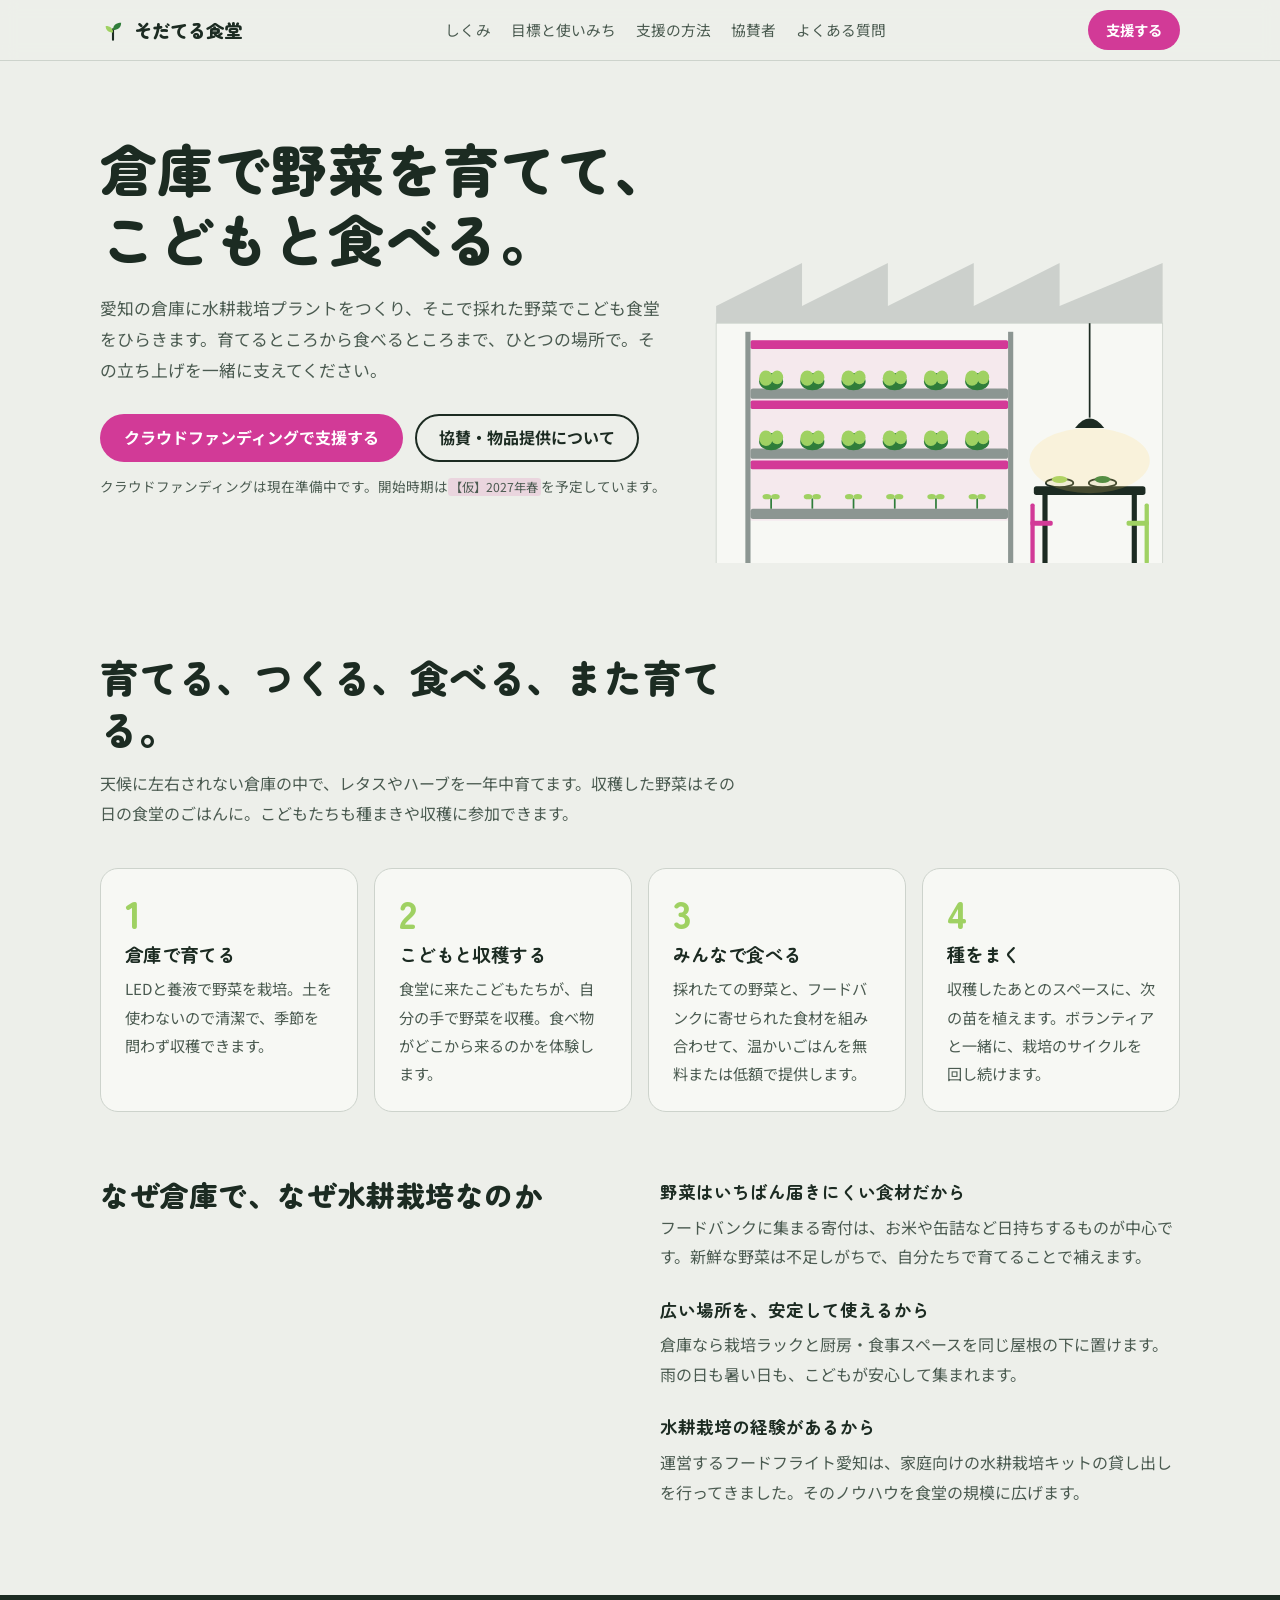
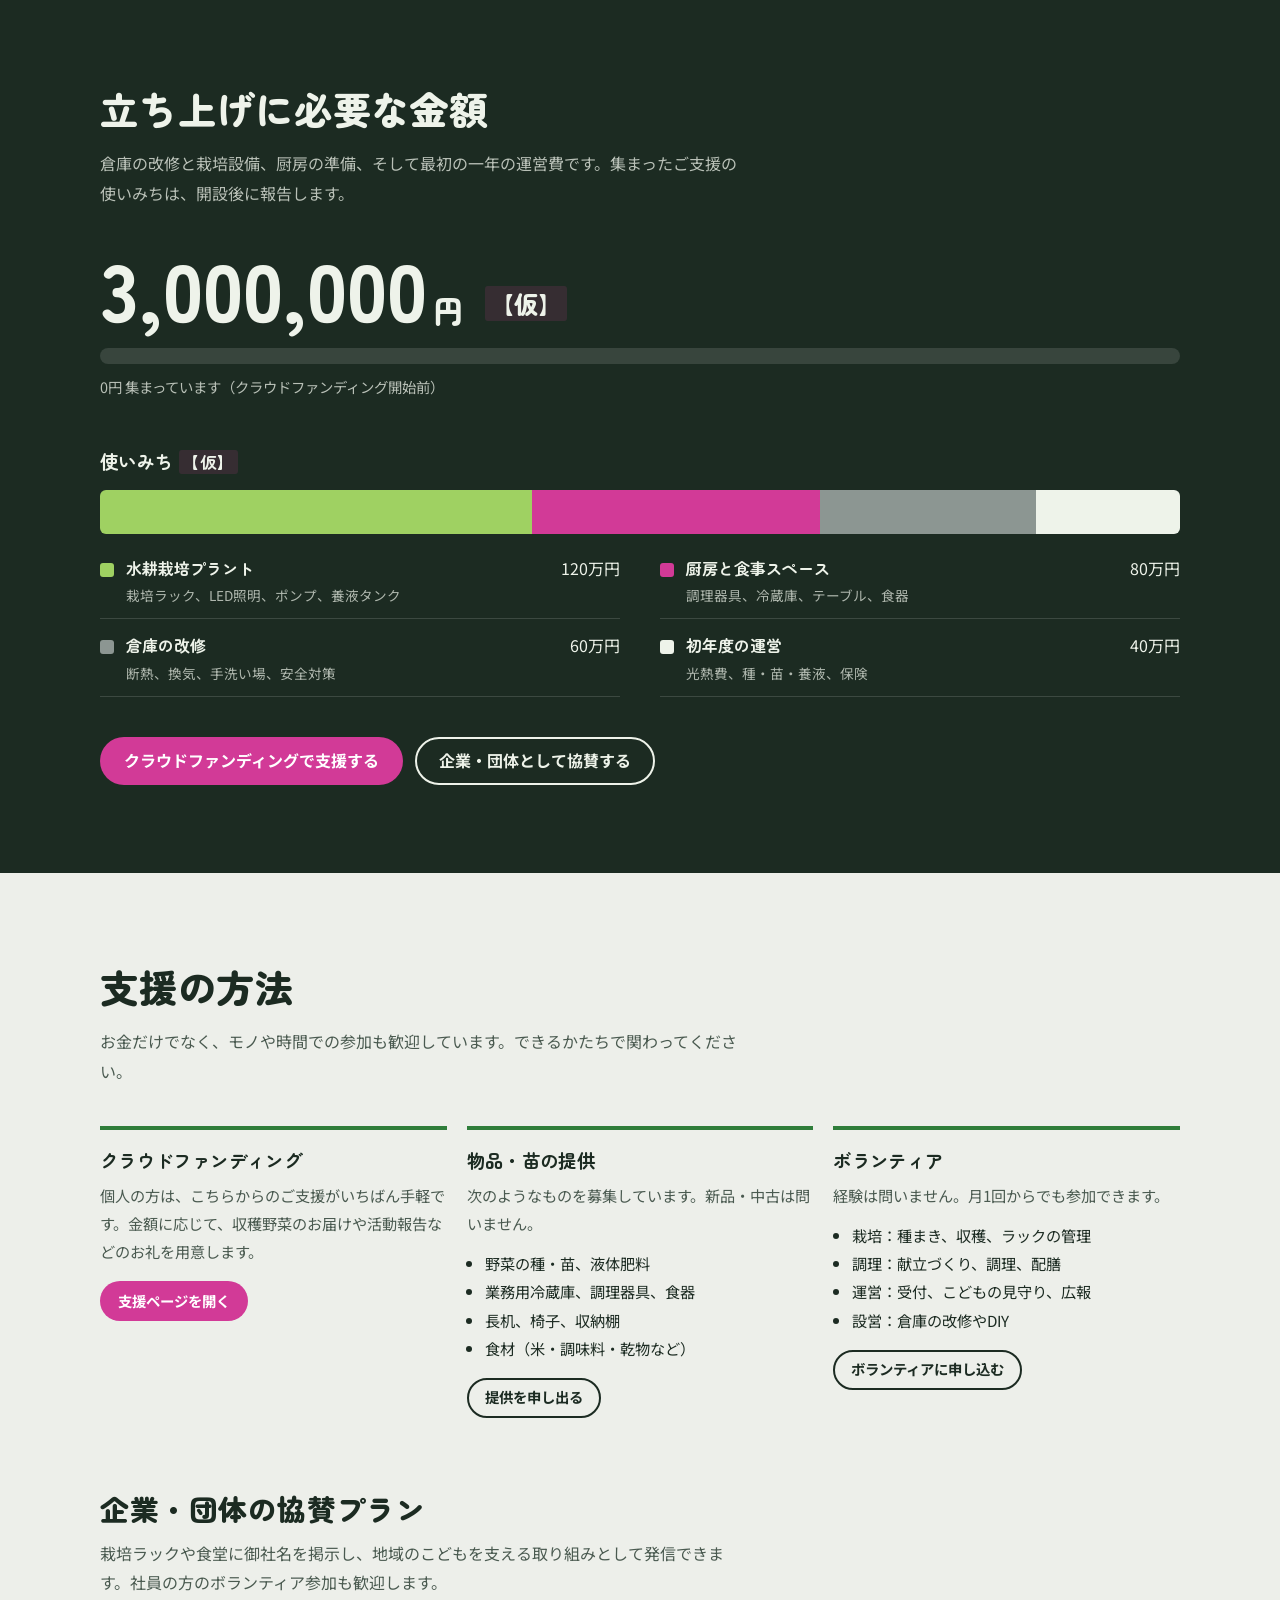
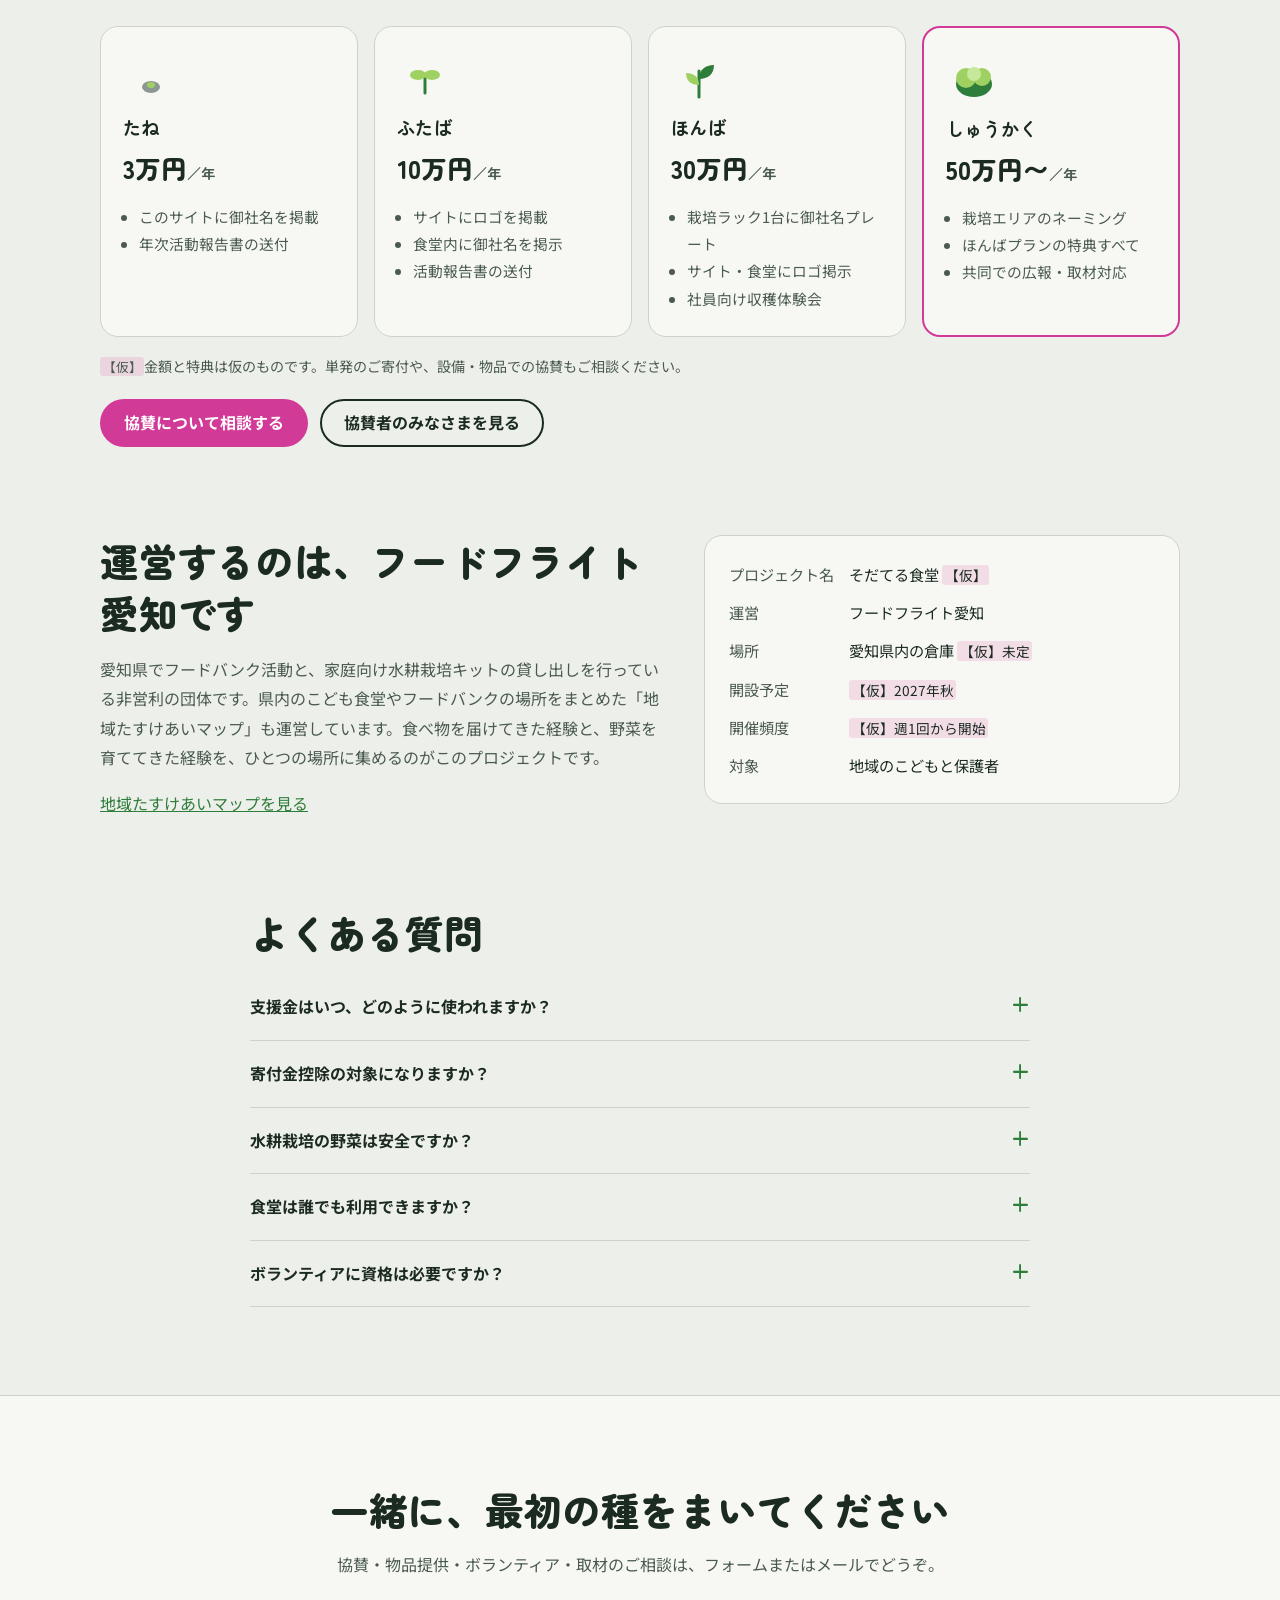
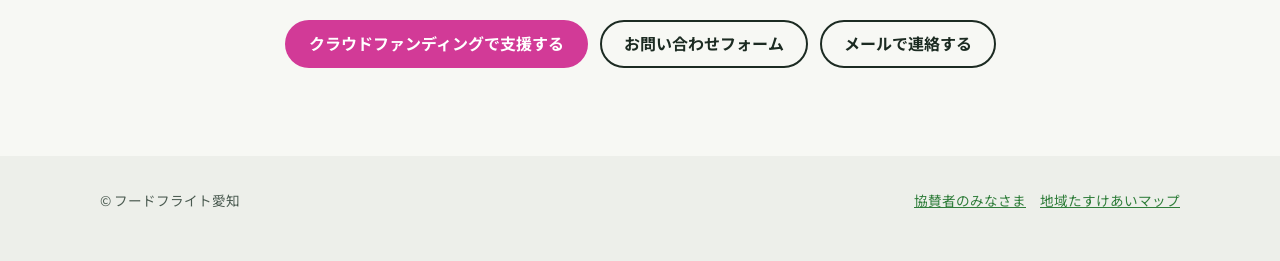
==== index.html @ d27cf1c7 "Add files via upload" ====
<!doctype html>
<html lang="ja">
<head>
<meta charset="utf-8">
<meta name="viewport" content="width=device-width, initial-scale=1">
<!--
  ============================================================
  編集ガイド（公開前に差し替える場所）
  ・【仮】と書かれた文言・数字はすべて仮置きです。ページ内検索で「仮」を探してください。
  ・CROWDFUNDING_URL … クラウドファンディングのページURL（決まったら差し替え）
  ・CONTACT_FORM_URL … 協賛・物品提供・ボランティアの申込フォーム（Googleフォーム等）
  ・CONTACT_EMAIL     … 問い合わせ用メールアドレス
  ・上記3つは下の <script> 冒頭の設定欄だけ書き換えれば全ボタンに反映されます。
  ・SITE_URL（OGP用）は <head> 内の og:url を書き換えてください。
  ============================================================
-->
<title>そだてる食堂</title>
<meta name="description" content="愛知の倉庫に水耕栽培プラントをつくり、育てた野菜でこどもたちにごはんを届ける子ども食堂プロジェクト。クラウドファンディングと協賛を募集しています。">
<meta property="og:type" content="website">
<meta property="og:title" content="そだてる食堂｜倉庫で野菜を育てて、こどもと食べる">
<meta property="og:description" content="水耕栽培プラントを備えた子ども食堂をつくります。クラウドファンディング・協賛・物品提供・ボランティアを募集中。">
<meta property="og:url" content="https://foodflight-aichi.github.io/sodateru/">
<meta property="og:locale" content="ja_JP">
<meta name="twitter:card" content="summary">
<meta name="theme-color" content="#1C2B22">
<link rel="preconnect" href="https://fonts.googleapis.com">
<link rel="preconnect" href="https://fonts.gstatic.com" crossorigin>
<link href="https://fonts.googleapis.com/css2?family=Zen+Maru+Gothic:wght@500;700;900&family=Noto+Sans+JP:wght@400;500;700&display=swap" rel="stylesheet">
<script type="application/ld+json">
{
  "@context": "https://schema.org",
  "@type": "Project",
  "name": "そだてる食堂",
  "description": "倉庫内の水耕栽培プラントで育てた野菜を使う子ども食堂プロジェクト",
  "parentOrganization": {
    "@type": "NGO",
    "name": "フードフライト愛知",
    "areaServed": "愛知県"
  }
}
</script>
<style>
:root{
  --bg:#EDEFEA;
  --surface:#F7F8F4;
  --ink:#1C2B22;
  --ink-soft:#4A5A50;
  --leaf:#2F7D3A;
  --sprout:#9FD162;
  --glow:#D23A97;
  --steel:#8C9692;
  --line:#CDD3CC;
  --on-dark:#EEF3EA;
  --dark:#1C2B22;
  --radius-s:6px;
  --radius-l:18px;
}
@media (prefers-color-scheme: dark){
  :root:not([data-theme="light"]){
    --bg:#121A15;
    --surface:#1A241E;
    --ink:#E6EDE4;
    --ink-soft:#A9B6AC;
    --leaf:#6CC07A;
    --sprout:#A8DB6C;
    --glow:#EE5CB4;
    --steel:#6E7A74;
    --line:#2C3A31;
    --on-dark:#EEF3EA;
    --dark:#0C120E;
  }
}
:root[data-theme="dark"]{
  --bg:#121A15;--surface:#1A241E;--ink:#E6EDE4;--ink-soft:#A9B6AC;--leaf:#6CC07A;
  --sprout:#A8DB6C;--glow:#EE5CB4;--steel:#6E7A74;--line:#2C3A31;--on-dark:#EEF3EA;--dark:#0C120E;
}

*{box-sizing:border-box}
html{scroll-behavior:smooth}
body{
  margin:0;background:var(--bg);color:var(--ink);
  font-family:"Noto Sans JP",system-ui,sans-serif;font-size:16px;line-height:1.85;
  -webkit-font-smoothing:antialiased;
}
img,svg{display:block;max-width:100%}
a{color:var(--leaf)}
:focus-visible{outline:3px solid var(--glow);outline-offset:3px;border-radius:4px}
.wrap{width:min(1080px,100% - 32px);margin-inline:auto}
h1,h2,h3{font-family:"Zen Maru Gothic",sans-serif;line-height:1.35;margin:0;letter-spacing:.02em}
h2{font-size:clamp(1.6rem,4.2vw,2.4rem);font-weight:900}
h3{font-size:1.15rem;font-weight:700}
p{margin:0}
.tmp{background:color-mix(in srgb,var(--glow) 14%,transparent);color:inherit;border-radius:3px;padding:0 .2em;font-size:.9em}

/* header */
.site-head{position:sticky;top:0;z-index:10;background:color-mix(in srgb,var(--bg) 88%,transparent);backdrop-filter:blur(8px);border-bottom:1px solid var(--line)}
.site-head .wrap{display:flex;align-items:center;justify-content:space-between;height:60px;gap:12px}
.logo{display:flex;align-items:center;gap:8px;font-family:"Zen Maru Gothic";font-weight:900;font-size:1.15rem;color:var(--ink);text-decoration:none}
.logo svg{width:26px;height:26px}
.head-nav{display:flex;gap:20px;font-size:.92rem}
.head-nav a{color:var(--ink-soft);text-decoration:none}
.head-nav a:hover{color:var(--ink)}
@media (max-width:760px){.head-nav{display:none}}

.btn{display:inline-flex;align-items:center;justify-content:center;gap:8px;min-height:48px;padding:0 22px;border-radius:999px;font-weight:700;text-decoration:none;font-size:1rem;border:2px solid transparent;cursor:pointer}
.btn-main{background:var(--glow);color:#fff}
.btn-main:hover{filter:brightness(1.08)}
.btn-sub{border-color:var(--ink);color:var(--ink);background:transparent}
.btn-sub:hover{background:var(--ink);color:var(--bg)}
.btn-s{min-height:40px;padding:0 16px;font-size:.9rem}

/* hero */
.hero{padding:48px 0 0;overflow:hidden}
.hero-grid{display:grid;grid-template-columns:1fr;gap:28px}
.hero h1{font-size:clamp(1.9rem,7.4vw,3.5rem);font-weight:900;line-height:1.25}
.hero h1 span{display:block;white-space:nowrap}
@media (min-width:900px) and (max-width:1100px){.hero h1{font-size:3rem}}
.hero-lead{margin-top:20px;font-size:1.05rem;color:var(--ink-soft);max-width:34em}
.hero-cta{display:flex;flex-wrap:wrap;gap:12px;margin-top:28px}
.hero-note{margin-top:12px;font-size:.85rem;color:var(--ink-soft)}
.hero-art{margin-top:8px}
@media (min-width:900px){
  .hero{padding-top:72px}
  .hero-grid{grid-template-columns:1fr 1.05fr;align-items:end}
  .hero-text{padding-bottom:64px}
}
.glow-bar{animation:pulse 4.5s ease-in-out infinite}
.glow-bar:nth-of-type(2){animation-delay:.6s}
.glow-bar:nth-of-type(3){animation-delay:1.2s}
@keyframes pulse{0%,100%{opacity:.95}50%{opacity:.6}}
@media (prefers-reduced-motion:reduce){.glow-bar{animation:none}html{scroll-behavior:auto}}

/* sections */
section{padding:88px 0}
.sec-head{max-width:40em;margin-bottom:40px}
.sec-head p{margin-top:14px;color:var(--ink-soft)}

/* cycle */
.cycle{display:grid;gap:16px;grid-template-columns:1fr;counter-reset:c}
.cycle li{list-style:none;background:var(--surface);border:1px solid var(--line);border-radius:var(--radius-l);padding:24px;position:relative}
.cycle li::before{counter-increment:c;content:counter(c);font-family:"Zen Maru Gothic";font-weight:900;font-size:2.4rem;color:var(--sprout);line-height:1;display:block;margin-bottom:10px}
.cycle li p{margin-top:8px;color:var(--ink-soft);font-size:.95rem}
.cycle{padding:0;margin:0}
@media (min-width:760px){.cycle{grid-template-columns:repeat(4,1fr)}}

.why{display:grid;gap:40px;margin-top:64px}
@media (min-width:860px){.why{grid-template-columns:1fr 1fr}}
.why dl{margin:0;display:grid;gap:22px}
.why dt{font-family:"Zen Maru Gothic";font-weight:700;font-size:1.1rem}
.why dd{margin:4px 0 0;color:var(--ink-soft)}

/* goal (dark band) */
.band{background:var(--dark);color:var(--on-dark)}
.band .sec-head p{color:color-mix(in srgb,var(--on-dark) 75%,transparent)}
.goal-num{font-family:"Zen Maru Gothic";font-weight:900;font-size:clamp(2.6rem,9vw,5rem);line-height:1}
.goal-num small{font-size:.38em;margin-left:.2em}
.meter{margin-top:20px;height:16px;border-radius:999px;background:rgba(255,255,255,.12);overflow:hidden}
.meter span{display:block;height:100%;width:var(--p,0%);background:linear-gradient(90deg,var(--sprout),var(--glow));border-radius:999px}
.goal-meta{margin-top:10px;font-size:.9rem;color:color-mix(in srgb,var(--on-dark) 75%,transparent)}
.uses{margin-top:48px}
.stack{display:flex;height:44px;border-radius:var(--radius-s);overflow:hidden}
.stack div{height:100%}
.uses-list{list-style:none;padding:0;margin:20px 0 0;display:grid;gap:12px}
@media (min-width:760px){.uses-list{grid-template-columns:repeat(2,1fr);column-gap:40px}}
.uses-list li{display:grid;grid-template-columns:14px 1fr auto;gap:12px;align-items:baseline;border-bottom:1px solid rgba(255,255,255,.14);padding-bottom:10px}
.uses-list i{width:14px;height:14px;border-radius:3px;display:block;transform:translateY(2px)}
.uses-list b{font-family:"Zen Maru Gothic";font-weight:700}
.uses-list small{display:block;font-size:.85rem;color:color-mix(in srgb,var(--on-dark) 70%,transparent)}
.band .btn-sub{border-color:var(--on-dark);color:var(--on-dark)}
.band .btn-sub:hover{background:var(--on-dark);color:var(--dark)}

/* ways */
.ways{display:grid;gap:20px}
@media (min-width:860px){.ways{grid-template-columns:repeat(3,1fr)}}
.way{border-top:4px solid var(--leaf);padding-top:18px}
.way p{margin-top:8px;color:var(--ink-soft);font-size:.95rem}
.way ul{margin:12px 0 16px;padding-left:1.2em;font-size:.95rem}
.way > p + .btn{margin-top:16px}

/* tiers */
.tiers-wrap{margin-top:72px}
.tiers{display:grid;gap:16px;grid-template-columns:1fr;margin-top:28px}
@media (min-width:640px){.tiers{grid-template-columns:repeat(2,1fr)}}
@media (min-width:1000px){.tiers{grid-template-columns:repeat(4,1fr)}}
.tier{background:var(--surface);border:1px solid var(--line);border-radius:var(--radius-l);padding:22px 22px 24px;display:flex;flex-direction:column}
.tier svg{width:56px;height:56px;margin-bottom:10px}
.tier .price{font-family:"Zen Maru Gothic";font-weight:900;font-size:1.6rem;margin-top:4px}
.tier .price small{font-size:.55em;font-weight:700;color:var(--ink-soft)}
.tier ul{margin:12px 0 0;padding-left:1.1em;font-size:.92rem;color:var(--ink-soft)}
.tier.top{border:2px solid var(--glow)}
.tiers-note{margin-top:16px;font-size:.88rem;color:var(--ink-soft)}

/* org */
.org{display:grid;gap:32px}
@media (min-width:860px){.org{grid-template-columns:1.2fr 1fr;align-items:start}}
.org-facts{background:var(--surface);border:1px solid var(--line);border-radius:var(--radius-l);padding:24px}
.org-facts dl{margin:0;display:grid;grid-template-columns:7em 1fr;gap:10px 14px;font-size:.95rem}
.org-facts dt{color:var(--ink-soft)}
.org-facts dd{margin:0}

/* faq */
.faq details{border-bottom:1px solid var(--line);padding:18px 0}
.faq summary{cursor:pointer;font-weight:700;list-style:none;display:flex;justify-content:space-between;gap:16px}
.faq summary::-webkit-details-marker{display:none}
.faq summary::after{content:"+";font-family:"Zen Maru Gothic";font-size:1.4rem;line-height:1;color:var(--leaf)}
.faq details[open] summary::after{content:"−"}
.faq details p{margin-top:10px;color:var(--ink-soft)}

/* contact */
.contact{background:var(--surface);border-top:1px solid var(--line);text-align:center}
.contact .sec-head{margin-inline:auto}
.contact .hero-cta{justify-content:center}

footer{padding:32px 0 48px;font-size:.85rem;color:var(--ink-soft)}
footer .wrap{display:flex;flex-wrap:wrap;gap:12px 24px;justify-content:space-between}
</style>
</head>
<body>

<header class="site-head">
  <div class="wrap">
    <a class="logo" href="#top" aria-label="そだてる食堂 トップへ">
      <svg viewBox="0 0 32 32" aria-hidden="true"><path d="M16 28V15" stroke="currentColor" stroke-width="2.6" stroke-linecap="round"/><path d="M16 16c0-6 4-9 10-9 0 6-4 9-10 9z" fill="#2F7D3A"/><path d="M16 19c0-5-3-8-9-8 0 5 3 8 9 8z" fill="#9FD162"/></svg>
      そだてる食堂
    </a>
    <nav class="head-nav" aria-label="ページ内">
      <a href="#about">しくみ</a>
      <a href="#goal">目標と使いみち</a>
      <a href="#support">支援の方法</a>
      <a href="sponsors.html">協賛者</a>
      <a href="#faq">よくある質問</a>
    </nav>
    <a class="btn btn-main btn-s js-cf" href="#">支援する</a>
  </div>
</header>

<main id="top">

<!-- HERO -->
<section class="hero" aria-labelledby="hero-title">
  <div class="wrap hero-grid">
    <div class="hero-text">
      <h1 id="hero-title"><span>倉庫で野菜を育てて、</span><span>こどもと食べる。</span></h1>
      <p class="hero-lead">愛知の倉庫に水耕栽培プラントをつくり、そこで採れた野菜でこども食堂をひらきます。育てるところから食べるところまで、ひとつの場所で。その立ち上げを一緒に支えてください。</p>
      <div class="hero-cta">
        <a class="btn btn-main js-cf" href="#">クラウドファンディングで支援する</a>
        <a class="btn btn-sub" href="#support">協賛・物品提供について</a>
      </div>
      <p class="hero-note js-cf-note">クラウドファンディングは現在準備中です。開始時期は<span class="tmp">【仮】2027年春</span>を予定しています。</p>
    </div>

    <div class="hero-art" aria-hidden="true">
      <svg viewBox="0 0 560 420">
        <!-- warehouse sawtooth roof -->
        <path d="M20 140 L20 120 L120 70 L120 120 L220 70 L220 120 L320 70 L320 120 L420 70 L420 120 L540 70 L540 140 Z" fill="var(--steel)" opacity=".35"/>
        <rect x="20" y="140" width="520" height="280" fill="var(--surface)" stroke="var(--line)"/>
        <!-- racks -->
        <g>
          <rect x="60" y="160" width="300" height="10" rx="2" class="glow-bar" fill="var(--glow)"/>
          <rect x="60" y="230" width="300" height="10" rx="2" class="glow-bar" fill="var(--glow)"/>
          <rect x="60" y="300" width="300" height="10" rx="2" class="glow-bar" fill="var(--glow)"/>
          <rect x="60" y="160" width="300" height="70" fill="var(--glow)" opacity=".08"/>
          <rect x="60" y="230" width="300" height="70" fill="var(--glow)" opacity=".08"/>
          <rect x="60" y="300" width="300" height="70" fill="var(--glow)" opacity=".08"/>
          <rect x="54" y="150" width="6" height="270" fill="var(--steel)"/>
          <rect x="360" y="150" width="6" height="270" fill="var(--steel)"/>
          <rect x="60" y="216" width="300" height="12" rx="3" fill="var(--steel)"/>
          <rect x="60" y="286" width="300" height="12" rx="3" fill="var(--steel)"/>
          <rect x="60" y="356" width="300" height="12" rx="3" fill="var(--steel)"/>
        </g>
        <!-- lettuces -->
        <g id="row">
          <g transform="translate(84 216)"><ellipse cx="0" cy="-8" rx="14" ry="10" fill="var(--leaf)"/><ellipse cx="-6" cy="-12" rx="8" ry="9" fill="var(--sprout)"/><ellipse cx="7" cy="-13" rx="7" ry="8" fill="var(--sprout)"/></g>
          <g transform="translate(132 216)"><ellipse cx="0" cy="-8" rx="14" ry="10" fill="var(--leaf)"/><ellipse cx="-6" cy="-12" rx="8" ry="9" fill="var(--sprout)"/><ellipse cx="7" cy="-13" rx="7" ry="8" fill="var(--sprout)"/></g>
          <g transform="translate(180 216)"><ellipse cx="0" cy="-8" rx="14" ry="10" fill="var(--leaf)"/><ellipse cx="-6" cy="-12" rx="8" ry="9" fill="var(--sprout)"/><ellipse cx="7" cy="-13" rx="7" ry="8" fill="var(--sprout)"/></g>
          <g transform="translate(228 216)"><ellipse cx="0" cy="-8" rx="14" ry="10" fill="var(--leaf)"/><ellipse cx="-6" cy="-12" rx="8" ry="9" fill="var(--sprout)"/><ellipse cx="7" cy="-13" rx="7" ry="8" fill="var(--sprout)"/></g>
          <g transform="translate(276 216)"><ellipse cx="0" cy="-8" rx="14" ry="10" fill="var(--leaf)"/><ellipse cx="-6" cy="-12" rx="8" ry="9" fill="var(--sprout)"/><ellipse cx="7" cy="-13" rx="7" ry="8" fill="var(--sprout)"/></g>
          <g transform="translate(324 216)"><ellipse cx="0" cy="-8" rx="14" ry="10" fill="var(--leaf)"/><ellipse cx="-6" cy="-12" rx="8" ry="9" fill="var(--sprout)"/><ellipse cx="7" cy="-13" rx="7" ry="8" fill="var(--sprout)"/></g>
        </g>
        <use href="#row" transform="translate(0 70)"/>
        <!-- young sprouts bottom row -->
        <g fill="var(--sprout)">
          <g transform="translate(84 356)"><path d="M0 0v-12" stroke="var(--leaf)" stroke-width="2"/><ellipse cx="-5" cy="-14" rx="5" ry="3"/><ellipse cx="5" cy="-14" rx="5" ry="3"/></g>
          <g transform="translate(132 356)"><path d="M0 0v-12" stroke="var(--leaf)" stroke-width="2"/><ellipse cx="-5" cy="-14" rx="5" ry="3"/><ellipse cx="5" cy="-14" rx="5" ry="3"/></g>
          <g transform="translate(180 356)"><path d="M0 0v-12" stroke="var(--leaf)" stroke-width="2"/><ellipse cx="-5" cy="-14" rx="5" ry="3"/><ellipse cx="5" cy="-14" rx="5" ry="3"/></g>
          <g transform="translate(228 356)"><path d="M0 0v-12" stroke="var(--leaf)" stroke-width="2"/><ellipse cx="-5" cy="-14" rx="5" ry="3"/><ellipse cx="5" cy="-14" rx="5" ry="3"/></g>
          <g transform="translate(276 356)"><path d="M0 0v-12" stroke="var(--leaf)" stroke-width="2"/><ellipse cx="-5" cy="-14" rx="5" ry="3"/><ellipse cx="5" cy="-14" rx="5" ry="3"/></g>
          <g transform="translate(324 356)"><path d="M0 0v-12" stroke="var(--leaf)" stroke-width="2"/><ellipse cx="-5" cy="-14" rx="5" ry="3"/><ellipse cx="5" cy="-14" rx="5" ry="3"/></g>
        </g>
        <!-- dining table -->
        <rect x="390" y="330" width="130" height="10" rx="3" fill="var(--ink)"/>
        <rect x="400" y="340" width="6" height="80" fill="var(--ink)"/>
        <rect x="504" y="340" width="6" height="80" fill="var(--ink)"/>
        <g>
          <ellipse cx="420" cy="326" rx="16" ry="5" fill="var(--bg)" stroke="var(--ink)" stroke-width="2"/>
          <ellipse cx="420" cy="322" rx="9" ry="4" fill="var(--sprout)"/>
          <ellipse cx="470" cy="326" rx="16" ry="5" fill="var(--bg)" stroke="var(--ink)" stroke-width="2"/>
          <ellipse cx="470" cy="322" rx="9" ry="4" fill="var(--leaf)"/>
        </g>
        <!-- small chairs -->
        <rect x="386" y="370" width="26" height="6" rx="2" fill="var(--glow)"/>
        <rect x="386" y="350" width="5" height="70" rx="2" fill="var(--glow)"/>
        <rect x="498" y="370" width="26" height="6" rx="2" fill="var(--sprout)"/>
        <rect x="519" y="350" width="5" height="70" rx="2" fill="var(--sprout)"/>
        <!-- pendant light -->
        <path d="M455 140 V250" stroke="var(--ink)" stroke-width="2"/>
        <path d="M438 262 Q455 240 472 262 Z" fill="var(--ink)"/>
        <ellipse cx="455" cy="300" rx="70" ry="38" fill="#FFD66B" opacity=".18"/>
      </svg>
    </div>
  </div>
</section>

<!-- ABOUT -->
<section id="about" aria-labelledby="about-title">
  <div class="wrap">
    <div class="sec-head">
      <h2 id="about-title">育てる、つくる、食べる、また育てる。</h2>
      <p>天候に左右されない倉庫の中で、レタスやハーブを一年中育てます。収穫した野菜はその日の食堂のごはんに。こどもたちも種まきや収穫に参加できます。</p>
    </div>
    <ol class="cycle">
      <li><h3>倉庫で育てる</h3><p>LEDと養液で野菜を栽培。土を使わないので清潔で、季節を問わず収穫できます。</p></li>
      <li><h3>こどもと収穫する</h3><p>食堂に来たこどもたちが、自分の手で野菜を収穫。食べ物がどこから来るのかを体験します。</p></li>
      <li><h3>みんなで食べる</h3><p>採れたての野菜と、フードバンクに寄せられた食材を組み合わせて、温かいごはんを無料または低額で提供します。</p></li>
      <li><h3>種をまく</h3><p>収穫したあとのスペースに、次の苗を植えます。ボランティアと一緒に、栽培のサイクルを回し続けます。</p></li>
    </ol>

    <div class="why">
      <div>
        <h2 style="font-size:clamp(1.35rem,3.4vw,1.8rem)">なぜ倉庫で、なぜ水耕栽培なのか</h2>
      </div>
      <dl>
        <div><dt>野菜はいちばん届きにくい食材だから</dt><dd>フードバンクに集まる寄付は、お米や缶詰など日持ちするものが中心です。新鮮な野菜は不足しがちで、自分たちで育てることで補えます。</dd></div>
        <div><dt>広い場所を、安定して使えるから</dt><dd>倉庫なら栽培ラックと厨房・食事スペースを同じ屋根の下に置けます。雨の日も暑い日も、こどもが安心して集まれます。</dd></div>
        <div><dt>水耕栽培の経験があるから</dt><dd>運営するフードフライト愛知は、家庭向けの水耕栽培キットの貸し出しを行ってきました。そのノウハウを食堂の規模に広げます。</dd></div>
      </dl>
    </div>
  </div>
</section>

<!-- GOAL -->
<section id="goal" class="band" aria-labelledby="goal-title">
  <div class="wrap">
    <div class="sec-head">
      <h2 id="goal-title">立ち上げに必要な金額</h2>
      <p>倉庫の改修と栽培設備、厨房の準備、そして最初の一年の運営費です。集まったご支援の使いみちは、開設後に報告します。</p>
    </div>

    <p class="goal-num"><span class="js-goal">3,000,000</span><small>円</small> <span class="tmp" style="font-size:.3em;vertical-align:middle">【仮】</span></p>
    <div class="meter" role="progressbar" aria-label="達成状況" aria-valuemin="0" aria-valuemax="100" aria-valuenow="0"><span class="js-meter" style="--p:0%"></span></div>
    <p class="goal-meta"><span class="js-raised">0</span>円 集まっています（クラウドファンディング開始前）</p>

    <div class="uses">
      <h3 style="color:var(--on-dark)">使いみち <span class="tmp">【仮】</span></h3>
      <div class="stack" style="margin-top:16px" aria-hidden="true">
        <div style="flex:120;background:#9FD162"></div>
        <div style="flex:80;background:#D23A97"></div>
        <div style="flex:60;background:#8C9692"></div>
        <div style="flex:40;background:#EEF3EA"></div>
      </div>
      <ul class="uses-list">
        <li><i style="background:#9FD162"></i><span><b>水耕栽培プラント</b><small>栽培ラック、LED照明、ポンプ、養液タンク</small></span><span>120万円</span></li>
        <li><i style="background:#D23A97"></i><span><b>厨房と食事スペース</b><small>調理器具、冷蔵庫、テーブル、食器</small></span><span>80万円</span></li>
        <li><i style="background:#8C9692"></i><span><b>倉庫の改修</b><small>断熱、換気、手洗い場、安全対策</small></span><span>60万円</span></li>
        <li><i style="background:#EEF3EA"></i><span><b>初年度の運営</b><small>光熱費、種・苗・養液、保険</small></span><span>40万円</span></li>
      </ul>
    </div>

    <div class="hero-cta" style="margin-top:40px">
      <a class="btn btn-main js-cf" href="#">クラウドファンディングで支援する</a>
      <a class="btn btn-sub" href="#tiers">企業・団体として協賛する</a>
    </div>
  </div>
</section>

<!-- SUPPORT -->
<section id="support" aria-labelledby="support-title">
  <div class="wrap">
    <div class="sec-head">
      <h2 id="support-title">支援の方法</h2>
      <p>お金だけでなく、モノや時間での参加も歓迎しています。できるかたちで関わってください。</p>
    </div>

    <div class="ways">
      <div class="way">
        <h3>クラウドファンディング</h3>
        <p>個人の方は、こちらからのご支援がいちばん手軽です。金額に応じて、収穫野菜のお届けや活動報告などのお礼を用意します。</p>
        <a class="btn btn-main btn-s js-cf" href="#">支援ページを開く</a>
      </div>
      <div class="way">
        <h3>物品・苗の提供</h3>
        <p>次のようなものを募集しています。新品・中古は問いません。</p>
        <ul>
          <li>野菜の種・苗、液体肥料</li>
          <li>業務用冷蔵庫、調理器具、食器</li>
          <li>長机、椅子、収納棚</li>
          <li>食材（米・調味料・乾物など）</li>
        </ul>
        <a class="btn btn-sub btn-s js-form" href="#">提供を申し出る</a>
      </div>
      <div class="way">
        <h3>ボランティア</h3>
        <p>経験は問いません。月1回からでも参加できます。</p>
        <ul>
          <li>栽培：種まき、収穫、ラックの管理</li>
          <li>調理：献立づくり、調理、配膳</li>
          <li>運営：受付、こどもの見守り、広報</li>
          <li>設営：倉庫の改修やDIY</li>
        </ul>
        <a class="btn btn-sub btn-s js-form" href="#">ボランティアに申し込む</a>
      </div>
    </div>

    <div class="tiers-wrap" id="tiers">
      <h2 style="font-size:clamp(1.35rem,3.4vw,1.8rem)">企業・団体の協賛プラン</h2>
      <p style="margin-top:10px;color:var(--ink-soft);max-width:40em">栽培ラックや食堂に御社名を掲示し、地域のこどもを支える取り組みとして発信できます。社員の方のボランティア参加も歓迎します。</p>
      <div class="tiers">
        <div class="tier">
          <svg viewBox="0 0 56 56" aria-hidden="true"><ellipse cx="28" cy="38" rx="9" ry="6" fill="#8C9692"/><ellipse cx="28" cy="36" rx="4" ry="3" fill="#9FD162"/></svg>
          <h3>たね</h3>
          <p class="price">3万円<small>／年</small></p>
          <ul><li>このサイトに御社名を掲載</li><li>年次活動報告書の送付</li></ul>
        </div>
        <div class="tier">
          <svg viewBox="0 0 56 56" aria-hidden="true"><path d="M28 44V28" stroke="#2F7D3A" stroke-width="3" stroke-linecap="round"/><ellipse cx="21" cy="26" rx="8" ry="5" fill="#9FD162"/><ellipse cx="35" cy="26" rx="8" ry="5" fill="#9FD162"/></svg>
          <h3>ふたば</h3>
          <p class="price">10万円<small>／年</small></p>
          <ul><li>サイトにロゴを掲載</li><li>食堂内に御社名を掲示</li><li>活動報告書の送付</li></ul>
        </div>
        <div class="tier">
          <svg viewBox="0 0 56 56" aria-hidden="true"><path d="M28 48V22" stroke="#2F7D3A" stroke-width="3" stroke-linecap="round"/><path d="M28 30c0-9 6-14 15-14 0 9-6 14-15 14z" fill="#2F7D3A"/><path d="M28 36c0-8-5-12-13-12 0 8 5 12 13 12z" fill="#9FD162"/></svg>
          <h3>ほんば</h3>
          <p class="price">30万円<small>／年</small></p>
          <ul><li>栽培ラック1台に御社名プレート</li><li>サイト・食堂にロゴ掲示</li><li>社員向け収穫体験会</li></ul>
        </div>
        <div class="tier top">
          <svg viewBox="0 0 56 56" aria-hidden="true"><ellipse cx="28" cy="34" rx="18" ry="13" fill="#2F7D3A"/><ellipse cx="20" cy="28" rx="10" ry="10" fill="#9FD162"/><ellipse cx="36" cy="27" rx="9" ry="9" fill="#9FD162"/><ellipse cx="28" cy="24" rx="7" ry="7" fill="#C5E89A"/></svg>
          <h3>しゅうかく</h3>
          <p class="price">50万円〜<small>／年</small></p>
          <ul><li>栽培エリアのネーミング</li><li>ほんばプランの特典すべて</li><li>共同での広報・取材対応</li></ul>
        </div>
      </div>
      <p class="tiers-note"><span class="tmp">【仮】</span>金額と特典は仮のものです。単発のご寄付や、設備・物品での協賛もご相談ください。</p>
      <div class="hero-cta" style="margin-top:20px">
        <a class="btn btn-main js-form" href="#">協賛について相談する</a>
        <a class="btn btn-sub" href="sponsors.html">協賛者のみなさまを見る</a>
      </div>
    </div>
  </div>
</section>

<!-- ORG -->
<section id="org" aria-labelledby="org-title" style="padding-top:0">
  <div class="wrap org">
    <div>
      <h2 id="org-title">運営するのは、フードフライト愛知です</h2>
      <p style="margin-top:16px;color:var(--ink-soft)">愛知県でフードバンク活動と、家庭向け水耕栽培キットの貸し出しを行っている非営利の団体です。県内のこども食堂やフードバンクの場所をまとめた「地域たすけあいマップ」も運営しています。食べ物を届けてきた経験と、野菜を育ててきた経験を、ひとつの場所に集めるのがこのプロジェクトです。</p>
      <p style="margin-top:16px"><a href="https://foodflight-aichi.github.io/map/">地域たすけあいマップを見る</a></p>
    </div>
    <div class="org-facts">
      <dl>
        <dt>プロジェクト名</dt><dd>そだてる食堂 <span class="tmp">【仮】</span></dd>
        <dt>運営</dt><dd>フードフライト愛知</dd>
        <dt>場所</dt><dd>愛知県内の倉庫 <span class="tmp">【仮】未定</span></dd>
        <dt>開設予定</dt><dd><span class="tmp">【仮】2027年秋</span></dd>
        <dt>開催頻度</dt><dd><span class="tmp">【仮】週1回から開始</span></dd>
        <dt>対象</dt><dd>地域のこどもと保護者</dd>
      </dl>
    </div>
  </div>
</section>

<!-- FAQ -->
<section id="faq" class="faq" aria-labelledby="faq-title" style="padding-top:0">
  <div class="wrap" style="max-width:780px">
    <h2 id="faq-title" style="margin-bottom:16px">よくある質問</h2>
    <details><summary>支援金はいつ、どのように使われますか？</summary><p>倉庫の改修と設備購入にまず使い、残りを初年度の運営費にあてます。開設後に、このサイトで収支を報告します。</p></details>
    <details><summary>寄付金控除の対象になりますか？</summary><p><span class="tmp">【仮】</span>団体の法人格や認定状況によって異なります。詳しくはお問い合わせください。</p></details>
    <details><summary>水耕栽培の野菜は安全ですか？</summary><p>土を使わず、管理された室内で育てるため、農薬を使わずに栽培できます。食品衛生のルールに沿って調理・提供します。</p></details>
    <details><summary>食堂は誰でも利用できますか？</summary><p>地域のこどもと保護者が対象です。利用に条件や審査はありません。料金や予約方法は開設が近づいたらお知らせします。</p></details>
    <details><summary>ボランティアに資格は必要ですか？</summary><p>必要ありません。調理を担当する場合は、衛生に関する簡単な説明を受けてから参加していただきます。</p></details>
  </div>
</section>

<!-- CONTACT -->
<section class="contact" aria-labelledby="contact-title">
  <div class="wrap">
    <div class="sec-head">
      <h2 id="contact-title">一緒に、最初の種をまいてください</h2>
      <p>協賛・物品提供・ボランティア・取材のご相談は、フォームまたはメールでどうぞ。</p>
    </div>
    <div class="hero-cta">
      <a class="btn btn-main js-cf" href="#">クラウドファンディングで支援する</a>
      <a class="btn btn-sub js-form" href="#">お問い合わせフォーム</a>
      <a class="btn btn-sub js-mail" href="#">メールで連絡する</a>
    </div>
  </div>
</section>

</main>

<footer>
  <div class="wrap">
    <span>© フードフライト愛知</span>
    <span><a href="sponsors.html">協賛者のみなさま</a>　<a href="https://foodflight-aichi.github.io/map/">地域たすけあいマップ</a></span>
  </div>
</footer>

<script>
/* ===== 設定欄：ここだけ書き換えればOK ===== */
const CROWDFUNDING_URL = "";   // 例: "https://camp-fire.jp/projects/xxxxx" （空欄なら「準備中」表示）
const CONTACT_FORM_URL = "";   // 例: "https://forms.gle/xxxxx"
const CONTACT_EMAIL    = "info@example.com"; // 【仮】
const GOAL_AMOUNT      = 3000000; // 目標金額（円）【仮】
const RAISED_AMOUNT    = 0;       // 集まった金額（円）。手動で更新
/* ======================================== */

(function(){
  const yen = n => n.toLocaleString("ja-JP");
  document.querySelectorAll(".js-goal").forEach(el => el.textContent = yen(GOAL_AMOUNT));
  document.querySelectorAll(".js-raised").forEach(el => el.textContent = yen(RAISED_AMOUNT));
  const pct = Math.min(100, Math.round(RAISED_AMOUNT / GOAL_AMOUNT * 100));
  document.querySelectorAll(".js-meter").forEach(el => el.style.setProperty("--p", pct + "%"));
  document.querySelectorAll('[role="progressbar"]').forEach(el => el.setAttribute("aria-valuenow", pct));

  const formFallback = CONTACT_EMAIL ? "mailto:" + CONTACT_EMAIL : "#";
  document.querySelectorAll(".js-cf").forEach(a => {
    if (CROWDFUNDING_URL) { a.href = CROWDFUNDING_URL; a.target = "_blank"; a.rel = "noopener"; }
    else {
      a.href = "#goal";
      a.title = "クラウドファンディングは準備中です";
    }
  });
  if (CROWDFUNDING_URL) document.querySelectorAll(".js-cf-note").forEach(el => el.hidden = true);
  document.querySelectorAll(".js-form").forEach(a => {
    a.href = CONTACT_FORM_URL || formFallback;
    if (CONTACT_FORM_URL) { a.target = "_blank"; a.rel = "noopener"; }
  });
  document.querySelectorAll(".js-mail").forEach(a => a.href = formFallback);
})();
</script>
</body>
</html>
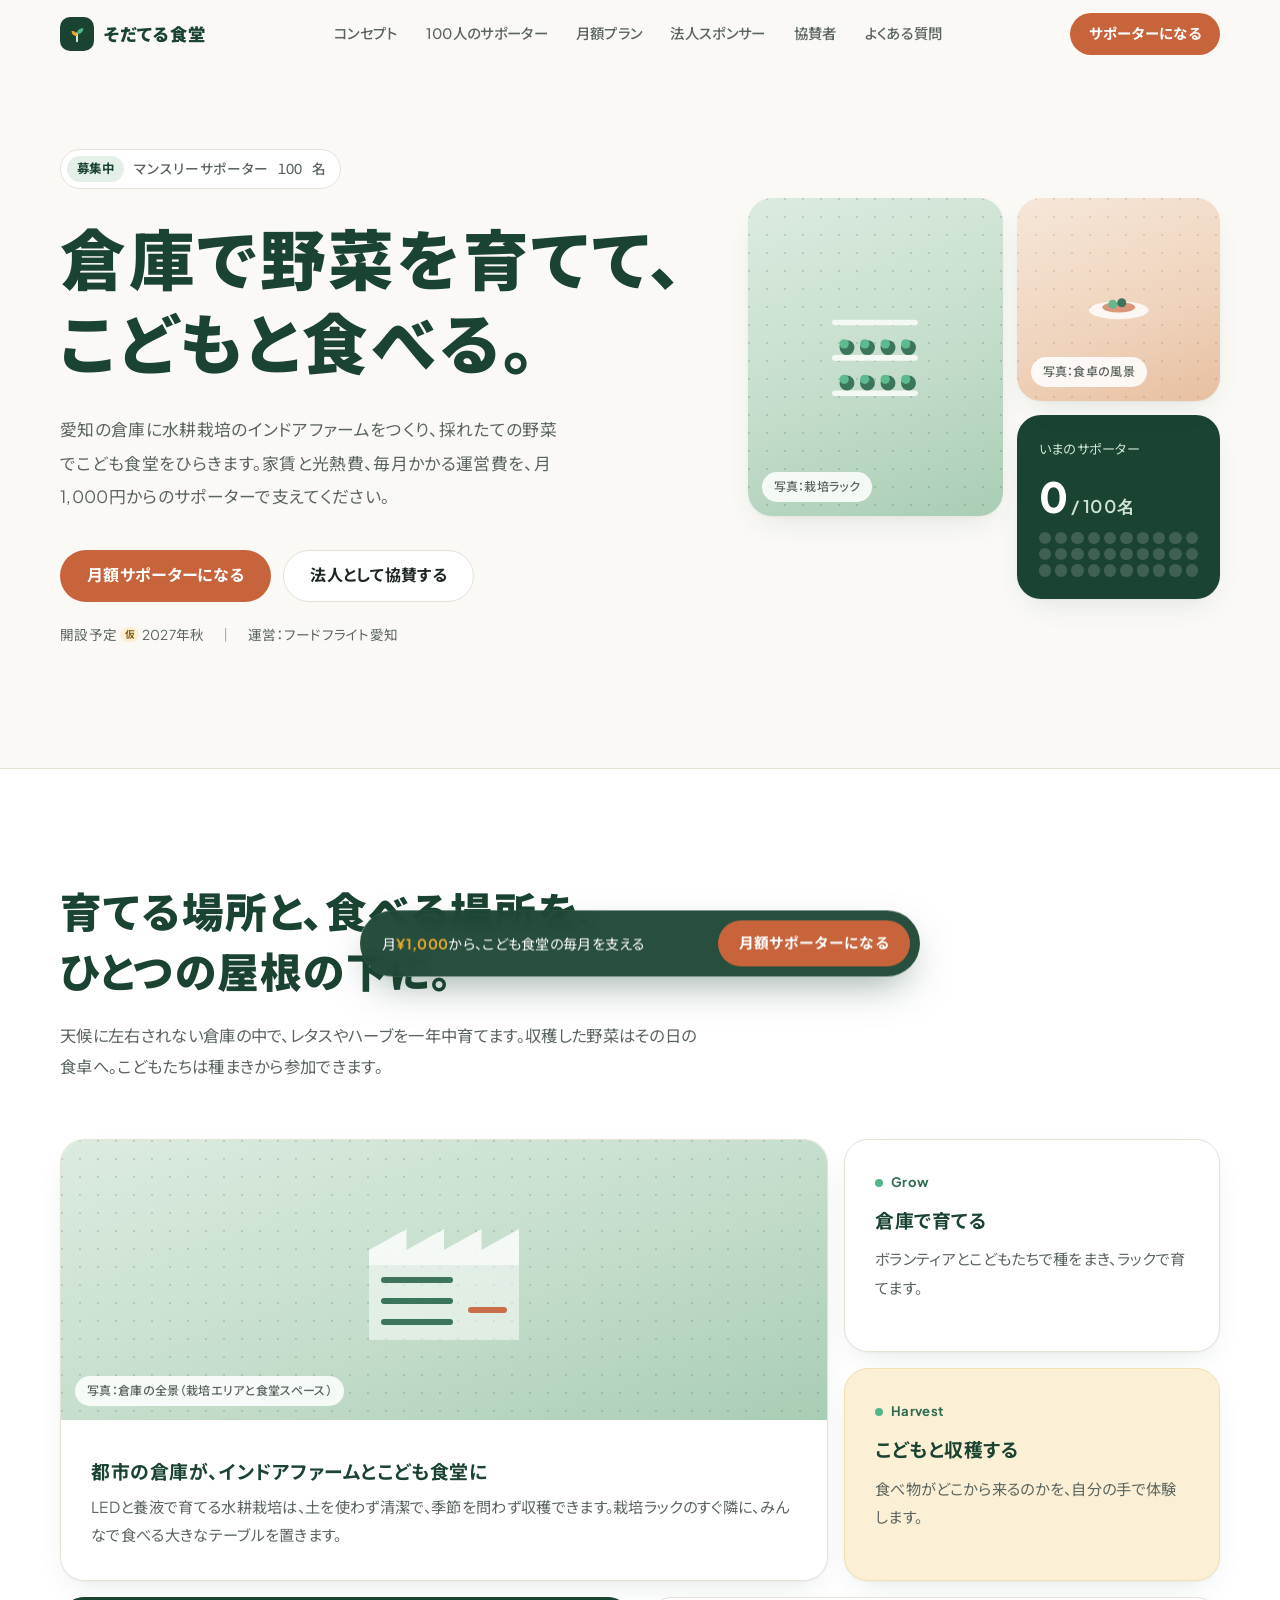
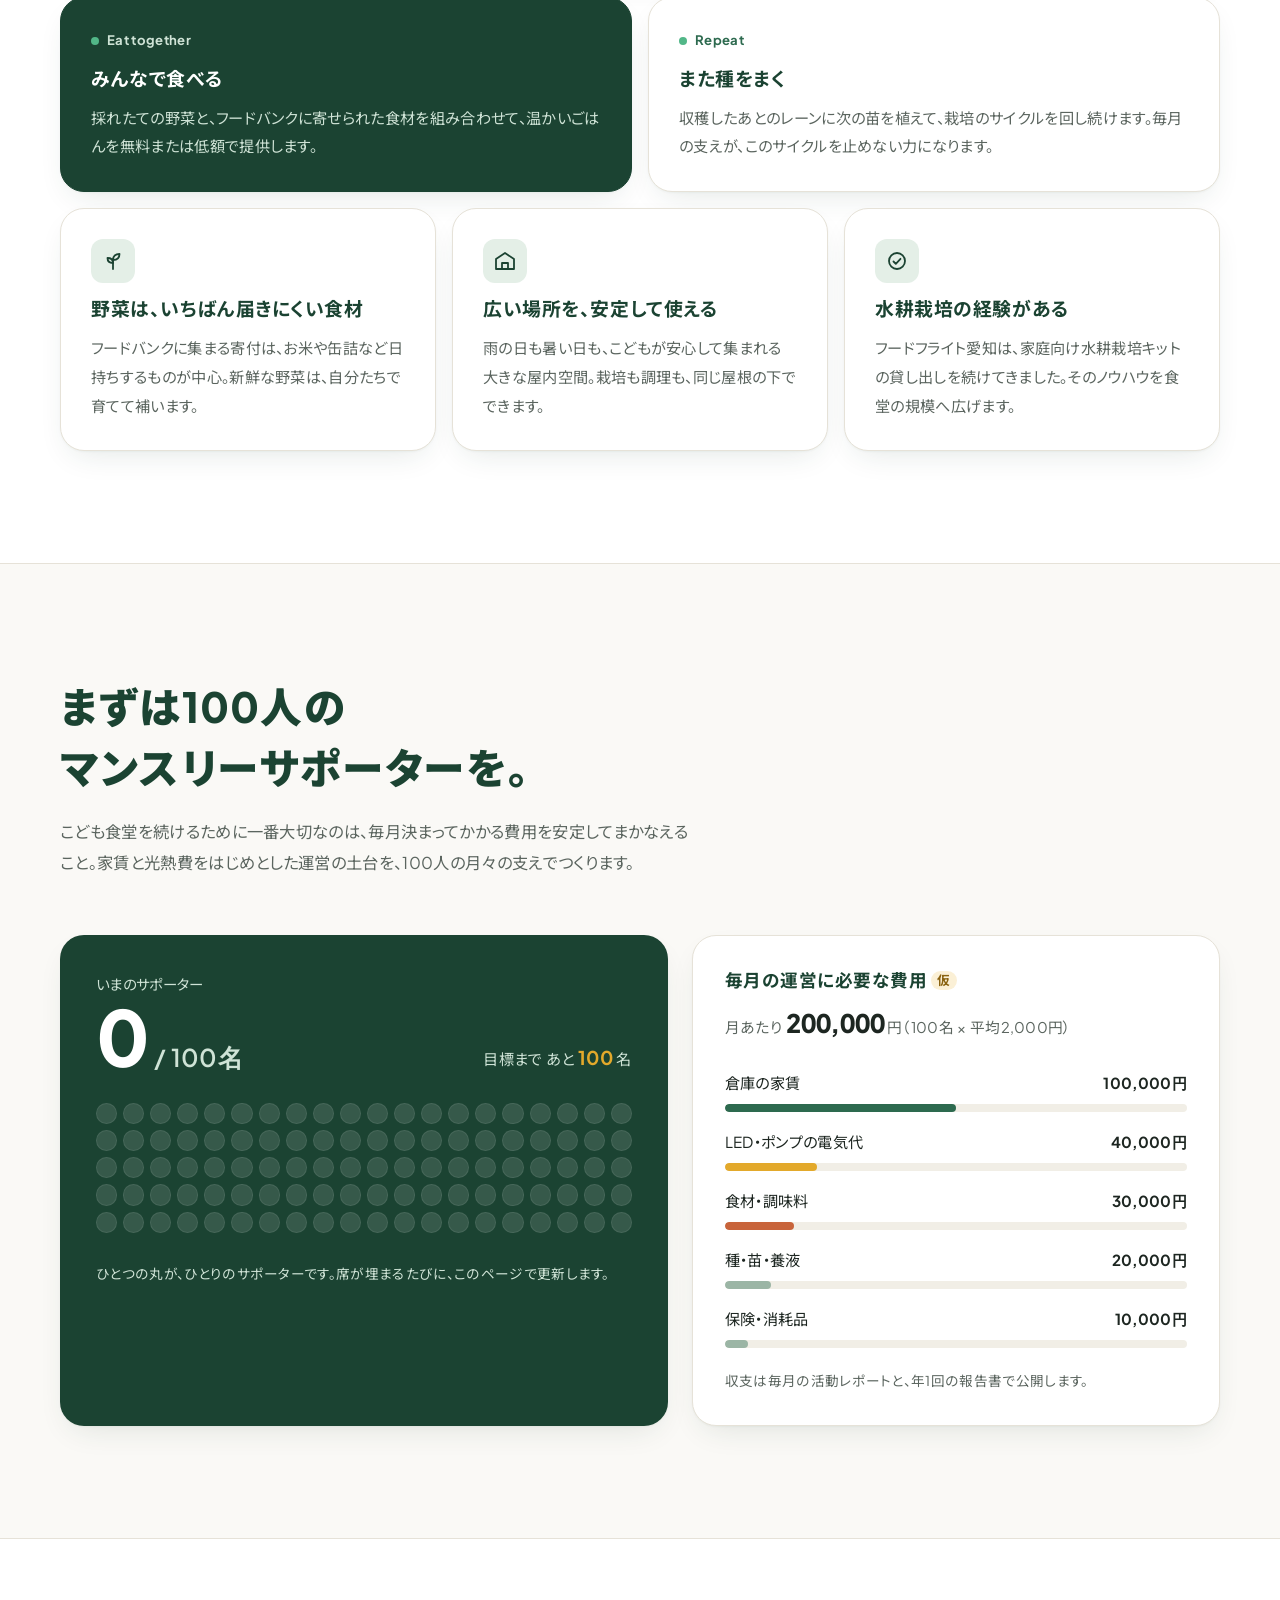
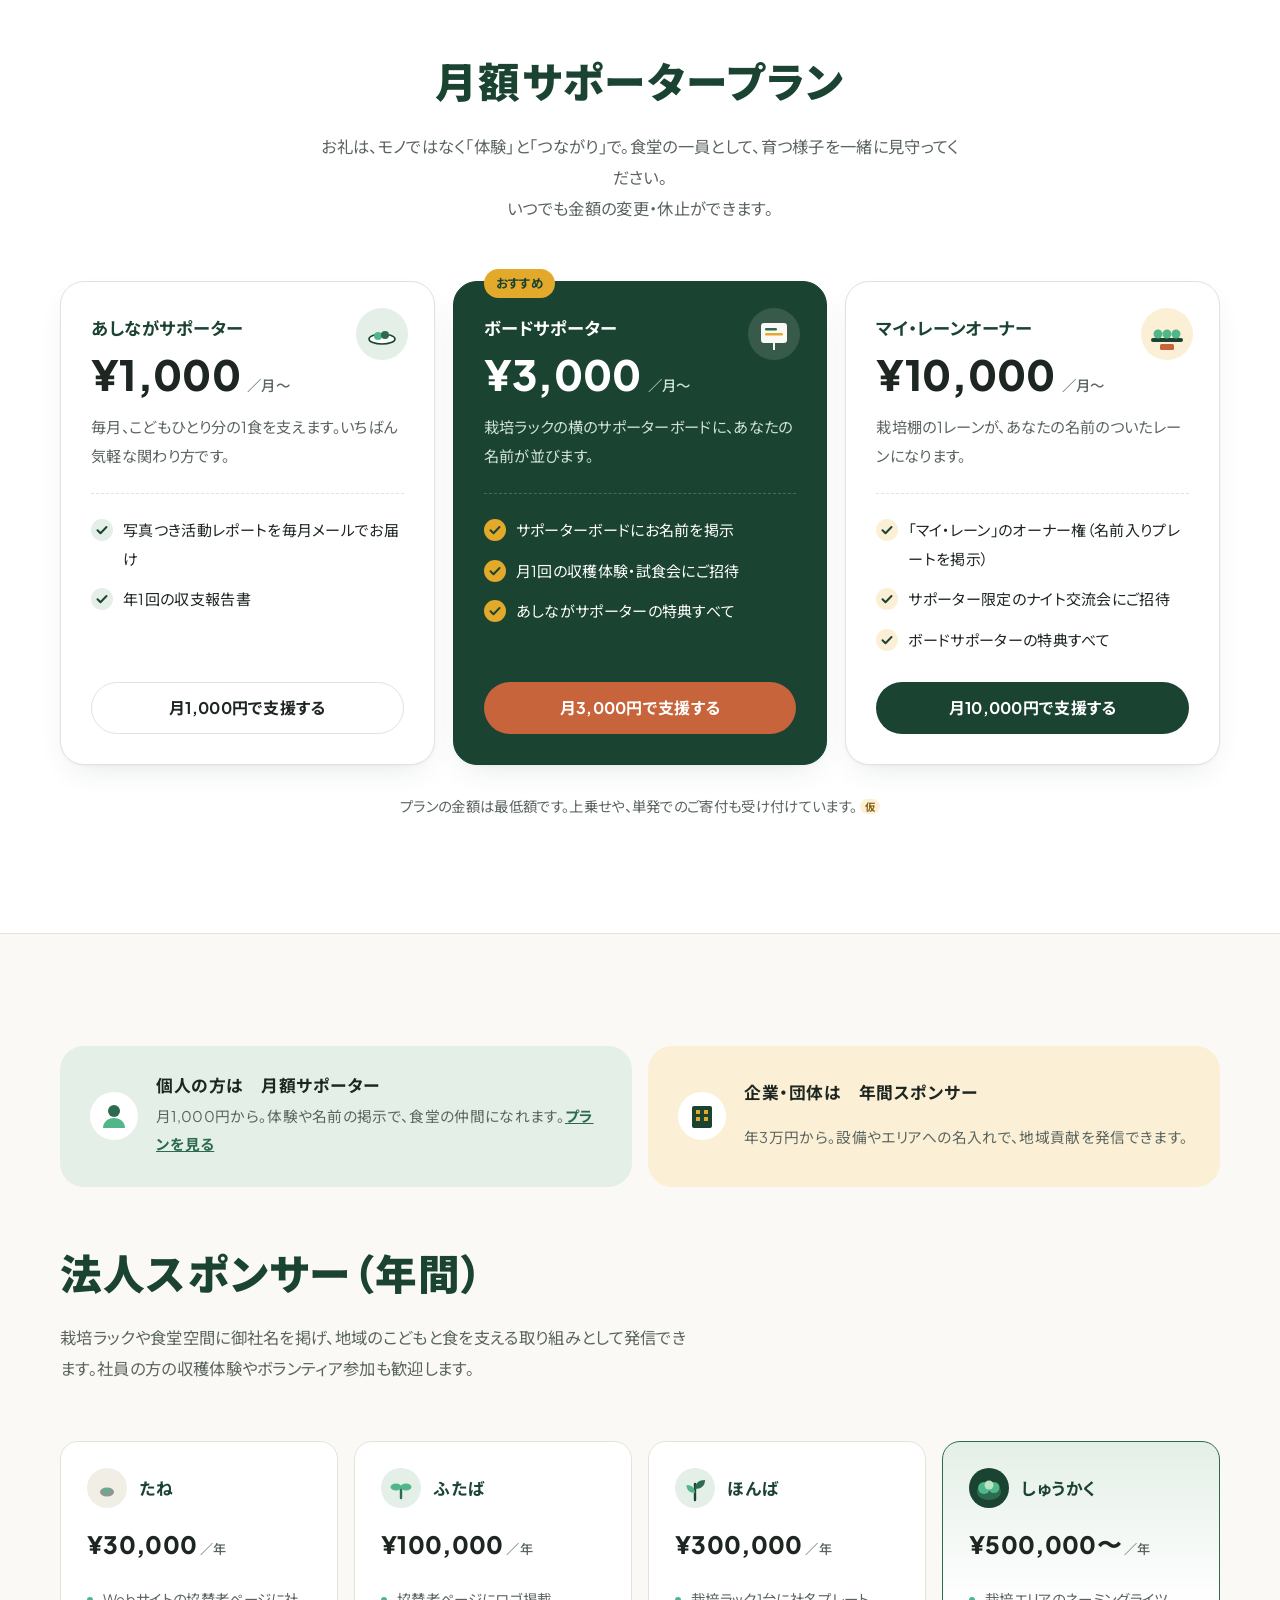
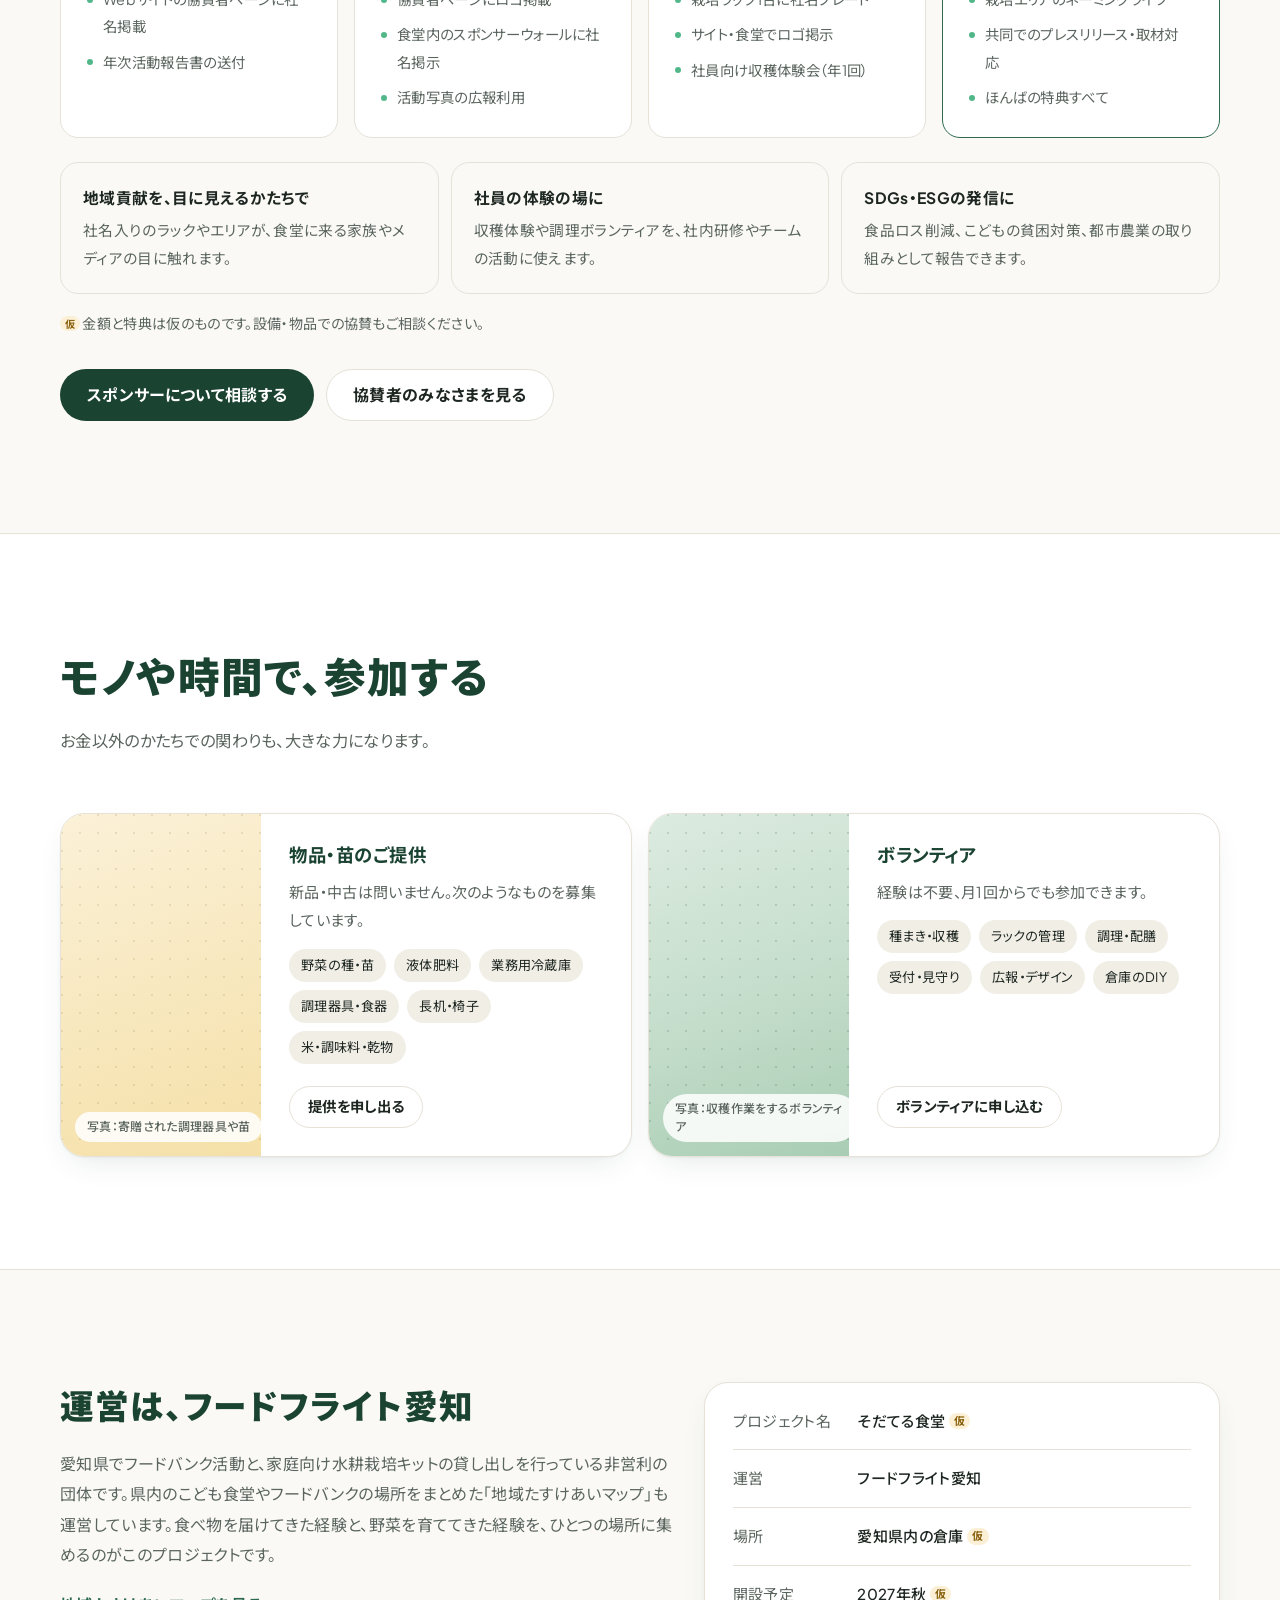
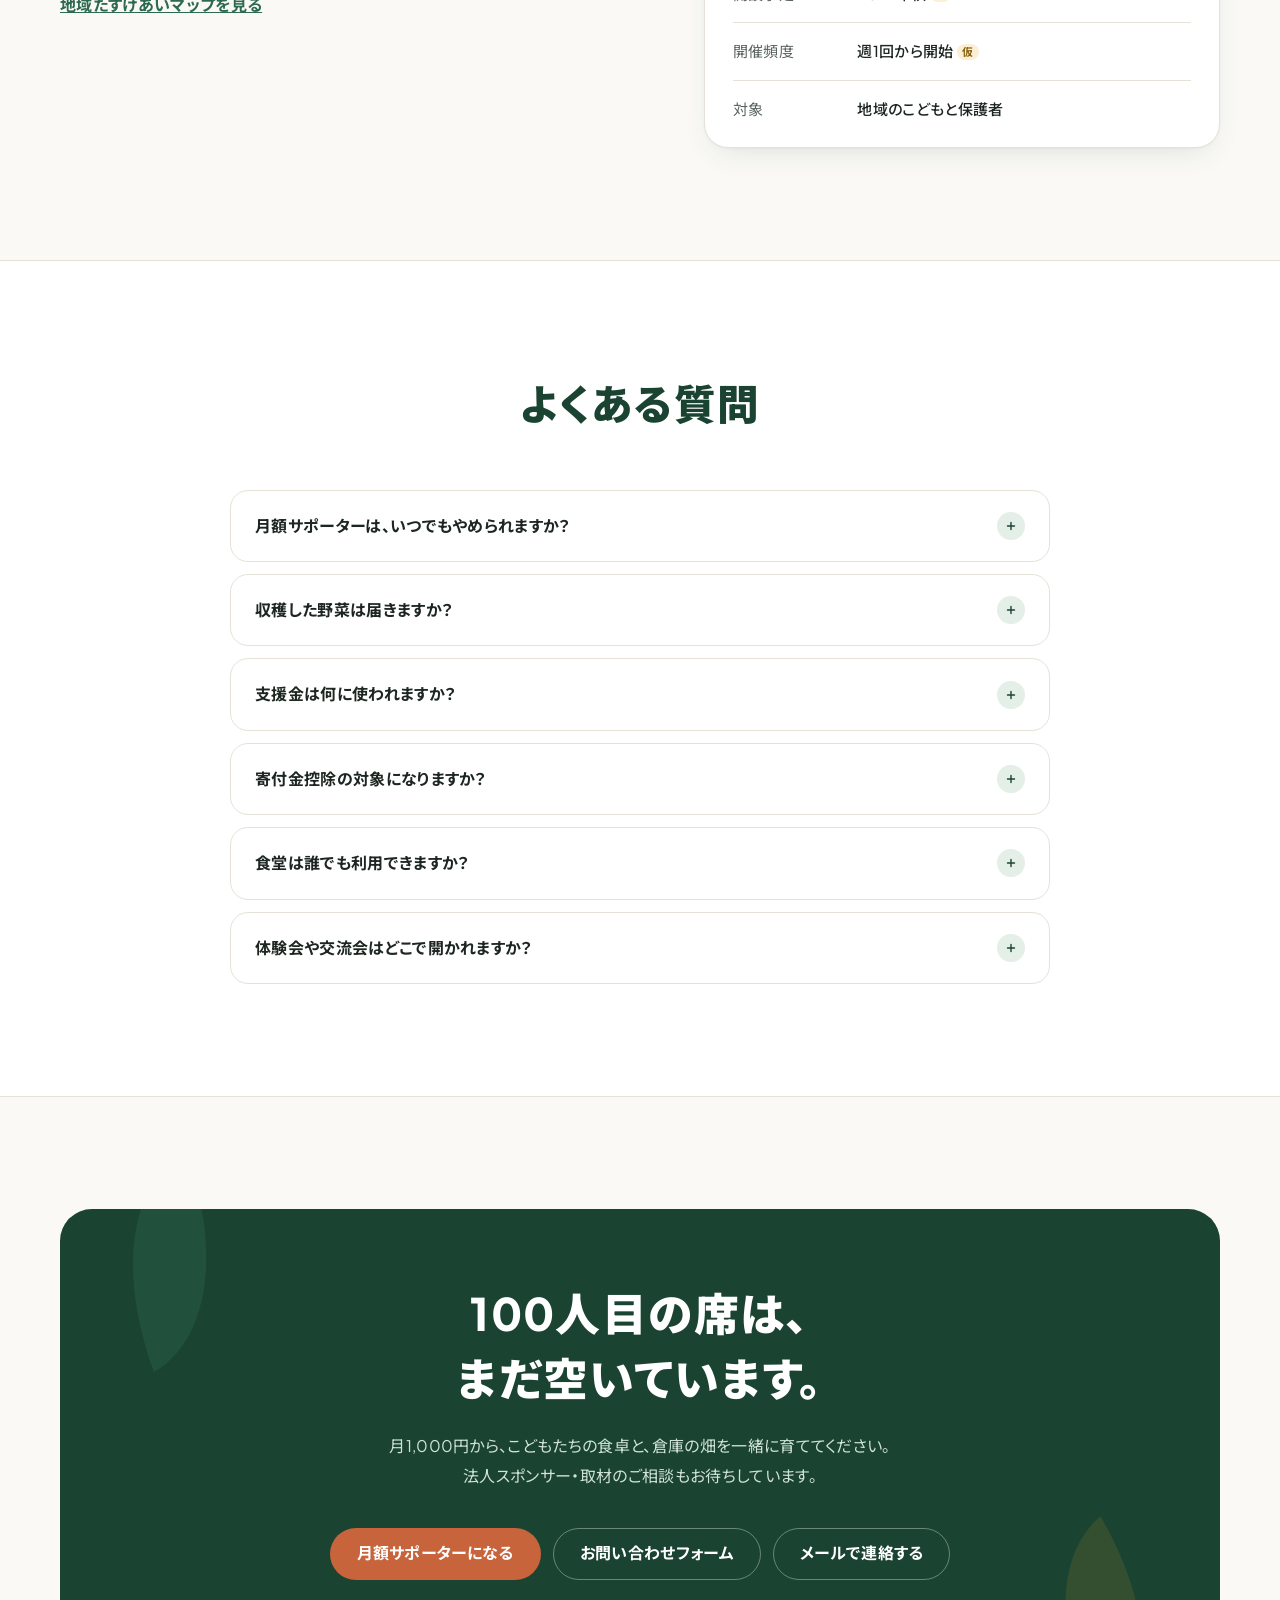
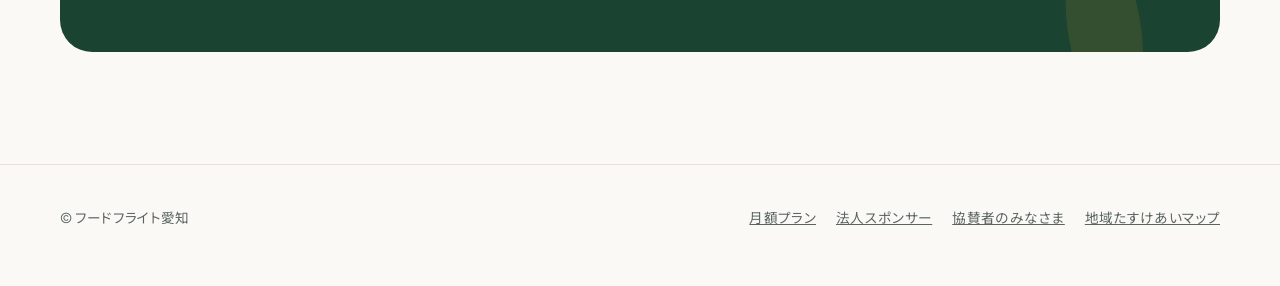
==== commit e44d45c8: "Add files via upload" ====
--- a/index.html
+++ b/index.html
@@ -2,497 +2,671 @@
 <html lang="ja">
 <head>
 <meta charset="utf-8">
-<meta name="viewport" content="width=device-width, initial-scale=1">
+<meta name="viewport" content="width=device-width, initial-scale=1, viewport-fit=cover">
 <!--
   ============================================================
   編集ガイド（公開前に差し替える場所）
-  ・【仮】と書かれた文言・数字はすべて仮置きです。ページ内検索で「仮」を探してください。
-  ・CROWDFUNDING_URL … クラウドファンディングのページURL（決まったら差し替え）
-  ・CONTACT_FORM_URL … 協賛・物品提供・ボランティアの申込フォーム（Googleフォーム等）
-  ・CONTACT_EMAIL     … 問い合わせ用メールアドレス
-  ・上記3つは下の <script> 冒頭の設定欄だけ書き換えれば全ボタンに反映されます。
-  ・SITE_URL（OGP用）は <head> 内の og:url を書き換えてください。
+  ・【仮】と書かれた文言・数字は仮置きです。ページ内検索で「仮」を探してください。
+  ・リンク先や人数は、ファイル末尾の <script> にある「設定欄」だけ書き換えれば全体に反映されます。
+      MONTHLY_URL       … 月額寄付の申込ページ（CAMPFIRE・Congrant など）
+      CONTACT_FORM_URL  … 協賛・物品提供・ボランティアの申込フォーム（Googleフォーム等）
+      CONTACT_EMAIL     … 問い合わせ用メールアドレス
+      SUPPORTER_GOAL    … 募集人数（例：100）
+      SUPPORTER_COUNT   … 現在のサポーター人数（手動で更新）
+  ・写真の差し替え：class="ph" の枠の中に <img src="写真.jpg" alt="説明"> を入れると、
+    枠いっぱいに写真が表示されます（data-label の文字は自動で消えます）。
   ============================================================
 -->
-<title>そだてる食堂</title>
-<meta name="description" content="愛知の倉庫に水耕栽培プラントをつくり、育てた野菜でこどもたちにごはんを届ける子ども食堂プロジェクト。クラウドファンディングと協賛を募集しています。">
+<title>そだてる食堂｜倉庫で野菜を育てて、こどもと食べる</title>
+<meta name="description" content="愛知の倉庫に水耕栽培プラントをつくり、育てた野菜でこども食堂をひらきます。毎月の運営を支えるマンスリーサポーター100名を募集しています。">
 <meta property="og:type" content="website">
-<meta property="og:title" content="そだてる食堂｜倉庫で野菜を育てて、こどもと食べる">
-<meta property="og:description" content="水耕栽培プラントを備えた子ども食堂をつくります。クラウドファンディング・協賛・物品提供・ボランティアを募集中。">
+<meta property="og:title" content="そだてる食堂｜マンスリーサポーター募集">
+<meta property="og:description" content="水耕栽培プラントを備えた子ども食堂。月1,000円から、毎月の運営を一緒に支えてください。">
 <meta property="og:url" content="https://foodflight-aichi.github.io/sodateru/">
 <meta property="og:locale" content="ja_JP">
-<meta name="twitter:card" content="summary">
-<meta name="theme-color" content="#1C2B22">
+<meta name="twitter:card" content="summary_large_image">
+<meta name="theme-color" content="#FAF9F6">
 <link rel="preconnect" href="https://fonts.googleapis.com">
 <link rel="preconnect" href="https://fonts.gstatic.com" crossorigin>
-<link href="https://fonts.googleapis.com/css2?family=Zen+Maru+Gothic:wght@500;700;900&family=Noto+Sans+JP:wght@400;500;700&display=swap" rel="stylesheet">
+<link href="https://fonts.googleapis.com/css2?family=Plus+Jakarta+Sans:wght@400;500;600;700;800&family=Noto+Sans+JP:wght@400;500;700;900&display=swap" rel="stylesheet">
 <script type="application/ld+json">
 {
   "@context": "https://schema.org",
   "@type": "Project",
   "name": "そだてる食堂",
   "description": "倉庫内の水耕栽培プラントで育てた野菜を使う子ども食堂プロジェクト",
-  "parentOrganization": {
-    "@type": "NGO",
-    "name": "フードフライト愛知",
-    "areaServed": "愛知県"
-  }
+  "parentOrganization": { "@type": "NGO", "name": "フードフライト愛知", "areaServed": "愛知県" }
 }
 </script>
 <style>
 :root{
-  --bg:#EDEFEA;
-  --surface:#F7F8F4;
-  --ink:#1C2B22;
-  --ink-soft:#4A5A50;
-  --leaf:#2F7D3A;
-  --sprout:#9FD162;
-  --glow:#D23A97;
-  --steel:#8C9692;
-  --line:#CDD3CC;
-  --on-dark:#EEF3EA;
-  --dark:#1C2B22;
-  --radius-s:6px;
-  --radius-l:18px;
+  --bg:#FAF9F6;
+  --paper:#FFFFFF;
+  --sand:#F1EEE6;
+  --green-900:#1B4332;
+  --green-700:#2D6A4F;
+  --green-500:#52B788;
+  --green-100:#E4EFE7;
+  --terracotta:#C8643B;
+  --terracotta-d:#AE5230;
+  --mustard:#E3A92B;
+  --mustard-100:#FBF0D6;
+  --ink:#1D2621;
+  --ink-soft:#5B655F;
+  --line:#E6E2D8;
+  --shadow:0 1px 2px rgba(27,67,50,.04),0 12px 32px -12px rgba(27,67,50,.14);
+  --r-s:12px;--r-m:18px;--r-l:24px;
+  --en:"Plus Jakarta Sans",sans-serif;
+  --ja:"Noto Sans JP",sans-serif;
 }
-@media (prefers-color-scheme: dark){
-  :root:not([data-theme="light"]){
-    --bg:#121A15;
-    --surface:#1A241E;
-    --ink:#E6EDE4;
-    --ink-soft:#A9B6AC;
-    --leaf:#6CC07A;
-    --sprout:#A8DB6C;
-    --glow:#EE5CB4;
-    --steel:#6E7A74;
-    --line:#2C3A31;
-    --on-dark:#EEF3EA;
-    --dark:#0C120E;
-  }
+*{box-sizing:border-box}
+html{scroll-behavior:smooth;-webkit-text-size-adjust:100%}
+body{margin:0;background:var(--bg);color:var(--ink);font-family:var(--en),var(--ja);font-size:16px;line-height:1.9;letter-spacing:.02em;-webkit-font-smoothing:antialiased;font-feature-settings:"palt" 1}
+img{display:block;max-width:100%}
+svg{display:block}
+a{color:var(--green-700)}
+p{margin:0}
+h1,h2,h3{margin:0;line-height:1.4;font-weight:700;letter-spacing:.03em}
+:focus-visible{outline:3px solid var(--mustard);outline-offset:3px;border-radius:6px}
+.wrap{width:min(1160px,100% - 40px);margin-inline:auto}
+.ib{display:inline-block}
+.num{font-family:var(--en);font-feature-settings:"tnum" 1;letter-spacing:-.01em}
+.tmp{display:inline-block;font-size:.72em;font-weight:700;line-height:1.5;padding:0 .5em;border-radius:999px;background:var(--mustard-100);color:#8A6210;vertical-align:.15em;letter-spacing:0}
+
+/* ---------- buttons ---------- */
+.btn{display:inline-flex;align-items:center;justify-content:center;gap:.5em;min-height:52px;padding:0 26px;border-radius:999px;font-family:var(--en),var(--ja);font-weight:700;font-size:1rem;text-decoration:none;border:1.5px solid transparent;transition:background-color .2s,color .2s,border-color .2s,transform .2s;white-space:nowrap}
+.btn-primary{background:var(--terracotta);color:#fff}
+.btn-primary:hover{background:var(--terracotta-d)}
+.btn-dark{background:var(--green-900);color:#fff}
+.btn-dark:hover{background:var(--green-700)}
+.btn-ghost{border-color:var(--line);background:var(--paper);color:var(--ink)}
+.btn-ghost:hover{border-color:var(--green-700);color:var(--green-700)}
+.btn-sm{min-height:42px;padding:0 18px;font-size:.9rem}
+.btn-block{width:100%}
+
+/* ---------- header ---------- */
+.site-head{position:sticky;top:0;z-index:30;background:color-mix(in srgb,var(--bg) 82%,transparent);backdrop-filter:saturate(1.4) blur(14px);-webkit-backdrop-filter:saturate(1.4) blur(14px);border-bottom:1px solid transparent;transition:border-color .2s}
+.site-head.is-scrolled{border-bottom-color:var(--line)}
+.site-head .wrap{display:flex;align-items:center;justify-content:space-between;gap:16px;height:68px}
+.brand{display:flex;align-items:center;gap:10px;text-decoration:none;color:var(--green-900);font-weight:900;font-size:1.08rem;letter-spacing:.06em}
+.brand-mark{width:34px;height:34px;border-radius:10px;background:var(--green-900);display:grid;place-items:center}
+.brand-mark svg{width:20px;height:20px}
+.nav{display:flex;gap:28px;font-size:.9rem;font-weight:500}
+.nav a{color:var(--ink-soft);text-decoration:none}
+.nav a:hover{color:var(--green-900)}
+@media (max-width:900px){.nav{display:none}}
+@media (max-width:480px){.site-head .btn-sm{padding:0 14px;font-size:.82rem}}
+
+/* ---------- hero ---------- */
+.hero{padding:56px 0 96px}
+.hero-grid{display:grid;gap:48px;grid-template-columns:1fr}
+.hero-badge{display:inline-flex;align-items:center;gap:10px;padding:6px 14px 6px 6px;border-radius:999px;background:var(--paper);border:1px solid var(--line);font-size:.85rem;font-weight:500;color:var(--ink-soft)}
+.hero-badge b{display:inline-grid;place-items:center;height:26px;padding:0 10px;border-radius:999px;background:var(--green-100);color:var(--green-900);font-weight:700;font-size:.78rem}
+.hero h1{margin-top:28px;font-size:clamp(2.2rem,6.6vw,4.1rem);font-weight:900;line-height:1.28;letter-spacing:.04em;color:var(--green-900)}
+.hero h1 .line{display:block;white-space:nowrap}
+.hero-lead{margin-top:28px;font-size:1.05rem;color:var(--ink-soft);max-width:30em;line-height:2}
+.hero-actions{display:flex;flex-wrap:wrap;gap:12px;margin-top:36px}
+.hero-meta{margin-top:20px;font-size:.85rem;color:var(--ink-soft)}
+
+.collage{display:grid;gap:14px;grid-template-columns:1.25fr 1fr;grid-template-rows:auto auto}
+.collage .ph-main{grid-row:1 / span 2;aspect-ratio:4/5}
+.collage .ph-sub{aspect-ratio:1/1}
+.count-card{background:var(--green-900);color:#fff;border-radius:var(--r-l);padding:22px;display:flex;flex-direction:column;justify-content:space-between;gap:14px;box-shadow:var(--shadow)}
+.count-card .lbl{font-size:.82rem;color:#CFE3D6}
+.count-card .big{font-family:var(--en);font-weight:800;font-size:2.6rem;line-height:1}
+.count-card .big small{font-size:.42em;font-weight:600;color:#CFE3D6;margin-left:.2em}
+.mini-dots{display:grid;grid-template-columns:repeat(10,1fr);gap:4px}
+.mini-dots i{aspect-ratio:1;border-radius:50%;background:rgba(255,255,255,.16)}
+.mini-dots i.on{background:var(--mustard)}
+
+@media (min-width:960px){
+  .hero{padding:80px 0 120px}
+  .hero-grid{grid-template-columns:1.05fr 1fr;align-items:center;gap:64px}
 }
-:root[data-theme="dark"]{
-  --bg:#121A15;--surface:#1A241E;--ink:#E6EDE4;--ink-soft:#A9B6AC;--leaf:#6CC07A;
-  --sprout:#A8DB6C;--glow:#EE5CB4;--steel:#6E7A74;--line:#2C3A31;--on-dark:#EEF3EA;--dark:#0C120E;
+@media (max-width:600px){.collage .ph-main{grid-row:auto;grid-column:1 / -1;aspect-ratio:16/11}.count-card{padding:16px}.count-card .big{font-size:2rem}.ph::after{font-size:.7rem;padding:4px 10px;left:10px;bottom:10px}}
+
+/* photo placeholder */
+.ph{position:relative;overflow:hidden;border-radius:var(--r-l);background:
+  radial-gradient(circle at 1px 1px,rgba(27,67,50,.16) 1px,transparent 1.5px) 0 0/18px 18px,
+  linear-gradient(160deg,#DCEBE0 0%,#C4DDCB 55%,#A9CDB4 100%);
+  box-shadow:var(--shadow)}
+.ph.warm{background:
+  radial-gradient(circle at 1px 1px,rgba(120,60,30,.14) 1px,transparent 1.5px) 0 0/18px 18px,
+  linear-gradient(160deg,#F6E7D9 0%,#EFD3BC 60%,#E7BFA0 100%)}
+.ph.sun{background:
+  radial-gradient(circle at 1px 1px,rgba(120,90,20,.14) 1px,transparent 1.5px) 0 0/18px 18px,
+  linear-gradient(160deg,#FBF1D8 0%,#F5E0A8 100%)}
+.ph::after{content:attr(data-label);position:absolute;left:14px;bottom:14px;right:14px;width:max-content;max-width:calc(100% - 28px);padding:6px 12px;border-radius:999px;background:rgba(255,255,255,.86);backdrop-filter:blur(6px);font-size:.75rem;font-weight:500;color:var(--ink-soft);line-height:1.5}
+.ph svg.ph-icon{position:absolute;inset:0;margin:auto;width:44%;max-width:180px;opacity:.9}
+.ph img{position:absolute;inset:0;width:100%;height:100%;object-fit:cover}
+.ph:has(img)::after,.ph:has(img) .ph-icon{display:none}
+
+/* ---------- section scaffold ---------- */
+.sec{padding:112px 0}
+.sec-alt{background:var(--paper);border-block:1px solid var(--line)}
+.sec-head{max-width:640px;margin-bottom:56px}
+.sec-head.center{margin-inline:auto;text-align:center}
+.sec-head h2{font-size:clamp(1.7rem,4.2vw,2.6rem);font-weight:900;color:var(--green-900);line-height:1.45}
+.sec-head p{margin-top:20px;color:var(--ink-soft);font-size:1.02rem}
+@media (max-width:640px){.sec{padding:80px 0}.sec-head{margin-bottom:40px}}
+
+/* ---------- concept bento ---------- */
+.bento{display:grid;gap:16px;grid-template-columns:repeat(6,1fr)}
+.tile{background:var(--paper);border:1px solid var(--line);border-radius:var(--r-l);padding:30px;box-shadow:var(--shadow);display:flex;flex-direction:column;gap:12px;min-width:0}
+.tile h3{font-size:1.18rem;color:var(--green-900)}
+.tile p{color:var(--ink-soft);font-size:.95rem}
+.tile .step{font-family:var(--en);font-weight:700;font-size:.82rem;color:var(--green-700);display:flex;align-items:center;gap:8px}
+.tile .step::before{content:"";width:8px;height:8px;border-radius:50%;background:var(--green-500)}
+.tile.t-hero{grid-column:span 4;grid-row:span 2;padding:0;overflow:hidden}
+.t-hero .ph{border-radius:0;box-shadow:none;flex:1;min-height:280px}
+.t-hero .cap{padding:26px 30px 30px}
+.t-step{grid-column:span 2}
+.t-dark{background:var(--green-900);border-color:var(--green-900);color:#fff}
+.t-dark h3{color:#fff}
+.t-dark p{color:#CFE3D6}
+.t-sun{background:var(--mustard-100);border-color:#F1DFAF}
+.t-wide{grid-column:span 3}
+.t-why{grid-column:span 2}
+.t-why .ico{width:44px;height:44px;border-radius:12px;background:var(--green-100);display:grid;place-items:center}
+.t-why .ico svg{width:24px;height:24px}
+@media (max-width:960px){
+  .bento{grid-template-columns:repeat(2,1fr)}
+  .tile.t-hero{grid-column:span 2;grid-row:auto}
+  .t-step,.t-wide{grid-column:span 1}
+  .t-why{grid-column:span 2}
 }
-
-*{box-sizing:border-box}
-html{scroll-behavior:smooth}
-body{
-  margin:0;background:var(--bg);color:var(--ink);
-  font-family:"Noto Sans JP",system-ui,sans-serif;font-size:16px;line-height:1.85;
-  -webkit-font-smoothing:antialiased;
+@media (max-width:600px){
+  .bento{grid-template-columns:1fr}
+  .tile.t-hero,.t-step,.t-wide,.t-why{grid-column:auto}
+  .tile{padding:24px}
 }
-img,svg{display:block;max-width:100%}
-a{color:var(--leaf)}
-:focus-visible{outline:3px solid var(--glow);outline-offset:3px;border-radius:4px}
-.wrap{width:min(1080px,100% - 32px);margin-inline:auto}
-h1,h2,h3{font-family:"Zen Maru Gothic",sans-serif;line-height:1.35;margin:0;letter-spacing:.02em}
-h2{font-size:clamp(1.6rem,4.2vw,2.4rem);font-weight:900}
-h3{font-size:1.15rem;font-weight:700}
-p{margin:0}
-.tmp{background:color-mix(in srgb,var(--glow) 14%,transparent);color:inherit;border-radius:3px;padding:0 .2em;font-size:.9em}
-
-/* header */
-.site-head{position:sticky;top:0;z-index:10;background:color-mix(in srgb,var(--bg) 88%,transparent);backdrop-filter:blur(8px);border-bottom:1px solid var(--line)}
-.site-head .wrap{display:flex;align-items:center;justify-content:space-between;height:60px;gap:12px}
-.logo{display:flex;align-items:center;gap:8px;font-family:"Zen Maru Gothic";font-weight:900;font-size:1.15rem;color:var(--ink);text-decoration:none}
-.logo svg{width:26px;height:26px}
-.head-nav{display:flex;gap:20px;font-size:.92rem}
-.head-nav a{color:var(--ink-soft);text-decoration:none}
-.head-nav a:hover{color:var(--ink)}
-@media (max-width:760px){.head-nav{display:none}}
-
-.btn{display:inline-flex;align-items:center;justify-content:center;gap:8px;min-height:48px;padding:0 22px;border-radius:999px;font-weight:700;text-decoration:none;font-size:1rem;border:2px solid transparent;cursor:pointer}
-.btn-main{background:var(--glow);color:#fff}
-.btn-main:hover{filter:brightness(1.08)}
-.btn-sub{border-color:var(--ink);color:var(--ink);background:transparent}
-.btn-sub:hover{background:var(--ink);color:var(--bg)}
-.btn-s{min-height:40px;padding:0 16px;font-size:.9rem}
-
-/* hero */
-.hero{padding:48px 0 0;overflow:hidden}
-.hero-grid{display:grid;grid-template-columns:1fr;gap:28px}
-.hero h1{font-size:clamp(1.9rem,7.4vw,3.5rem);font-weight:900;line-height:1.25}
-.hero h1 span{display:block;white-space:nowrap}
-@media (min-width:900px) and (max-width:1100px){.hero h1{font-size:3rem}}
-.hero-lead{margin-top:20px;font-size:1.05rem;color:var(--ink-soft);max-width:34em}
-.hero-cta{display:flex;flex-wrap:wrap;gap:12px;margin-top:28px}
-.hero-note{margin-top:12px;font-size:.85rem;color:var(--ink-soft)}
-.hero-art{margin-top:8px}
-@media (min-width:900px){
-  .hero{padding-top:72px}
-  .hero-grid{grid-template-columns:1fr 1.05fr;align-items:end}
-  .hero-text{padding-bottom:64px}
+
+/* ---------- 100 supporters ---------- */
+.goal{display:grid;gap:24px;grid-template-columns:1fr}
+@media (min-width:960px){.goal{grid-template-columns:1.15fr 1fr}}
+.goal-card{background:var(--green-900);color:#fff;border-radius:var(--r-l);padding:36px;box-shadow:var(--shadow);display:flex;flex-direction:column;gap:28px}
+.goal-top{display:flex;flex-wrap:wrap;align-items:flex-end;justify-content:space-between;gap:12px 24px}
+.goal-top .lbl{font-size:.9rem;color:#CFE3D6}
+.goal-count{font-family:var(--en);font-weight:800;font-size:clamp(3rem,10vw,4.8rem);line-height:1}
+.goal-count small{font-size:.32em;font-weight:600;color:#CFE3D6;margin-left:.15em}
+.goal-rest{font-size:.95rem;color:#CFE3D6}
+.goal-rest b{color:var(--mustard);font-family:var(--en);font-size:1.25em}
+.seats{display:grid;grid-template-columns:repeat(20,1fr);gap:6px}
+.seats i{aspect-ratio:1;border-radius:50%;background:rgba(255,255,255,.12);border:1px solid rgba(255,255,255,.08)}
+.seats i.on{background:var(--mustard);border-color:var(--mustard)}
+@media (max-width:600px){.seats{grid-template-columns:repeat(10,1fr)}.goal-card{padding:26px}}
+.goal-note{font-size:.85rem;color:#CFE3D6}
+
+.budget{background:var(--paper);border:1px solid var(--line);border-radius:var(--r-l);padding:32px;box-shadow:var(--shadow)}
+.budget h3{font-size:1.1rem;color:var(--green-900)}
+.budget .total{margin-top:6px;font-size:.92rem;color:var(--ink-soft)}
+.budget .total b{font-family:var(--en);font-size:1.6rem;color:var(--ink);font-weight:800;margin-right:.1em}
+.budget ul{list-style:none;padding:0;margin:22px 0 0;display:grid;gap:16px}
+.budget li{display:grid;grid-template-columns:1fr auto;gap:6px 12px;align-items:baseline;font-size:.95rem}
+.budget li .amt{font-family:var(--en);font-weight:700}
+.budget li .bar{grid-column:1 / -1;height:8px;border-radius:999px;background:var(--sand);overflow:hidden}
+.budget li .bar span{display:block;height:100%;border-radius:999px;background:var(--green-700)}
+.budget li:nth-child(2) .bar span{background:var(--mustard)}
+.budget li:nth-child(3) .bar span{background:var(--terracotta)}
+.budget li:nth-child(n+4) .bar span{background:#9BB5A5}
+.budget .foot{margin-top:20px;font-size:.85rem;color:var(--ink-soft)}
+
+/* ---------- monthly plans ---------- */
+.plans{display:grid;gap:18px;grid-template-columns:1fr}
+@media (min-width:900px){.plans{grid-template-columns:repeat(3,1fr);align-items:stretch}}
+.plan{position:relative;background:var(--paper);border:1px solid var(--line);border-radius:var(--r-l);padding:34px 30px 30px;box-shadow:var(--shadow);display:flex;flex-direction:column}
+.plan-name{font-size:1.08rem;font-weight:700;color:var(--green-900)}
+.plan-price{margin-top:14px;display:flex;align-items:baseline;gap:6px;flex-wrap:wrap}
+.plan-price .yen{font-family:var(--en);font-weight:800;font-size:2.6rem;line-height:1;color:var(--ink)}
+.plan-price .per{font-size:.9rem;color:var(--ink-soft);font-weight:500}
+.plan-lead{margin-top:14px;font-size:.95rem;color:var(--ink-soft);min-height:3.6em}
+.plan ul{list-style:none;padding:22px 0 0;margin:22px 0 28px;border-top:1px dashed var(--line);display:grid;gap:12px;font-size:.94rem}
+.plan li{display:grid;grid-template-columns:22px 1fr;gap:10px;align-items:start}
+.plan li svg{width:22px;height:22px;margin-top:3px}
+.plan .btn{margin-top:auto}
+.plan-art{position:absolute;top:26px;right:26px;width:52px;height:52px}
+.plan.featured{background:var(--green-900);border-color:var(--green-900);color:#fff}
+.plan.featured .plan-name{color:#fff}
+.plan.featured .plan-price .yen{color:#fff}
+.plan.featured .plan-price .per,.plan.featured .plan-lead{color:#CFE3D6}
+.plan.featured ul{border-top-color:rgba(255,255,255,.2)}
+.plan-flag{position:absolute;top:-13px;left:30px;background:var(--mustard);color:var(--green-900);font-size:.78rem;font-weight:700;padding:3px 12px;border-radius:999px}
+.plans-note{margin-top:28px;text-align:center;font-size:.9rem;color:var(--ink-soft)}
+
+/* ---------- roles split ---------- */
+.roles{display:grid;gap:16px;grid-template-columns:1fr;margin-bottom:56px}
+@media (min-width:760px){.roles{grid-template-columns:1fr 1fr}}
+.role{border-radius:var(--r-l);padding:28px 30px;display:grid;grid-template-columns:auto 1fr;gap:6px 18px;align-items:center}
+.role svg{grid-row:span 2;width:48px;height:48px}
+.role h3{font-size:1.05rem}
+.role p{font-size:.92rem;color:var(--ink-soft)}
+.role.me{background:var(--green-100)}
+.role.co{background:var(--mustard-100)}
+.role a{font-weight:700}
+
+/* ---------- corporate tiers ---------- */
+.corp{display:grid;gap:16px;grid-template-columns:1fr}
+@media (min-width:640px){.corp{grid-template-columns:repeat(2,1fr)}}
+@media (min-width:1080px){.corp{grid-template-columns:repeat(4,1fr)}}
+.tier{background:var(--paper);border:1px solid var(--line);border-radius:var(--r-m);padding:26px;display:flex;flex-direction:column;gap:4px}
+.tier-head{display:flex;align-items:center;gap:12px;margin-bottom:10px}
+.tier-head svg{width:40px;height:40px;flex:none}
+.tier h3{font-size:1.05rem;color:var(--green-900)}
+.tier .price{font-family:var(--en);font-weight:800;font-size:1.5rem}
+.tier .price small{font-family:var(--ja);font-size:.55em;font-weight:500;color:var(--ink-soft);margin-left:.2em}
+.tier ul{margin:14px 0 0;padding:0;list-style:none;display:grid;gap:8px;font-size:.9rem;color:var(--ink-soft)}
+.tier li{padding-left:16px;position:relative}
+.tier li::before{content:"";position:absolute;left:0;top:.75em;width:6px;height:6px;border-radius:50%;background:var(--green-500)}
+.tier.top{border:1.5px solid var(--green-700);background:linear-gradient(180deg,var(--green-100),var(--paper) 55%)}
+.corp-why{margin-top:24px;display:grid;gap:12px;grid-template-columns:1fr}
+@media (min-width:760px){.corp-why{grid-template-columns:repeat(3,1fr)}}
+.corp-why div{padding:20px 22px;border-radius:var(--r-m);border:1px solid var(--line);background:var(--bg);font-size:.92rem;color:var(--ink-soft)}
+.corp-why b{display:block;color:var(--ink);font-size:.98rem;margin-bottom:4px}
+.corp-actions{display:flex;flex-wrap:wrap;gap:12px;margin-top:32px}
+
+/* ---------- other ways ---------- */
+.ways{display:grid;gap:16px;grid-template-columns:1fr}
+@media (min-width:860px){.ways{grid-template-columns:1fr 1fr}}
+.way{background:var(--paper);border:1px solid var(--line);border-radius:var(--r-l);overflow:hidden;display:grid;grid-template-columns:1fr;box-shadow:var(--shadow)}
+@media (min-width:560px){.way{grid-template-columns:200px 1fr}}
+.way .ph{border-radius:0;box-shadow:none;min-height:180px}
+.way-body{padding:28px;display:flex;flex-direction:column;gap:10px}
+.way-body h3{font-size:1.15rem;color:var(--green-900)}
+.way-body p{font-size:.94rem;color:var(--ink-soft)}
+.chips{display:flex;flex-wrap:wrap;gap:8px;margin:4px 0 12px;padding:0;list-style:none}
+.chips li{font-size:.82rem;padding:4px 12px;border-radius:999px;background:var(--sand);color:var(--ink)}
+.way-body .btn{align-self:flex-start;margin-top:auto}
+
+/* ---------- org ---------- */
+.org{display:grid;gap:24px;grid-template-columns:1fr}
+@media (min-width:900px){.org{grid-template-columns:1.2fr 1fr;align-items:start}}
+.org-text h2{font-size:clamp(1.5rem,3.6vw,2.1rem);font-weight:900;color:var(--green-900)}
+.org-text p{margin-top:20px;color:var(--ink-soft)}
+.org-text .link{display:inline-block;margin-top:20px;font-weight:700}
+.facts{background:var(--paper);border:1px solid var(--line);border-radius:var(--r-l);padding:10px 28px;box-shadow:var(--shadow)}
+.facts dl{margin:0}
+.facts div{display:grid;grid-template-columns:7.5em 1fr;gap:12px;padding:14px 0;border-bottom:1px solid var(--line);font-size:.94rem}
+.facts div:last-child{border-bottom:0}
+.facts dt{color:var(--ink-soft)}
+.facts dd{margin:0;font-weight:500}
+
+/* ---------- faq ---------- */
+.faq{max-width:820px;margin-inline:auto;display:grid;gap:12px}
+.faq details{background:var(--paper);border:1px solid var(--line);border-radius:var(--r-m);padding:0 24px}
+.faq summary{cursor:pointer;list-style:none;display:flex;justify-content:space-between;align-items:center;gap:16px;padding:20px 0;font-weight:700}
+.faq summary::-webkit-details-marker{display:none}
+.faq summary::after{content:"";flex:none;width:28px;height:28px;border-radius:50%;background:var(--green-100) url("data:image/svg+xml,%3Csvg xmlns='http://www.w3.org/2000/svg' viewBox='0 0 24 24' fill='none' stroke='%231B4332' stroke-width='2.4' stroke-linecap='round'%3E%3Cpath d='M12 6v12M6 12h12'/%3E%3C/svg%3E") center/14px no-repeat;transition:transform .25s}
+.faq details[open] summary::after{transform:rotate(45deg)}
+.faq details p{padding:0 0 22px;color:var(--ink-soft);font-size:.95rem}
+
+/* ---------- final cta ---------- */
+.final{padding:0 0 112px}
+.final-card{position:relative;overflow:hidden;background:var(--green-900);color:#fff;border-radius:32px;padding:72px 32px;text-align:center}
+.final-card h2{font-size:clamp(1.7rem,4.6vw,2.8rem);font-weight:900;line-height:1.45}
+.final-card p{margin:20px auto 0;max-width:32em;color:#CFE3D6}
+.final-card .row{display:flex;flex-wrap:wrap;gap:12px;justify-content:center;margin-top:36px}
+.final-card .btn-ghost{background:transparent;color:#fff;border-color:rgba(255,255,255,.35)}
+.final-card .btn-ghost:hover{border-color:#fff;color:#fff}
+.final-card .leaf{position:absolute;opacity:.12;width:220px;height:220px}
+.final-card .leaf.l1{left:-50px;top:-40px;transform:rotate(-20deg)}
+.final-card .leaf.l2{right:-40px;bottom:-60px;transform:rotate(150deg)}
+
+footer{padding:40px 0 56px;border-top:1px solid var(--line);font-size:.85rem;color:var(--ink-soft)}
+footer .wrap{display:flex;flex-wrap:wrap;gap:16px 28px;justify-content:space-between;align-items:center}
+footer nav{display:flex;flex-wrap:wrap;gap:8px 20px}
+footer a{color:var(--ink-soft)}
+
+/* ---------- floating bar ---------- */
+.float{position:fixed;z-index:40;left:50%;bottom:calc(16px + env(safe-area-inset-bottom));transform:translate(-50%,140%);width:min(560px,calc(100% - 24px));display:flex;align-items:center;gap:14px;padding:10px 10px 10px 22px;border-radius:999px;background:rgba(27,67,50,.94);backdrop-filter:blur(12px);-webkit-backdrop-filter:blur(12px);color:#fff;box-shadow:0 16px 40px -12px rgba(27,67,50,.5);transition:transform .35s cubic-bezier(.2,.8,.2,1)}
+.float.show{transform:translate(-50%,0)}
+.float p{flex:1;min-width:0;font-size:.88rem;line-height:1.45}
+.float p b{font-family:var(--en);color:var(--mustard)}
+.float .btn{min-height:46px;padding:0 20px;font-size:.92rem}
+@media (max-width:600px){body{padding-bottom:88px}}
+@media (max-width:420px){.float{padding-left:16px;gap:10px}.float p{font-size:.78rem}.float .btn{padding:0 14px;font-size:.85rem}}
+
+@media (prefers-reduced-motion:reduce){
+  html{scroll-behavior:auto}
+  *{transition:none!important}
 }
-.glow-bar{animation:pulse 4.5s ease-in-out infinite}
-.glow-bar:nth-of-type(2){animation-delay:.6s}
-.glow-bar:nth-of-type(3){animation-delay:1.2s}
-@keyframes pulse{0%,100%{opacity:.95}50%{opacity:.6}}
-@media (prefers-reduced-motion:reduce){.glow-bar{animation:none}html{scroll-behavior:auto}}
-
-/* sections */
-section{padding:88px 0}
-.sec-head{max-width:40em;margin-bottom:40px}
-.sec-head p{margin-top:14px;color:var(--ink-soft)}
-
-/* cycle */
-.cycle{display:grid;gap:16px;grid-template-columns:1fr;counter-reset:c}
-.cycle li{list-style:none;background:var(--surface);border:1px solid var(--line);border-radius:var(--radius-l);padding:24px;position:relative}
-.cycle li::before{counter-increment:c;content:counter(c);font-family:"Zen Maru Gothic";font-weight:900;font-size:2.4rem;color:var(--sprout);line-height:1;display:block;margin-bottom:10px}
-.cycle li p{margin-top:8px;color:var(--ink-soft);font-size:.95rem}
-.cycle{padding:0;margin:0}
-@media (min-width:760px){.cycle{grid-template-columns:repeat(4,1fr)}}
-
-.why{display:grid;gap:40px;margin-top:64px}
-@media (min-width:860px){.why{grid-template-columns:1fr 1fr}}
-.why dl{margin:0;display:grid;gap:22px}
-.why dt{font-family:"Zen Maru Gothic";font-weight:700;font-size:1.1rem}
-.why dd{margin:4px 0 0;color:var(--ink-soft)}
-
-/* goal (dark band) */
-.band{background:var(--dark);color:var(--on-dark)}
-.band .sec-head p{color:color-mix(in srgb,var(--on-dark) 75%,transparent)}
-.goal-num{font-family:"Zen Maru Gothic";font-weight:900;font-size:clamp(2.6rem,9vw,5rem);line-height:1}
-.goal-num small{font-size:.38em;margin-left:.2em}
-.meter{margin-top:20px;height:16px;border-radius:999px;background:rgba(255,255,255,.12);overflow:hidden}
-.meter span{display:block;height:100%;width:var(--p,0%);background:linear-gradient(90deg,var(--sprout),var(--glow));border-radius:999px}
-.goal-meta{margin-top:10px;font-size:.9rem;color:color-mix(in srgb,var(--on-dark) 75%,transparent)}
-.uses{margin-top:48px}
-.stack{display:flex;height:44px;border-radius:var(--radius-s);overflow:hidden}
-.stack div{height:100%}
-.uses-list{list-style:none;padding:0;margin:20px 0 0;display:grid;gap:12px}
-@media (min-width:760px){.uses-list{grid-template-columns:repeat(2,1fr);column-gap:40px}}
-.uses-list li{display:grid;grid-template-columns:14px 1fr auto;gap:12px;align-items:baseline;border-bottom:1px solid rgba(255,255,255,.14);padding-bottom:10px}
-.uses-list i{width:14px;height:14px;border-radius:3px;display:block;transform:translateY(2px)}
-.uses-list b{font-family:"Zen Maru Gothic";font-weight:700}
-.uses-list small{display:block;font-size:.85rem;color:color-mix(in srgb,var(--on-dark) 70%,transparent)}
-.band .btn-sub{border-color:var(--on-dark);color:var(--on-dark)}
-.band .btn-sub:hover{background:var(--on-dark);color:var(--dark)}
-
-/* ways */
-.ways{display:grid;gap:20px}
-@media (min-width:860px){.ways{grid-template-columns:repeat(3,1fr)}}
-.way{border-top:4px solid var(--leaf);padding-top:18px}
-.way p{margin-top:8px;color:var(--ink-soft);font-size:.95rem}
-.way ul{margin:12px 0 16px;padding-left:1.2em;font-size:.95rem}
-.way > p + .btn{margin-top:16px}
-
-/* tiers */
-.tiers-wrap{margin-top:72px}
-.tiers{display:grid;gap:16px;grid-template-columns:1fr;margin-top:28px}
-@media (min-width:640px){.tiers{grid-template-columns:repeat(2,1fr)}}
-@media (min-width:1000px){.tiers{grid-template-columns:repeat(4,1fr)}}
-.tier{background:var(--surface);border:1px solid var(--line);border-radius:var(--radius-l);padding:22px 22px 24px;display:flex;flex-direction:column}
-.tier svg{width:56px;height:56px;margin-bottom:10px}
-.tier .price{font-family:"Zen Maru Gothic";font-weight:900;font-size:1.6rem;margin-top:4px}
-.tier .price small{font-size:.55em;font-weight:700;color:var(--ink-soft)}
-.tier ul{margin:12px 0 0;padding-left:1.1em;font-size:.92rem;color:var(--ink-soft)}
-.tier.top{border:2px solid var(--glow)}
-.tiers-note{margin-top:16px;font-size:.88rem;color:var(--ink-soft)}
-
-/* org */
-.org{display:grid;gap:32px}
-@media (min-width:860px){.org{grid-template-columns:1.2fr 1fr;align-items:start}}
-.org-facts{background:var(--surface);border:1px solid var(--line);border-radius:var(--radius-l);padding:24px}
-.org-facts dl{margin:0;display:grid;grid-template-columns:7em 1fr;gap:10px 14px;font-size:.95rem}
-.org-facts dt{color:var(--ink-soft)}
-.org-facts dd{margin:0}
-
-/* faq */
-.faq details{border-bottom:1px solid var(--line);padding:18px 0}
-.faq summary{cursor:pointer;font-weight:700;list-style:none;display:flex;justify-content:space-between;gap:16px}
-.faq summary::-webkit-details-marker{display:none}
-.faq summary::after{content:"+";font-family:"Zen Maru Gothic";font-size:1.4rem;line-height:1;color:var(--leaf)}
-.faq details[open] summary::after{content:"−"}
-.faq details p{margin-top:10px;color:var(--ink-soft)}
-
-/* contact */
-.contact{background:var(--surface);border-top:1px solid var(--line);text-align:center}
-.contact .sec-head{margin-inline:auto}
-.contact .hero-cta{justify-content:center}
-
-footer{padding:32px 0 48px;font-size:.85rem;color:var(--ink-soft)}
-footer .wrap{display:flex;flex-wrap:wrap;gap:12px 24px;justify-content:space-between}
 </style>
 </head>
 <body>
 
-<header class="site-head">
-  <div class="wrap">
-    <a class="logo" href="#top" aria-label="そだてる食堂 トップへ">
-      <svg viewBox="0 0 32 32" aria-hidden="true"><path d="M16 28V15" stroke="currentColor" stroke-width="2.6" stroke-linecap="round"/><path d="M16 16c0-6 4-9 10-9 0 6-4 9-10 9z" fill="#2F7D3A"/><path d="M16 19c0-5-3-8-9-8 0 5 3 8 9 8z" fill="#9FD162"/></svg>
+<header class="site-head" id="head">
+  <div class="wrap">
+    <a class="brand" href="#top" aria-label="そだてる食堂 トップへ">
+      <span class="brand-mark"><svg viewBox="0 0 24 24" aria-hidden="true"><path d="M12 21V11" stroke="#fff" stroke-width="2" stroke-linecap="round"/><path d="M12 12c0-4.5 3-7 7.5-7 0 4.5-3 7-7.5 7z" fill="#52B788"/><path d="M12 14.5c0-3.8-2.4-6-6.5-6 0 3.8 2.4 6 6.5 6z" fill="#E3A92B"/></svg></span>
       そだてる食堂
     </a>
-    <nav class="head-nav" aria-label="ページ内">
-      <a href="#about">しくみ</a>
-      <a href="#goal">目標と使いみち</a>
-      <a href="#support">支援の方法</a>
+    <nav class="nav" aria-label="ページ内">
+      <a href="#concept">コンセプト</a>
+      <a href="#goal">100人のサポーター</a>
+      <a href="#plans">月額プラン</a>
+      <a href="#corporate">法人スポンサー</a>
       <a href="sponsors.html">協賛者</a>
       <a href="#faq">よくある質問</a>
     </nav>
-    <a class="btn btn-main btn-s js-cf" href="#">支援する</a>
+    <a class="btn btn-primary btn-sm js-monthly" href="#plans">サポーターになる</a>
   </div>
 </header>
 
 <main id="top">
 
-<!-- HERO -->
+<!-- ================= HERO ================= -->
 <section class="hero" aria-labelledby="hero-title">
   <div class="wrap hero-grid">
-    <div class="hero-text">
-      <h1 id="hero-title"><span>倉庫で野菜を育てて、</span><span>こどもと食べる。</span></h1>
-      <p class="hero-lead">愛知の倉庫に水耕栽培プラントをつくり、そこで採れた野菜でこども食堂をひらきます。育てるところから食べるところまで、ひとつの場所で。その立ち上げを一緒に支えてください。</p>
-      <div class="hero-cta">
-        <a class="btn btn-main js-cf" href="#">クラウドファンディングで支援する</a>
-        <a class="btn btn-sub" href="#support">協賛・物品提供について</a>
-      </div>
-      <p class="hero-note js-cf-note">クラウドファンディングは現在準備中です。開始時期は<span class="tmp">【仮】2027年春</span>を予定しています。</p>
-    </div>
-
-    <div class="hero-art" aria-hidden="true">
-      <svg viewBox="0 0 560 420">
-        <!-- warehouse sawtooth roof -->
-        <path d="M20 140 L20 120 L120 70 L120 120 L220 70 L220 120 L320 70 L320 120 L420 70 L420 120 L540 70 L540 140 Z" fill="var(--steel)" opacity=".35"/>
-        <rect x="20" y="140" width="520" height="280" fill="var(--surface)" stroke="var(--line)"/>
-        <!-- racks -->
-        <g>
-          <rect x="60" y="160" width="300" height="10" rx="2" class="glow-bar" fill="var(--glow)"/>
-          <rect x="60" y="230" width="300" height="10" rx="2" class="glow-bar" fill="var(--glow)"/>
-          <rect x="60" y="300" width="300" height="10" rx="2" class="glow-bar" fill="var(--glow)"/>
-          <rect x="60" y="160" width="300" height="70" fill="var(--glow)" opacity=".08"/>
-          <rect x="60" y="230" width="300" height="70" fill="var(--glow)" opacity=".08"/>
-          <rect x="60" y="300" width="300" height="70" fill="var(--glow)" opacity=".08"/>
-          <rect x="54" y="150" width="6" height="270" fill="var(--steel)"/>
-          <rect x="360" y="150" width="6" height="270" fill="var(--steel)"/>
-          <rect x="60" y="216" width="300" height="12" rx="3" fill="var(--steel)"/>
-          <rect x="60" y="286" width="300" height="12" rx="3" fill="var(--steel)"/>
-          <rect x="60" y="356" width="300" height="12" rx="3" fill="var(--steel)"/>
-        </g>
-        <!-- lettuces -->
-        <g id="row">
-          <g transform="translate(84 216)"><ellipse cx="0" cy="-8" rx="14" ry="10" fill="var(--leaf)"/><ellipse cx="-6" cy="-12" rx="8" ry="9" fill="var(--sprout)"/><ellipse cx="7" cy="-13" rx="7" ry="8" fill="var(--sprout)"/></g>
-          <g transform="translate(132 216)"><ellipse cx="0" cy="-8" rx="14" ry="10" fill="var(--leaf)"/><ellipse cx="-6" cy="-12" rx="8" ry="9" fill="var(--sprout)"/><ellipse cx="7" cy="-13" rx="7" ry="8" fill="var(--sprout)"/></g>
-          <g transform="translate(180 216)"><ellipse cx="0" cy="-8" rx="14" ry="10" fill="var(--leaf)"/><ellipse cx="-6" cy="-12" rx="8" ry="9" fill="var(--sprout)"/><ellipse cx="7" cy="-13" rx="7" ry="8" fill="var(--sprout)"/></g>
-          <g transform="translate(228 216)"><ellipse cx="0" cy="-8" rx="14" ry="10" fill="var(--leaf)"/><ellipse cx="-6" cy="-12" rx="8" ry="9" fill="var(--sprout)"/><ellipse cx="7" cy="-13" rx="7" ry="8" fill="var(--sprout)"/></g>
-          <g transform="translate(276 216)"><ellipse cx="0" cy="-8" rx="14" ry="10" fill="var(--leaf)"/><ellipse cx="-6" cy="-12" rx="8" ry="9" fill="var(--sprout)"/><ellipse cx="7" cy="-13" rx="7" ry="8" fill="var(--sprout)"/></g>
-          <g transform="translate(324 216)"><ellipse cx="0" cy="-8" rx="14" ry="10" fill="var(--leaf)"/><ellipse cx="-6" cy="-12" rx="8" ry="9" fill="var(--sprout)"/><ellipse cx="7" cy="-13" rx="7" ry="8" fill="var(--sprout)"/></g>
-        </g>
-        <use href="#row" transform="translate(0 70)"/>
-        <!-- young sprouts bottom row -->
-        <g fill="var(--sprout)">
-          <g transform="translate(84 356)"><path d="M0 0v-12" stroke="var(--leaf)" stroke-width="2"/><ellipse cx="-5" cy="-14" rx="5" ry="3"/><ellipse cx="5" cy="-14" rx="5" ry="3"/></g>
-          <g transform="translate(132 356)"><path d="M0 0v-12" stroke="var(--leaf)" stroke-width="2"/><ellipse cx="-5" cy="-14" rx="5" ry="3"/><ellipse cx="5" cy="-14" rx="5" ry="3"/></g>
-          <g transform="translate(180 356)"><path d="M0 0v-12" stroke="var(--leaf)" stroke-width="2"/><ellipse cx="-5" cy="-14" rx="5" ry="3"/><ellipse cx="5" cy="-14" rx="5" ry="3"/></g>
-          <g transform="translate(228 356)"><path d="M0 0v-12" stroke="var(--leaf)" stroke-width="2"/><ellipse cx="-5" cy="-14" rx="5" ry="3"/><ellipse cx="5" cy="-14" rx="5" ry="3"/></g>
-          <g transform="translate(276 356)"><path d="M0 0v-12" stroke="var(--leaf)" stroke-width="2"/><ellipse cx="-5" cy="-14" rx="5" ry="3"/><ellipse cx="5" cy="-14" rx="5" ry="3"/></g>
-          <g transform="translate(324 356)"><path d="M0 0v-12" stroke="var(--leaf)" stroke-width="2"/><ellipse cx="-5" cy="-14" rx="5" ry="3"/><ellipse cx="5" cy="-14" rx="5" ry="3"/></g>
-        </g>
-        <!-- dining table -->
-        <rect x="390" y="330" width="130" height="10" rx="3" fill="var(--ink)"/>
-        <rect x="400" y="340" width="6" height="80" fill="var(--ink)"/>
-        <rect x="504" y="340" width="6" height="80" fill="var(--ink)"/>
-        <g>
-          <ellipse cx="420" cy="326" rx="16" ry="5" fill="var(--bg)" stroke="var(--ink)" stroke-width="2"/>
-          <ellipse cx="420" cy="322" rx="9" ry="4" fill="var(--sprout)"/>
-          <ellipse cx="470" cy="326" rx="16" ry="5" fill="var(--bg)" stroke="var(--ink)" stroke-width="2"/>
-          <ellipse cx="470" cy="322" rx="9" ry="4" fill="var(--leaf)"/>
-        </g>
-        <!-- small chairs -->
-        <rect x="386" y="370" width="26" height="6" rx="2" fill="var(--glow)"/>
-        <rect x="386" y="350" width="5" height="70" rx="2" fill="var(--glow)"/>
-        <rect x="498" y="370" width="26" height="6" rx="2" fill="var(--sprout)"/>
-        <rect x="519" y="350" width="5" height="70" rx="2" fill="var(--sprout)"/>
-        <!-- pendant light -->
-        <path d="M455 140 V250" stroke="var(--ink)" stroke-width="2"/>
-        <path d="M438 262 Q455 240 472 262 Z" fill="var(--ink)"/>
-        <ellipse cx="455" cy="300" rx="70" ry="38" fill="#FFD66B" opacity=".18"/>
-      </svg>
-    </div>
-  </div>
-</section>
-
-<!-- ABOUT -->
-<section id="about" aria-labelledby="about-title">
+    <div>
+      <span class="hero-badge"><b>募集中</b>マンスリーサポーター <span class="num js-goal-text">100</span>名</span>
+      <h1 id="hero-title"><span class="line">倉庫で野菜を育てて、</span><span class="line">こどもと食べる。</span></h1>
+      <p class="hero-lead">愛知の倉庫に水耕栽培のインドアファームをつくり、採れたての野菜でこども食堂をひらきます。家賃と光熱費、毎月かかる運営費を、月1,000円からのサポーターで支えてください。</p>
+      <div class="hero-actions">
+        <a class="btn btn-primary js-monthly" href="#plans">月額サポーターになる</a>
+        <a class="btn btn-ghost" href="#corporate">法人として協賛する</a>
+      </div>
+      <p class="hero-meta">開設予定 <span class="tmp">仮</span> 2027年秋　｜　運営：フードフライト愛知</p>
+    </div>
+
+    <div class="collage">
+      <div class="ph ph-main" data-label="写真：栽培ラック">
+        <svg class="ph-icon" viewBox="0 0 120 120" aria-hidden="true"><rect x="14" y="20" width="92" height="6" rx="3" fill="#fff" opacity=".9"/><rect x="14" y="58" width="92" height="6" rx="3" fill="#fff" opacity=".9"/><rect x="14" y="96" width="92" height="6" rx="3" fill="#fff" opacity=".9"/><g fill="#2D6A4F"><circle cx="30" cy="50" r="8"/><circle cx="52" cy="50" r="8"/><circle cx="74" cy="50" r="8"/><circle cx="96" cy="50" r="8"/><circle cx="30" cy="88" r="8"/><circle cx="52" cy="88" r="8"/><circle cx="74" cy="88" r="8"/><circle cx="96" cy="88" r="8"/></g><g fill="#52B788"><circle cx="27" cy="46" r="5"/><circle cx="49" cy="46" r="5"/><circle cx="71" cy="46" r="5"/><circle cx="93" cy="46" r="5"/><circle cx="27" cy="84" r="5"/><circle cx="49" cy="84" r="5"/><circle cx="71" cy="84" r="5"/><circle cx="93" cy="84" r="5"/></g></svg>
+      </div>
+      <div class="ph warm ph-sub" data-label="写真：食卓の風景">
+        <svg class="ph-icon" viewBox="0 0 120 120" aria-hidden="true"><ellipse cx="60" cy="74" rx="40" ry="12" fill="#fff" opacity=".9"/><ellipse cx="60" cy="70" rx="22" ry="7" fill="#C8643B" opacity=".7"/><circle cx="52" cy="66" r="6" fill="#52B788"/><circle cx="64" cy="64" r="6" fill="#2D6A4F"/></svg>
+      </div>
+      <div class="count-card" aria-label="サポーターの人数">
+        <span class="lbl">いまのサポーター</span>
+        <span class="big"><span class="js-count">0</span><small>/ <span class="js-goal-text">100</span>名</small></span>
+        <div class="mini-dots js-mini" aria-hidden="true"></div>
+      </div>
+    </div>
+  </div>
+</section>
+
+<!-- ================= CONCEPT (bento) ================= -->
+<section class="sec sec-alt" id="concept" aria-labelledby="concept-title">
   <div class="wrap">
     <div class="sec-head">
-      <h2 id="about-title">育てる、つくる、食べる、また育てる。</h2>
-      <p>天候に左右されない倉庫の中で、レタスやハーブを一年中育てます。収穫した野菜はその日の食堂のごはんに。こどもたちも種まきや収穫に参加できます。</p>
-    </div>
-    <ol class="cycle">
-      <li><h3>倉庫で育てる</h3><p>LEDと養液で野菜を栽培。土を使わないので清潔で、季節を問わず収穫できます。</p></li>
-      <li><h3>こどもと収穫する</h3><p>食堂に来たこどもたちが、自分の手で野菜を収穫。食べ物がどこから来るのかを体験します。</p></li>
-      <li><h3>みんなで食べる</h3><p>採れたての野菜と、フードバンクに寄せられた食材を組み合わせて、温かいごはんを無料または低額で提供します。</p></li>
-      <li><h3>種をまく</h3><p>収穫したあとのスペースに、次の苗を植えます。ボランティアと一緒に、栽培のサイクルを回し続けます。</p></li>
-    </ol>
-
-    <div class="why">
-      <div>
-        <h2 style="font-size:clamp(1.35rem,3.4vw,1.8rem)">なぜ倉庫で、なぜ水耕栽培なのか</h2>
-      </div>
-      <dl>
-        <div><dt>野菜はいちばん届きにくい食材だから</dt><dd>フードバンクに集まる寄付は、お米や缶詰など日持ちするものが中心です。新鮮な野菜は不足しがちで、自分たちで育てることで補えます。</dd></div>
-        <div><dt>広い場所を、安定して使えるから</dt><dd>倉庫なら栽培ラックと厨房・食事スペースを同じ屋根の下に置けます。雨の日も暑い日も、こどもが安心して集まれます。</dd></div>
-        <div><dt>水耕栽培の経験があるから</dt><dd>運営するフードフライト愛知は、家庭向けの水耕栽培キットの貸し出しを行ってきました。そのノウハウを食堂の規模に広げます。</dd></div>
-      </dl>
-    </div>
-  </div>
-</section>
-
-<!-- GOAL -->
-<section id="goal" class="band" aria-labelledby="goal-title">
+      <h2 id="concept-title"><span class="ib">育てる場所と、</span><span class="ib">食べる場所を、</span><br><span class="ib">ひとつの屋根の下に。</span></h2>
+      <p>天候に左右されない倉庫の中で、レタスやハーブを一年中育てます。収穫した野菜はその日の食卓へ。こどもたちは種まきから参加できます。</p>
+    </div>
+
+    <div class="bento">
+      <div class="tile t-hero">
+        <div class="ph" data-label="写真：倉庫の全景（栽培エリアと食堂スペース）">
+          <svg class="ph-icon" viewBox="0 0 120 120" aria-hidden="true"><path d="M10 50 L10 40 L35 26 L35 40 L60 26 L60 40 L85 26 L85 40 L110 26 L110 50Z" fill="#fff" opacity=".9"/><rect x="10" y="50" width="100" height="50" fill="#fff" opacity=".55"/><rect x="18" y="58" width="48" height="4" rx="2" fill="#2D6A4F"/><rect x="18" y="72" width="48" height="4" rx="2" fill="#2D6A4F"/><rect x="18" y="86" width="48" height="4" rx="2" fill="#2D6A4F"/><rect x="76" y="78" width="26" height="4" rx="2" fill="#C8643B"/></svg>
+        </div>
+        <div class="cap">
+          <h3>都市の倉庫が、インドアファームとこども食堂に</h3>
+          <p style="margin-top:8px">LEDと養液で育てる水耕栽培は、土を使わず清潔で、季節を問わず収穫できます。栽培ラックのすぐ隣に、みんなで食べる大きなテーブルを置きます。</p>
+        </div>
+      </div>
+      <div class="tile t-step">
+        <span class="step">Grow</span>
+        <h3>倉庫で育てる</h3>
+        <p>ボランティアとこどもたちで種をまき、ラックで育てます。</p>
+      </div>
+      <div class="tile t-step t-sun">
+        <span class="step">Harvest</span>
+        <h3>こどもと収穫する</h3>
+        <p>食べ物がどこから来るのかを、自分の手で体験します。</p>
+      </div>
+      <div class="tile t-wide t-dark">
+        <span class="step" style="color:#CFE3D6">Eat together</span>
+        <h3>みんなで食べる</h3>
+        <p>採れたての野菜と、フードバンクに寄せられた食材を組み合わせて、温かいごはんを無料または低額で提供します。</p>
+      </div>
+      <div class="tile t-wide">
+        <span class="step">Repeat</span>
+        <h3>また種をまく</h3>
+        <p>収穫したあとのレーンに次の苗を植えて、栽培のサイクルを回し続けます。毎月の支えが、このサイクルを止めない力になります。</p>
+      </div>
+
+      <div class="tile t-why">
+        <span class="ico"><svg viewBox="0 0 24 24" fill="none" stroke="#1B4332" stroke-width="1.8" stroke-linecap="round" stroke-linejoin="round"><path d="M12 20V10"/><path d="M12 11c0-4 2.5-6 6.5-6 0 4-2.5 6-6.5 6z"/><path d="M12 14c0-3.4-2-5-5.5-5 0 3.4 2 5 5.5 5z"/></svg></span>
+        <h3>野菜は、いちばん届きにくい食材</h3>
+        <p>フードバンクに集まる寄付は、お米や缶詰など日持ちするものが中心。新鮮な野菜は、自分たちで育てて補います。</p>
+      </div>
+      <div class="tile t-why">
+        <span class="ico"><svg viewBox="0 0 24 24" fill="none" stroke="#1B4332" stroke-width="1.8" stroke-linecap="round" stroke-linejoin="round"><path d="M3 10l9-6 9 6v10H3z"/><path d="M9 20v-6h6v6"/></svg></span>
+        <h3>広い場所を、安定して使える</h3>
+        <p>雨の日も暑い日も、こどもが安心して集まれる大きな屋内空間。栽培も調理も、同じ屋根の下でできます。</p>
+      </div>
+      <div class="tile t-why">
+        <span class="ico"><svg viewBox="0 0 24 24" fill="none" stroke="#1B4332" stroke-width="1.8" stroke-linecap="round" stroke-linejoin="round"><circle cx="12" cy="12" r="8"/><path d="M8.5 12.5l2.3 2.3 4.7-5"/></svg></span>
+        <h3>水耕栽培の経験がある</h3>
+        <p>フードフライト愛知は、家庭向け水耕栽培キットの貸し出しを続けてきました。そのノウハウを食堂の規模へ広げます。</p>
+      </div>
+    </div>
+  </div>
+</section>
+
+<!-- ================= 100 SUPPORTERS ================= -->
+<section class="sec" id="goal" aria-labelledby="goal-title">
   <div class="wrap">
     <div class="sec-head">
-      <h2 id="goal-title">立ち上げに必要な金額</h2>
-      <p>倉庫の改修と栽培設備、厨房の準備、そして最初の一年の運営費です。集まったご支援の使いみちは、開設後に報告します。</p>
-    </div>
-
-    <p class="goal-num"><span class="js-goal">3,000,000</span><small>円</small> <span class="tmp" style="font-size:.3em;vertical-align:middle">【仮】</span></p>
-    <div class="meter" role="progressbar" aria-label="達成状況" aria-valuemin="0" aria-valuemax="100" aria-valuenow="0"><span class="js-meter" style="--p:0%"></span></div>
-    <p class="goal-meta"><span class="js-raised">0</span>円 集まっています（クラウドファンディング開始前）</p>
-
-    <div class="uses">
-      <h3 style="color:var(--on-dark)">使いみち <span class="tmp">【仮】</span></h3>
-      <div class="stack" style="margin-top:16px" aria-hidden="true">
-        <div style="flex:120;background:#9FD162"></div>
-        <div style="flex:80;background:#D23A97"></div>
-        <div style="flex:60;background:#8C9692"></div>
-        <div style="flex:40;background:#EEF3EA"></div>
-      </div>
-      <ul class="uses-list">
-        <li><i style="background:#9FD162"></i><span><b>水耕栽培プラント</b><small>栽培ラック、LED照明、ポンプ、養液タンク</small></span><span>120万円</span></li>
-        <li><i style="background:#D23A97"></i><span><b>厨房と食事スペース</b><small>調理器具、冷蔵庫、テーブル、食器</small></span><span>80万円</span></li>
-        <li><i style="background:#8C9692"></i><span><b>倉庫の改修</b><small>断熱、換気、手洗い場、安全対策</small></span><span>60万円</span></li>
-        <li><i style="background:#EEF3EA"></i><span><b>初年度の運営</b><small>光熱費、種・苗・養液、保険</small></span><span>40万円</span></li>
-      </ul>
-    </div>
-
-    <div class="hero-cta" style="margin-top:40px">
-      <a class="btn btn-main js-cf" href="#">クラウドファンディングで支援する</a>
-      <a class="btn btn-sub" href="#tiers">企業・団体として協賛する</a>
-    </div>
-  </div>
-</section>
-
-<!-- SUPPORT -->
-<section id="support" aria-labelledby="support-title">
-  <div class="wrap">
+      <h2 id="goal-title">まずは100人の<br>マンスリーサポーターを。</h2>
+      <p>こども食堂を続けるために一番大切なのは、毎月決まってかかる費用を安定してまかなえること。家賃と光熱費をはじめとした運営の土台を、100人の月々の支えでつくります。</p>
+    </div>
+
+    <div class="goal">
+      <div class="goal-card">
+        <div class="goal-top">
+          <div>
+            <p class="lbl">いまのサポーター</p>
+            <p class="goal-count"><span class="js-count">0</span><small>/ <span class="js-goal-text">100</span>名</small></p>
+          </div>
+          <p class="goal-rest">目標まで あと <b class="js-rest">100</b> 名</p>
+        </div>
+        <div class="seats js-seats" role="img" aria-label="100席のうち埋まっている席の数"></div>
+        <p class="goal-note">ひとつの丸が、ひとりのサポーターです。席が埋まるたびに、このページで更新します。</p>
+      </div>
+
+      <div class="budget">
+        <h3>毎月の運営に必要な費用 <span class="tmp">仮</span></h3>
+        <p class="total">月あたり <b class="num">200,000</b>円（100名 × 平均2,000円）</p>
+        <ul>
+          <li><span>倉庫の家賃</span><span class="amt">100,000円</span><span class="bar"><span style="width:50%"></span></span></li>
+          <li><span>LED・ポンプの電気代</span><span class="amt">40,000円</span><span class="bar"><span style="width:20%"></span></span></li>
+          <li><span>食材・調味料</span><span class="amt">30,000円</span><span class="bar"><span style="width:15%"></span></span></li>
+          <li><span>種・苗・養液</span><span class="amt">20,000円</span><span class="bar"><span style="width:10%"></span></span></li>
+          <li><span>保険・消耗品</span><span class="amt">10,000円</span><span class="bar"><span style="width:5%"></span></span></li>
+        </ul>
+        <p class="foot">収支は毎月の活動レポートと、年1回の報告書で公開します。</p>
+      </div>
+    </div>
+  </div>
+</section>
+
+<!-- ================= MONTHLY PLANS ================= -->
+<section class="sec sec-alt" id="plans" aria-labelledby="plans-title">
+  <div class="wrap">
+    <div class="sec-head center">
+      <h2 id="plans-title">月額サポータープラン</h2>
+      <p>お礼は、モノではなく「体験」と「つながり」で。食堂の一員として、育つ様子を一緒に見守ってください。<br>いつでも金額の変更・休止ができます。</p>
+    </div>
+
+    <div class="plans">
+      <article class="plan">
+        <svg class="plan-art" viewBox="0 0 52 52" aria-hidden="true"><circle cx="26" cy="26" r="26" fill="#E4EFE7"/><ellipse cx="26" cy="31" rx="13" ry="5" fill="#fff" stroke="#1B4332" stroke-width="1.6"/><circle cx="22" cy="28" r="4" fill="#52B788"/><circle cx="29" cy="27" r="4" fill="#2D6A4F"/></svg>
+        <h3 class="plan-name">あしながサポーター</h3>
+        <p class="plan-price"><span class="yen">¥1,000</span><span class="per">／月〜</span></p>
+        <p class="plan-lead">毎月、こどもひとり分の1食を支えます。いちばん気軽な関わり方です。</p>
+        <ul>
+          <li><svg viewBox="0 0 22 22" aria-hidden="true"><circle cx="11" cy="11" r="11" fill="#E4EFE7"/><path d="M6.5 11.2l3 3 6-6.2" fill="none" stroke="#1B4332" stroke-width="2" stroke-linecap="round" stroke-linejoin="round"/></svg>写真つき活動レポートを毎月メールでお届け</li>
+          <li><svg viewBox="0 0 22 22" aria-hidden="true"><circle cx="11" cy="11" r="11" fill="#E4EFE7"/><path d="M6.5 11.2l3 3 6-6.2" fill="none" stroke="#1B4332" stroke-width="2" stroke-linecap="round" stroke-linejoin="round"/></svg>年1回の収支報告書</li>
+        </ul>
+        <a class="btn btn-ghost btn-block js-monthly" href="#plans">月1,000円で支援する</a>
+      </article>
+
+      <article class="plan featured">
+        <span class="plan-flag">おすすめ</span>
+        <svg class="plan-art" viewBox="0 0 52 52" aria-hidden="true"><circle cx="26" cy="26" r="26" fill="rgba(255,255,255,.12)"/><rect x="13" y="15" width="26" height="20" rx="3" fill="#FAF9F6"/><rect x="17" y="20" width="12" height="2.4" rx="1.2" fill="#2D6A4F"/><rect x="17" y="25" width="18" height="2.4" rx="1.2" fill="#E3A92B"/><path d="M26 35v7" stroke="#FAF9F6" stroke-width="2"/></svg>
+        <h3 class="plan-name">ボードサポーター</h3>
+        <p class="plan-price"><span class="yen">¥3,000</span><span class="per">／月〜</span></p>
+        <p class="plan-lead">栽培ラックの横のサポーターボードに、あなたの名前が並びます。</p>
+        <ul>
+          <li><svg viewBox="0 0 22 22" aria-hidden="true"><circle cx="11" cy="11" r="11" fill="#E3A92B"/><path d="M6.5 11.2l3 3 6-6.2" fill="none" stroke="#1B4332" stroke-width="2" stroke-linecap="round" stroke-linejoin="round"/></svg>サポーターボードにお名前を掲示</li>
+          <li><svg viewBox="0 0 22 22" aria-hidden="true"><circle cx="11" cy="11" r="11" fill="#E3A92B"/><path d="M6.5 11.2l3 3 6-6.2" fill="none" stroke="#1B4332" stroke-width="2" stroke-linecap="round" stroke-linejoin="round"/></svg>月1回の収穫体験・試食会にご招待</li>
+          <li><svg viewBox="0 0 22 22" aria-hidden="true"><circle cx="11" cy="11" r="11" fill="#E3A92B"/><path d="M6.5 11.2l3 3 6-6.2" fill="none" stroke="#1B4332" stroke-width="2" stroke-linecap="round" stroke-linejoin="round"/></svg>あしながサポーターの特典すべて</li>
+        </ul>
+        <a class="btn btn-primary btn-block js-monthly" href="#plans">月3,000円で支援する</a>
+      </article>
+
+      <article class="plan">
+        <svg class="plan-art" viewBox="0 0 52 52" aria-hidden="true"><circle cx="26" cy="26" r="26" fill="#FBF0D6"/><rect x="10" y="30" width="32" height="4" rx="2" fill="#1B4332"/><circle cx="17" cy="26" r="4.5" fill="#52B788"/><circle cx="26" cy="26" r="4.5" fill="#52B788"/><circle cx="35" cy="26" r="4.5" fill="#52B788"/><rect x="19" y="36" width="14" height="6" rx="1.5" fill="#C8643B"/></svg>
+        <h3 class="plan-name">マイ・レーンオーナー</h3>
+        <p class="plan-price"><span class="yen">¥10,000</span><span class="per">／月〜</span></p>
+        <p class="plan-lead">栽培棚の1レーンが、あなたの名前のついたレーンになります。</p>
+        <ul>
+          <li><svg viewBox="0 0 22 22" aria-hidden="true"><circle cx="11" cy="11" r="11" fill="#FBF0D6"/><path d="M6.5 11.2l3 3 6-6.2" fill="none" stroke="#1B4332" stroke-width="2" stroke-linecap="round" stroke-linejoin="round"/></svg>「マイ・レーン」のオーナー権（名前入りプレートを掲示）</li>
+          <li><svg viewBox="0 0 22 22" aria-hidden="true"><circle cx="11" cy="11" r="11" fill="#FBF0D6"/><path d="M6.5 11.2l3 3 6-6.2" fill="none" stroke="#1B4332" stroke-width="2" stroke-linecap="round" stroke-linejoin="round"/></svg>サポーター限定のナイト交流会にご招待</li>
+          <li><svg viewBox="0 0 22 22" aria-hidden="true"><circle cx="11" cy="11" r="11" fill="#FBF0D6"/><path d="M6.5 11.2l3 3 6-6.2" fill="none" stroke="#1B4332" stroke-width="2" stroke-linecap="round" stroke-linejoin="round"/></svg>ボードサポーターの特典すべて</li>
+        </ul>
+        <a class="btn btn-dark btn-block js-monthly" href="#plans">月10,000円で支援する</a>
+      </article>
+    </div>
+    <p class="plans-note">プランの金額は最低額です。上乗せや、単発でのご寄付も受け付けています。 <span class="tmp">仮</span></p>
+  </div>
+</section>
+
+<!-- ================= CORPORATE ================= -->
+<section class="sec" id="corporate" aria-labelledby="corp-title">
+  <div class="wrap">
+    <div class="roles">
+      <div class="role me">
+        <svg viewBox="0 0 48 48" aria-hidden="true"><circle cx="24" cy="24" r="24" fill="#fff"/><circle cx="24" cy="19" r="6" fill="#2D6A4F"/><path d="M13 36c0-6 5-10 11-10s11 4 11 10z" fill="#52B788"/></svg>
+        <h3><span class="ib">個人の方は</span>　<span class="ib">月額サポーター</span></h3>
+        <p>月1,000円から。体験や名前の掲示で、食堂の仲間になれます。<a href="#plans">プランを見る</a></p>
+      </div>
+      <div class="role co">
+        <svg viewBox="0 0 48 48" aria-hidden="true"><circle cx="24" cy="24" r="24" fill="#fff"/><rect x="14" y="14" width="20" height="22" rx="2" fill="#1B4332"/><g fill="#E3A92B"><rect x="18" y="18" width="4" height="4"/><rect x="26" y="18" width="4" height="4"/><rect x="18" y="25" width="4" height="4"/><rect x="26" y="25" width="4" height="4"/></g></svg>
+        <h3><span class="ib">企業・団体は</span>　<span class="ib">年間スポンサー</span></h3>
+        <p>年3万円から。設備やエリアへの名入れで、地域貢献を発信できます。</p>
+      </div>
+    </div>
+
     <div class="sec-head">
-      <h2 id="support-title">支援の方法</h2>
-      <p>お金だけでなく、モノや時間での参加も歓迎しています。できるかたちで関わってください。</p>
-    </div>
-
+      <h2 id="corp-title">法人スポンサー（年間）</h2>
+      <p>栽培ラックや食堂空間に御社名を掲げ、地域のこどもと食を支える取り組みとして発信できます。社員の方の収穫体験やボランティア参加も歓迎します。</p>
+    </div>
+
+    <div class="corp">
+      <div class="tier">
+        <div class="tier-head"><svg viewBox="0 0 40 40" aria-hidden="true"><circle cx="20" cy="20" r="20" fill="#F1EEE6"/><ellipse cx="20" cy="24" rx="7" ry="4.5" fill="#8C9692"/><ellipse cx="20" cy="22.5" rx="3" ry="2" fill="#52B788"/></svg><h3>たね</h3></div>
+        <p class="price">¥30,000<small>／年</small></p>
+        <ul><li>Webサイトの協賛者ページに社名掲載</li><li>年次活動報告書の送付</li></ul>
+      </div>
+      <div class="tier">
+        <div class="tier-head"><svg viewBox="0 0 40 40" aria-hidden="true"><circle cx="20" cy="20" r="20" fill="#E4EFE7"/><path d="M20 30V20" stroke="#2D6A4F" stroke-width="2.4" stroke-linecap="round"/><ellipse cx="15" cy="19" rx="5.5" ry="3.5" fill="#52B788"/><ellipse cx="25" cy="19" rx="5.5" ry="3.5" fill="#52B788"/></svg><h3>ふたば</h3></div>
+        <p class="price">¥100,000<small>／年</small></p>
+        <ul><li>協賛者ページにロゴ掲載</li><li>食堂内のスポンサーウォールに社名掲示</li><li>活動写真の広報利用</li></ul>
+      </div>
+      <div class="tier">
+        <div class="tier-head"><svg viewBox="0 0 40 40" aria-hidden="true"><circle cx="20" cy="20" r="20" fill="#E4EFE7"/><path d="M20 32V16" stroke="#1B4332" stroke-width="2.4" stroke-linecap="round"/><path d="M20 21c0-6 4-9 10-9 0 6-4 9-10 9z" fill="#2D6A4F"/><path d="M20 25c0-5-3-8-8.5-8 0 5 3 8 8.5 8z" fill="#52B788"/></svg><h3>ほんば</h3></div>
+        <p class="price">¥300,000<small>／年</small></p>
+        <ul><li>栽培ラック1台に社名プレート</li><li>サイト・食堂でロゴ掲示</li><li>社員向け収穫体験会（年1回）</li></ul>
+      </div>
+      <div class="tier top">
+        <div class="tier-head"><svg viewBox="0 0 40 40" aria-hidden="true"><circle cx="20" cy="20" r="20" fill="#1B4332"/><ellipse cx="20" cy="24" rx="12" ry="8" fill="#2D6A4F"/><circle cx="15" cy="20" r="6" fill="#52B788"/><circle cx="25" cy="19.5" r="5.5" fill="#52B788"/><circle cx="20" cy="17" r="4.5" fill="#B7E4C7"/></svg><h3>しゅうかく</h3></div>
+        <p class="price">¥500,000〜<small>／年</small></p>
+        <ul><li>栽培エリアのネーミングライツ</li><li>共同でのプレスリリース・取材対応</li><li>ほんばの特典すべて</li></ul>
+      </div>
+    </div>
+
+    <div class="corp-why">
+      <div><b>地域貢献を、目に見えるかたちで</b>社名入りのラックやエリアが、食堂に来る家族やメディアの目に触れます。</div>
+      <div><b>社員の体験の場に</b>収穫体験や調理ボランティアを、社内研修やチームの活動に使えます。</div>
+      <div><b>SDGs・ESGの発信に</b>食品ロス削減、こどもの貧困対策、都市農業の取り組みとして報告できます。</div>
+    </div>
+    <p style="margin-top:16px;font-size:.88rem;color:var(--ink-soft)"><span class="tmp">仮</span> 金額と特典は仮のものです。設備・物品での協賛もご相談ください。</p>
+
+    <div class="corp-actions">
+      <a class="btn btn-dark js-form" href="#">スポンサーについて相談する</a>
+      <a class="btn btn-ghost" href="sponsors.html">協賛者のみなさまを見る</a>
+    </div>
+  </div>
+</section>
+
+<!-- ================= OTHER WAYS ================= -->
+<section class="sec sec-alt" id="others" aria-labelledby="others-title">
+  <div class="wrap">
+    <div class="sec-head">
+      <h2 id="others-title">モノや時間で、参加する</h2>
+      <p>お金以外のかたちでの関わりも、大きな力になります。</p>
+    </div>
     <div class="ways">
       <div class="way">
-        <h3>クラウドファンディング</h3>
-        <p>個人の方は、こちらからのご支援がいちばん手軽です。金額に応じて、収穫野菜のお届けや活動報告などのお礼を用意します。</p>
-        <a class="btn btn-main btn-s js-cf" href="#">支援ページを開く</a>
+        <div class="ph sun" data-label="写真：寄贈された調理器具や苗"></div>
+        <div class="way-body">
+          <h3>物品・苗のご提供</h3>
+          <p>新品・中古は問いません。次のようなものを募集しています。</p>
+          <ul class="chips"><li>野菜の種・苗</li><li>液体肥料</li><li>業務用冷蔵庫</li><li>調理器具・食器</li><li>長机・椅子</li><li>米・調味料・乾物</li></ul>
+          <a class="btn btn-ghost btn-sm js-form" href="#">提供を申し出る</a>
+        </div>
       </div>
       <div class="way">
-        <h3>物品・苗の提供</h3>
-        <p>次のようなものを募集しています。新品・中古は問いません。</p>
-        <ul>
-          <li>野菜の種・苗、液体肥料</li>
-          <li>業務用冷蔵庫、調理器具、食器</li>
-          <li>長机、椅子、収納棚</li>
-          <li>食材（米・調味料・乾物など）</li>
-        </ul>
-        <a class="btn btn-sub btn-s js-form" href="#">提供を申し出る</a>
-      </div>
-      <div class="way">
-        <h3>ボランティア</h3>
-        <p>経験は問いません。月1回からでも参加できます。</p>
-        <ul>
-          <li>栽培：種まき、収穫、ラックの管理</li>
-          <li>調理：献立づくり、調理、配膳</li>
-          <li>運営：受付、こどもの見守り、広報</li>
-          <li>設営：倉庫の改修やDIY</li>
-        </ul>
-        <a class="btn btn-sub btn-s js-form" href="#">ボランティアに申し込む</a>
-      </div>
-    </div>
-
-    <div class="tiers-wrap" id="tiers">
-      <h2 style="font-size:clamp(1.35rem,3.4vw,1.8rem)">企業・団体の協賛プラン</h2>
-      <p style="margin-top:10px;color:var(--ink-soft);max-width:40em">栽培ラックや食堂に御社名を掲示し、地域のこどもを支える取り組みとして発信できます。社員の方のボランティア参加も歓迎します。</p>
-      <div class="tiers">
-        <div class="tier">
-          <svg viewBox="0 0 56 56" aria-hidden="true"><ellipse cx="28" cy="38" rx="9" ry="6" fill="#8C9692"/><ellipse cx="28" cy="36" rx="4" ry="3" fill="#9FD162"/></svg>
-          <h3>たね</h3>
-          <p class="price">3万円<small>／年</small></p>
-          <ul><li>このサイトに御社名を掲載</li><li>年次活動報告書の送付</li></ul>
+        <div class="ph" data-label="写真：収穫作業をするボランティア"></div>
+        <div class="way-body">
+          <h3>ボランティア</h3>
+          <p>経験は不要、月1回からでも参加できます。</p>
+          <ul class="chips"><li>種まき・収穫</li><li>ラックの管理</li><li>調理・配膳</li><li>受付・見守り</li><li>広報・デザイン</li><li>倉庫のDIY</li></ul>
+          <a class="btn btn-ghost btn-sm js-form" href="#">ボランティアに申し込む</a>
         </div>
-        <div class="tier">
-          <svg viewBox="0 0 56 56" aria-hidden="true"><path d="M28 44V28" stroke="#2F7D3A" stroke-width="3" stroke-linecap="round"/><ellipse cx="21" cy="26" rx="8" ry="5" fill="#9FD162"/><ellipse cx="35" cy="26" rx="8" ry="5" fill="#9FD162"/></svg>
-          <h3>ふたば</h3>
-          <p class="price">10万円<small>／年</small></p>
-          <ul><li>サイトにロゴを掲載</li><li>食堂内に御社名を掲示</li><li>活動報告書の送付</li></ul>
-        </div>
-        <div class="tier">
-          <svg viewBox="0 0 56 56" aria-hidden="true"><path d="M28 48V22" stroke="#2F7D3A" stroke-width="3" stroke-linecap="round"/><path d="M28 30c0-9 6-14 15-14 0 9-6 14-15 14z" fill="#2F7D3A"/><path d="M28 36c0-8-5-12-13-12 0 8 5 12 13 12z" fill="#9FD162"/></svg>
-          <h3>ほんば</h3>
-          <p class="price">30万円<small>／年</small></p>
-          <ul><li>栽培ラック1台に御社名プレート</li><li>サイト・食堂にロゴ掲示</li><li>社員向け収穫体験会</li></ul>
-        </div>
-        <div class="tier top">
-          <svg viewBox="0 0 56 56" aria-hidden="true"><ellipse cx="28" cy="34" rx="18" ry="13" fill="#2F7D3A"/><ellipse cx="20" cy="28" rx="10" ry="10" fill="#9FD162"/><ellipse cx="36" cy="27" rx="9" ry="9" fill="#9FD162"/><ellipse cx="28" cy="24" rx="7" ry="7" fill="#C5E89A"/></svg>
-          <h3>しゅうかく</h3>
-          <p class="price">50万円〜<small>／年</small></p>
-          <ul><li>栽培エリアのネーミング</li><li>ほんばプランの特典すべて</li><li>共同での広報・取材対応</li></ul>
-        </div>
-      </div>
-      <p class="tiers-note"><span class="tmp">【仮】</span>金額と特典は仮のものです。単発のご寄付や、設備・物品での協賛もご相談ください。</p>
-      <div class="hero-cta" style="margin-top:20px">
-        <a class="btn btn-main js-form" href="#">協賛について相談する</a>
-        <a class="btn btn-sub" href="sponsors.html">協賛者のみなさまを見る</a>
-      </div>
-    </div>
-  </div>
-</section>
-
-<!-- ORG -->
-<section id="org" aria-labelledby="org-title" style="padding-top:0">
+      </div>
+    </div>
+  </div>
+</section>
+
+<!-- ================= ORG ================= -->
+<section class="sec" id="org" aria-labelledby="org-title">
   <div class="wrap org">
-    <div>
-      <h2 id="org-title">運営するのは、フードフライト愛知です</h2>
-      <p style="margin-top:16px;color:var(--ink-soft)">愛知県でフードバンク活動と、家庭向け水耕栽培キットの貸し出しを行っている非営利の団体です。県内のこども食堂やフードバンクの場所をまとめた「地域たすけあいマップ」も運営しています。食べ物を届けてきた経験と、野菜を育ててきた経験を、ひとつの場所に集めるのがこのプロジェクトです。</p>
-      <p style="margin-top:16px"><a href="https://foodflight-aichi.github.io/map/">地域たすけあいマップを見る</a></p>
-    </div>
-    <div class="org-facts">
+    <div class="org-text">
+      <h2 id="org-title">運営は、フードフライト愛知</h2>
+      <p>愛知県でフードバンク活動と、家庭向け水耕栽培キットの貸し出しを行っている非営利の団体です。県内のこども食堂やフードバンクの場所をまとめた「地域たすけあいマップ」も運営しています。食べ物を届けてきた経験と、野菜を育ててきた経験を、ひとつの場所に集めるのがこのプロジェクトです。</p>
+      <a class="link" href="https://foodflight-aichi.github.io/map/">地域たすけあいマップを見る</a>
+    </div>
+    <div class="facts">
       <dl>
-        <dt>プロジェクト名</dt><dd>そだてる食堂 <span class="tmp">【仮】</span></dd>
-        <dt>運営</dt><dd>フードフライト愛知</dd>
-        <dt>場所</dt><dd>愛知県内の倉庫 <span class="tmp">【仮】未定</span></dd>
-        <dt>開設予定</dt><dd><span class="tmp">【仮】2027年秋</span></dd>
-        <dt>開催頻度</dt><dd><span class="tmp">【仮】週1回から開始</span></dd>
-        <dt>対象</dt><dd>地域のこどもと保護者</dd>
+        <div><dt>プロジェクト名</dt><dd>そだてる食堂 <span class="tmp">仮</span></dd></div>
+        <div><dt>運営</dt><dd>フードフライト愛知</dd></div>
+        <div><dt>場所</dt><dd>愛知県内の倉庫 <span class="tmp">仮</span></dd></div>
+        <div><dt>開設予定</dt><dd>2027年秋 <span class="tmp">仮</span></dd></div>
+        <div><dt>開催頻度</dt><dd>週1回から開始 <span class="tmp">仮</span></dd></div>
+        <div><dt>対象</dt><dd>地域のこどもと保護者</dd></div>
       </dl>
     </div>
   </div>
 </section>
 
-<!-- FAQ -->
-<section id="faq" class="faq" aria-labelledby="faq-title" style="padding-top:0">
-  <div class="wrap" style="max-width:780px">
-    <h2 id="faq-title" style="margin-bottom:16px">よくある質問</h2>
-    <details><summary>支援金はいつ、どのように使われますか？</summary><p>倉庫の改修と設備購入にまず使い、残りを初年度の運営費にあてます。開設後に、このサイトで収支を報告します。</p></details>
-    <details><summary>寄付金控除の対象になりますか？</summary><p><span class="tmp">【仮】</span>団体の法人格や認定状況によって異なります。詳しくはお問い合わせください。</p></details>
-    <details><summary>水耕栽培の野菜は安全ですか？</summary><p>土を使わず、管理された室内で育てるため、農薬を使わずに栽培できます。食品衛生のルールに沿って調理・提供します。</p></details>
-    <details><summary>食堂は誰でも利用できますか？</summary><p>地域のこどもと保護者が対象です。利用に条件や審査はありません。料金や予約方法は開設が近づいたらお知らせします。</p></details>
-    <details><summary>ボランティアに資格は必要ですか？</summary><p>必要ありません。調理を担当する場合は、衛生に関する簡単な説明を受けてから参加していただきます。</p></details>
-  </div>
-</section>
-
-<!-- CONTACT -->
-<section class="contact" aria-labelledby="contact-title">
-  <div class="wrap">
-    <div class="sec-head">
-      <h2 id="contact-title">一緒に、最初の種をまいてください</h2>
-      <p>協賛・物品提供・ボランティア・取材のご相談は、フォームまたはメールでどうぞ。</p>
-    </div>
-    <div class="hero-cta">
-      <a class="btn btn-main js-cf" href="#">クラウドファンディングで支援する</a>
-      <a class="btn btn-sub js-form" href="#">お問い合わせフォーム</a>
-      <a class="btn btn-sub js-mail" href="#">メールで連絡する</a>
+<!-- ================= FAQ ================= -->
+<section class="sec sec-alt" id="faq" aria-labelledby="faq-title">
+  <div class="wrap">
+    <div class="sec-head center"><h2 id="faq-title">よくある質問</h2></div>
+    <div class="faq">
+      <details><summary>月額サポーターは、いつでもやめられますか？</summary><p>はい。金額の変更・休止・解約はいつでもできます。手続きは申込ページのマイページ、またはお問い合わせから行えます。</p></details>
+      <details><summary>収穫した野菜は届きますか？</summary><p>野菜の発送は行っていません。鮮度と送料の負担を考え、その分をこどもたちの食事にあてています。代わりに、収穫体験や試食会、名前の掲示といった「食堂に関わる体験」をお礼としてご用意しています。</p></details>
+      <details><summary>支援金は何に使われますか？</summary><p>倉庫の家賃、LEDやポンプの電気代、食材、種や養液など、毎月の運営費にあてます。使いみちは毎月の活動レポートと年1回の報告書で公開します。</p></details>
+      <details><summary>寄付金控除の対象になりますか？</summary><p><span class="tmp">仮</span> 団体の法人格や認定状況によって異なります。詳しくはお問い合わせください。</p></details>
+      <details><summary>食堂は誰でも利用できますか？</summary><p>地域のこどもと保護者が対象です。利用に条件や審査はありません。料金や予約方法は、開設が近づいたらお知らせします。</p></details>
+      <details><summary>体験会や交流会はどこで開かれますか？</summary><p>食堂のある倉庫で開催します。日程はサポーター向けの活動レポートでお知らせします。</p></details>
+    </div>
+  </div>
+</section>
+
+<!-- ================= FINAL CTA ================= -->
+<section class="final" id="join" aria-labelledby="join-title" style="padding-top:112px">
+  <div class="wrap">
+    <div class="final-card">
+      <svg class="leaf l1" viewBox="0 0 100 100" aria-hidden="true"><path d="M50 95C50 45 70 10 98 5c0 50-20 85-48 90z" fill="#52B788"/></svg>
+      <svg class="leaf l2" viewBox="0 0 100 100" aria-hidden="true"><path d="M50 95C50 45 70 10 98 5c0 50-20 85-48 90z" fill="#E3A92B"/></svg>
+      <h2 id="join-title">100人目の席は、<br>まだ空いています。</h2>
+      <p>月1,000円から、こどもたちの食卓と、倉庫の畑を一緒に育ててください。法人スポンサー・取材のご相談もお待ちしています。</p>
+      <div class="row">
+        <a class="btn btn-primary js-monthly" href="#plans">月額サポーターになる</a>
+        <a class="btn btn-ghost js-form" href="#">お問い合わせフォーム</a>
+        <a class="btn btn-ghost js-mail" href="#">メールで連絡する</a>
+      </div>
     </div>
   </div>
 </section>
@@ -502,41 +676,87 @@
 <footer>
   <div class="wrap">
     <span>© フードフライト愛知</span>
-    <span><a href="sponsors.html">協賛者のみなさま</a>　<a href="https://foodflight-aichi.github.io/map/">地域たすけあいマップ</a></span>
+    <nav aria-label="フッター">
+      <a href="#plans">月額プラン</a>
+      <a href="#corporate">法人スポンサー</a>
+      <a href="sponsors.html">協賛者のみなさま</a>
+      <a href="https://foodflight-aichi.github.io/map/">地域たすけあいマップ</a>
+    </nav>
   </div>
 </footer>
+
+<!-- 追従CTA -->
+<div class="float" id="float" aria-hidden="true">
+  <p>月<b>¥1,000</b>から、こども食堂の毎月を支える</p>
+  <a class="btn btn-primary js-monthly" href="#plans" tabindex="-1">月額サポーターになる</a>
+</div>
 
 <script>
 /* ===== 設定欄：ここだけ書き換えればOK ===== */
-const CROWDFUNDING_URL = "";   // 例: "https://camp-fire.jp/projects/xxxxx" （空欄なら「準備中」表示）
-const CONTACT_FORM_URL = "";   // 例: "https://forms.gle/xxxxx"
+const MONTHLY_URL      = "";  // 月額寄付の申込ページ。空欄なら「月額プラン」欄へスクロール
+const CONTACT_FORM_URL = "";  // 例: "https://forms.gle/xxxxx"
 const CONTACT_EMAIL    = "info@example.com"; // 【仮】
-const GOAL_AMOUNT      = 3000000; // 目標金額（円）【仮】
-const RAISED_AMOUNT    = 0;       // 集まった金額（円）。手動で更新
+const SUPPORTER_GOAL   = 100; // 募集人数
+const SUPPORTER_COUNT  = 0;   // 現在のサポーター人数（手動で更新）
 /* ======================================== */
 
 (function(){
-  const yen = n => n.toLocaleString("ja-JP");
-  document.querySelectorAll(".js-goal").forEach(el => el.textContent = yen(GOAL_AMOUNT));
-  document.querySelectorAll(".js-raised").forEach(el => el.textContent = yen(RAISED_AMOUNT));
-  const pct = Math.min(100, Math.round(RAISED_AMOUNT / GOAL_AMOUNT * 100));
-  document.querySelectorAll(".js-meter").forEach(el => el.style.setProperty("--p", pct + "%"));
-  document.querySelectorAll('[role="progressbar"]').forEach(el => el.setAttribute("aria-valuenow", pct));
-
-  const formFallback = CONTACT_EMAIL ? "mailto:" + CONTACT_EMAIL : "#";
-  document.querySelectorAll(".js-cf").forEach(a => {
-    if (CROWDFUNDING_URL) { a.href = CROWDFUNDING_URL; a.target = "_blank"; a.rel = "noopener"; }
-    else {
-      a.href = "#goal";
-      a.title = "クラウドファンディングは準備中です";
-    }
+  const goal = Math.max(1, SUPPORTER_GOAL);
+  const count = Math.max(0, Math.min(SUPPORTER_COUNT, goal));
+
+  document.querySelectorAll(".js-goal-text").forEach(el => el.textContent = goal);
+  document.querySelectorAll(".js-count").forEach(el => el.textContent = SUPPORTER_COUNT);
+  document.querySelectorAll(".js-rest").forEach(el => el.textContent = Math.max(0, goal - SUPPORTER_COUNT));
+
+  const fill = (el, n) => {
+    let h = "";
+    for (let i = 0; i < n; i++) h += `<i class="${i < Math.round(count / goal * n) ? "on" : ""}"></i>`;
+    el.innerHTML = h;
+  };
+  document.querySelectorAll(".js-seats").forEach(el => {
+    fill(el, goal);
+    el.setAttribute("aria-label", `${goal}席のうち${SUPPORTER_COUNT}席が埋まっています`);
   });
-  if (CROWDFUNDING_URL) document.querySelectorAll(".js-cf-note").forEach(el => el.hidden = true);
+  document.querySelectorAll(".js-mini").forEach(el => fill(el, 30));
+
+  /* links */
+  const mail = CONTACT_EMAIL ? "mailto:" + CONTACT_EMAIL : "#";
+  document.querySelectorAll(".js-monthly").forEach(a => {
+    if (MONTHLY_URL){ a.href = MONTHLY_URL; a.target = "_blank"; a.rel = "noopener"; }
+    else a.href = "#plans";
+  });
   document.querySelectorAll(".js-form").forEach(a => {
-    a.href = CONTACT_FORM_URL || formFallback;
-    if (CONTACT_FORM_URL) { a.target = "_blank"; a.rel = "noopener"; }
+    a.href = CONTACT_FORM_URL || mail;
+    if (CONTACT_FORM_URL){ a.target = "_blank"; a.rel = "noopener"; }
   });
-  document.querySelectorAll(".js-mail").forEach(a => a.href = formFallback);
+  document.querySelectorAll(".js-mail").forEach(a => a.href = mail);
+
+  /* header border */
+  const head = document.getElementById("head");
+  /* floating CTA: ヒーローを過ぎたら表示、月額プラン欄と最後のCTAが見えている間は隠す */
+  const float = document.getElementById("float");
+  const floatBtn = float.querySelector("a");
+  const hero = document.querySelector(".hero");
+  const hideZones = [document.getElementById("plans"), document.getElementById("join")];
+  let pastHero = false;
+  const visibleZones = new Set();
+  const update = () => {
+    const show = pastHero && visibleZones.size === 0;
+    float.classList.toggle("show", show);
+    float.setAttribute("aria-hidden", show ? "false" : "true");
+    floatBtn.tabIndex = show ? 0 : -1;
+  };
+  new IntersectionObserver(([e]) => {
+    pastHero = !e.isIntersecting && e.boundingClientRect.top < 0;
+    head.classList.toggle("is-scrolled", e.boundingClientRect.top < -10);
+    update();
+  }, { threshold: 0 }).observe(hero);
+  const zo = new IntersectionObserver(entries => {
+    entries.forEach(e => e.isIntersecting ? visibleZones.add(e.target) : visibleZones.delete(e.target));
+    update();
+  }, { threshold: 0.15 });
+  hideZones.forEach(z => z && zo.observe(z));
+  window.addEventListener("scroll", () => head.classList.toggle("is-scrolled", scrollY > 10), { passive: true });
 })();
 </script>
 </body>
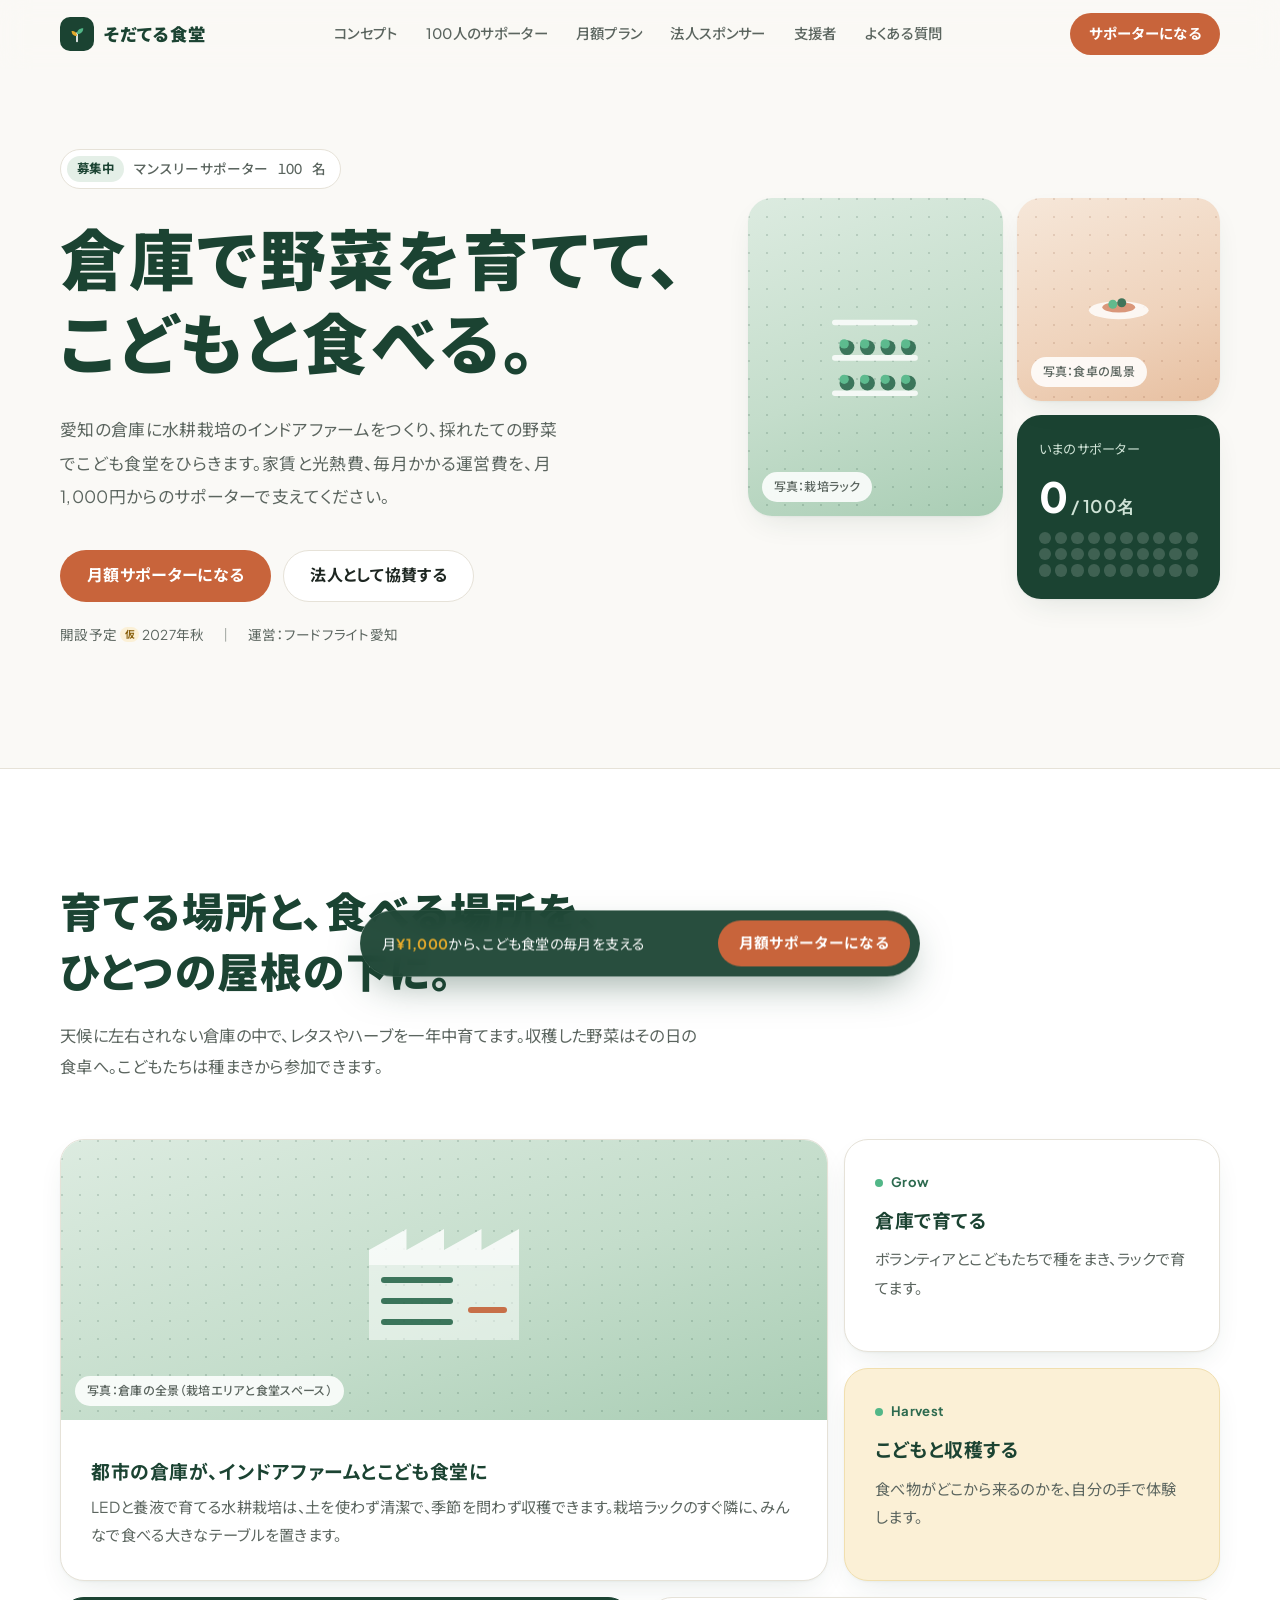
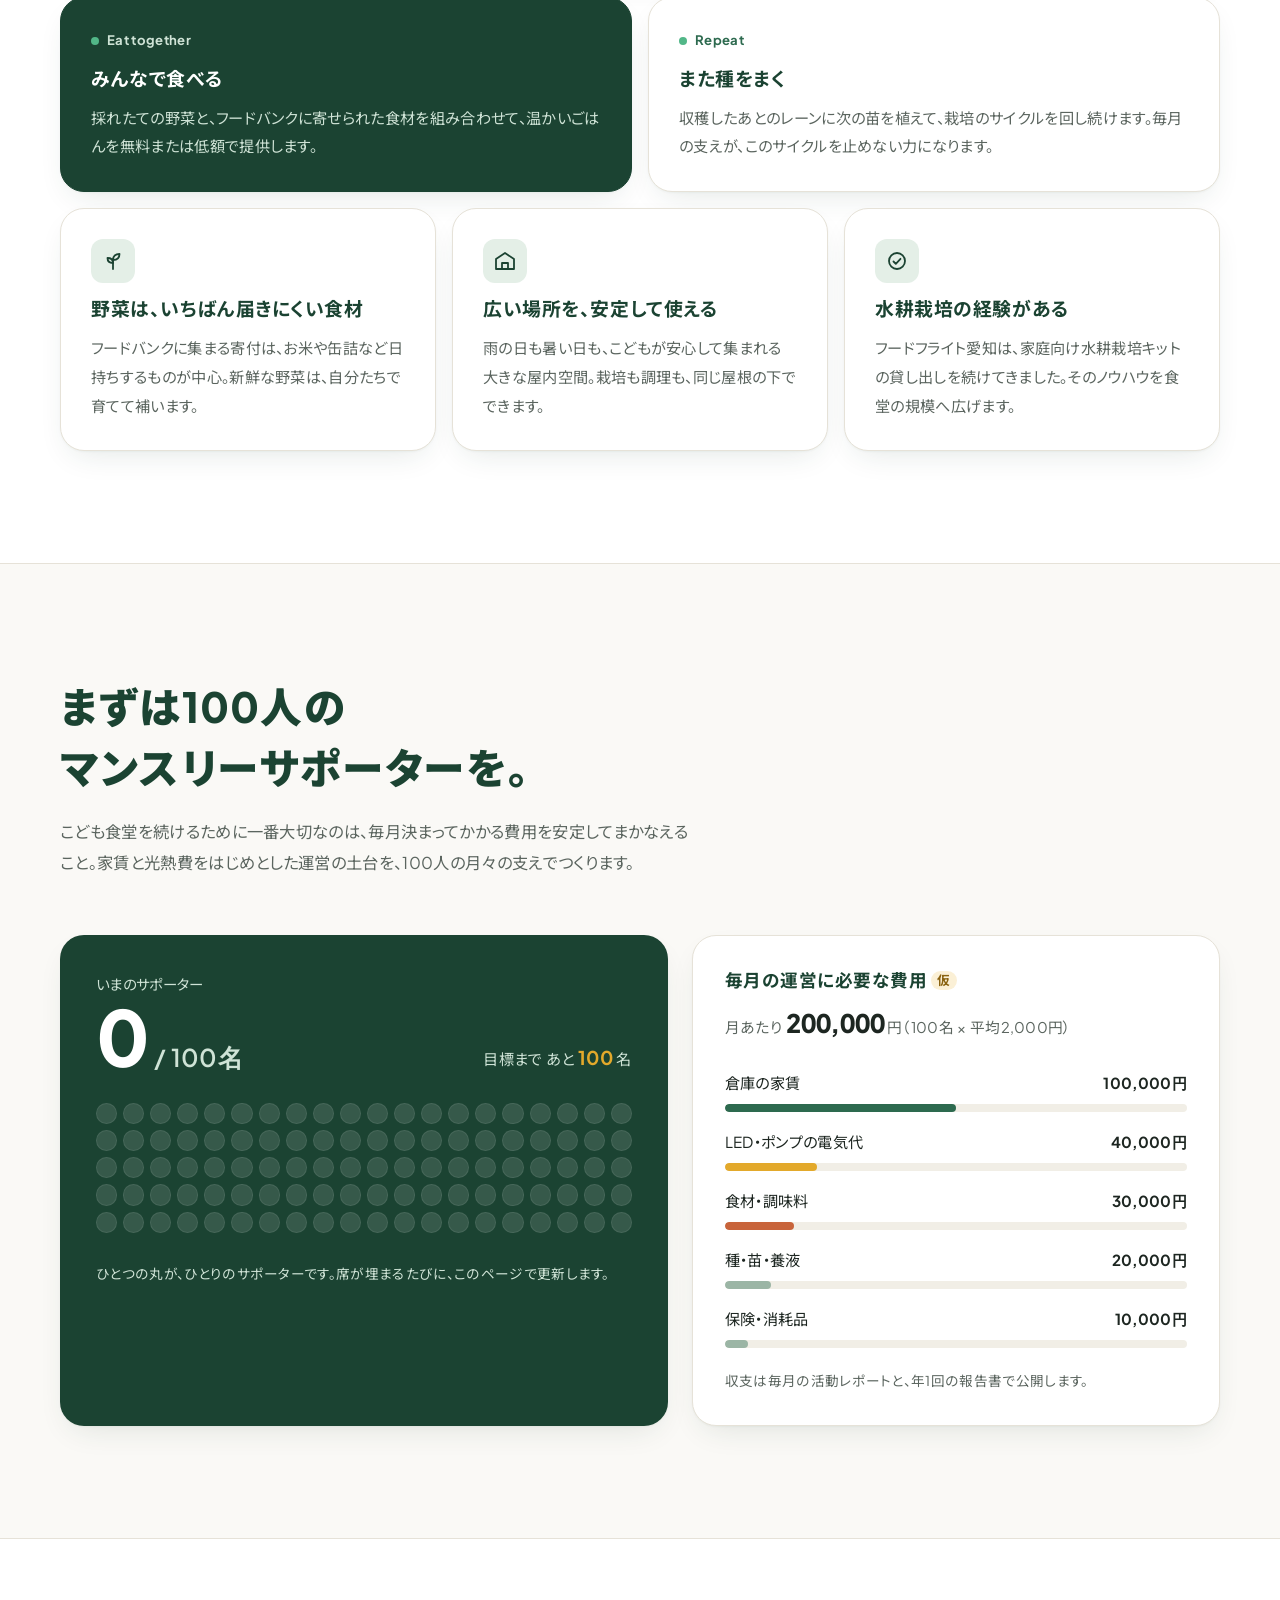
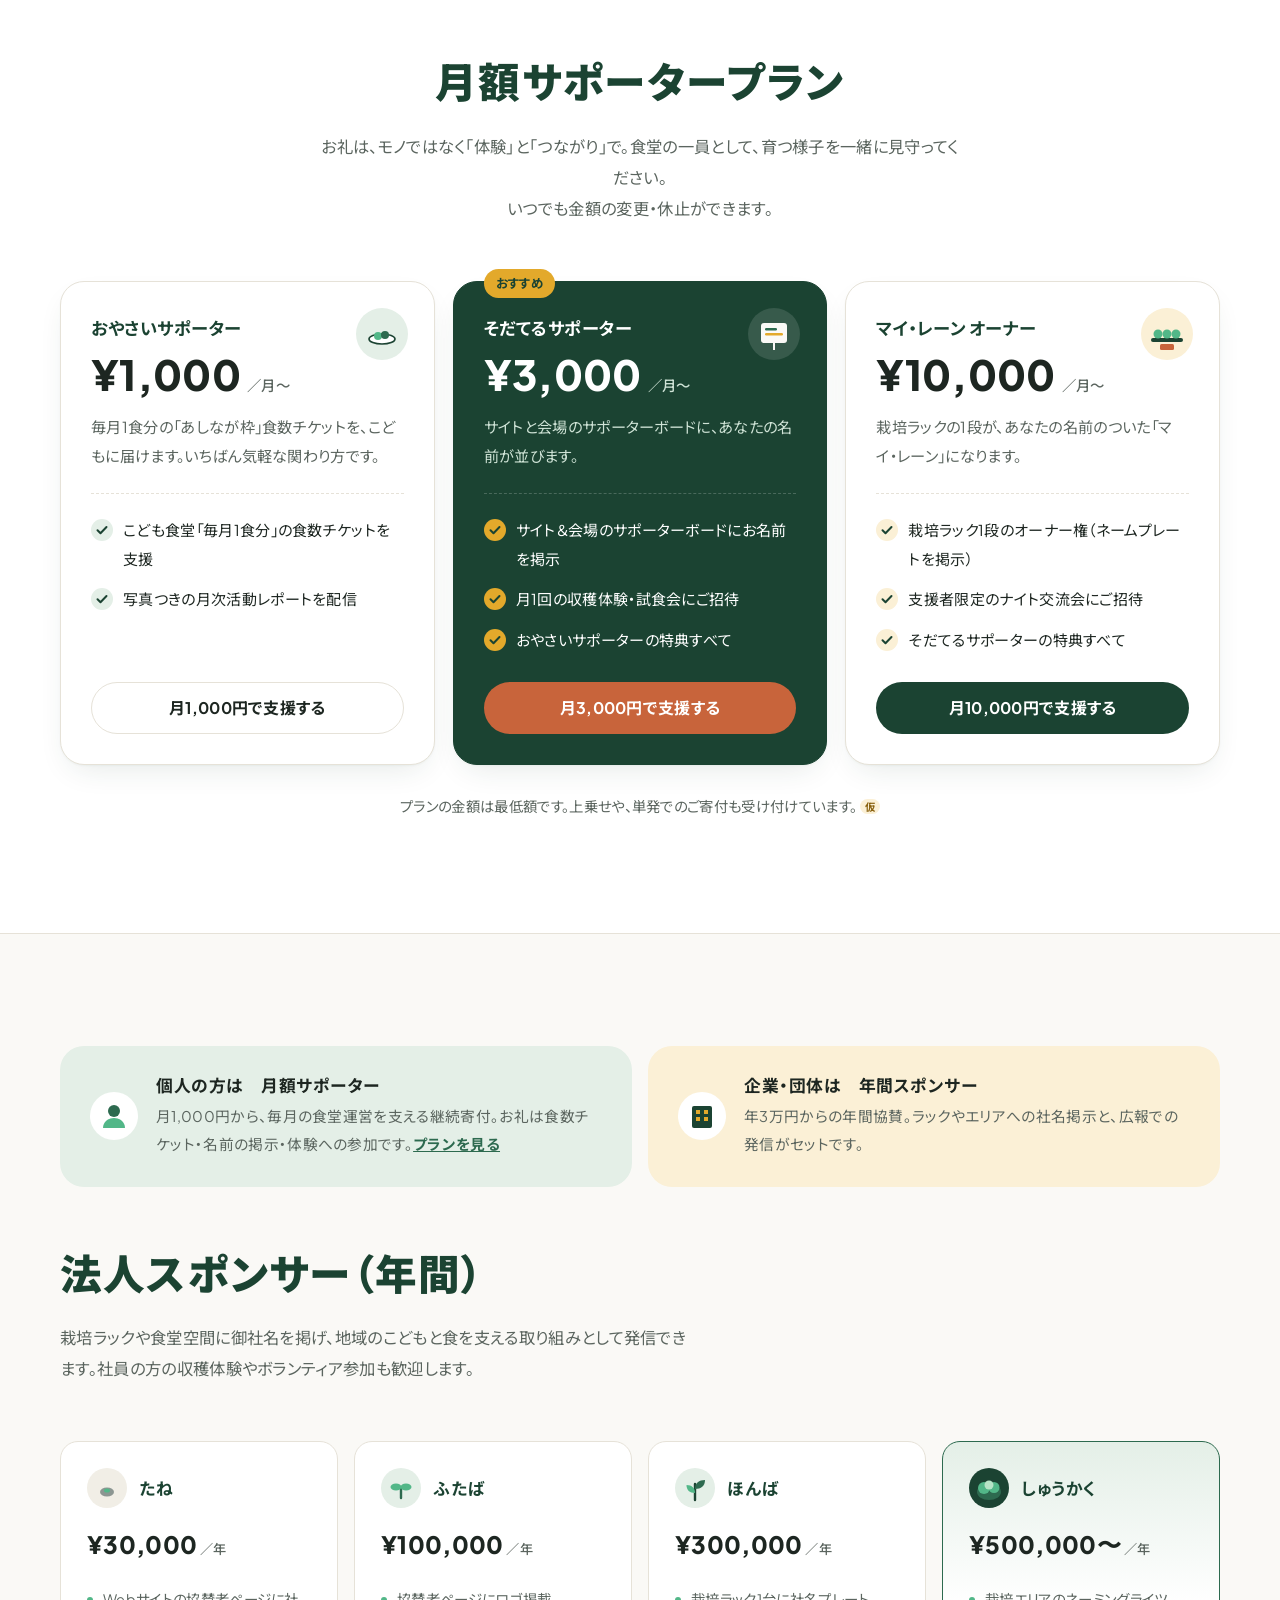
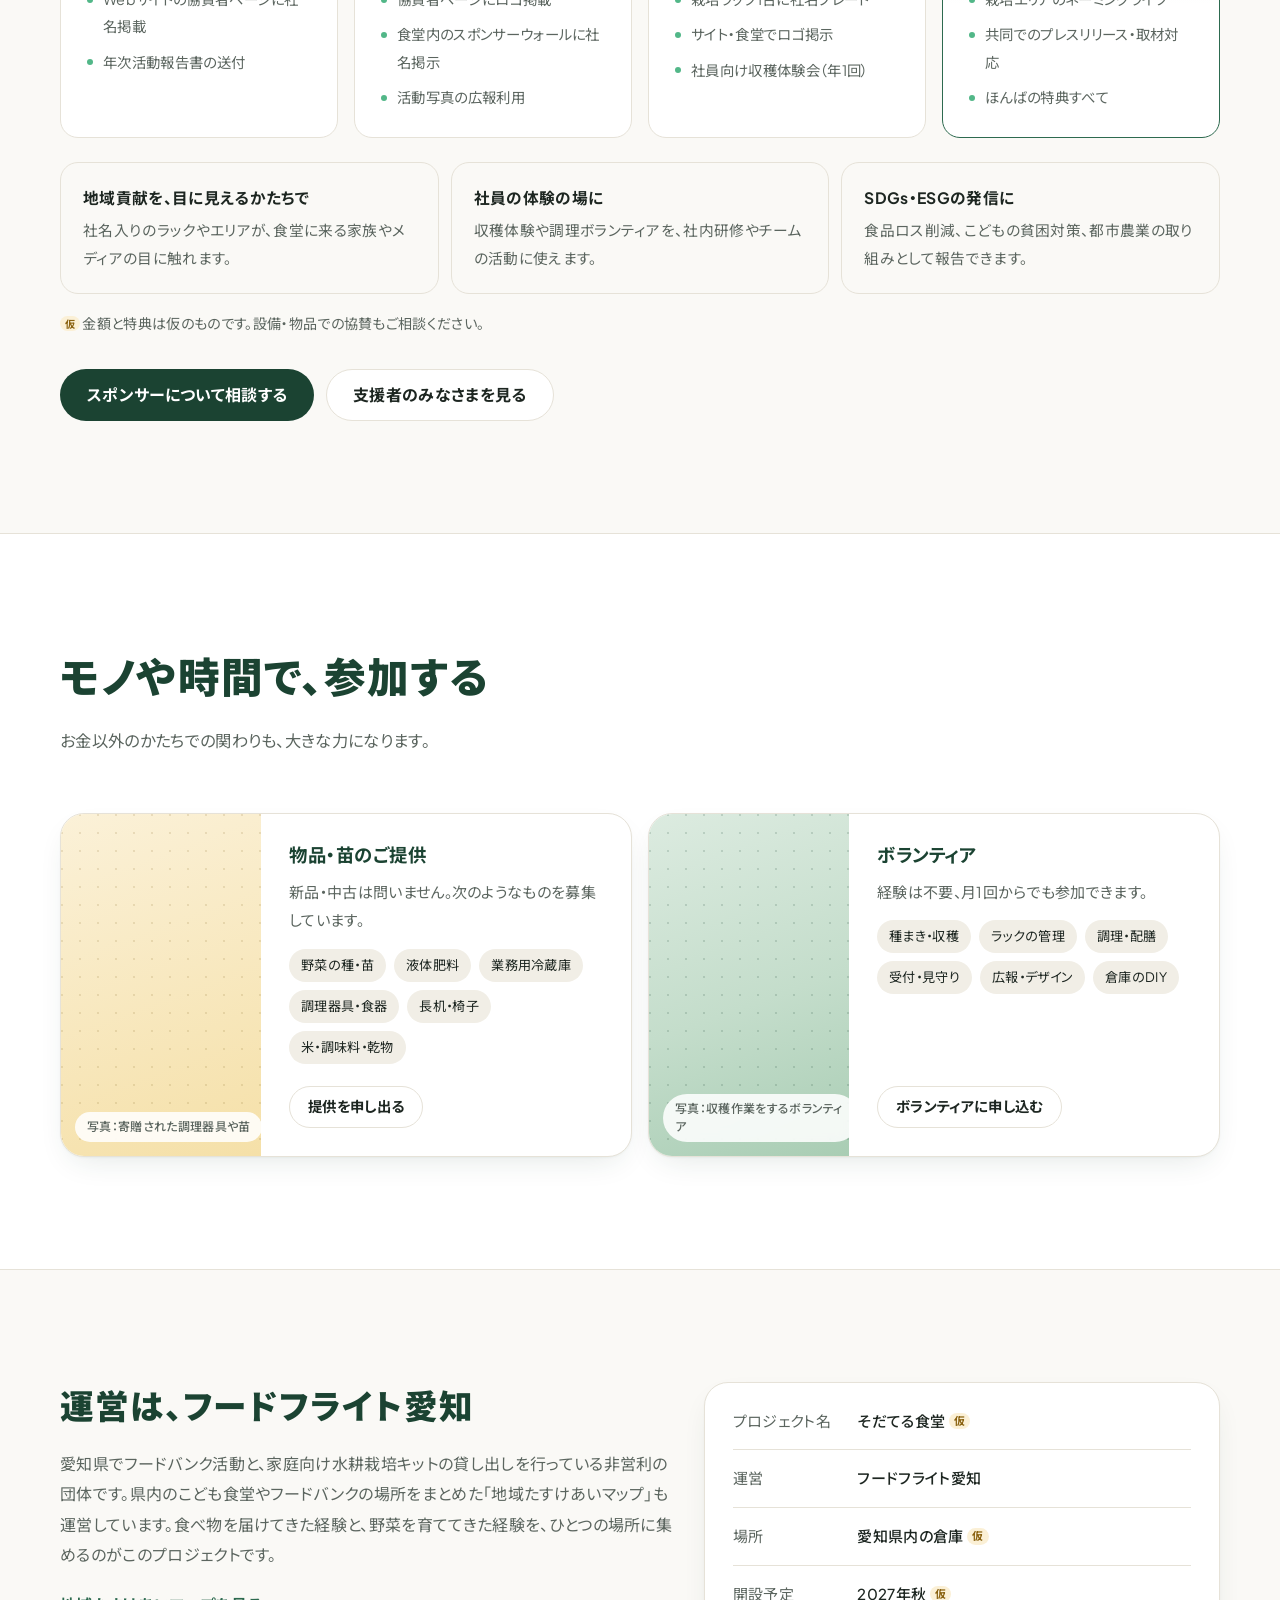
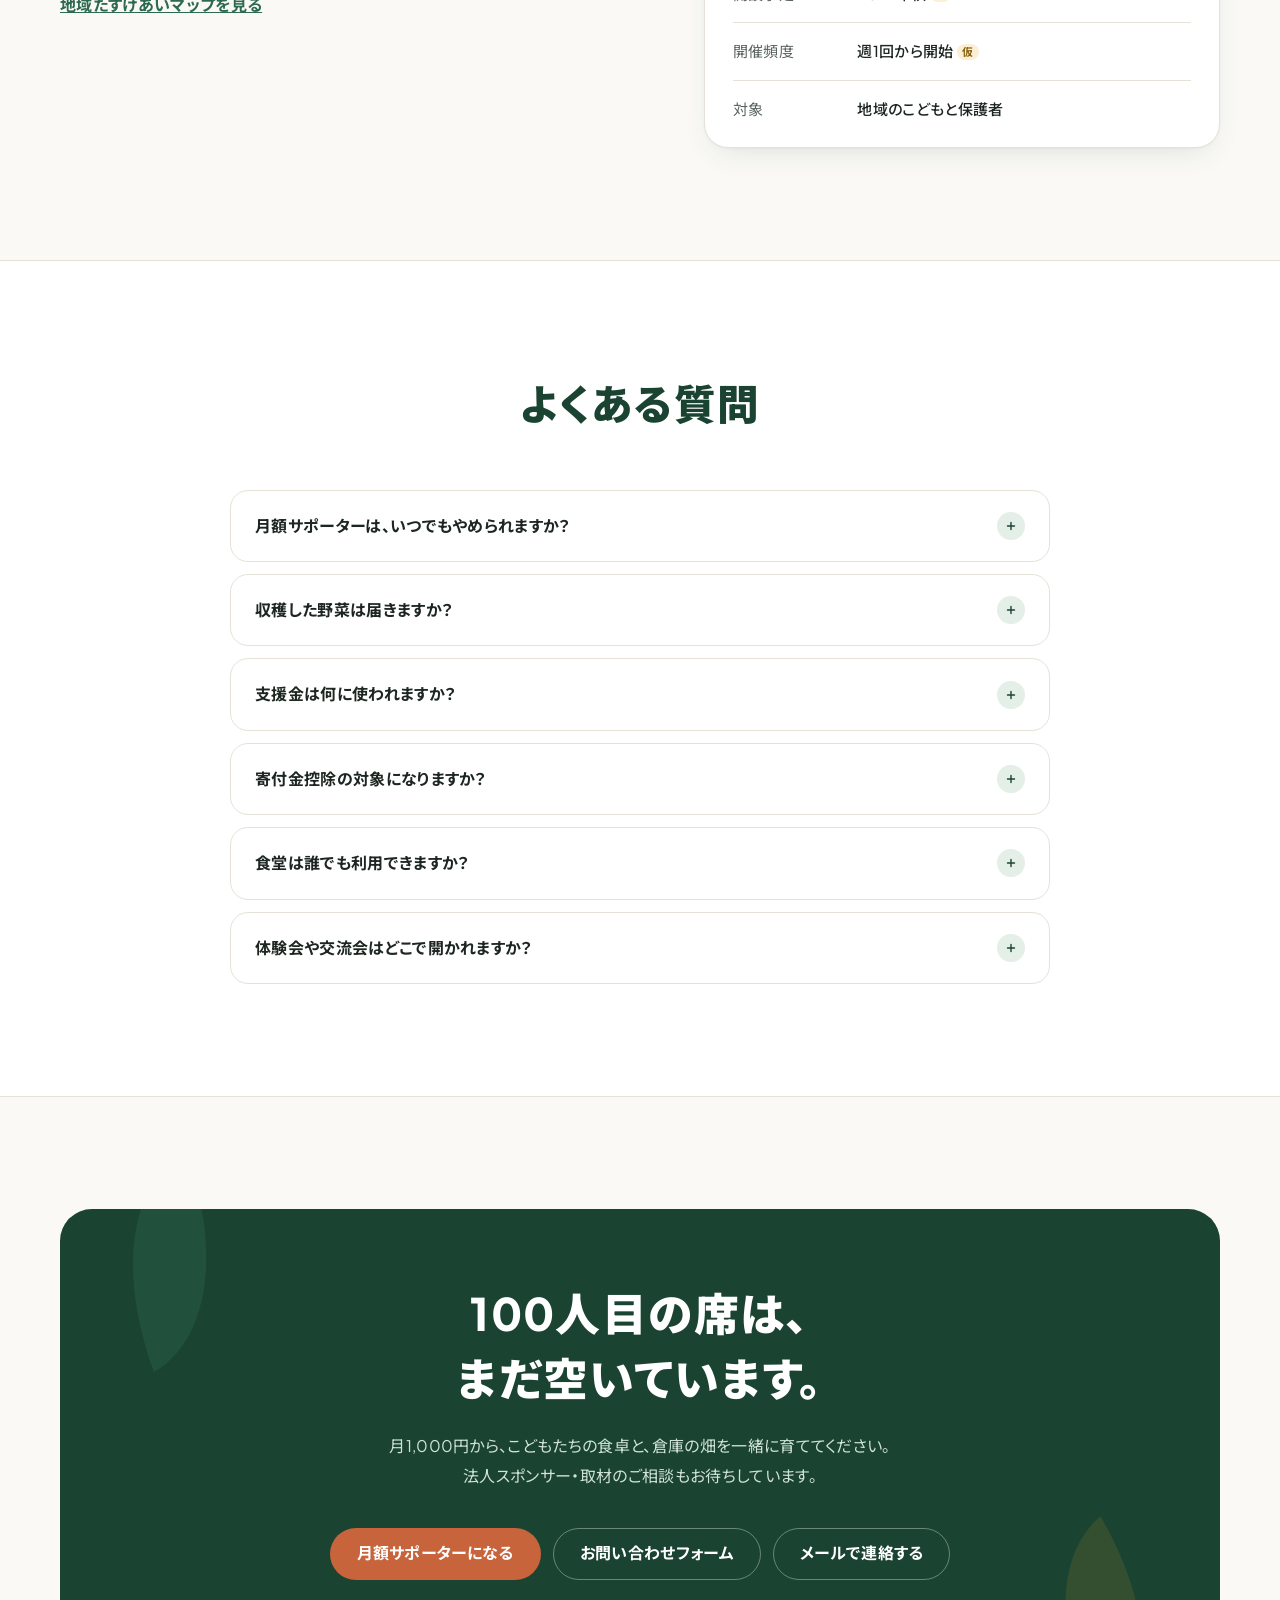
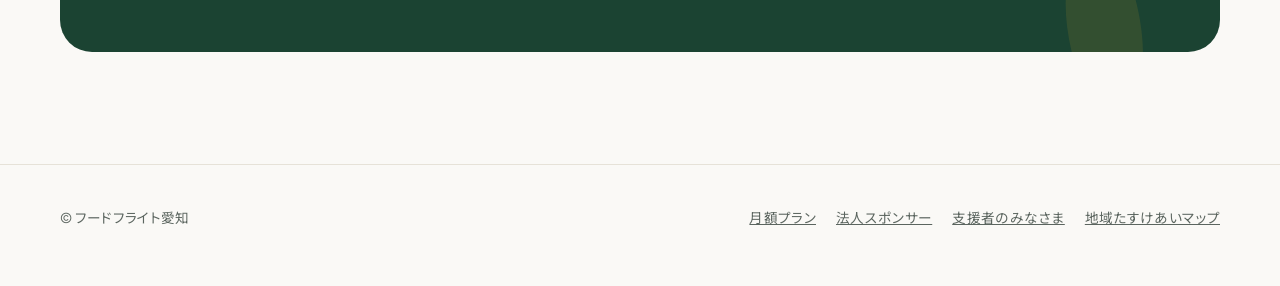
==== commit ca9b1a39: "Add files via upload" ====
--- a/index.html
+++ b/index.html
@@ -340,14 +340,14 @@
       そだてる食堂
     </a>
     <nav class="nav" aria-label="ページ内">
-      <a href="#concept">コンセプト</a>
+      <a href="#about">コンセプト</a>
       <a href="#goal">100人のサポーター</a>
-      <a href="#plans">月額プラン</a>
-      <a href="#corporate">法人スポンサー</a>
-      <a href="sponsors.html">協賛者</a>
+      <a href="#support">月額プラン</a>
+      <a href="#tiers">法人スポンサー</a>
+      <a href="sponsors.html">支援者</a>
       <a href="#faq">よくある質問</a>
     </nav>
-    <a class="btn btn-primary btn-sm js-monthly" href="#plans">サポーターになる</a>
+    <a class="btn btn-primary btn-sm js-monthly" href="#support">サポーターになる</a>
   </div>
 </header>
 
@@ -361,8 +361,8 @@
       <h1 id="hero-title"><span class="line">倉庫で野菜を育てて、</span><span class="line">こどもと食べる。</span></h1>
       <p class="hero-lead">愛知の倉庫に水耕栽培のインドアファームをつくり、採れたての野菜でこども食堂をひらきます。家賃と光熱費、毎月かかる運営費を、月1,000円からのサポーターで支えてください。</p>
       <div class="hero-actions">
-        <a class="btn btn-primary js-monthly" href="#plans">月額サポーターになる</a>
-        <a class="btn btn-ghost" href="#corporate">法人として協賛する</a>
+        <a class="btn btn-primary js-monthly" href="#support">月額サポーターになる</a>
+        <a class="btn btn-ghost" href="#tiers">法人として協賛する</a>
       </div>
       <p class="hero-meta">開設予定 <span class="tmp">仮</span> 2027年秋　｜　運営：フードフライト愛知</p>
     </div>
@@ -384,7 +384,7 @@
 </section>
 
 <!-- ================= CONCEPT (bento) ================= -->
-<section class="sec sec-alt" id="concept" aria-labelledby="concept-title">
+<section class="sec sec-alt" id="about" aria-labelledby="concept-title">
   <div class="wrap">
     <div class="sec-head">
       <h2 id="concept-title"><span class="ib">育てる場所と、</span><span class="ib">食べる場所を、</span><br><span class="ib">ひとつの屋根の下に。</span></h2>
@@ -479,7 +479,7 @@
 </section>
 
 <!-- ================= MONTHLY PLANS ================= -->
-<section class="sec sec-alt" id="plans" aria-labelledby="plans-title">
+<section class="sec sec-alt" id="support" aria-labelledby="plans-title">
   <div class="wrap">
     <div class="sec-head center">
       <h2 id="plans-title">月額サポータープラン</h2>
@@ -489,41 +489,41 @@
     <div class="plans">
       <article class="plan">
         <svg class="plan-art" viewBox="0 0 52 52" aria-hidden="true"><circle cx="26" cy="26" r="26" fill="#E4EFE7"/><ellipse cx="26" cy="31" rx="13" ry="5" fill="#fff" stroke="#1B4332" stroke-width="1.6"/><circle cx="22" cy="28" r="4" fill="#52B788"/><circle cx="29" cy="27" r="4" fill="#2D6A4F"/></svg>
-        <h3 class="plan-name">あしながサポーター</h3>
+        <h3 class="plan-name">おやさいサポーター</h3>
         <p class="plan-price"><span class="yen">¥1,000</span><span class="per">／月〜</span></p>
-        <p class="plan-lead">毎月、こどもひとり分の1食を支えます。いちばん気軽な関わり方です。</p>
+        <p class="plan-lead">毎月1食分の「あしなが枠」食数チケットを、こどもに届けます。いちばん気軽な関わり方です。</p>
         <ul>
-          <li><svg viewBox="0 0 22 22" aria-hidden="true"><circle cx="11" cy="11" r="11" fill="#E4EFE7"/><path d="M6.5 11.2l3 3 6-6.2" fill="none" stroke="#1B4332" stroke-width="2" stroke-linecap="round" stroke-linejoin="round"/></svg>写真つき活動レポートを毎月メールでお届け</li>
-          <li><svg viewBox="0 0 22 22" aria-hidden="true"><circle cx="11" cy="11" r="11" fill="#E4EFE7"/><path d="M6.5 11.2l3 3 6-6.2" fill="none" stroke="#1B4332" stroke-width="2" stroke-linecap="round" stroke-linejoin="round"/></svg>年1回の収支報告書</li>
+          <li><svg viewBox="0 0 22 22" aria-hidden="true"><circle cx="11" cy="11" r="11" fill="#E4EFE7"/><path d="M6.5 11.2l3 3 6-6.2" fill="none" stroke="#1B4332" stroke-width="2" stroke-linecap="round" stroke-linejoin="round"/></svg>こども食堂「毎月1食分」の食数チケットを支援</li>
+          <li><svg viewBox="0 0 22 22" aria-hidden="true"><circle cx="11" cy="11" r="11" fill="#E4EFE7"/><path d="M6.5 11.2l3 3 6-6.2" fill="none" stroke="#1B4332" stroke-width="2" stroke-linecap="round" stroke-linejoin="round"/></svg>写真つきの月次活動レポートを配信</li>
         </ul>
-        <a class="btn btn-ghost btn-block js-monthly" href="#plans">月1,000円で支援する</a>
+        <a class="btn btn-ghost btn-block js-monthly" href="#support">月1,000円で支援する</a>
       </article>
 
       <article class="plan featured">
         <span class="plan-flag">おすすめ</span>
         <svg class="plan-art" viewBox="0 0 52 52" aria-hidden="true"><circle cx="26" cy="26" r="26" fill="rgba(255,255,255,.12)"/><rect x="13" y="15" width="26" height="20" rx="3" fill="#FAF9F6"/><rect x="17" y="20" width="12" height="2.4" rx="1.2" fill="#2D6A4F"/><rect x="17" y="25" width="18" height="2.4" rx="1.2" fill="#E3A92B"/><path d="M26 35v7" stroke="#FAF9F6" stroke-width="2"/></svg>
-        <h3 class="plan-name">ボードサポーター</h3>
+        <h3 class="plan-name">そだてるサポーター</h3>
         <p class="plan-price"><span class="yen">¥3,000</span><span class="per">／月〜</span></p>
-        <p class="plan-lead">栽培ラックの横のサポーターボードに、あなたの名前が並びます。</p>
+        <p class="plan-lead">サイトと会場のサポーターボードに、あなたの名前が並びます。</p>
         <ul>
-          <li><svg viewBox="0 0 22 22" aria-hidden="true"><circle cx="11" cy="11" r="11" fill="#E3A92B"/><path d="M6.5 11.2l3 3 6-6.2" fill="none" stroke="#1B4332" stroke-width="2" stroke-linecap="round" stroke-linejoin="round"/></svg>サポーターボードにお名前を掲示</li>
+          <li><svg viewBox="0 0 22 22" aria-hidden="true"><circle cx="11" cy="11" r="11" fill="#E3A92B"/><path d="M6.5 11.2l3 3 6-6.2" fill="none" stroke="#1B4332" stroke-width="2" stroke-linecap="round" stroke-linejoin="round"/></svg>サイト＆会場のサポーターボードにお名前を掲示</li>
           <li><svg viewBox="0 0 22 22" aria-hidden="true"><circle cx="11" cy="11" r="11" fill="#E3A92B"/><path d="M6.5 11.2l3 3 6-6.2" fill="none" stroke="#1B4332" stroke-width="2" stroke-linecap="round" stroke-linejoin="round"/></svg>月1回の収穫体験・試食会にご招待</li>
-          <li><svg viewBox="0 0 22 22" aria-hidden="true"><circle cx="11" cy="11" r="11" fill="#E3A92B"/><path d="M6.5 11.2l3 3 6-6.2" fill="none" stroke="#1B4332" stroke-width="2" stroke-linecap="round" stroke-linejoin="round"/></svg>あしながサポーターの特典すべて</li>
+          <li><svg viewBox="0 0 22 22" aria-hidden="true"><circle cx="11" cy="11" r="11" fill="#E3A92B"/><path d="M6.5 11.2l3 3 6-6.2" fill="none" stroke="#1B4332" stroke-width="2" stroke-linecap="round" stroke-linejoin="round"/></svg>おやさいサポーターの特典すべて</li>
         </ul>
-        <a class="btn btn-primary btn-block js-monthly" href="#plans">月3,000円で支援する</a>
+        <a class="btn btn-primary btn-block js-monthly" href="#support">月3,000円で支援する</a>
       </article>
 
       <article class="plan">
         <svg class="plan-art" viewBox="0 0 52 52" aria-hidden="true"><circle cx="26" cy="26" r="26" fill="#FBF0D6"/><rect x="10" y="30" width="32" height="4" rx="2" fill="#1B4332"/><circle cx="17" cy="26" r="4.5" fill="#52B788"/><circle cx="26" cy="26" r="4.5" fill="#52B788"/><circle cx="35" cy="26" r="4.5" fill="#52B788"/><rect x="19" y="36" width="14" height="6" rx="1.5" fill="#C8643B"/></svg>
-        <h3 class="plan-name">マイ・レーンオーナー</h3>
+        <h3 class="plan-name">マイ・レーン オーナー</h3>
         <p class="plan-price"><span class="yen">¥10,000</span><span class="per">／月〜</span></p>
-        <p class="plan-lead">栽培棚の1レーンが、あなたの名前のついたレーンになります。</p>
+        <p class="plan-lead">栽培ラックの1段が、あなたの名前のついた「マイ・レーン」になります。</p>
         <ul>
-          <li><svg viewBox="0 0 22 22" aria-hidden="true"><circle cx="11" cy="11" r="11" fill="#FBF0D6"/><path d="M6.5 11.2l3 3 6-6.2" fill="none" stroke="#1B4332" stroke-width="2" stroke-linecap="round" stroke-linejoin="round"/></svg>「マイ・レーン」のオーナー権（名前入りプレートを掲示）</li>
-          <li><svg viewBox="0 0 22 22" aria-hidden="true"><circle cx="11" cy="11" r="11" fill="#FBF0D6"/><path d="M6.5 11.2l3 3 6-6.2" fill="none" stroke="#1B4332" stroke-width="2" stroke-linecap="round" stroke-linejoin="round"/></svg>サポーター限定のナイト交流会にご招待</li>
-          <li><svg viewBox="0 0 22 22" aria-hidden="true"><circle cx="11" cy="11" r="11" fill="#FBF0D6"/><path d="M6.5 11.2l3 3 6-6.2" fill="none" stroke="#1B4332" stroke-width="2" stroke-linecap="round" stroke-linejoin="round"/></svg>ボードサポーターの特典すべて</li>
+          <li><svg viewBox="0 0 22 22" aria-hidden="true"><circle cx="11" cy="11" r="11" fill="#FBF0D6"/><path d="M6.5 11.2l3 3 6-6.2" fill="none" stroke="#1B4332" stroke-width="2" stroke-linecap="round" stroke-linejoin="round"/></svg>栽培ラック1段のオーナー権（ネームプレートを掲示）</li>
+          <li><svg viewBox="0 0 22 22" aria-hidden="true"><circle cx="11" cy="11" r="11" fill="#FBF0D6"/><path d="M6.5 11.2l3 3 6-6.2" fill="none" stroke="#1B4332" stroke-width="2" stroke-linecap="round" stroke-linejoin="round"/></svg>支援者限定のナイト交流会にご招待</li>
+          <li><svg viewBox="0 0 22 22" aria-hidden="true"><circle cx="11" cy="11" r="11" fill="#FBF0D6"/><path d="M6.5 11.2l3 3 6-6.2" fill="none" stroke="#1B4332" stroke-width="2" stroke-linecap="round" stroke-linejoin="round"/></svg>そだてるサポーターの特典すべて</li>
         </ul>
-        <a class="btn btn-dark btn-block js-monthly" href="#plans">月10,000円で支援する</a>
+        <a class="btn btn-dark btn-block js-monthly" href="#support">月10,000円で支援する</a>
       </article>
     </div>
     <p class="plans-note">プランの金額は最低額です。上乗せや、単発でのご寄付も受け付けています。 <span class="tmp">仮</span></p>
@@ -531,18 +531,18 @@
 </section>
 
 <!-- ================= CORPORATE ================= -->
-<section class="sec" id="corporate" aria-labelledby="corp-title">
+<section class="sec" id="tiers" aria-labelledby="corp-title">
   <div class="wrap">
     <div class="roles">
       <div class="role me">
         <svg viewBox="0 0 48 48" aria-hidden="true"><circle cx="24" cy="24" r="24" fill="#fff"/><circle cx="24" cy="19" r="6" fill="#2D6A4F"/><path d="M13 36c0-6 5-10 11-10s11 4 11 10z" fill="#52B788"/></svg>
         <h3><span class="ib">個人の方は</span>　<span class="ib">月額サポーター</span></h3>
-        <p>月1,000円から。体験や名前の掲示で、食堂の仲間になれます。<a href="#plans">プランを見る</a></p>
+        <p>月1,000円から、毎月の食堂運営を支える継続寄付。お礼は食数チケット・名前の掲示・体験への参加です。<a href="#support">プランを見る</a></p>
       </div>
       <div class="role co">
         <svg viewBox="0 0 48 48" aria-hidden="true"><circle cx="24" cy="24" r="24" fill="#fff"/><rect x="14" y="14" width="20" height="22" rx="2" fill="#1B4332"/><g fill="#E3A92B"><rect x="18" y="18" width="4" height="4"/><rect x="26" y="18" width="4" height="4"/><rect x="18" y="25" width="4" height="4"/><rect x="26" y="25" width="4" height="4"/></g></svg>
         <h3><span class="ib">企業・団体は</span>　<span class="ib">年間スポンサー</span></h3>
-        <p>年3万円から。設備やエリアへの名入れで、地域貢献を発信できます。</p>
+        <p>年3万円からの年間協賛。ラックやエリアへの社名掲示と、広報での発信がセットです。</p>
       </div>
     </div>
 
@@ -583,7 +583,7 @@
 
     <div class="corp-actions">
       <a class="btn btn-dark js-form" href="#">スポンサーについて相談する</a>
-      <a class="btn btn-ghost" href="sponsors.html">協賛者のみなさまを見る</a>
+      <a class="btn btn-ghost" href="sponsors.html">支援者のみなさまを見る</a>
     </div>
   </div>
 </section>
@@ -663,7 +663,7 @@
       <h2 id="join-title">100人目の席は、<br>まだ空いています。</h2>
       <p>月1,000円から、こどもたちの食卓と、倉庫の畑を一緒に育ててください。法人スポンサー・取材のご相談もお待ちしています。</p>
       <div class="row">
-        <a class="btn btn-primary js-monthly" href="#plans">月額サポーターになる</a>
+        <a class="btn btn-primary js-monthly" href="#support">月額サポーターになる</a>
         <a class="btn btn-ghost js-form" href="#">お問い合わせフォーム</a>
         <a class="btn btn-ghost js-mail" href="#">メールで連絡する</a>
       </div>
@@ -677,9 +677,9 @@
   <div class="wrap">
     <span>© フードフライト愛知</span>
     <nav aria-label="フッター">
-      <a href="#plans">月額プラン</a>
-      <a href="#corporate">法人スポンサー</a>
-      <a href="sponsors.html">協賛者のみなさま</a>
+      <a href="#support">月額プラン</a>
+      <a href="#tiers">法人スポンサー</a>
+      <a href="sponsors.html">支援者のみなさま</a>
       <a href="https://foodflight-aichi.github.io/map/">地域たすけあいマップ</a>
     </nav>
   </div>
@@ -688,7 +688,7 @@
 <!-- 追従CTA -->
 <div class="float" id="float" aria-hidden="true">
   <p>月<b>¥1,000</b>から、こども食堂の毎月を支える</p>
-  <a class="btn btn-primary js-monthly" href="#plans" tabindex="-1">月額サポーターになる</a>
+  <a class="btn btn-primary js-monthly" href="#support" tabindex="-1">月額サポーターになる</a>
 </div>
 
 <script>
@@ -723,7 +723,7 @@
   const mail = CONTACT_EMAIL ? "mailto:" + CONTACT_EMAIL : "#";
   document.querySelectorAll(".js-monthly").forEach(a => {
     if (MONTHLY_URL){ a.href = MONTHLY_URL; a.target = "_blank"; a.rel = "noopener"; }
-    else a.href = "#plans";
+    else a.href = "#support";
   });
   document.querySelectorAll(".js-form").forEach(a => {
     a.href = CONTACT_FORM_URL || mail;
@@ -737,7 +737,7 @@
   const float = document.getElementById("float");
   const floatBtn = float.querySelector("a");
   const hero = document.querySelector(".hero");
-  const hideZones = [document.getElementById("plans"), document.getElementById("join")];
+  const hideZones = [document.getElementById("support"), document.getElementById("join")];
   let pastHero = false;
   const visibleZones = new Set();
   const update = () => {
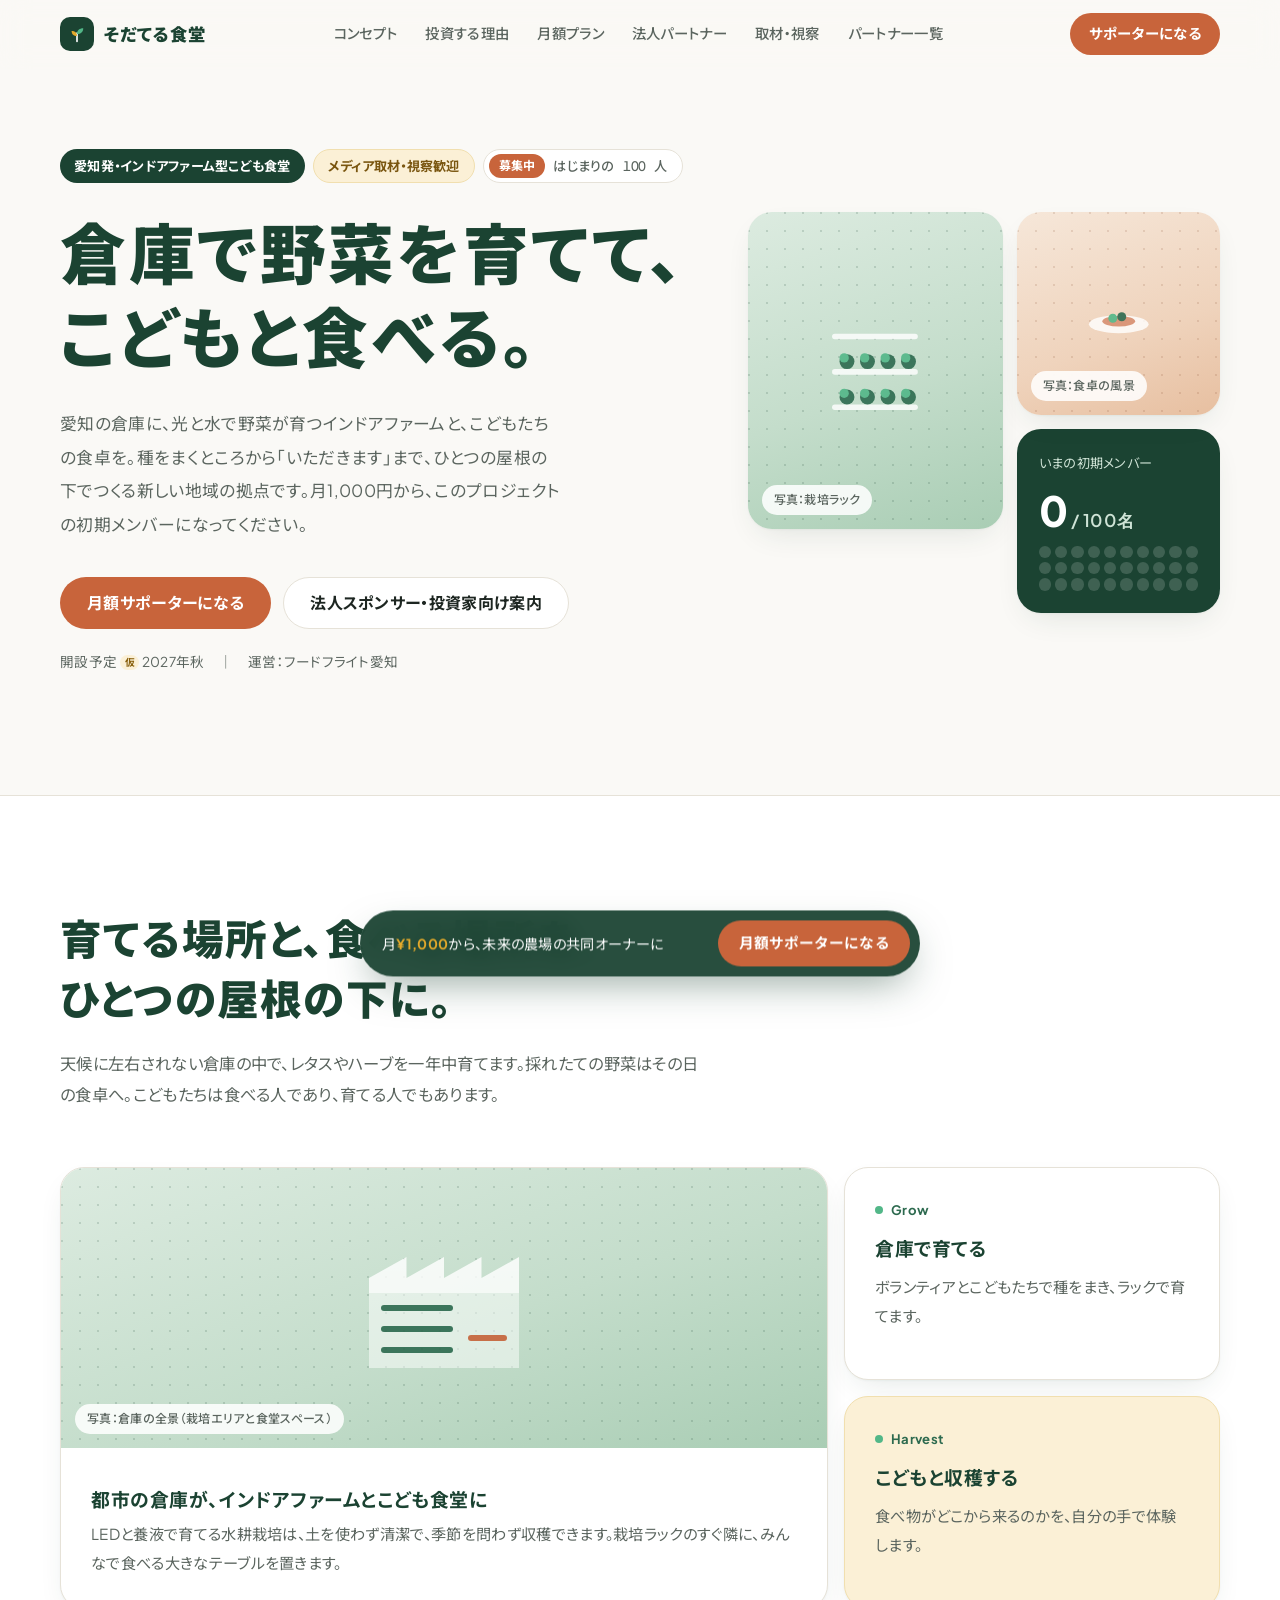
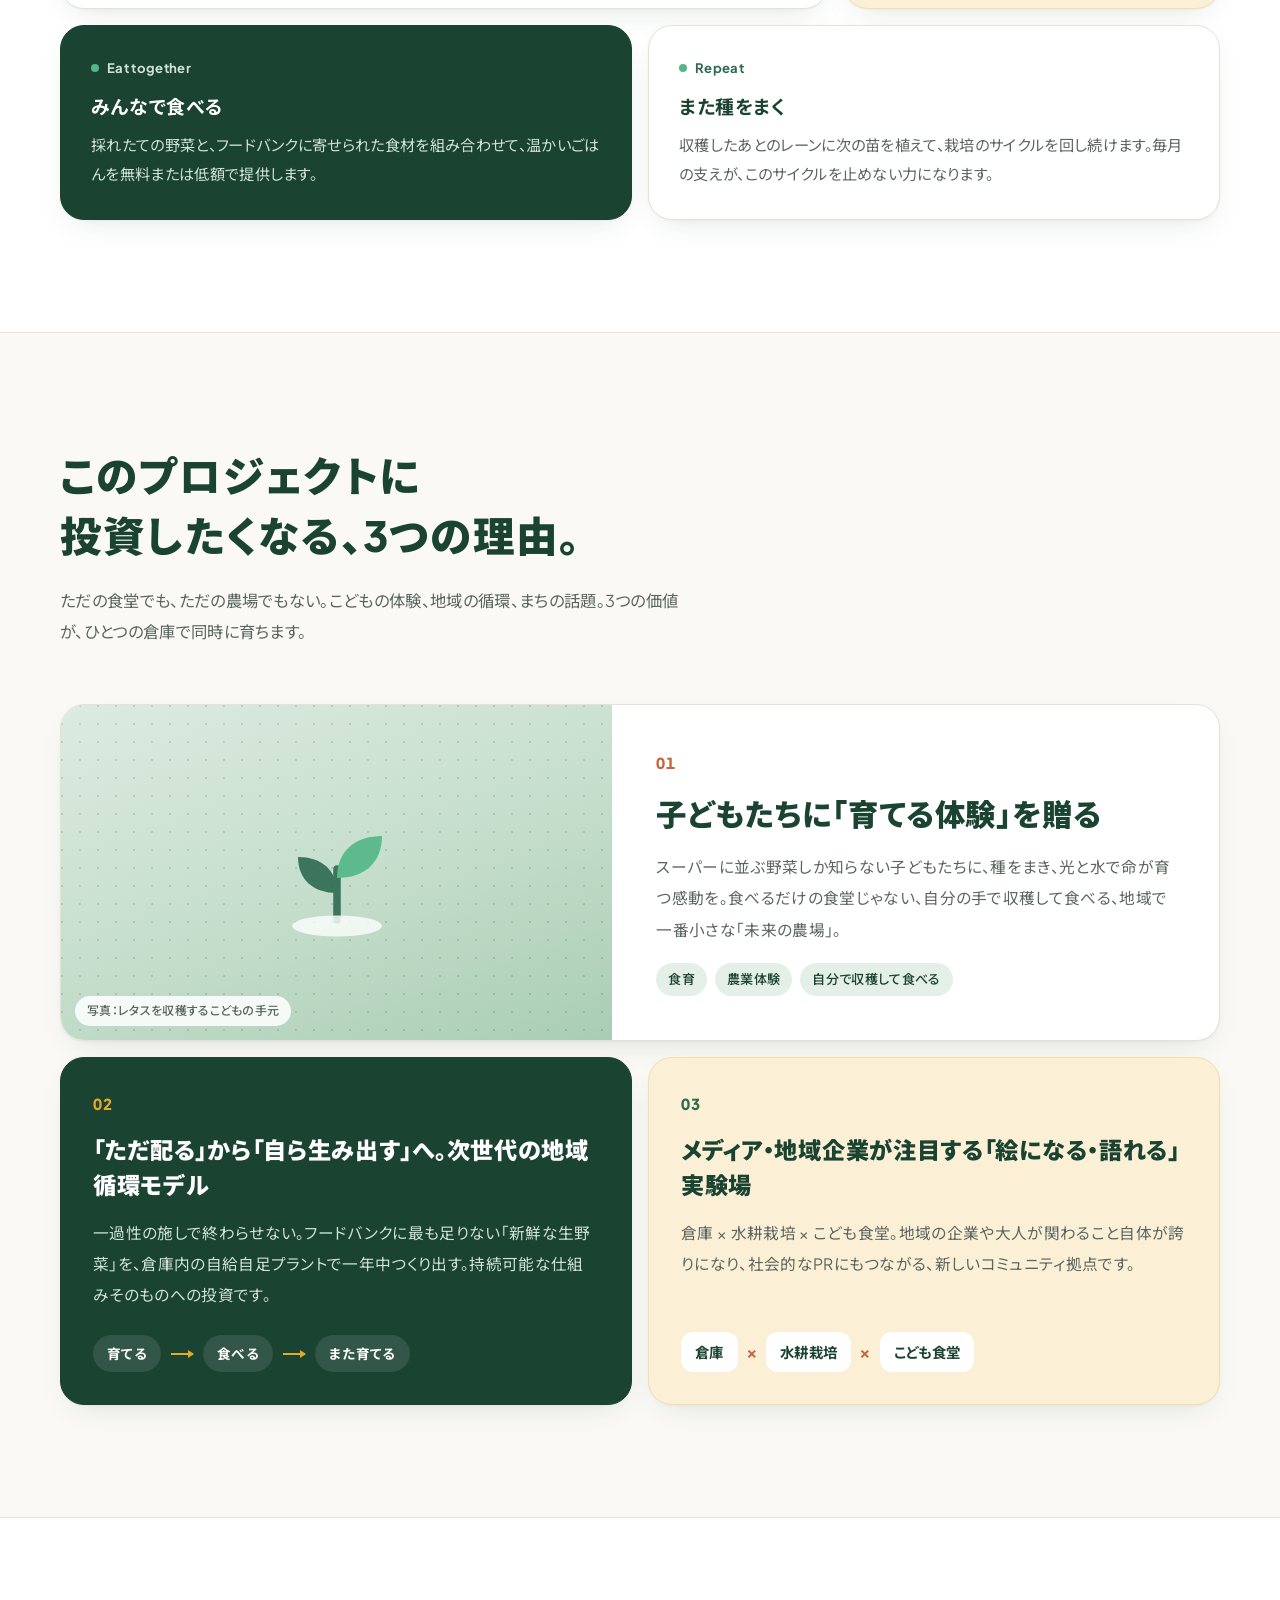
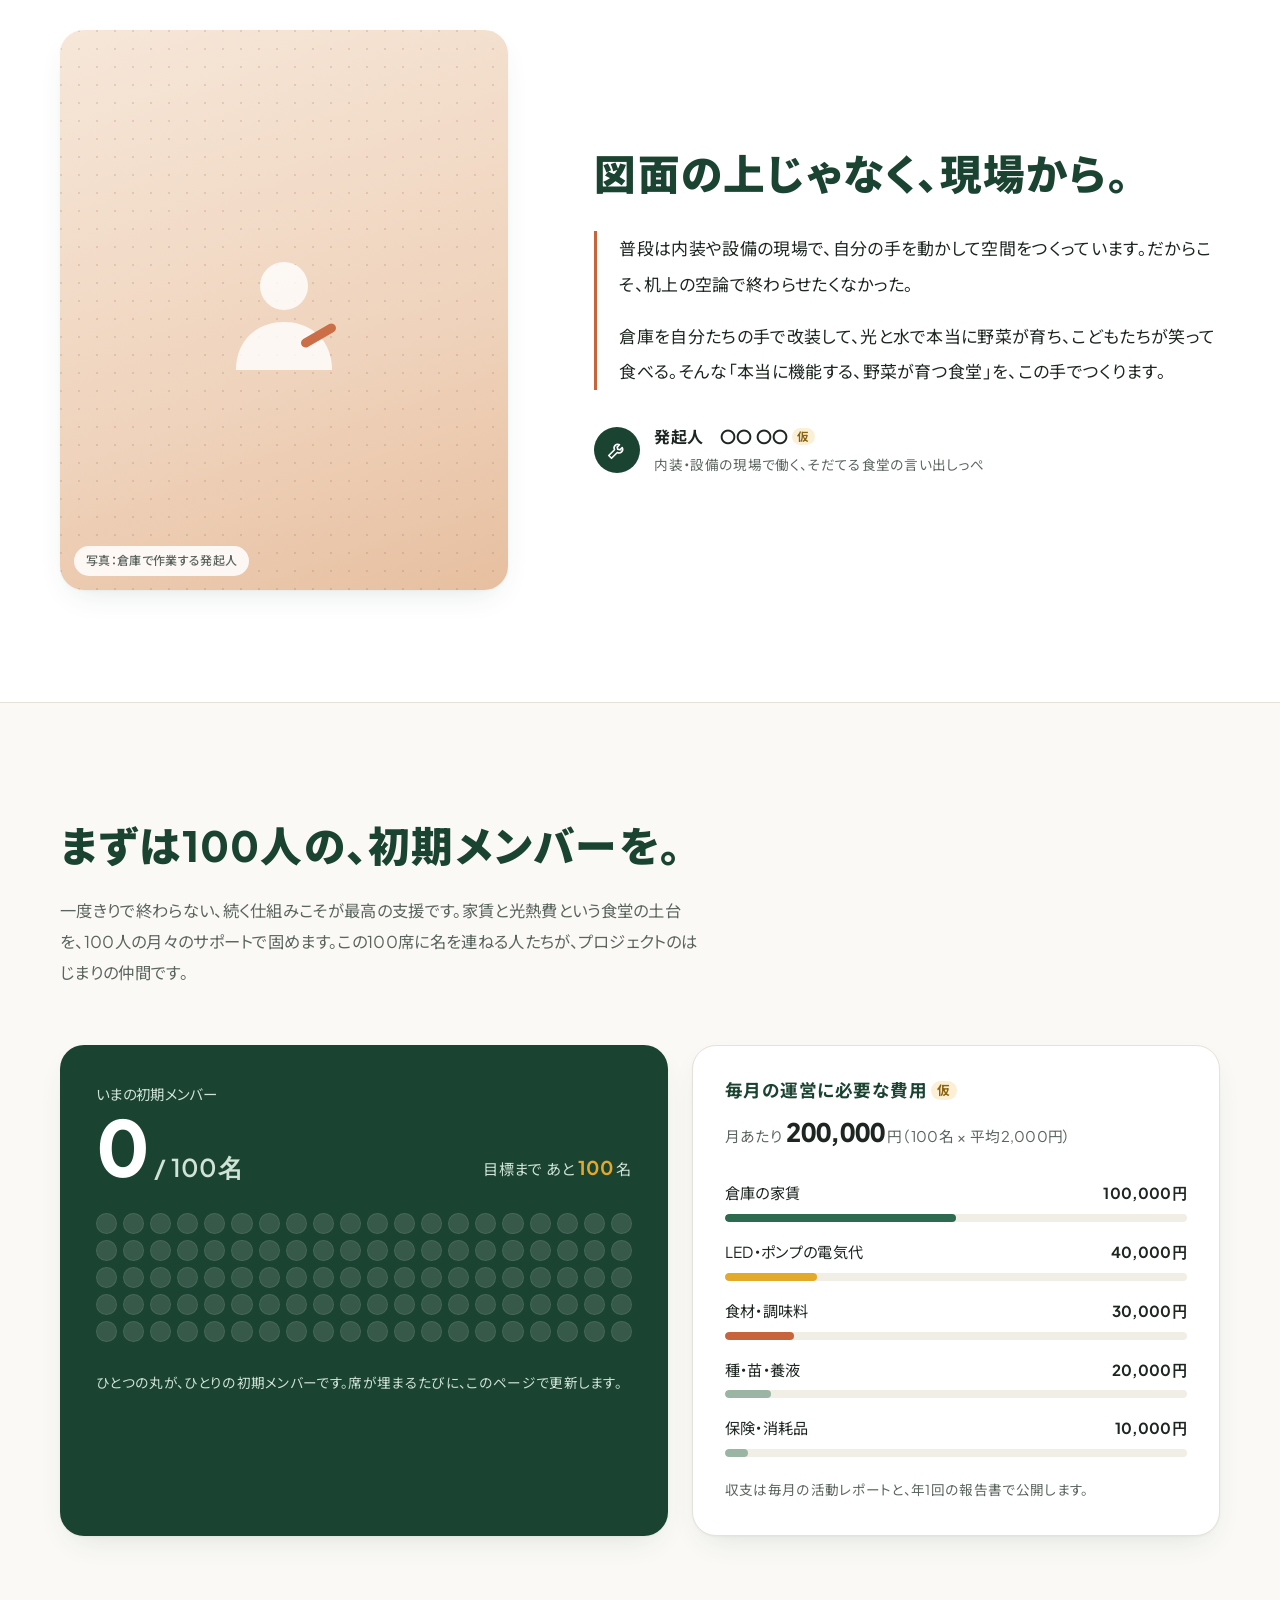
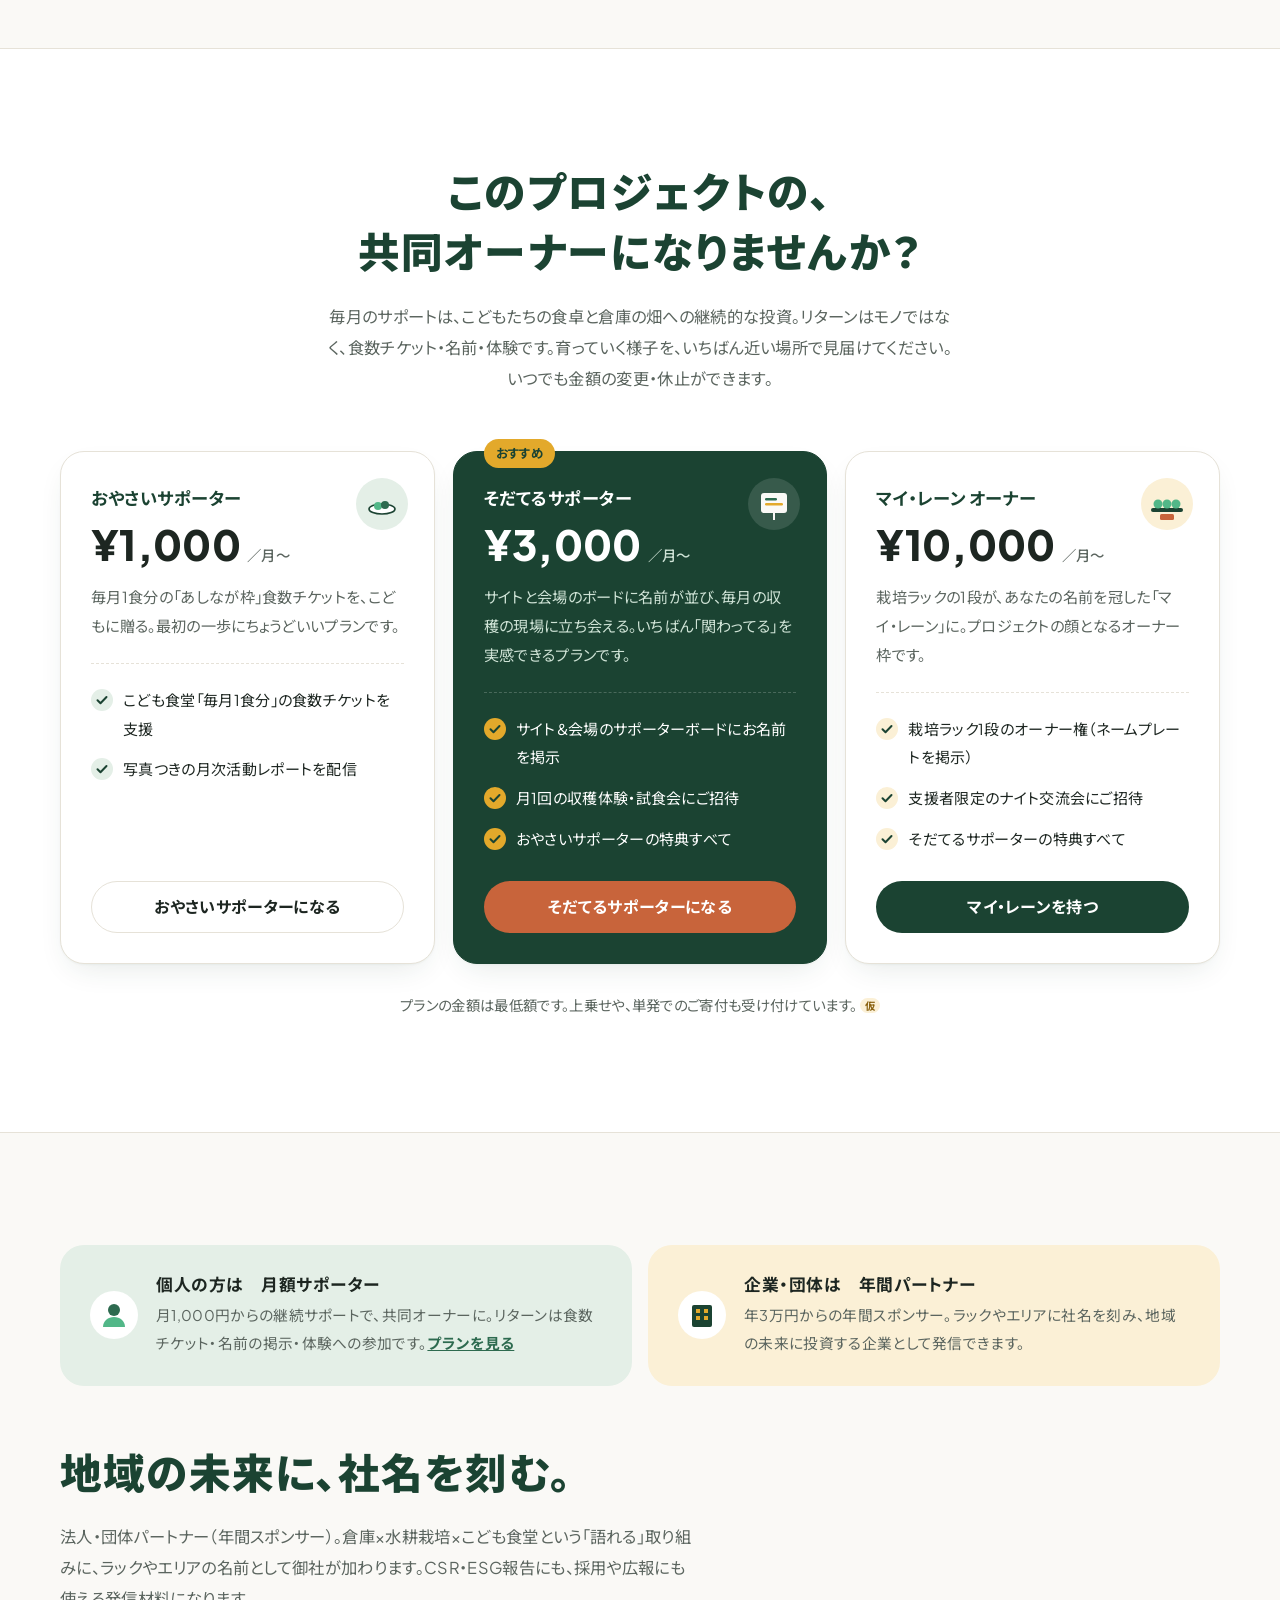
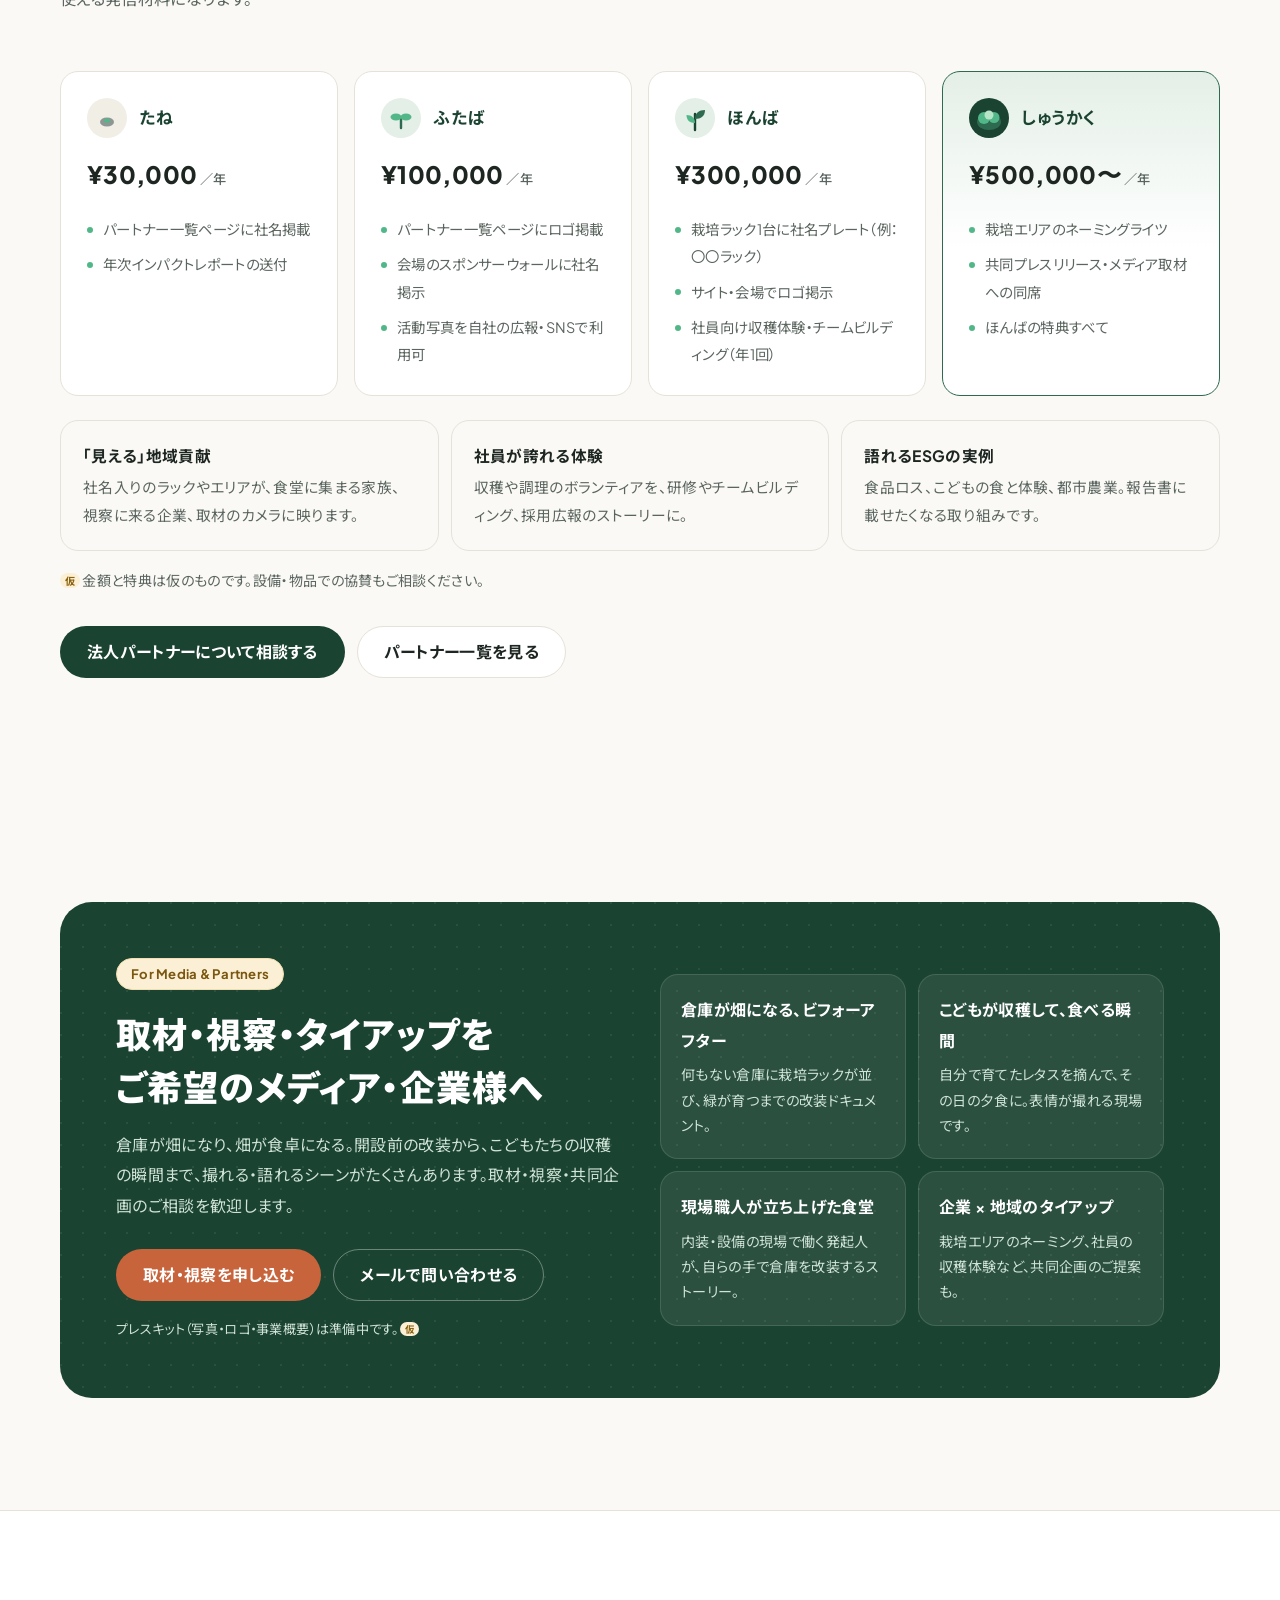
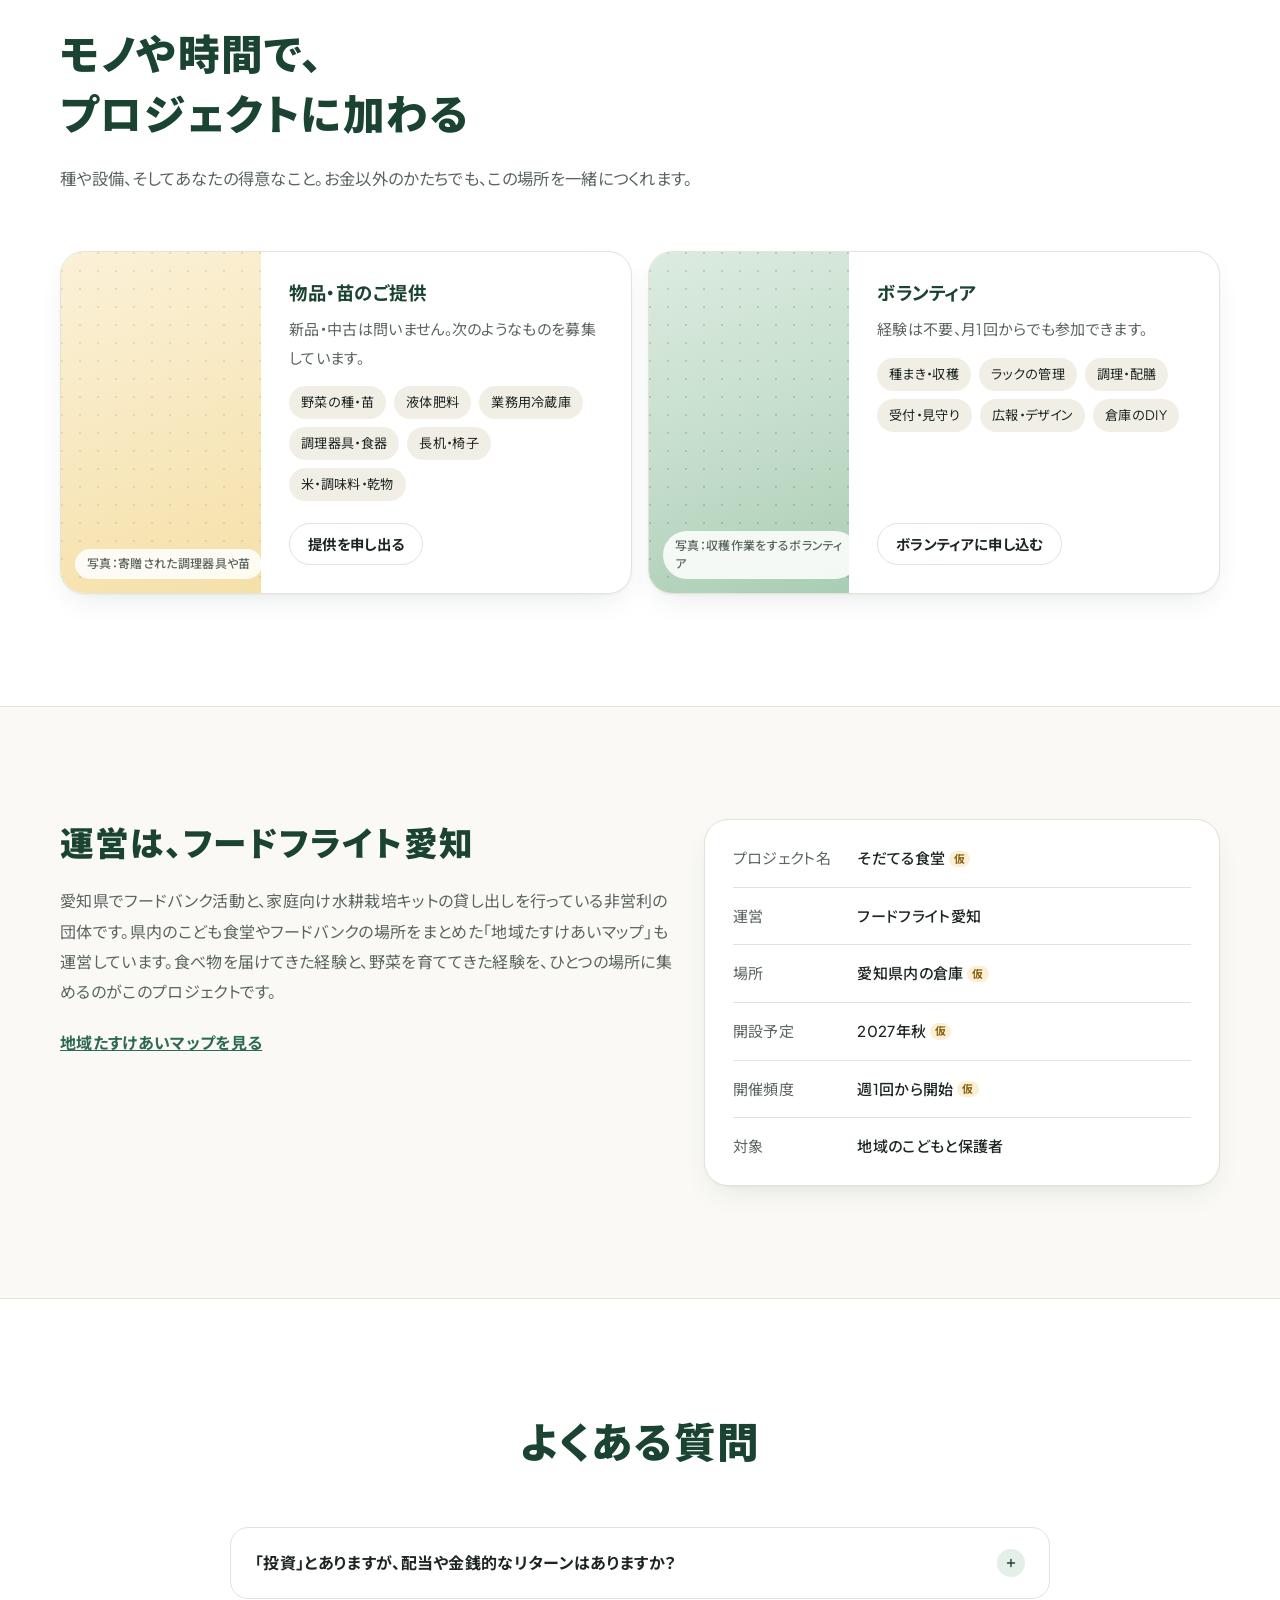
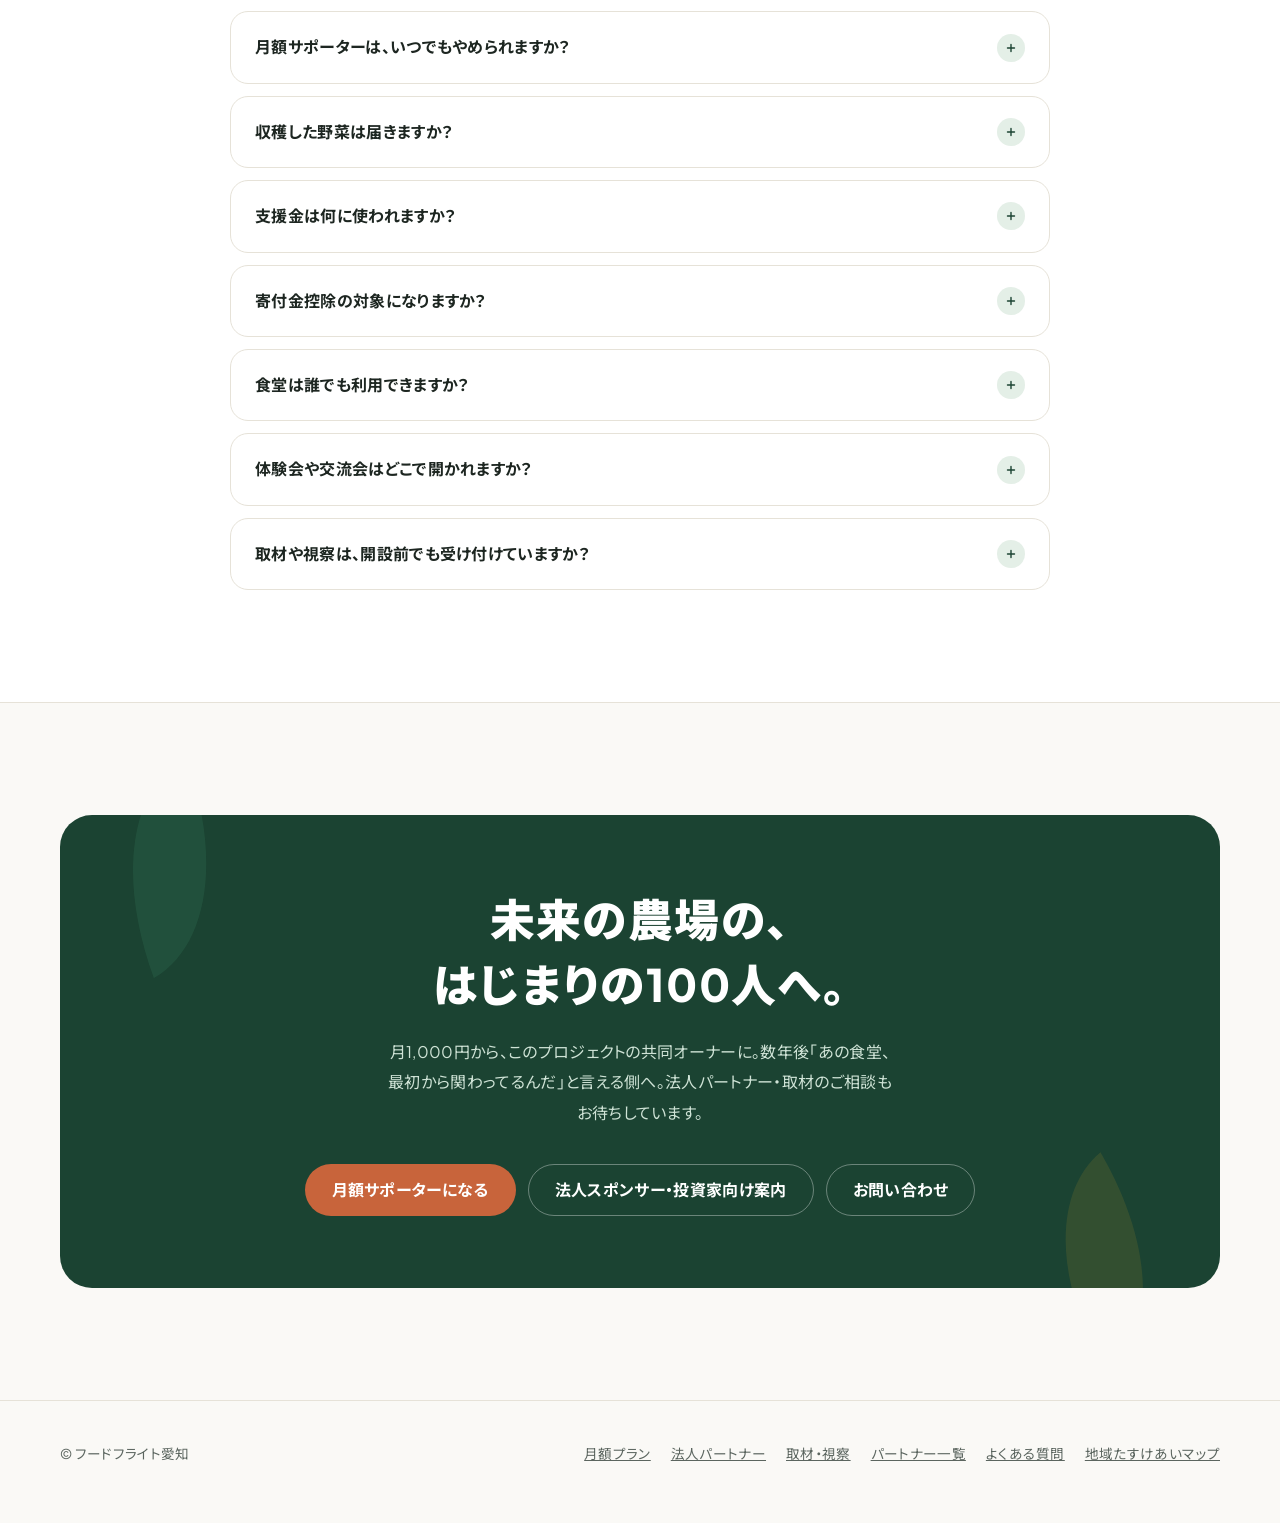
==== commit 946c5425: "Add files via upload" ====
--- a/index.html
+++ b/index.html
@@ -17,11 +17,11 @@
     枠いっぱいに写真が表示されます（data-label の文字は自動で消えます）。
   ============================================================
 -->
-<title>そだてる食堂｜倉庫で野菜を育てて、こどもと食べる</title>
-<meta name="description" content="愛知の倉庫に水耕栽培プラントをつくり、育てた野菜でこども食堂をひらきます。毎月の運営を支えるマンスリーサポーター100名を募集しています。">
+<title>そだてる食堂｜愛知発・インドアファーム型こども食堂</title>
+<meta name="description" content="倉庫×水耕栽培×こども食堂。愛知の倉庫に、光と水で野菜が育つインドアファームと、こどもたちの食卓をつくります。月1,000円から、はじまりの100人のサポーターを募集中。">
 <meta property="og:type" content="website">
-<meta property="og:title" content="そだてる食堂｜マンスリーサポーター募集">
-<meta property="og:description" content="水耕栽培プラントを備えた子ども食堂。月1,000円から、毎月の運営を一緒に支えてください。">
+<meta property="og:title" content="そだてる食堂｜未来の農場の、はじまりの100人へ">
+<meta property="og:description" content="愛知発・インドアファーム型こども食堂。月1,000円から、このプロジェクトの共同オーナーに。">
 <meta property="og:url" content="https://foodflight-aichi.github.io/sodateru/">
 <meta property="og:locale" content="ja_JP">
 <meta name="twitter:card" content="summary_large_image">
@@ -141,6 +141,78 @@
 .ph img{position:absolute;inset:0;width:100%;height:100%;object-fit:cover}
 .ph:has(img)::after,.ph:has(img) .ph-icon{display:none}
 
+/* ---------- tags ---------- */
+.hero-tags{display:flex;flex-wrap:wrap;gap:8px}
+.tag{display:inline-flex;align-items:center;gap:8px;min-height:32px;padding:4px 14px;border-radius:999px;font-size:.82rem;font-weight:700;letter-spacing:.02em;line-height:1.4}
+.tag-green{background:var(--green-900);color:#fff}
+.tag-sun{background:var(--mustard-100);color:#7A5610;border:1px solid #F1DFAF}
+.tag-line{background:var(--paper);border:1px solid var(--line);color:var(--ink-soft);font-weight:500;padding-left:5px}
+.tag-line b{display:inline-grid;place-items:center;height:24px;padding:0 10px;border-radius:999px;background:var(--terracotta);color:#fff;font-size:.75rem}
+
+/* ---------- reasons ---------- */
+.reasons{list-style:none;margin:0;padding:0;display:grid;gap:16px;grid-template-columns:repeat(2,1fr)}
+.reason{background:var(--paper);border:1px solid var(--line);border-radius:var(--r-l);box-shadow:var(--shadow);overflow:hidden;display:flex;flex-direction:column;min-width:0}
+.reason-body{padding:32px;display:flex;flex-direction:column;gap:14px;flex:1}
+.reason-no{font-weight:800;font-size:.95rem;color:var(--terracotta);letter-spacing:.04em}
+.reason h3{font-size:clamp(1.2rem,2.6vw,1.45rem);font-weight:900;color:var(--green-900);line-height:1.5}
+.reason p{color:var(--ink-soft);font-size:.98rem;line-height:2}
+.r1{grid-column:1 / -1;display:grid;grid-template-columns:1fr 1.1fr}
+.r1 .ph{border-radius:0;box-shadow:none;min-height:320px}
+.r1 .reason-body{padding:44px;justify-content:center}
+.r1 h3{font-size:clamp(1.4rem,3vw,1.9rem)}
+.reason-tags{list-style:none;padding:0;margin:4px 0 0;display:flex;flex-wrap:wrap;gap:8px}
+.reason-tags li{font-size:.82rem;font-weight:500;padding:4px 12px;border-radius:999px;background:var(--green-100);color:var(--green-900)}
+.r2{background:var(--green-900);border-color:var(--green-900)}
+.r2 h3{color:#fff}.r2 p{color:#CFE3D6}.r2 .reason-no{color:var(--mustard)}
+.loop{margin-top:auto;padding-top:10px;display:flex;align-items:center;gap:10px;flex-wrap:wrap}
+.loop span{padding:6px 14px;border-radius:999px;background:rgba(255,255,255,.1);color:#fff;font-size:.85rem;font-weight:700}
+.loop i{width:22px;height:2px;background:var(--mustard);position:relative}
+.loop i::after{content:"";position:absolute;right:-1px;top:-3px;border:4px solid transparent;border-left:6px solid var(--mustard);border-right:0}
+.r3{background:var(--mustard-100);border-color:#F1DFAF}
+.r3 .reason-no{color:var(--green-700)}
+.equation{margin-top:auto!important;padding-top:10px;display:flex;flex-wrap:wrap;align-items:center;gap:8px}
+.equation span{padding:6px 14px;border-radius:var(--r-s);background:var(--paper);color:var(--green-900);font-weight:700;font-size:.9rem}
+.equation b{color:var(--terracotta);font-family:var(--en);font-size:1.1rem}
+@media (max-width:860px){
+  .reasons{grid-template-columns:1fr}
+  .r1{grid-template-columns:1fr}
+  .r1 .ph{min-height:220px}
+  .r1 .reason-body,.reason-body{padding:26px}
+}
+
+/* ---------- founder story ---------- */
+.story{display:grid;gap:40px;grid-template-columns:1fr;align-items:center}
+@media (min-width:900px){.story{grid-template-columns:.85fr 1.15fr;gap:72px}}
+.story-photo{aspect-ratio:4/5;max-height:560px}
+@media (max-width:899px){.story-photo{aspect-ratio:16/11}}
+.story-body h2{font-size:clamp(1.7rem,4.2vw,2.6rem);font-weight:900;color:var(--green-900);line-height:1.45}
+.story-body blockquote{margin:28px 0 0;padding:0 0 0 22px;border-left:3px solid var(--terracotta);display:grid;gap:16px}
+.story-body blockquote p{font-size:1.06rem;line-height:2.1;color:var(--ink)}
+.sign{margin-top:32px;display:flex;align-items:center;gap:14px}
+.sign-mark{width:46px;height:46px;border-radius:50%;background:var(--green-900);display:grid;place-items:center;flex:none}
+.sign-mark svg{width:22px;height:22px}
+.sign b{display:block;font-size:1rem}
+.sign > div > span{display:block;font-size:.85rem;color:var(--ink-soft)}
+
+/* ---------- media ---------- */
+.media-sec{padding-top:0}
+.media{background:var(--green-900);color:#fff;border-radius:32px;padding:56px;display:grid;gap:40px;grid-template-columns:1fr;position:relative;overflow:hidden}
+@media (min-width:960px){.media{grid-template-columns:1fr 1fr;align-items:center}}
+@media (max-width:640px){.media{padding:32px 24px;border-radius:24px}}
+.media::before{content:"";position:absolute;inset:0;background:radial-gradient(circle at 1px 1px,rgba(255,255,255,.07) 1px,transparent 1.5px) 0 0/22px 22px;pointer-events:none}
+.media > *{position:relative}
+.media h2{margin-top:18px;font-size:clamp(1.5rem,3.6vw,2.2rem);font-weight:900;line-height:1.5}
+.media-head > p{margin-top:16px;color:#CFE3D6}
+.media-actions{display:flex;flex-wrap:wrap;gap:12px;margin-top:28px}
+.media .btn-ghost{background:transparent;color:#fff;border-color:rgba(255,255,255,.35)}
+.media .btn-ghost:hover{border-color:#fff;color:#fff}
+.media-note{margin-top:14px;font-size:.82rem;color:#A9C7B4}
+.angles{list-style:none;margin:0;padding:0;display:grid;gap:12px;grid-template-columns:1fr}
+@media (min-width:560px){.angles{grid-template-columns:1fr 1fr}}
+.angles li{background:rgba(255,255,255,.07);border:1px solid rgba(255,255,255,.12);border-radius:var(--r-m);padding:20px}
+.angles b{display:block;font-size:1rem;margin-bottom:6px}
+.angles span{display:block;font-size:.88rem;color:#CFE3D6;line-height:1.8}
+
 /* ---------- section scaffold ---------- */
 .sec{padding:112px 0}
 .sec-alt{background:var(--paper);border-block:1px solid var(--line)}
@@ -341,11 +413,11 @@
     </a>
     <nav class="nav" aria-label="ページ内">
       <a href="#about">コンセプト</a>
-      <a href="#goal">100人のサポーター</a>
+      <a href="#reasons">投資する理由</a>
       <a href="#support">月額プラン</a>
-      <a href="#tiers">法人スポンサー</a>
-      <a href="sponsors.html">支援者</a>
-      <a href="#faq">よくある質問</a>
+      <a href="#tiers">法人パートナー</a>
+      <a href="#media">取材・視察</a>
+      <a href="sponsors.html">パートナー一覧</a>
     </nav>
     <a class="btn btn-primary btn-sm js-monthly" href="#support">サポーターになる</a>
   </div>
@@ -357,12 +429,16 @@
 <section class="hero" aria-labelledby="hero-title">
   <div class="wrap hero-grid">
     <div>
-      <span class="hero-badge"><b>募集中</b>マンスリーサポーター <span class="num js-goal-text">100</span>名</span>
+      <div class="hero-tags">
+        <span class="tag tag-green">愛知発・インドアファーム型こども食堂</span>
+        <span class="tag tag-sun">メディア取材・視察歓迎</span>
+        <span class="tag tag-line"><b>募集中</b>はじまりの<span class="num js-goal-text">100</span>人</span>
+      </div>
       <h1 id="hero-title"><span class="line">倉庫で野菜を育てて、</span><span class="line">こどもと食べる。</span></h1>
-      <p class="hero-lead">愛知の倉庫に水耕栽培のインドアファームをつくり、採れたての野菜でこども食堂をひらきます。家賃と光熱費、毎月かかる運営費を、月1,000円からのサポーターで支えてください。</p>
+      <p class="hero-lead">愛知の倉庫に、光と水で野菜が育つインドアファームと、こどもたちの食卓を。種をまくところから「いただきます」まで、ひとつの屋根の下でつくる新しい地域の拠点です。月1,000円から、このプロジェクトの初期メンバーになってください。</p>
       <div class="hero-actions">
         <a class="btn btn-primary js-monthly" href="#support">月額サポーターになる</a>
-        <a class="btn btn-ghost" href="#tiers">法人として協賛する</a>
+        <a class="btn btn-ghost" href="#tiers">法人スポンサー・投資家向け案内</a>
       </div>
       <p class="hero-meta">開設予定 <span class="tmp">仮</span> 2027年秋　｜　運営：フードフライト愛知</p>
     </div>
@@ -375,7 +451,7 @@
         <svg class="ph-icon" viewBox="0 0 120 120" aria-hidden="true"><ellipse cx="60" cy="74" rx="40" ry="12" fill="#fff" opacity=".9"/><ellipse cx="60" cy="70" rx="22" ry="7" fill="#C8643B" opacity=".7"/><circle cx="52" cy="66" r="6" fill="#52B788"/><circle cx="64" cy="64" r="6" fill="#2D6A4F"/></svg>
       </div>
       <div class="count-card" aria-label="サポーターの人数">
-        <span class="lbl">いまのサポーター</span>
+        <span class="lbl">いまの初期メンバー</span>
         <span class="big"><span class="js-count">0</span><small>/ <span class="js-goal-text">100</span>名</small></span>
         <div class="mini-dots js-mini" aria-hidden="true"></div>
       </div>
@@ -388,7 +464,7 @@
   <div class="wrap">
     <div class="sec-head">
       <h2 id="concept-title"><span class="ib">育てる場所と、</span><span class="ib">食べる場所を、</span><br><span class="ib">ひとつの屋根の下に。</span></h2>
-      <p>天候に左右されない倉庫の中で、レタスやハーブを一年中育てます。収穫した野菜はその日の食卓へ。こどもたちは種まきから参加できます。</p>
+      <p>天候に左右されない倉庫の中で、レタスやハーブを一年中育てます。採れたての野菜はその日の食卓へ。こどもたちは食べる人であり、育てる人でもあります。</p>
     </div>
 
     <div class="bento">
@@ -421,21 +497,67 @@
         <h3>また種をまく</h3>
         <p>収穫したあとのレーンに次の苗を植えて、栽培のサイクルを回し続けます。毎月の支えが、このサイクルを止めない力になります。</p>
       </div>
-
-      <div class="tile t-why">
-        <span class="ico"><svg viewBox="0 0 24 24" fill="none" stroke="#1B4332" stroke-width="1.8" stroke-linecap="round" stroke-linejoin="round"><path d="M12 20V10"/><path d="M12 11c0-4 2.5-6 6.5-6 0 4-2.5 6-6.5 6z"/><path d="M12 14c0-3.4-2-5-5.5-5 0 3.4 2 5 5.5 5z"/></svg></span>
-        <h3>野菜は、いちばん届きにくい食材</h3>
-        <p>フードバンクに集まる寄付は、お米や缶詰など日持ちするものが中心。新鮮な野菜は、自分たちで育てて補います。</p>
-      </div>
-      <div class="tile t-why">
-        <span class="ico"><svg viewBox="0 0 24 24" fill="none" stroke="#1B4332" stroke-width="1.8" stroke-linecap="round" stroke-linejoin="round"><path d="M3 10l9-6 9 6v10H3z"/><path d="M9 20v-6h6v6"/></svg></span>
-        <h3>広い場所を、安定して使える</h3>
-        <p>雨の日も暑い日も、こどもが安心して集まれる大きな屋内空間。栽培も調理も、同じ屋根の下でできます。</p>
-      </div>
-      <div class="tile t-why">
-        <span class="ico"><svg viewBox="0 0 24 24" fill="none" stroke="#1B4332" stroke-width="1.8" stroke-linecap="round" stroke-linejoin="round"><circle cx="12" cy="12" r="8"/><path d="M8.5 12.5l2.3 2.3 4.7-5"/></svg></span>
-        <h3>水耕栽培の経験がある</h3>
-        <p>フードフライト愛知は、家庭向け水耕栽培キットの貸し出しを続けてきました。そのノウハウを食堂の規模へ広げます。</p>
+    </div>
+  </div>
+</section>
+
+<!-- ================= REASONS ================= -->
+<section class="sec" id="reasons" aria-labelledby="reasons-title">
+  <div class="wrap">
+    <div class="sec-head">
+      <h2 id="reasons-title"><span class="ib">このプロジェクトに</span><span class="ib">投資したくなる、</span><span class="ib">3つの理由。</span></h2>
+      <p>ただの食堂でも、ただの農場でもない。こどもの体験、地域の循環、まちの話題。3つの価値が、ひとつの倉庫で同時に育ちます。</p>
+    </div>
+
+    <ol class="reasons">
+      <li class="reason r1">
+        <div class="ph" data-label="写真：レタスを収穫するこどもの手元">
+          <svg class="ph-icon" viewBox="0 0 120 120" aria-hidden="true"><path d="M60 92V58" stroke="#2D6A4F" stroke-width="5" stroke-linecap="round"/><path d="M60 64c0-18 12-28 30-28 0 18-12 28-30 28z" fill="#52B788"/><path d="M60 74c0-15-10-24-26-24 0 15 10 24 26 24z" fill="#2D6A4F"/><ellipse cx="60" cy="96" rx="30" ry="7" fill="#fff" opacity=".85"/></svg>
+        </div>
+        <div class="reason-body">
+          <span class="reason-no num">01</span>
+          <h3>子どもたちに「育てる体験」を贈る</h3>
+          <p>スーパーに並ぶ野菜しか知らない子どもたちに、種をまき、光と水で命が育つ感動を。食べるだけの食堂じゃない、自分の手で収穫して食べる、地域で一番小さな「未来の農場」。</p>
+          <ul class="reason-tags"><li>食育</li><li>農業体験</li><li>自分で収穫して食べる</li></ul>
+        </div>
+      </li>
+      <li class="reason r2">
+        <div class="reason-body">
+          <span class="reason-no num">02</span>
+          <h3>「ただ配る」から「自ら生み出す」へ。次世代の地域循環モデル</h3>
+          <p>一過性の施しで終わらせない。フードバンクに最も足りない「新鮮な生野菜」を、倉庫内の自給自足プラントで一年中つくり出す。持続可能な仕組みそのものへの投資です。</p>
+          <div class="loop" aria-hidden="true">
+            <span>育てる</span><i></i><span>食べる</span><i></i><span>また育てる</span>
+          </div>
+        </div>
+      </li>
+      <li class="reason r3">
+        <div class="reason-body">
+          <span class="reason-no num">03</span>
+          <h3>メディア・地域企業が注目する「絵になる・語れる」実験場</h3>
+          <p>倉庫 × 水耕栽培 × こども食堂。地域の企業や大人が関わること自体が誇りになり、社会的なPRにもつながる、新しいコミュニティ拠点です。</p>
+          <p class="equation"><span>倉庫</span><b>×</b><span>水耕栽培</span><b>×</b><span>こども食堂</span></p>
+        </div>
+      </li>
+    </ol>
+  </div>
+</section>
+
+<!-- ================= FOUNDER STORY ================= -->
+<section class="sec sec-alt" id="story" aria-labelledby="story-title">
+  <div class="wrap story">
+    <div class="ph warm story-photo" data-label="写真：倉庫で作業する発起人">
+      <svg class="ph-icon" viewBox="0 0 120 120" aria-hidden="true"><circle cx="60" cy="44" r="16" fill="#fff" opacity=".9"/><path d="M28 100c0-20 14-32 32-32s32 12 32 32z" fill="#fff" opacity=".9"/><rect x="70" y="74" width="26" height="6" rx="3" fill="#C8643B" transform="rotate(-30 83 77)"/></svg>
+    </div>
+    <div class="story-body">
+      <h2 id="story-title"><span class="ib">図面の上じゃなく、</span><span class="ib">現場から。</span></h2>
+      <blockquote>
+        <p>普段は内装や設備の現場で、自分の手を動かして空間をつくっています。だからこそ、机上の空論で終わらせたくなかった。</p>
+        <p>倉庫を自分たちの手で改装して、光と水で本当に野菜が育ち、こどもたちが笑って食べる。そんな「本当に機能する、野菜が育つ食堂」を、この手でつくります。</p>
+      </blockquote>
+      <div class="sign">
+        <span class="sign-mark" aria-hidden="true"><svg viewBox="0 0 24 24" fill="none" stroke="#fff" stroke-width="1.8" stroke-linecap="round" stroke-linejoin="round"><path d="M14.7 6.3a4 4 0 0 0-5.4 5.4L3 18l3 3 6.3-6.3a4 4 0 0 0 5.4-5.4l-2.5 2.5-2.4-.6-.6-2.4z"/></svg></span>
+        <div><b>発起人　〇〇 〇〇 <span class="tmp">仮</span></b><span>内装・設備の現場で働く、そだてる食堂の言い出しっぺ</span></div>
       </div>
     </div>
   </div>
@@ -445,21 +567,21 @@
 <section class="sec" id="goal" aria-labelledby="goal-title">
   <div class="wrap">
     <div class="sec-head">
-      <h2 id="goal-title">まずは100人の<br>マンスリーサポーターを。</h2>
-      <p>こども食堂を続けるために一番大切なのは、毎月決まってかかる費用を安定してまかなえること。家賃と光熱費をはじめとした運営の土台を、100人の月々の支えでつくります。</p>
+      <h2 id="goal-title"><span class="ib">まずは100人の、</span><span class="ib">初期メンバーを。</span></h2>
+      <p>一度きりで終わらない、続く仕組みこそが最高の支援です。家賃と光熱費という食堂の土台を、100人の月々のサポートで固めます。この100席に名を連ねる人たちが、プロジェクトのはじまりの仲間です。</p>
     </div>
 
     <div class="goal">
       <div class="goal-card">
         <div class="goal-top">
           <div>
-            <p class="lbl">いまのサポーター</p>
+            <p class="lbl">いまの初期メンバー</p>
             <p class="goal-count"><span class="js-count">0</span><small>/ <span class="js-goal-text">100</span>名</small></p>
           </div>
           <p class="goal-rest">目標まで あと <b class="js-rest">100</b> 名</p>
         </div>
         <div class="seats js-seats" role="img" aria-label="100席のうち埋まっている席の数"></div>
-        <p class="goal-note">ひとつの丸が、ひとりのサポーターです。席が埋まるたびに、このページで更新します。</p>
+        <p class="goal-note">ひとつの丸が、ひとりの初期メンバーです。席が埋まるたびに、このページで更新します。</p>
       </div>
 
       <div class="budget">
@@ -482,8 +604,8 @@
 <section class="sec sec-alt" id="support" aria-labelledby="plans-title">
   <div class="wrap">
     <div class="sec-head center">
-      <h2 id="plans-title">月額サポータープラン</h2>
-      <p>お礼は、モノではなく「体験」と「つながり」で。食堂の一員として、育つ様子を一緒に見守ってください。<br>いつでも金額の変更・休止ができます。</p>
+      <h2 id="plans-title"><span class="ib">このプロジェクトの、</span><span class="ib">共同オーナーになりませんか？</span></h2>
+      <p>毎月のサポートは、こどもたちの食卓と倉庫の畑への継続的な投資。リターンはモノではなく、食数チケット・名前・体験です。育っていく様子を、いちばん近い場所で見届けてください。<br>いつでも金額の変更・休止ができます。</p>
     </div>
 
     <div class="plans">
@@ -491,12 +613,12 @@
         <svg class="plan-art" viewBox="0 0 52 52" aria-hidden="true"><circle cx="26" cy="26" r="26" fill="#E4EFE7"/><ellipse cx="26" cy="31" rx="13" ry="5" fill="#fff" stroke="#1B4332" stroke-width="1.6"/><circle cx="22" cy="28" r="4" fill="#52B788"/><circle cx="29" cy="27" r="4" fill="#2D6A4F"/></svg>
         <h3 class="plan-name">おやさいサポーター</h3>
         <p class="plan-price"><span class="yen">¥1,000</span><span class="per">／月〜</span></p>
-        <p class="plan-lead">毎月1食分の「あしなが枠」食数チケットを、こどもに届けます。いちばん気軽な関わり方です。</p>
+        <p class="plan-lead">毎月1食分の「あしなが枠」食数チケットを、こどもに贈る。最初の一歩にちょうどいいプランです。</p>
         <ul>
           <li><svg viewBox="0 0 22 22" aria-hidden="true"><circle cx="11" cy="11" r="11" fill="#E4EFE7"/><path d="M6.5 11.2l3 3 6-6.2" fill="none" stroke="#1B4332" stroke-width="2" stroke-linecap="round" stroke-linejoin="round"/></svg>こども食堂「毎月1食分」の食数チケットを支援</li>
           <li><svg viewBox="0 0 22 22" aria-hidden="true"><circle cx="11" cy="11" r="11" fill="#E4EFE7"/><path d="M6.5 11.2l3 3 6-6.2" fill="none" stroke="#1B4332" stroke-width="2" stroke-linecap="round" stroke-linejoin="round"/></svg>写真つきの月次活動レポートを配信</li>
         </ul>
-        <a class="btn btn-ghost btn-block js-monthly" href="#support">月1,000円で支援する</a>
+        <a class="btn btn-ghost btn-block js-monthly" href="#support">おやさいサポーターになる</a>
       </article>
 
       <article class="plan featured">
@@ -504,26 +626,26 @@
         <svg class="plan-art" viewBox="0 0 52 52" aria-hidden="true"><circle cx="26" cy="26" r="26" fill="rgba(255,255,255,.12)"/><rect x="13" y="15" width="26" height="20" rx="3" fill="#FAF9F6"/><rect x="17" y="20" width="12" height="2.4" rx="1.2" fill="#2D6A4F"/><rect x="17" y="25" width="18" height="2.4" rx="1.2" fill="#E3A92B"/><path d="M26 35v7" stroke="#FAF9F6" stroke-width="2"/></svg>
         <h3 class="plan-name">そだてるサポーター</h3>
         <p class="plan-price"><span class="yen">¥3,000</span><span class="per">／月〜</span></p>
-        <p class="plan-lead">サイトと会場のサポーターボードに、あなたの名前が並びます。</p>
+        <p class="plan-lead">サイトと会場のボードに名前が並び、毎月の収穫の現場に立ち会える。いちばん「関わってる」を実感できるプランです。</p>
         <ul>
           <li><svg viewBox="0 0 22 22" aria-hidden="true"><circle cx="11" cy="11" r="11" fill="#E3A92B"/><path d="M6.5 11.2l3 3 6-6.2" fill="none" stroke="#1B4332" stroke-width="2" stroke-linecap="round" stroke-linejoin="round"/></svg>サイト＆会場のサポーターボードにお名前を掲示</li>
           <li><svg viewBox="0 0 22 22" aria-hidden="true"><circle cx="11" cy="11" r="11" fill="#E3A92B"/><path d="M6.5 11.2l3 3 6-6.2" fill="none" stroke="#1B4332" stroke-width="2" stroke-linecap="round" stroke-linejoin="round"/></svg>月1回の収穫体験・試食会にご招待</li>
           <li><svg viewBox="0 0 22 22" aria-hidden="true"><circle cx="11" cy="11" r="11" fill="#E3A92B"/><path d="M6.5 11.2l3 3 6-6.2" fill="none" stroke="#1B4332" stroke-width="2" stroke-linecap="round" stroke-linejoin="round"/></svg>おやさいサポーターの特典すべて</li>
         </ul>
-        <a class="btn btn-primary btn-block js-monthly" href="#support">月3,000円で支援する</a>
+        <a class="btn btn-primary btn-block js-monthly" href="#support">そだてるサポーターになる</a>
       </article>
 
       <article class="plan">
         <svg class="plan-art" viewBox="0 0 52 52" aria-hidden="true"><circle cx="26" cy="26" r="26" fill="#FBF0D6"/><rect x="10" y="30" width="32" height="4" rx="2" fill="#1B4332"/><circle cx="17" cy="26" r="4.5" fill="#52B788"/><circle cx="26" cy="26" r="4.5" fill="#52B788"/><circle cx="35" cy="26" r="4.5" fill="#52B788"/><rect x="19" y="36" width="14" height="6" rx="1.5" fill="#C8643B"/></svg>
         <h3 class="plan-name">マイ・レーン オーナー</h3>
         <p class="plan-price"><span class="yen">¥10,000</span><span class="per">／月〜</span></p>
-        <p class="plan-lead">栽培ラックの1段が、あなたの名前のついた「マイ・レーン」になります。</p>
+        <p class="plan-lead">栽培ラックの1段が、あなたの名前を冠した「マイ・レーン」に。プロジェクトの顔となるオーナー枠です。</p>
         <ul>
           <li><svg viewBox="0 0 22 22" aria-hidden="true"><circle cx="11" cy="11" r="11" fill="#FBF0D6"/><path d="M6.5 11.2l3 3 6-6.2" fill="none" stroke="#1B4332" stroke-width="2" stroke-linecap="round" stroke-linejoin="round"/></svg>栽培ラック1段のオーナー権（ネームプレートを掲示）</li>
           <li><svg viewBox="0 0 22 22" aria-hidden="true"><circle cx="11" cy="11" r="11" fill="#FBF0D6"/><path d="M6.5 11.2l3 3 6-6.2" fill="none" stroke="#1B4332" stroke-width="2" stroke-linecap="round" stroke-linejoin="round"/></svg>支援者限定のナイト交流会にご招待</li>
           <li><svg viewBox="0 0 22 22" aria-hidden="true"><circle cx="11" cy="11" r="11" fill="#FBF0D6"/><path d="M6.5 11.2l3 3 6-6.2" fill="none" stroke="#1B4332" stroke-width="2" stroke-linecap="round" stroke-linejoin="round"/></svg>そだてるサポーターの特典すべて</li>
         </ul>
-        <a class="btn btn-dark btn-block js-monthly" href="#support">月10,000円で支援する</a>
+        <a class="btn btn-dark btn-block js-monthly" href="#support">マイ・レーンを持つ</a>
       </article>
     </div>
     <p class="plans-note">プランの金額は最低額です。上乗せや、単発でのご寄付も受け付けています。 <span class="tmp">仮</span></p>
@@ -537,53 +659,77 @@
       <div class="role me">
         <svg viewBox="0 0 48 48" aria-hidden="true"><circle cx="24" cy="24" r="24" fill="#fff"/><circle cx="24" cy="19" r="6" fill="#2D6A4F"/><path d="M13 36c0-6 5-10 11-10s11 4 11 10z" fill="#52B788"/></svg>
         <h3><span class="ib">個人の方は</span>　<span class="ib">月額サポーター</span></h3>
-        <p>月1,000円から、毎月の食堂運営を支える継続寄付。お礼は食数チケット・名前の掲示・体験への参加です。<a href="#support">プランを見る</a></p>
+        <p>月1,000円からの継続サポートで、共同オーナーに。リターンは食数チケット・名前の掲示・体験への参加です。<a href="#support">プランを見る</a></p>
       </div>
       <div class="role co">
         <svg viewBox="0 0 48 48" aria-hidden="true"><circle cx="24" cy="24" r="24" fill="#fff"/><rect x="14" y="14" width="20" height="22" rx="2" fill="#1B4332"/><g fill="#E3A92B"><rect x="18" y="18" width="4" height="4"/><rect x="26" y="18" width="4" height="4"/><rect x="18" y="25" width="4" height="4"/><rect x="26" y="25" width="4" height="4"/></g></svg>
-        <h3><span class="ib">企業・団体は</span>　<span class="ib">年間スポンサー</span></h3>
-        <p>年3万円からの年間協賛。ラックやエリアへの社名掲示と、広報での発信がセットです。</p>
+        <h3><span class="ib">企業・団体は</span>　<span class="ib">年間パートナー</span></h3>
+        <p>年3万円からの年間スポンサー。ラックやエリアに社名を刻み、地域の未来に投資する企業として発信できます。</p>
       </div>
     </div>
 
     <div class="sec-head">
-      <h2 id="corp-title">法人スポンサー（年間）</h2>
-      <p>栽培ラックや食堂空間に御社名を掲げ、地域のこどもと食を支える取り組みとして発信できます。社員の方の収穫体験やボランティア参加も歓迎します。</p>
+      <h2 id="corp-title"><span class="ib">地域の未来に、</span><span class="ib">社名を刻む。</span></h2>
+      <p>法人・団体パートナー（年間スポンサー）。倉庫×水耕栽培×こども食堂という「語れる」取り組みに、ラックやエリアの名前として御社が加わります。CSR・ESG報告にも、採用や広報にも使える発信材料になります。</p>
     </div>
 
     <div class="corp">
       <div class="tier">
         <div class="tier-head"><svg viewBox="0 0 40 40" aria-hidden="true"><circle cx="20" cy="20" r="20" fill="#F1EEE6"/><ellipse cx="20" cy="24" rx="7" ry="4.5" fill="#8C9692"/><ellipse cx="20" cy="22.5" rx="3" ry="2" fill="#52B788"/></svg><h3>たね</h3></div>
         <p class="price">¥30,000<small>／年</small></p>
-        <ul><li>Webサイトの協賛者ページに社名掲載</li><li>年次活動報告書の送付</li></ul>
+        <ul><li>パートナー一覧ページに社名掲載</li><li>年次インパクトレポートの送付</li></ul>
       </div>
       <div class="tier">
         <div class="tier-head"><svg viewBox="0 0 40 40" aria-hidden="true"><circle cx="20" cy="20" r="20" fill="#E4EFE7"/><path d="M20 30V20" stroke="#2D6A4F" stroke-width="2.4" stroke-linecap="round"/><ellipse cx="15" cy="19" rx="5.5" ry="3.5" fill="#52B788"/><ellipse cx="25" cy="19" rx="5.5" ry="3.5" fill="#52B788"/></svg><h3>ふたば</h3></div>
         <p class="price">¥100,000<small>／年</small></p>
-        <ul><li>協賛者ページにロゴ掲載</li><li>食堂内のスポンサーウォールに社名掲示</li><li>活動写真の広報利用</li></ul>
+        <ul><li>パートナー一覧ページにロゴ掲載</li><li>会場のスポンサーウォールに社名掲示</li><li>活動写真を自社の広報・SNSで利用可</li></ul>
       </div>
       <div class="tier">
         <div class="tier-head"><svg viewBox="0 0 40 40" aria-hidden="true"><circle cx="20" cy="20" r="20" fill="#E4EFE7"/><path d="M20 32V16" stroke="#1B4332" stroke-width="2.4" stroke-linecap="round"/><path d="M20 21c0-6 4-9 10-9 0 6-4 9-10 9z" fill="#2D6A4F"/><path d="M20 25c0-5-3-8-8.5-8 0 5 3 8 8.5 8z" fill="#52B788"/></svg><h3>ほんば</h3></div>
         <p class="price">¥300,000<small>／年</small></p>
-        <ul><li>栽培ラック1台に社名プレート</li><li>サイト・食堂でロゴ掲示</li><li>社員向け収穫体験会（年1回）</li></ul>
+        <ul><li>栽培ラック1台に社名プレート（例：〇〇ラック）</li><li>サイト・会場でロゴ掲示</li><li>社員向け収穫体験・チームビルディング（年1回）</li></ul>
       </div>
       <div class="tier top">
         <div class="tier-head"><svg viewBox="0 0 40 40" aria-hidden="true"><circle cx="20" cy="20" r="20" fill="#1B4332"/><ellipse cx="20" cy="24" rx="12" ry="8" fill="#2D6A4F"/><circle cx="15" cy="20" r="6" fill="#52B788"/><circle cx="25" cy="19.5" r="5.5" fill="#52B788"/><circle cx="20" cy="17" r="4.5" fill="#B7E4C7"/></svg><h3>しゅうかく</h3></div>
         <p class="price">¥500,000〜<small>／年</small></p>
-        <ul><li>栽培エリアのネーミングライツ</li><li>共同でのプレスリリース・取材対応</li><li>ほんばの特典すべて</li></ul>
+        <ul><li>栽培エリアのネーミングライツ</li><li>共同プレスリリース・メディア取材への同席</li><li>ほんばの特典すべて</li></ul>
       </div>
     </div>
 
     <div class="corp-why">
-      <div><b>地域貢献を、目に見えるかたちで</b>社名入りのラックやエリアが、食堂に来る家族やメディアの目に触れます。</div>
-      <div><b>社員の体験の場に</b>収穫体験や調理ボランティアを、社内研修やチームの活動に使えます。</div>
-      <div><b>SDGs・ESGの発信に</b>食品ロス削減、こどもの貧困対策、都市農業の取り組みとして報告できます。</div>
+      <div><b>「見える」地域貢献</b>社名入りのラックやエリアが、食堂に集まる家族、視察に来る企業、取材のカメラに映ります。</div>
+      <div><b>社員が誇れる体験</b>収穫や調理のボランティアを、研修やチームビルディング、採用広報のストーリーに。</div>
+      <div><b>語れるESGの実例</b>食品ロス、こどもの食と体験、都市農業。報告書に載せたくなる取り組みです。</div>
     </div>
     <p style="margin-top:16px;font-size:.88rem;color:var(--ink-soft)"><span class="tmp">仮</span> 金額と特典は仮のものです。設備・物品での協賛もご相談ください。</p>
 
     <div class="corp-actions">
-      <a class="btn btn-dark js-form" href="#">スポンサーについて相談する</a>
-      <a class="btn btn-ghost" href="sponsors.html">支援者のみなさまを見る</a>
+      <a class="btn btn-dark js-form" href="#">法人パートナーについて相談する</a>
+      <a class="btn btn-ghost" href="sponsors.html">パートナー一覧を見る</a>
+    </div>
+  </div>
+</section>
+
+<!-- ================= MEDIA ================= -->
+<section class="sec media-sec" id="media" aria-labelledby="media-title">
+  <div class="wrap">
+    <div class="media">
+      <div class="media-head">
+        <span class="tag tag-sun">For Media &amp; Partners</span>
+        <h2 id="media-title"><span class="ib">取材・視察・タイアップを</span><span class="ib">ご希望のメディア・企業様へ</span></h2>
+        <p>倉庫が畑になり、畑が食卓になる。開設前の改装から、こどもたちの収穫の瞬間まで、撮れる・語れるシーンがたくさんあります。取材・視察・共同企画のご相談を歓迎します。</p>
+        <div class="media-actions">
+          <a class="btn btn-primary js-form" href="#">取材・視察を申し込む</a>
+          <a class="btn btn-ghost js-mail" href="#">メールで問い合わせる</a>
+        </div>
+        <p class="media-note">プレスキット（写真・ロゴ・事業概要）は準備中です。 <span class="tmp">仮</span></p>
+      </div>
+      <ul class="angles">
+        <li><b>倉庫が畑になる、ビフォーアフター</b><span>何もない倉庫に栽培ラックが並び、緑が育つまでの改装ドキュメント。</span></li>
+        <li><b>こどもが収穫して、食べる瞬間</b><span>自分で育てたレタスを摘んで、その日の夕食に。表情が撮れる現場です。</span></li>
+        <li><b>現場職人が立ち上げた食堂</b><span>内装・設備の現場で働く発起人が、自らの手で倉庫を改装するストーリー。</span></li>
+        <li><b>企業 × 地域のタイアップ</b><span>栽培エリアのネーミング、社員の収穫体験など、共同企画のご提案も。</span></li>
+      </ul>
     </div>
   </div>
 </section>
@@ -592,8 +738,8 @@
 <section class="sec sec-alt" id="others" aria-labelledby="others-title">
   <div class="wrap">
     <div class="sec-head">
-      <h2 id="others-title">モノや時間で、参加する</h2>
-      <p>お金以外のかたちでの関わりも、大きな力になります。</p>
+      <h2 id="others-title"><span class="ib">モノや時間で、</span><span class="ib">プロジェクトに加わる</span></h2>
+      <p>種や設備、そしてあなたの得意なこと。お金以外のかたちでも、この場所を一緒につくれます。</p>
     </div>
     <div class="ways">
       <div class="way">
@@ -644,12 +790,14 @@
   <div class="wrap">
     <div class="sec-head center"><h2 id="faq-title">よくある質問</h2></div>
     <div class="faq">
+      <details><summary>「投資」とありますが、配当や金銭的なリターンはありますか？</summary><p>ありません。このサイトでいう「投資」は、地域の未来とこどもたちの体験に向けた投資という意味です。いただいたお金は寄付として食堂の運営にあて、リターンは食数チケット・お名前の掲示・体験へのご招待です。</p></details>
       <details><summary>月額サポーターは、いつでもやめられますか？</summary><p>はい。金額の変更・休止・解約はいつでもできます。手続きは申込ページのマイページ、またはお問い合わせから行えます。</p></details>
       <details><summary>収穫した野菜は届きますか？</summary><p>野菜の発送は行っていません。鮮度と送料の負担を考え、その分をこどもたちの食事にあてています。代わりに、収穫体験や試食会、名前の掲示といった「食堂に関わる体験」をお礼としてご用意しています。</p></details>
       <details><summary>支援金は何に使われますか？</summary><p>倉庫の家賃、LEDやポンプの電気代、食材、種や養液など、毎月の運営費にあてます。使いみちは毎月の活動レポートと年1回の報告書で公開します。</p></details>
       <details><summary>寄付金控除の対象になりますか？</summary><p><span class="tmp">仮</span> 団体の法人格や認定状況によって異なります。詳しくはお問い合わせください。</p></details>
       <details><summary>食堂は誰でも利用できますか？</summary><p>地域のこどもと保護者が対象です。利用に条件や審査はありません。料金や予約方法は、開設が近づいたらお知らせします。</p></details>
       <details><summary>体験会や交流会はどこで開かれますか？</summary><p>食堂のある倉庫で開催します。日程はサポーター向けの活動レポートでお知らせします。</p></details>
+      <details><summary>取材や視察は、開設前でも受け付けていますか？</summary><p>はい。倉庫の改装や栽培ラックの立ち上げなど、開設前の過程こそ見どころです。取材・視察の欄から、お気軽にご連絡ください。</p></details>
     </div>
   </div>
 </section>
@@ -660,12 +808,12 @@
     <div class="final-card">
       <svg class="leaf l1" viewBox="0 0 100 100" aria-hidden="true"><path d="M50 95C50 45 70 10 98 5c0 50-20 85-48 90z" fill="#52B788"/></svg>
       <svg class="leaf l2" viewBox="0 0 100 100" aria-hidden="true"><path d="M50 95C50 45 70 10 98 5c0 50-20 85-48 90z" fill="#E3A92B"/></svg>
-      <h2 id="join-title">100人目の席は、<br>まだ空いています。</h2>
-      <p>月1,000円から、こどもたちの食卓と、倉庫の畑を一緒に育ててください。法人スポンサー・取材のご相談もお待ちしています。</p>
+      <h2 id="join-title"><span class="ib">未来の農場の、</span><br><span class="ib">はじまりの100人へ。</span></h2>
+      <p>月1,000円から、このプロジェクトの共同オーナーに。数年後「あの食堂、最初から関わってるんだ」と言える側へ。法人パートナー・取材のご相談もお待ちしています。</p>
       <div class="row">
         <a class="btn btn-primary js-monthly" href="#support">月額サポーターになる</a>
-        <a class="btn btn-ghost js-form" href="#">お問い合わせフォーム</a>
-        <a class="btn btn-ghost js-mail" href="#">メールで連絡する</a>
+        <a class="btn btn-ghost" href="#tiers">法人スポンサー・投資家向け案内</a>
+        <a class="btn btn-ghost js-form" href="#">お問い合わせ</a>
       </div>
     </div>
   </div>
@@ -678,8 +826,10 @@
     <span>© フードフライト愛知</span>
     <nav aria-label="フッター">
       <a href="#support">月額プラン</a>
-      <a href="#tiers">法人スポンサー</a>
-      <a href="sponsors.html">支援者のみなさま</a>
+      <a href="#tiers">法人パートナー</a>
+      <a href="#media">取材・視察</a>
+      <a href="sponsors.html">パートナー一覧</a>
+      <a href="#faq">よくある質問</a>
       <a href="https://foodflight-aichi.github.io/map/">地域たすけあいマップ</a>
     </nav>
   </div>
@@ -687,7 +837,7 @@
 
 <!-- 追従CTA -->
 <div class="float" id="float" aria-hidden="true">
-  <p>月<b>¥1,000</b>から、こども食堂の毎月を支える</p>
+  <p>月<b>¥1,000</b>から、未来の農場の共同オーナーに</p>
   <a class="btn btn-primary js-monthly" href="#support" tabindex="-1">月額サポーターになる</a>
 </div>
 
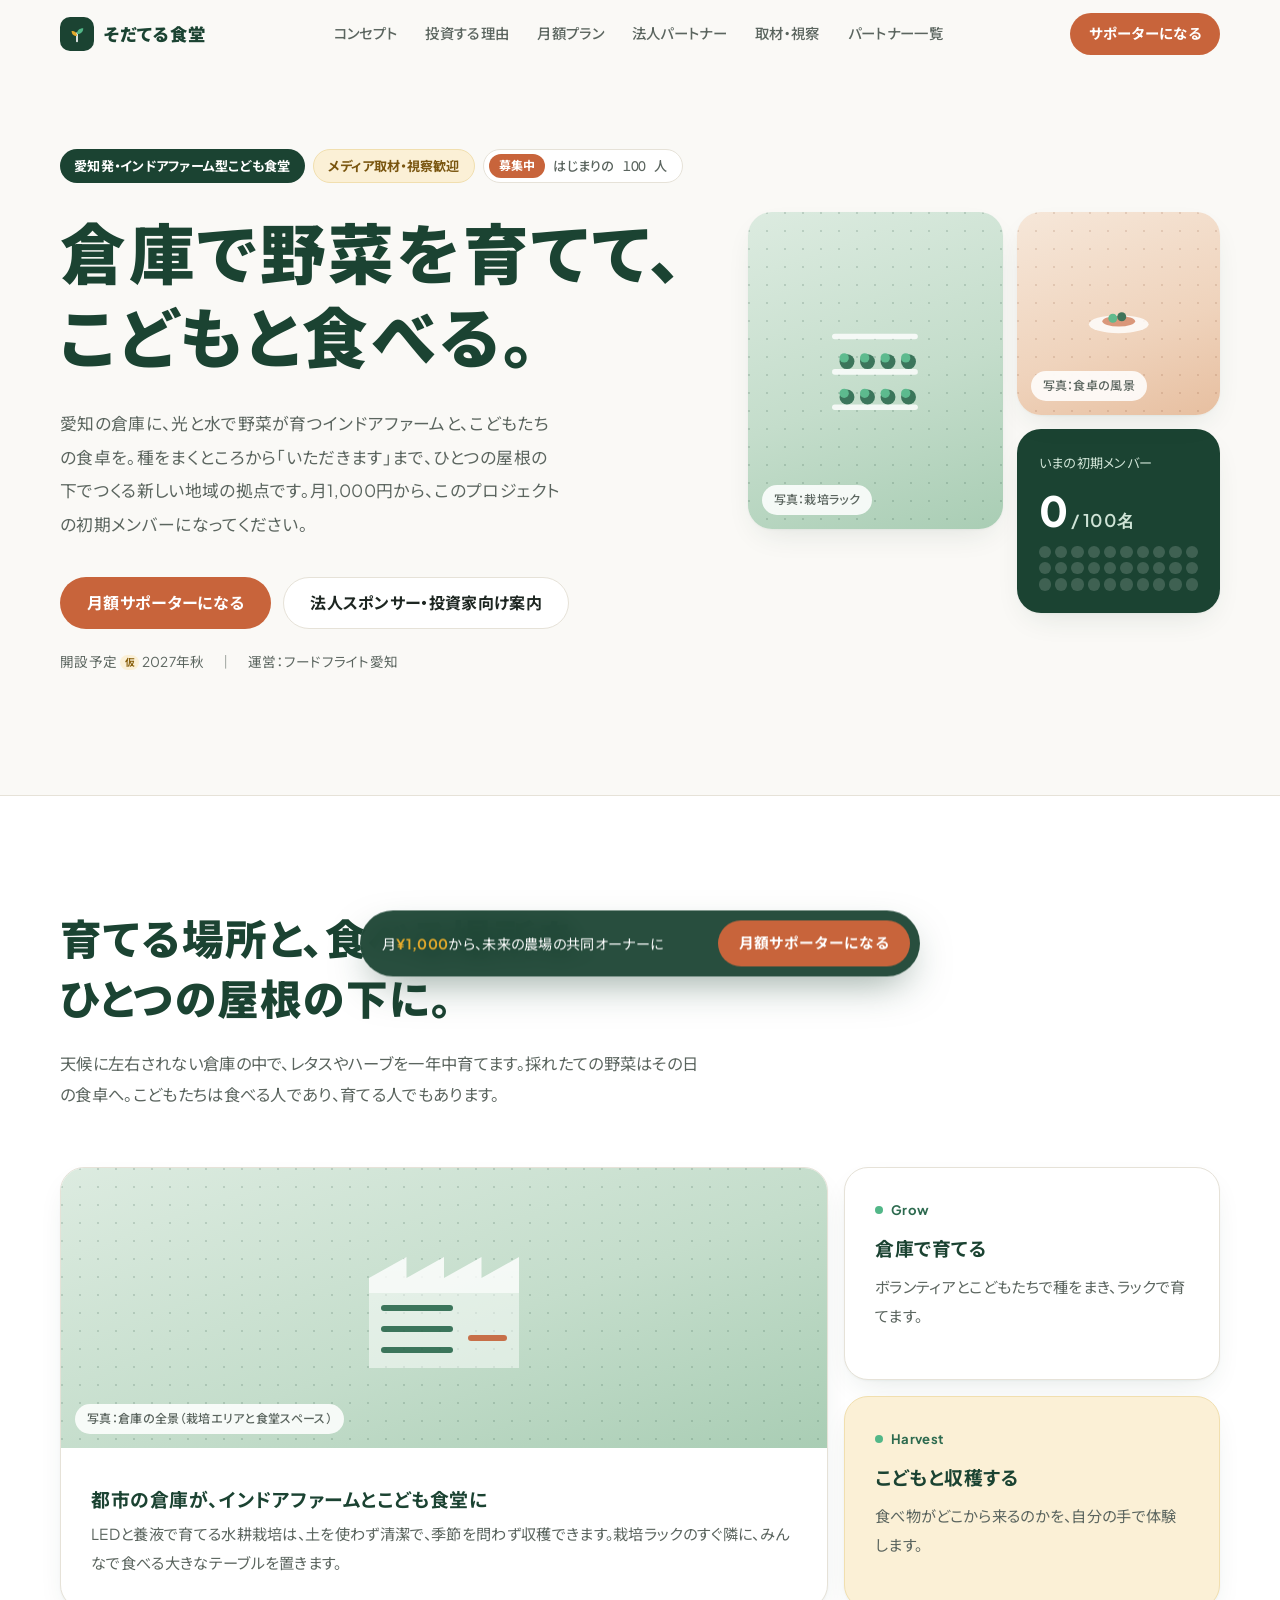
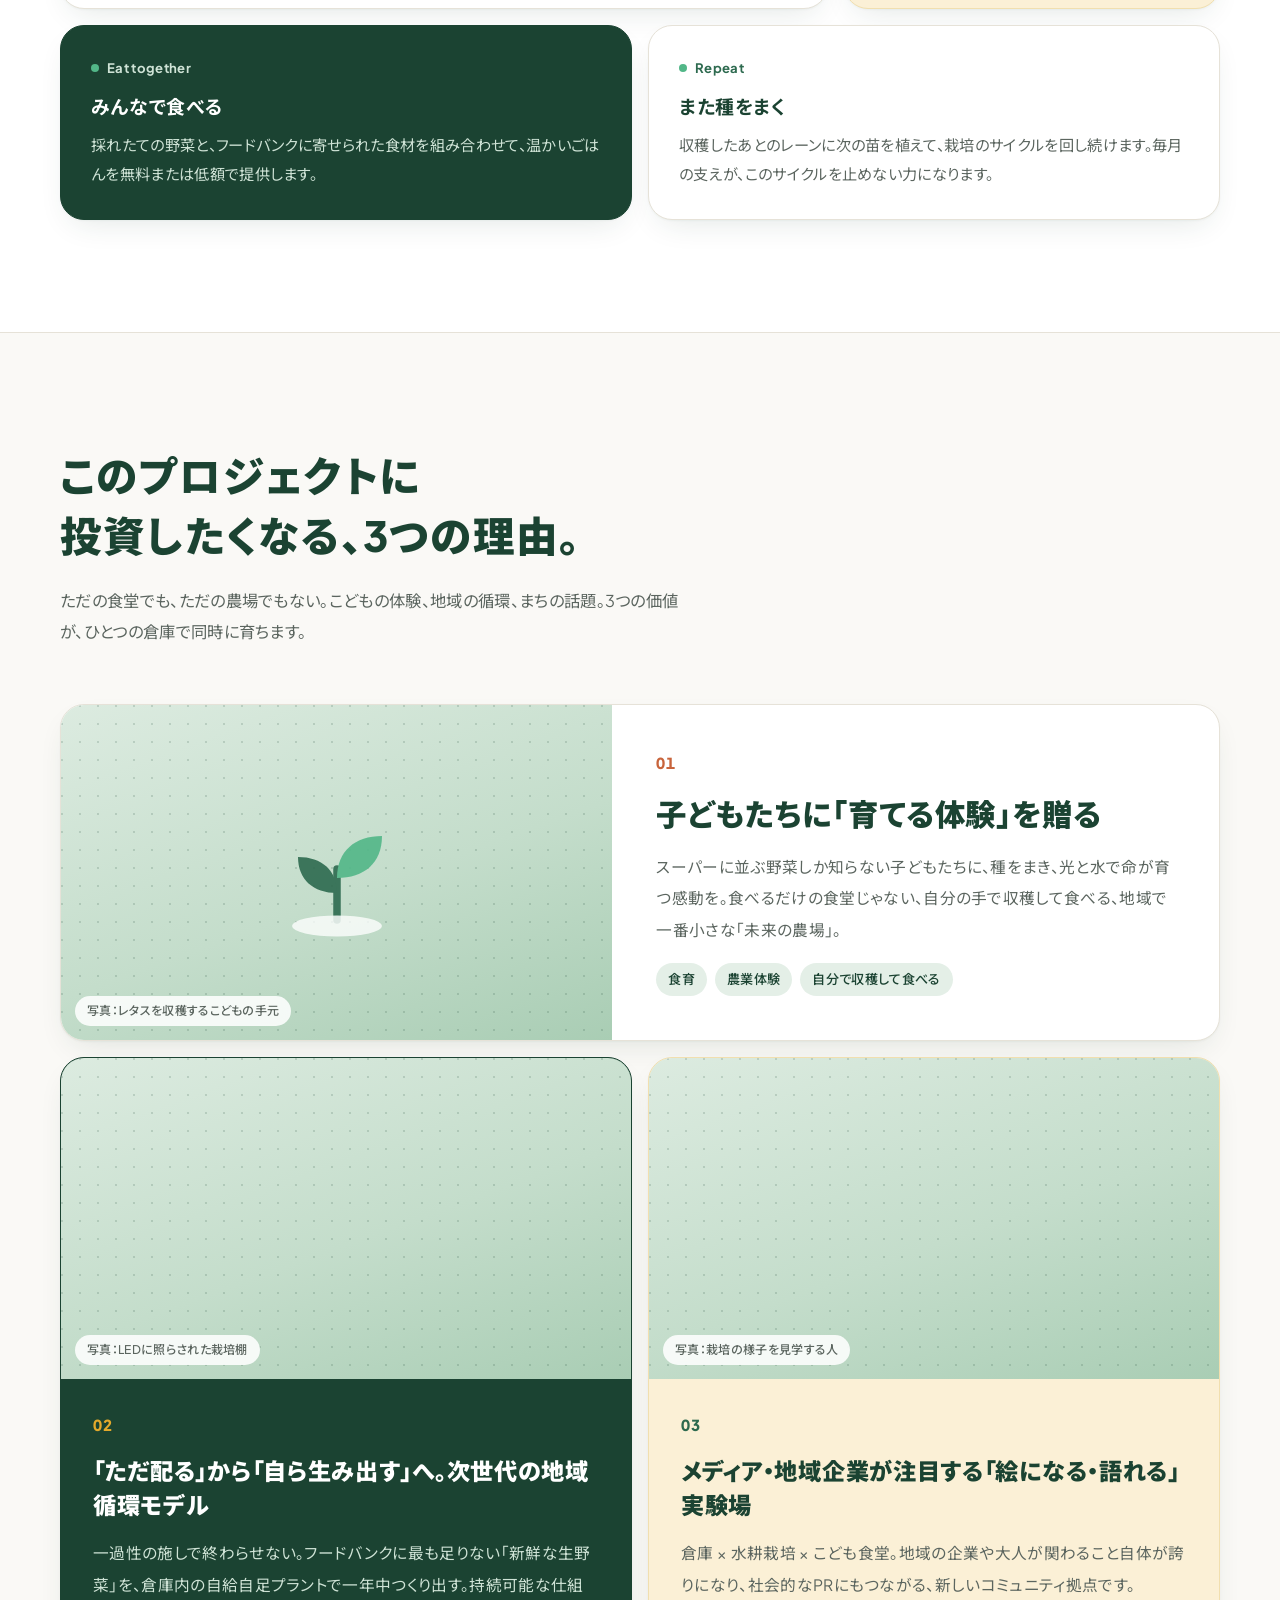
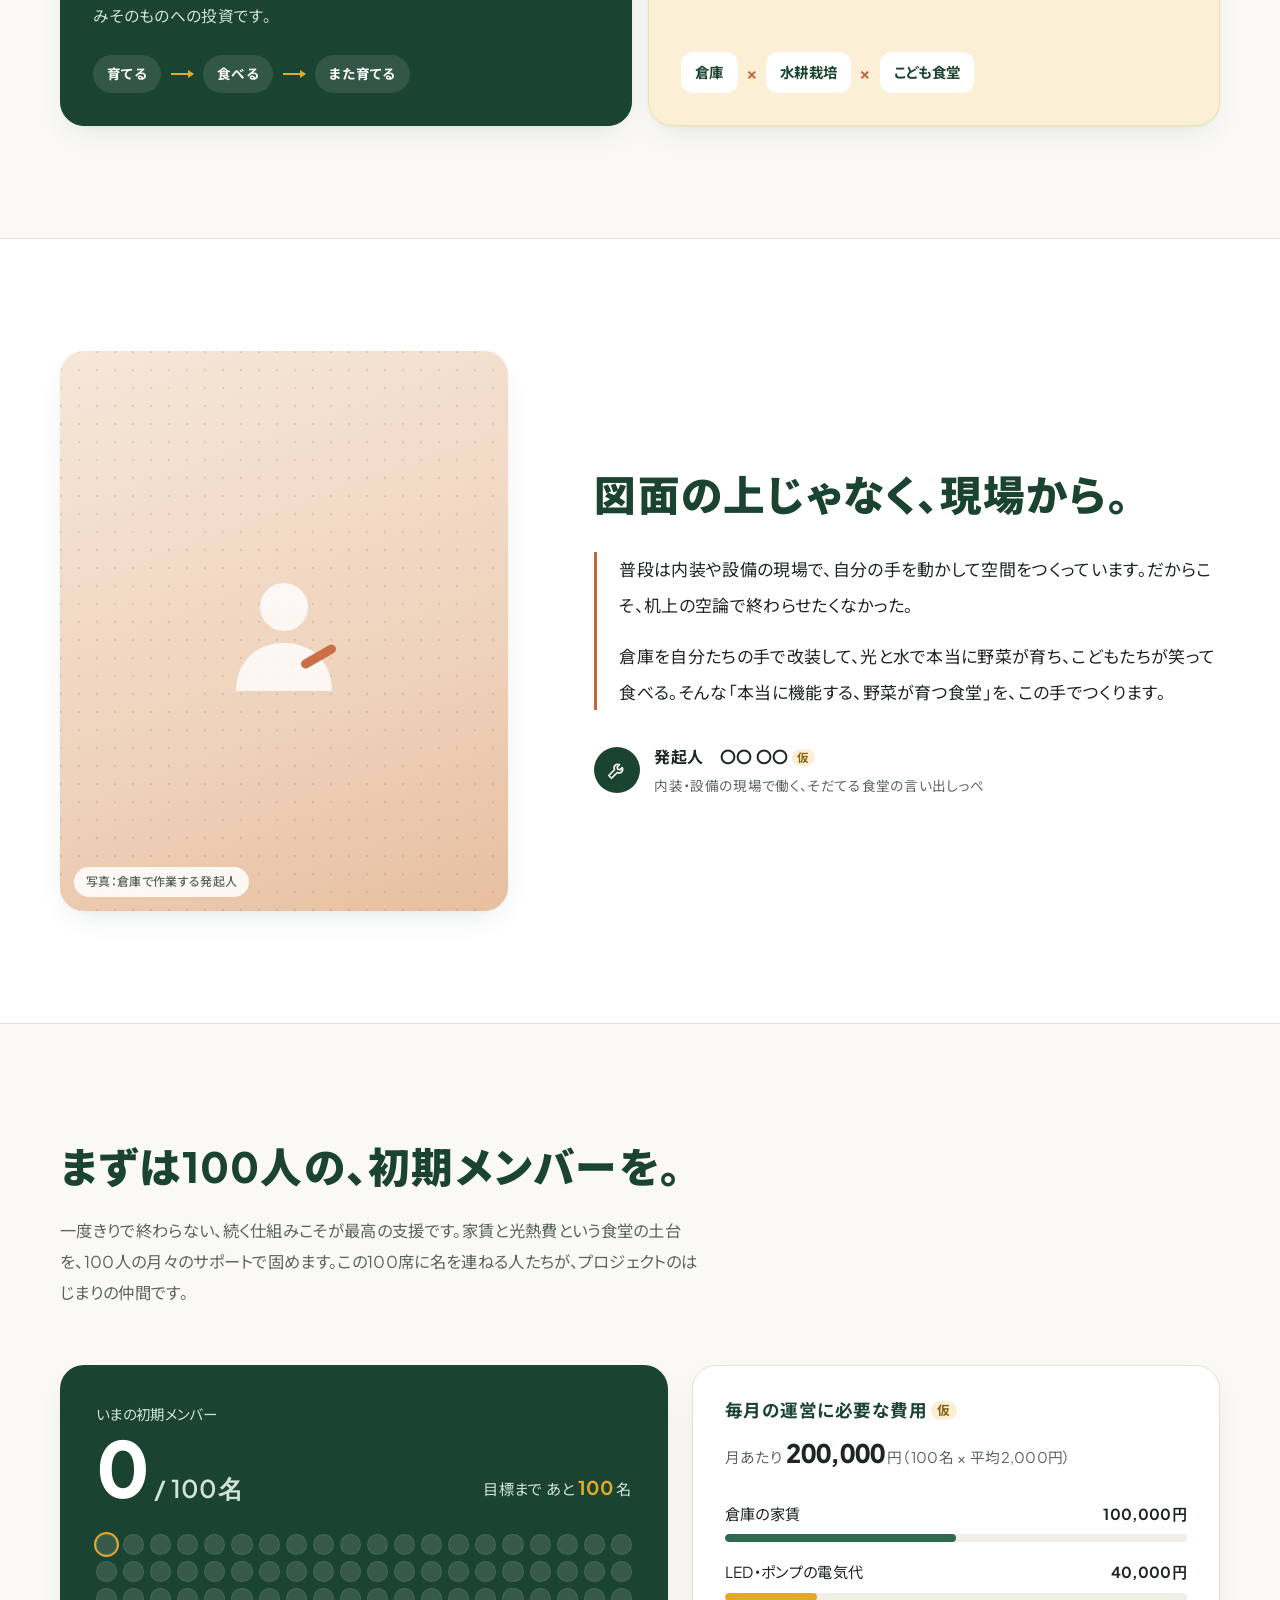
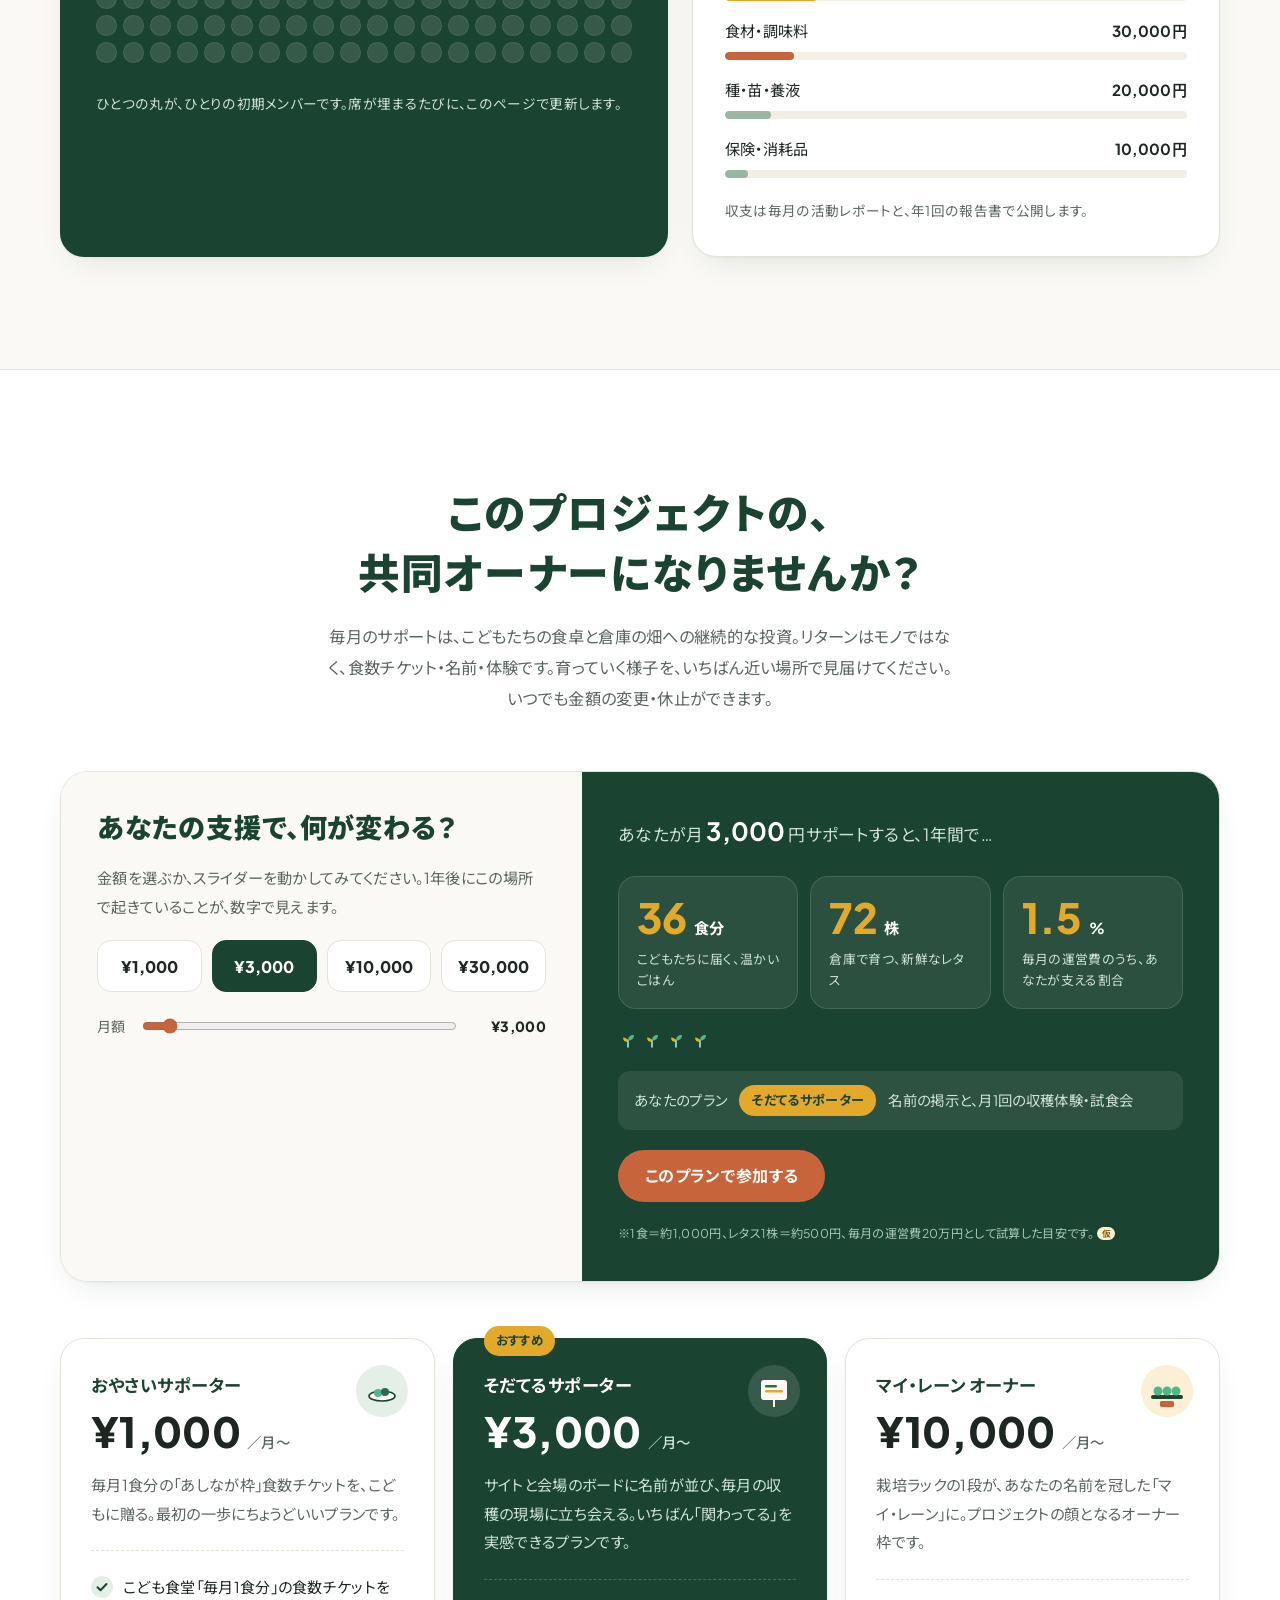
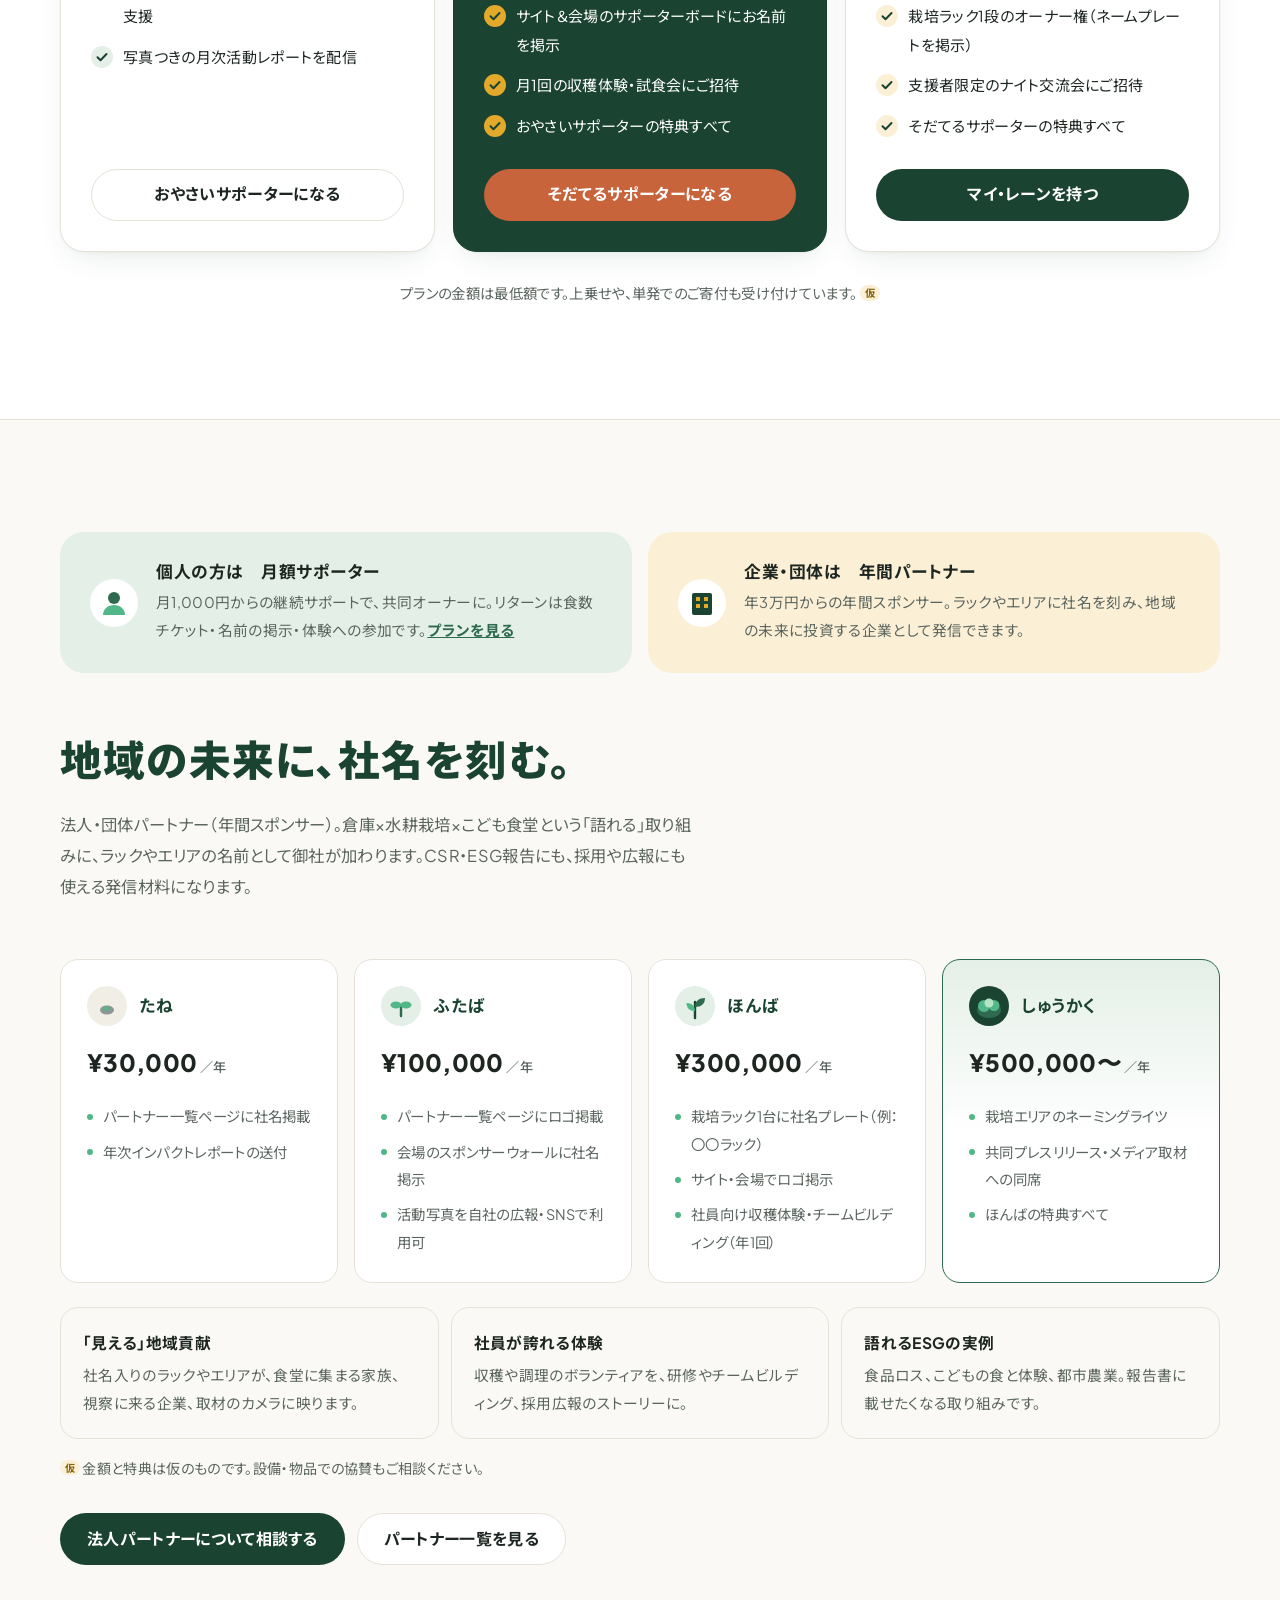
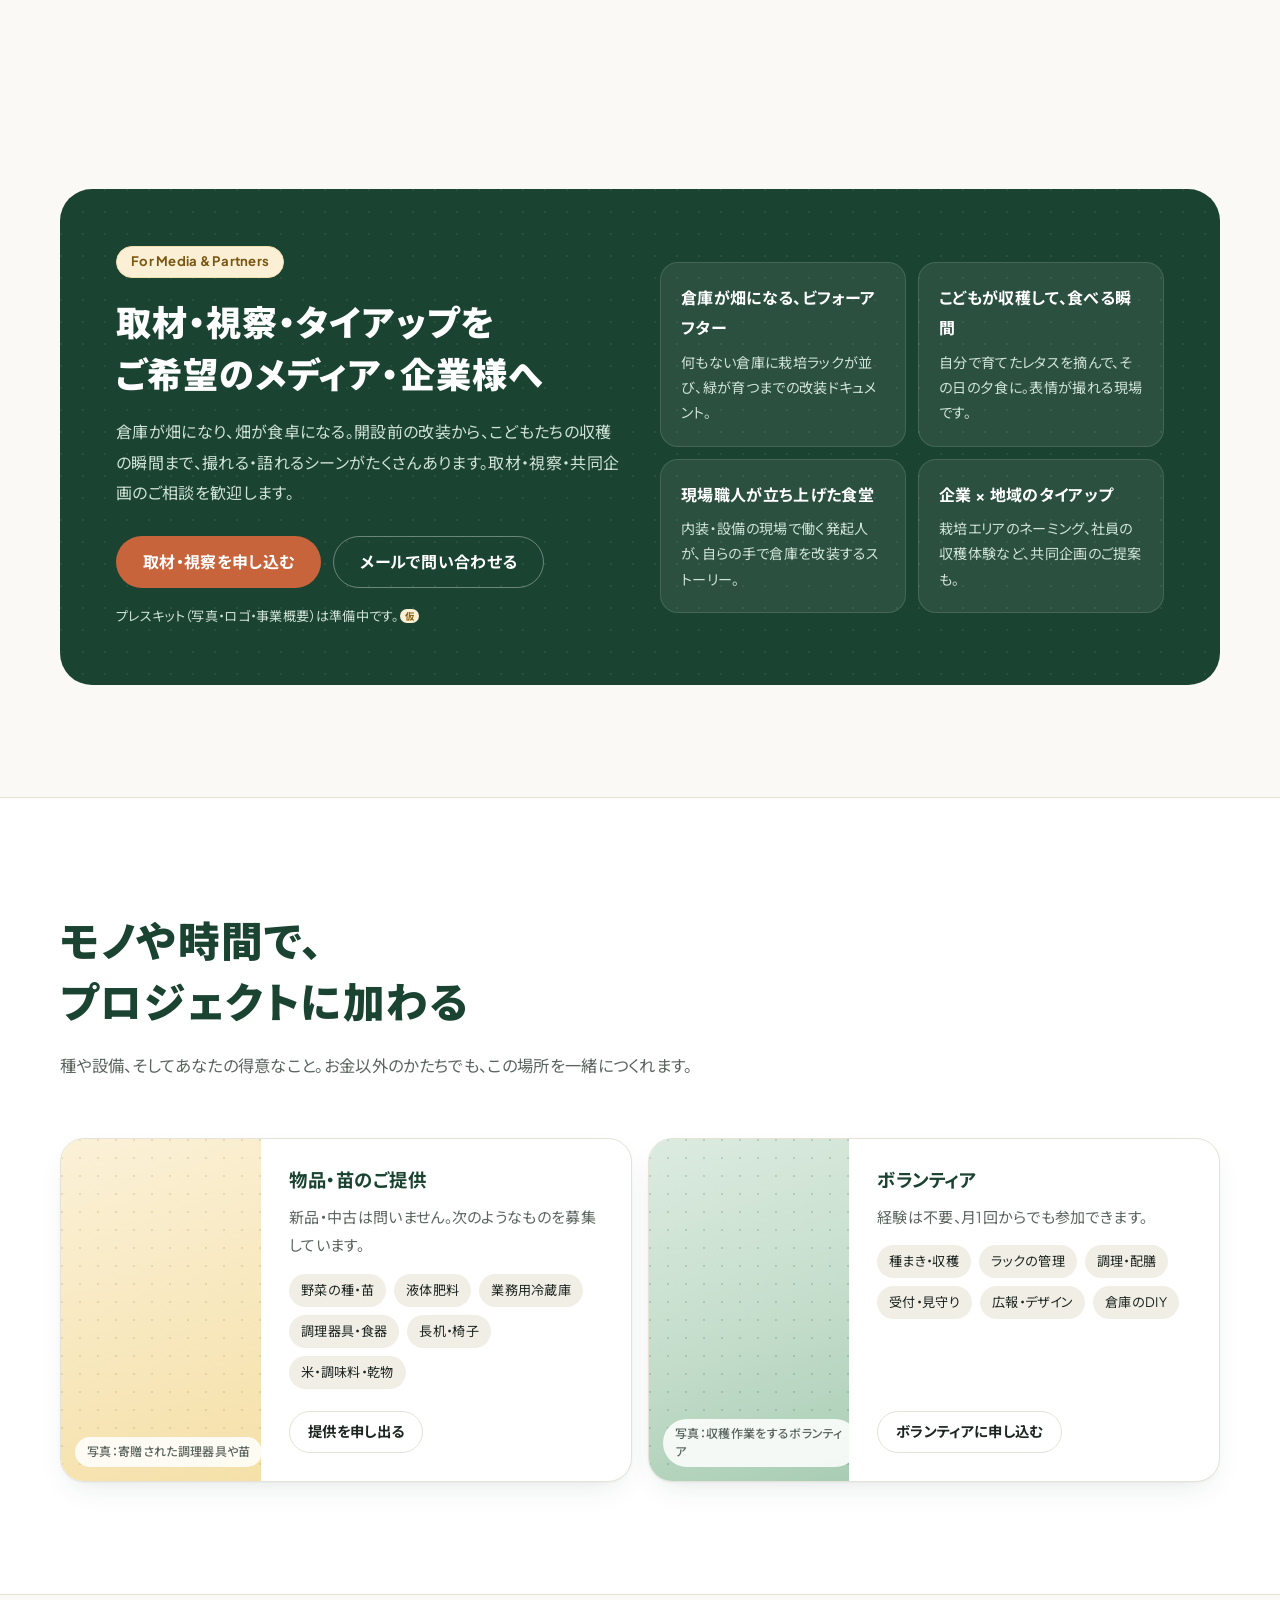
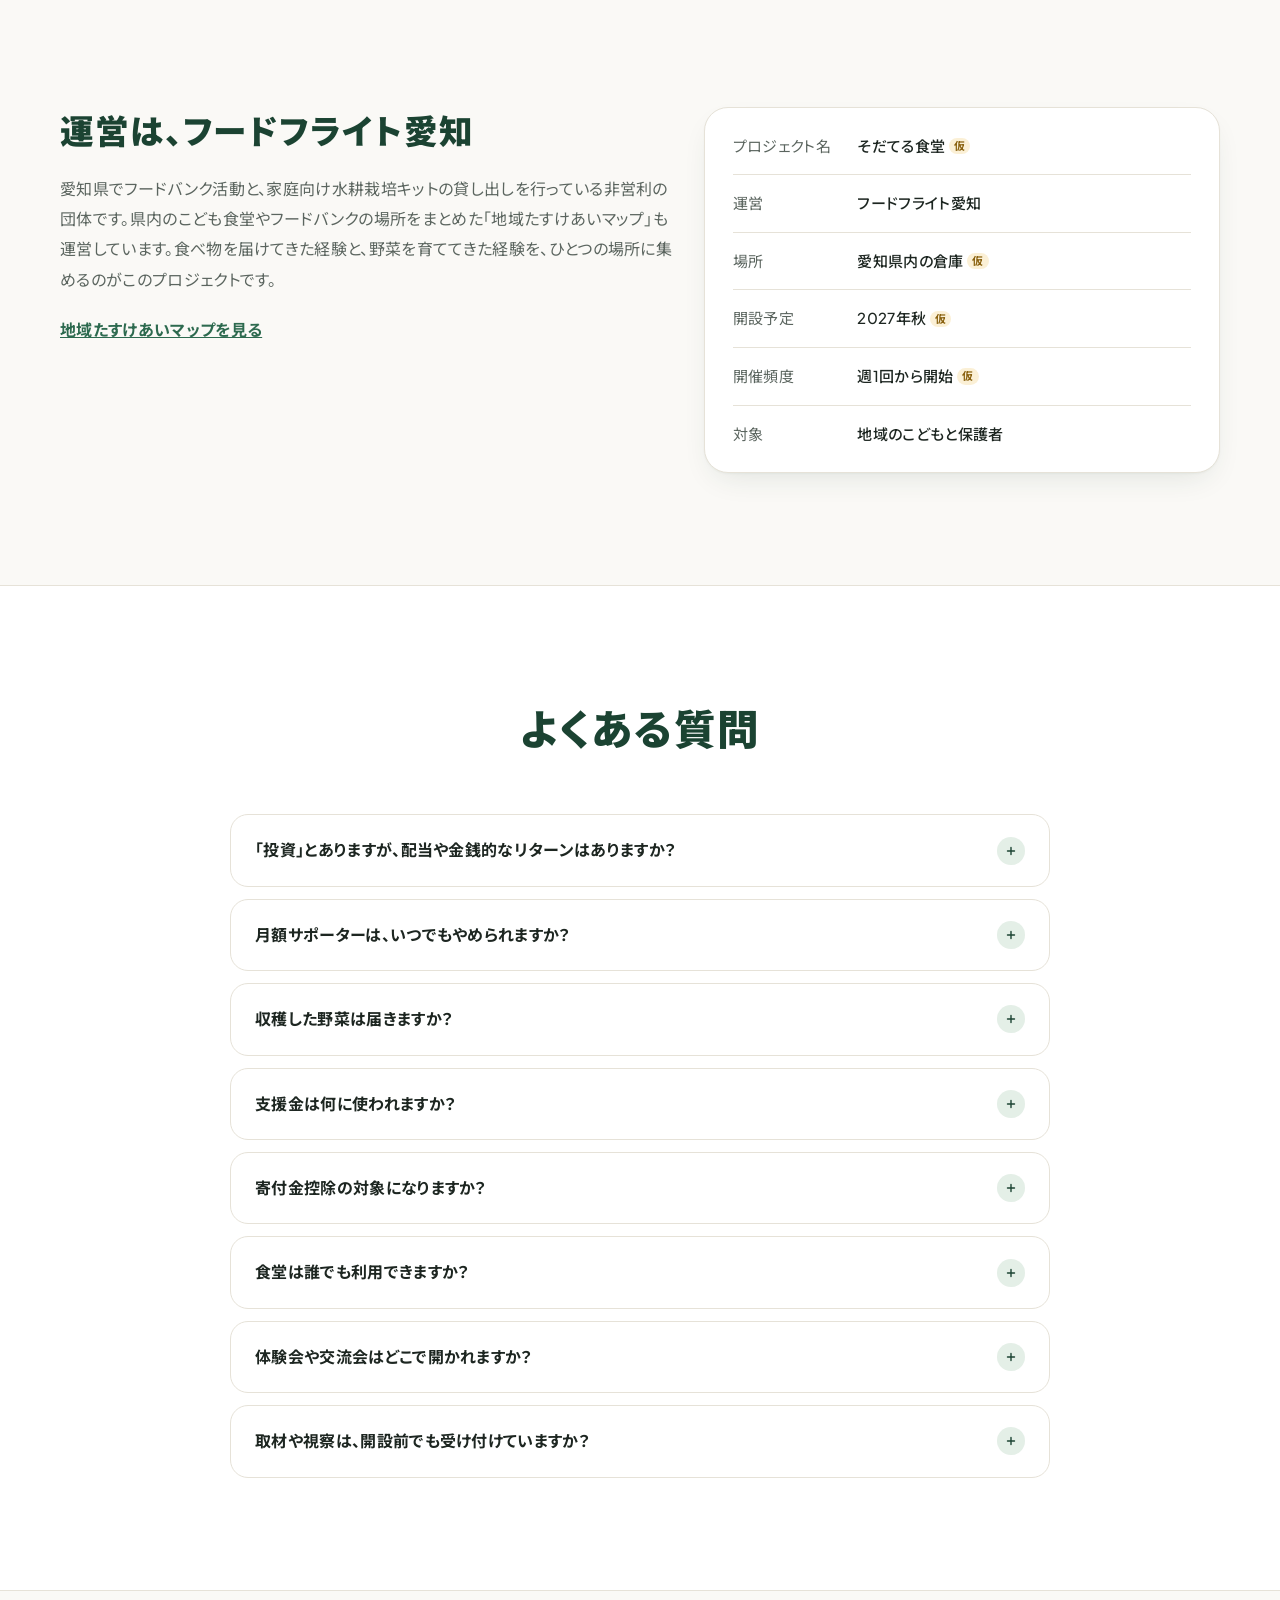
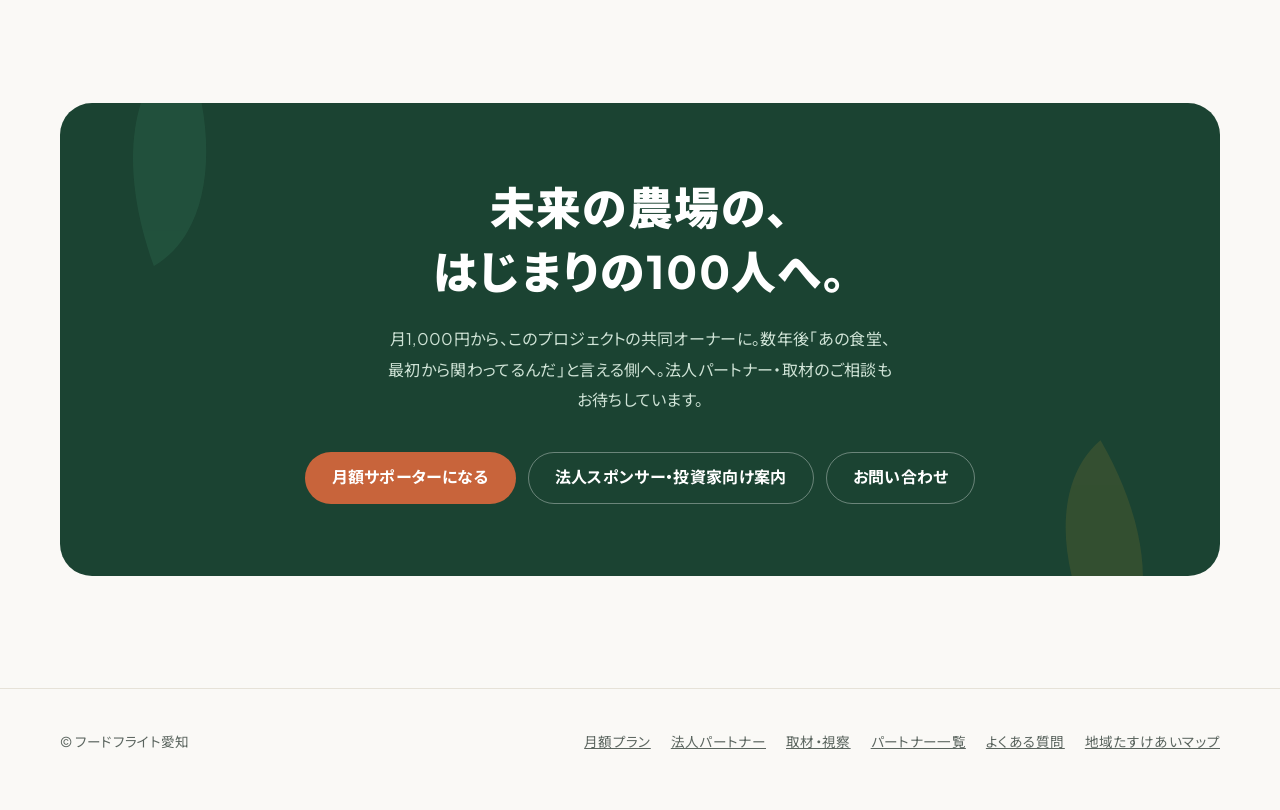
==== commit dad81cd0: "Add files via upload" ====
--- a/index.html
+++ b/index.html
@@ -13,8 +13,10 @@
       CONTACT_EMAIL     … 問い合わせ用メールアドレス
       SUPPORTER_GOAL    … 募集人数（例：100）
       SUPPORTER_COUNT   … 現在のサポーター人数（手動で更新）
-  ・写真の差し替え：class="ph" の枠の中に <img src="写真.jpg" alt="説明"> を入れると、
-    枠いっぱいに写真が表示されます（data-label の文字は自動で消えます）。
+  ・写真：いまは Pexels のフリー写真（商用利用可・クレジット不要）を「イメージ写真」として表示しています。
+    実際の写真に差し替えるときは、class="ph" の枠の中にある <img src="..."> の src を
+    リポジトリにアップロードした写真のファイル名（例：photo-rack.jpg）に書き換えてください。
+    画像が読み込めなかったときは、自動で元のイラスト枠に戻ります。
   ============================================================
 -->
 <title>そだてる食堂｜愛知発・インドアファーム型こども食堂</title>
@@ -97,6 +99,31 @@
 @media (max-width:900px){.nav{display:none}}
 @media (max-width:480px){.site-head .btn-sm{padding:0 14px;font-size:.82rem}}
 
+/* ---------- header glass & mobile menu ---------- */
+.site-head{background:transparent;backdrop-filter:none;-webkit-backdrop-filter:none;transition:background-color .3s,border-color .3s,box-shadow .3s}
+.site-head.is-scrolled,.site-head.menu-open{background:color-mix(in srgb,var(--bg) 72%,transparent);backdrop-filter:saturate(1.6) blur(16px);-webkit-backdrop-filter:saturate(1.6) blur(16px);border-bottom-color:var(--line);box-shadow:0 10px 30px -22px rgba(27,67,50,.45)}
+.head-right{display:flex;align-items:center;gap:10px}
+.menu-btn{display:none;position:relative;width:44px;height:44px;flex:none;padding:0;border-radius:12px;border:1px solid var(--line);background:var(--paper);cursor:pointer}
+.menu-btn span{position:absolute;left:12px;right:12px;height:2px;border-radius:2px;background:var(--green-900);transition:transform .3s cubic-bezier(.2,.7,.2,1),opacity .2s}
+.menu-btn span:nth-child(1){top:15px}
+.menu-btn span:nth-child(2){top:21px}
+.menu-btn span:nth-child(3){top:27px}
+.menu-btn[aria-expanded="true"] span:nth-child(1){transform:translateY(6px) rotate(45deg)}
+.menu-btn[aria-expanded="true"] span:nth-child(2){opacity:0}
+.menu-btn[aria-expanded="true"] span:nth-child(3){transform:translateY(-6px) rotate(-45deg)}
+.m-nav{position:fixed;left:0;right:0;top:68px;z-index:29;max-height:calc(100dvh - 68px);overflow:auto;background:color-mix(in srgb,var(--bg) 96%,transparent);backdrop-filter:blur(16px);-webkit-backdrop-filter:blur(16px);border-bottom:1px solid var(--line);box-shadow:0 24px 40px -28px rgba(27,67,50,.45);padding:8px 20px 24px;display:flex;flex-direction:column;transform:translateY(-10px);opacity:0;visibility:hidden;transition:transform .3s cubic-bezier(.2,.7,.2,1),opacity .25s,visibility 0s .3s}
+.m-nav.open{transform:none;opacity:1;visibility:visible;transition:transform .3s cubic-bezier(.2,.7,.2,1),opacity .25s}
+.m-nav a{padding:15px 4px;border-bottom:1px solid var(--line);color:var(--ink);text-decoration:none;font-weight:700;font-size:1rem}
+.m-nav a.btn{margin-top:18px;border-bottom:0;color:#fff;padding:0 26px}
+@media (max-width:900px){.menu-btn{display:block}}
+@media (min-width:901px){.m-nav{display:none}}
+@media (max-width:400px){.head-right .btn-sm{display:none}}
+
+/* ---------- scroll reveal (JSが有効なときだけ付与) ---------- */
+.rv{opacity:0;transform:translateY(32px);transition:opacity .9s cubic-bezier(.2,.7,.2,1),transform .9s cubic-bezier(.2,.7,.2,1);transition-delay:var(--d,0s)}
+.rv.in{opacity:1;transform:none}
+@media (prefers-reduced-motion:reduce){.rv{opacity:1;transform:none;transition:none}}
+
 /* ---------- hero ---------- */
 .hero{padding:56px 0 96px}
 .hero-grid{display:grid;gap:48px;grid-template-columns:1fr}
@@ -139,7 +166,63 @@
 .ph::after{content:attr(data-label);position:absolute;left:14px;bottom:14px;right:14px;width:max-content;max-width:calc(100% - 28px);padding:6px 12px;border-radius:999px;background:rgba(255,255,255,.86);backdrop-filter:blur(6px);font-size:.75rem;font-weight:500;color:var(--ink-soft);line-height:1.5}
 .ph svg.ph-icon{position:absolute;inset:0;margin:auto;width:44%;max-width:180px;opacity:.9}
 .ph img{position:absolute;inset:0;width:100%;height:100%;object-fit:cover}
-.ph:has(img)::after,.ph:has(img) .ph-icon{display:none}
+/* ---------- photos ---------- */
+.ph img{transition:transform .9s cubic-bezier(.2,.7,.2,1),opacity .7s ease;opacity:0}
+.ph img.loaded{opacity:1}
+.ph:hover img{transform:scale(1.03)}
+.ph.has-photo .ph-icon{display:none}
+.ph.has-photo::after{content:"イメージ写真";left:auto;right:12px;top:12px;bottom:auto;width:auto;padding:2px 10px;font-size:.66rem;background:rgba(20,30,25,.42);color:#fff;backdrop-filter:blur(4px)}
+.reason .r-photo{border-radius:0;box-shadow:none;aspect-ratio:16/9}
+
+/* ---------- 100 seats tooltip ---------- */
+.goal-card{position:relative}
+.seats i{cursor:pointer;transition:transform .15s ease,background-color .2s}
+.seats i:hover{transform:scale(1.35);background:rgba(255,255,255,.4)}
+.seats i.on:hover{background:#F2C25C}
+.seats i.you{box-shadow:0 0 0 2px var(--mustard);animation:seatPulse 2.2s ease-in-out infinite}
+.seats.go i{animation:seatIn .45s cubic-bezier(.2,.7,.2,1) backwards;animation-delay:calc(var(--i) * 9ms)}
+.seats.go i.you{animation:seatIn .45s cubic-bezier(.2,.7,.2,1) backwards,seatPulse 2.2s ease-in-out 1.2s infinite;animation-delay:calc(var(--i) * 9ms),1.2s}
+@keyframes seatIn{from{opacity:0;transform:scale(.3)}}
+@keyframes seatPulse{0%,100%{box-shadow:0 0 0 2px var(--mustard)}50%{box-shadow:0 0 0 6px rgba(227,169,43,.25)}}
+.seat-tip{position:absolute;z-index:4;left:0;top:0;pointer-events:none;padding:7px 14px;border-radius:999px;background:#fff;color:var(--green-900);font-size:.8rem;font-weight:700;white-space:nowrap;box-shadow:0 10px 24px -10px rgba(0,0,0,.4);transform:translate(-50%,calc(-100% - 10px));opacity:0;transition:opacity .15s}
+.seat-tip.show{opacity:1}
+.seat-tip b{color:var(--terracotta);font-family:var(--en)}
+.seat-tip::after{content:"";position:absolute;left:50%;bottom:-5px;width:10px;height:10px;background:#fff;transform:translateX(-50%) rotate(45deg)}
+@media (prefers-reduced-motion:reduce){.seats i.you,.seats.go i,.seats.go i.you{animation:none}}
+
+/* ---------- impact simulator ---------- */
+.sim{display:grid;grid-template-columns:1fr;gap:0;margin-bottom:56px;border-radius:28px;overflow:hidden;box-shadow:var(--shadow);border:1px solid var(--line)}
+@media (min-width:900px){.sim{grid-template-columns:.9fr 1.1fr}}
+.sim-ctrl{background:var(--bg);padding:36px;display:flex;flex-direction:column;gap:18px}
+.sim-ctrl h3{font-size:clamp(1.3rem,3vw,1.7rem);font-weight:900;color:var(--green-900)}
+.sim-ctrl > p{color:var(--ink-soft);font-size:.95rem}
+.sim-amounts{display:grid;grid-template-columns:repeat(2,1fr);gap:10px}
+@media (min-width:480px){.sim-amounts{grid-template-columns:repeat(4,1fr)}}
+.sim-amounts button{min-height:52px;border-radius:14px;border:1.5px solid var(--line);background:var(--paper);font-family:var(--en);font-weight:800;font-size:1rem;color:var(--ink);cursor:pointer;transition:background-color .2s,color .2s,border-color .2s,transform .15s}
+.sim-amounts button:hover{border-color:var(--green-700)}
+.sim-amounts button:active{transform:scale(.97)}
+.sim-amounts button[aria-pressed="true"]{background:var(--green-900);border-color:var(--green-900);color:#fff}
+.sim-range{display:grid;grid-template-columns:auto 1fr auto;align-items:center;gap:14px;font-size:.88rem;color:var(--ink-soft)}
+.sim-range input{width:100%;accent-color:var(--terracotta);height:28px;cursor:pointer}
+.sim-range output{font-family:var(--en);font-weight:800;color:var(--ink);min-width:5.5em;text-align:right}
+.sim-result{background:var(--green-900);color:#fff;padding:36px;display:flex;flex-direction:column;gap:20px;position:relative;overflow:hidden}
+.sim-lead{font-size:1.05rem;color:#CFE3D6}
+.sim-lead b{font-family:var(--en);font-size:1.5em;color:#fff;margin:0 .1em}
+.sim-stats{display:grid;gap:12px;grid-template-columns:1fr}
+@media (min-width:560px){.sim-stats{grid-template-columns:repeat(3,1fr)}}
+.sim-stat{background:rgba(255,255,255,.07);border:1px solid rgba(255,255,255,.12);border-radius:var(--r-m);padding:18px;display:grid;grid-template-columns:auto 1fr;align-items:baseline;column-gap:6px}
+.sim-stat .n{font-family:var(--en);font-weight:800;font-size:clamp(2rem,5vw,2.6rem);line-height:1.1;color:var(--mustard)}
+.sim-stat .u{font-weight:700;font-size:.95rem}
+.sim-stat .l{grid-column:1 / -1;margin-top:6px;font-size:.8rem;color:#CFE3D6;line-height:1.6}
+.sim-sprouts{display:flex;flex-wrap:wrap;gap:4px;min-height:22px}
+.sim-sprouts svg{width:20px;height:20px;animation:sprout .5s cubic-bezier(.3,1.6,.5,1) backwards}
+@keyframes sprout{from{transform:scale(0) translateY(6px);opacity:0}}
+.sim-plan{display:flex;flex-wrap:wrap;align-items:center;gap:8px 12px;padding:14px 16px;border-radius:var(--r-s);background:rgba(255,255,255,.08);font-size:.9rem;color:#CFE3D6}
+.sim-plan b{display:inline-block;padding:3px 12px;border-radius:999px;background:var(--mustard);color:var(--green-900);font-size:.82rem}
+.sim-result .btn{align-self:flex-start}
+.sim-note{font-size:.76rem;color:#A9C7B4}
+@media (max-width:600px){.sim-ctrl,.sim-result{padding:26px 22px}}
+@media (prefers-reduced-motion:reduce){.sim-sprouts svg{animation:none}}
 
 /* ---------- tags ---------- */
 .hero-tags{display:flex;flex-wrap:wrap;gap:8px}
@@ -419,8 +502,20 @@
       <a href="#media">取材・視察</a>
       <a href="sponsors.html">パートナー一覧</a>
     </nav>
-    <a class="btn btn-primary btn-sm js-monthly" href="#support">サポーターになる</a>
-  </div>
+    <div class="head-right">
+      <a class="btn btn-primary btn-sm js-monthly" href="#support">サポーターになる</a>
+      <button class="menu-btn" id="menu-btn" type="button" aria-expanded="false" aria-controls="m-nav" aria-label="メニューを開く"><span></span><span></span><span></span></button>
+    </div>
+  </div>
+  <nav class="m-nav" id="m-nav" aria-label="メニュー">
+    <a href="#about">コンセプト</a>
+    <a href="#reasons">投資する理由</a>
+    <a href="#support">月額プラン</a>
+    <a href="#tiers">法人パートナー</a>
+    <a href="#media">取材・視察</a>
+    <a href="sponsors.html">パートナー一覧</a>
+    <a class="btn btn-primary js-monthly" href="#support">月額サポーターになる</a>
+  </nav>
 </header>
 
 <main id="top">
@@ -446,9 +541,11 @@
     <div class="collage">
       <div class="ph ph-main" data-label="写真：栽培ラック">
         <svg class="ph-icon" viewBox="0 0 120 120" aria-hidden="true"><rect x="14" y="20" width="92" height="6" rx="3" fill="#fff" opacity=".9"/><rect x="14" y="58" width="92" height="6" rx="3" fill="#fff" opacity=".9"/><rect x="14" y="96" width="92" height="6" rx="3" fill="#fff" opacity=".9"/><g fill="#2D6A4F"><circle cx="30" cy="50" r="8"/><circle cx="52" cy="50" r="8"/><circle cx="74" cy="50" r="8"/><circle cx="96" cy="50" r="8"/><circle cx="30" cy="88" r="8"/><circle cx="52" cy="88" r="8"/><circle cx="74" cy="88" r="8"/><circle cx="96" cy="88" r="8"/></g><g fill="#52B788"><circle cx="27" cy="46" r="5"/><circle cx="49" cy="46" r="5"/><circle cx="71" cy="46" r="5"/><circle cx="93" cy="46" r="5"/><circle cx="27" cy="84" r="5"/><circle cx="49" cy="84" r="5"/><circle cx="71" cy="84" r="5"/><circle cx="93" cy="84" r="5"/></g></svg>
+        <img src="https://images.pexels.com/photos/10269716/pexels-photo-10269716.jpeg?auto=compress&cs=tinysrgb&w=1400" alt="LEDライトの下で育つ水耕栽培のレタス" decoding="async" fetchpriority="high">
       </div>
       <div class="ph warm ph-sub" data-label="写真：食卓の風景">
         <svg class="ph-icon" viewBox="0 0 120 120" aria-hidden="true"><ellipse cx="60" cy="74" rx="40" ry="12" fill="#fff" opacity=".9"/><ellipse cx="60" cy="70" rx="22" ry="7" fill="#C8643B" opacity=".7"/><circle cx="52" cy="66" r="6" fill="#52B788"/><circle cx="64" cy="64" r="6" fill="#2D6A4F"/></svg>
+        <img src="https://images.pexels.com/photos/7658807/pexels-photo-7658807.jpeg?auto=compress&cs=tinysrgb&w=800" alt="収穫したばかりの葉物野菜" decoding="async" fetchpriority="high">
       </div>
       <div class="count-card" aria-label="サポーターの人数">
         <span class="lbl">いまの初期メンバー</span>
@@ -471,7 +568,8 @@
       <div class="tile t-hero">
         <div class="ph" data-label="写真：倉庫の全景（栽培エリアと食堂スペース）">
           <svg class="ph-icon" viewBox="0 0 120 120" aria-hidden="true"><path d="M10 50 L10 40 L35 26 L35 40 L60 26 L60 40 L85 26 L85 40 L110 26 L110 50Z" fill="#fff" opacity=".9"/><rect x="10" y="50" width="100" height="50" fill="#fff" opacity=".55"/><rect x="18" y="58" width="48" height="4" rx="2" fill="#2D6A4F"/><rect x="18" y="72" width="48" height="4" rx="2" fill="#2D6A4F"/><rect x="18" y="86" width="48" height="4" rx="2" fill="#2D6A4F"/><rect x="76" y="78" width="26" height="4" rx="2" fill="#C8643B"/></svg>
-        </div>
+          <img src="https://images.pexels.com/photos/348689/pexels-photo-348689.jpeg?auto=compress&cs=tinysrgb&w=1200" alt="インドアファームで育つ水耕栽培のレタス" decoding="async" loading="lazy">
+      </div>
         <div class="cap">
           <h3>都市の倉庫が、インドアファームとこども食堂に</h3>
           <p style="margin-top:8px">LEDと養液で育てる水耕栽培は、土を使わず清潔で、季節を問わず収穫できます。栽培ラックのすぐ隣に、みんなで食べる大きなテーブルを置きます。</p>
@@ -513,7 +611,8 @@
       <li class="reason r1">
         <div class="ph" data-label="写真：レタスを収穫するこどもの手元">
           <svg class="ph-icon" viewBox="0 0 120 120" aria-hidden="true"><path d="M60 92V58" stroke="#2D6A4F" stroke-width="5" stroke-linecap="round"/><path d="M60 64c0-18 12-28 30-28 0 18-12 28-30 28z" fill="#52B788"/><path d="M60 74c0-15-10-24-26-24 0 15 10 24 26 24z" fill="#2D6A4F"/><ellipse cx="60" cy="96" rx="30" ry="7" fill="#fff" opacity=".85"/></svg>
-        </div>
+          <img src="https://images.pexels.com/photos/7728911/pexels-photo-7728911.jpeg?auto=compress&cs=tinysrgb&w=1200" alt="レタスの苗を植える手元" decoding="async" loading="lazy">
+      </div>
         <div class="reason-body">
           <span class="reason-no num">01</span>
           <h3>子どもたちに「育てる体験」を贈る</h3>
@@ -522,6 +621,7 @@
         </div>
       </li>
       <li class="reason r2">
+        <div class="ph r-photo" data-label="写真：LEDに照らされた栽培棚"><img src="https://images.pexels.com/photos/3912479/pexels-photo-3912479.jpeg?auto=compress&cs=tinysrgb&w=900" alt="LEDに照らされたインドアファームの栽培棚" decoding="async" loading="lazy"></div>
         <div class="reason-body">
           <span class="reason-no num">02</span>
           <h3>「ただ配る」から「自ら生み出す」へ。次世代の地域循環モデル</h3>
@@ -532,6 +632,7 @@
         </div>
       </li>
       <li class="reason r3">
+        <div class="ph r-photo" data-label="写真：栽培の様子を見学する人"><img src="https://images.pexels.com/photos/3912520/pexels-photo-3912520.jpeg?auto=compress&cs=tinysrgb&w=900" alt="LEDの下でレタスの生育を観察する様子" decoding="async" loading="lazy"></div>
         <div class="reason-body">
           <span class="reason-no num">03</span>
           <h3>メディア・地域企業が注目する「絵になる・語れる」実験場</h3>
@@ -548,7 +649,8 @@
   <div class="wrap story">
     <div class="ph warm story-photo" data-label="写真：倉庫で作業する発起人">
       <svg class="ph-icon" viewBox="0 0 120 120" aria-hidden="true"><circle cx="60" cy="44" r="16" fill="#fff" opacity=".9"/><path d="M28 100c0-20 14-32 32-32s32 12 32 32z" fill="#fff" opacity=".9"/><rect x="70" y="74" width="26" height="6" rx="3" fill="#C8643B" transform="rotate(-30 83 77)"/></svg>
-    </div>
+      <img src="https://images.pexels.com/photos/7285920/pexels-photo-7285920.jpeg?auto=compress&cs=tinysrgb&w=1200" alt="電動ドリルで木材を加工する職人の手元" decoding="async" loading="lazy">
+      </div>
     <div class="story-body">
       <h2 id="story-title"><span class="ib">図面の上じゃなく、</span><span class="ib">現場から。</span></h2>
       <blockquote>
@@ -606,6 +708,32 @@
     <div class="sec-head center">
       <h2 id="plans-title"><span class="ib">このプロジェクトの、</span><span class="ib">共同オーナーになりませんか？</span></h2>
       <p>毎月のサポートは、こどもたちの食卓と倉庫の畑への継続的な投資。リターンはモノではなく、食数チケット・名前・体験です。育っていく様子を、いちばん近い場所で見届けてください。<br>いつでも金額の変更・休止ができます。</p>
+    </div>
+
+    <div class="sim" id="simulator">
+      <div class="sim-ctrl">
+        <h3>あなたの支援で、何が変わる？</h3>
+        <p>金額を選ぶか、スライダーを動かしてみてください。1年後にこの場所で起きていることが、数字で見えます。</p>
+        <div class="sim-amounts" role="group" aria-label="月額を選ぶ">
+          <button type="button" data-v="1000" aria-pressed="false">¥1,000</button>
+          <button type="button" data-v="3000" aria-pressed="true">¥3,000</button>
+          <button type="button" data-v="10000" aria-pressed="false">¥10,000</button>
+          <button type="button" data-v="30000" aria-pressed="false">¥30,000</button>
+        </div>
+        <label class="sim-range"><span>月額</span><input type="range" id="sim-range" min="1000" max="30000" step="1000" value="3000" aria-label="月額のサポート金額"><output id="sim-out" for="sim-range">¥3,000</output></label>
+      </div>
+      <div class="sim-result" aria-live="polite">
+        <p class="sim-lead">あなたが月<b id="sim-amt">3,000</b>円サポートすると、1年間で…</p>
+        <div class="sim-stats">
+          <div class="sim-stat"><span class="n" id="sim-meals">36</span><span class="u">食分</span><span class="l">こどもたちに届く、温かいごはん</span></div>
+          <div class="sim-stat"><span class="n" id="sim-lettuce">72</span><span class="u">株</span><span class="l">倉庫で育つ、新鮮なレタス</span></div>
+          <div class="sim-stat"><span class="n" id="sim-share">1.5</span><span class="u">%</span><span class="l">毎月の運営費のうち、あなたが支える割合</span></div>
+        </div>
+        <div class="sim-sprouts" id="sim-sprouts" aria-hidden="true"></div>
+        <p class="sim-plan">あなたのプラン <b id="sim-plan">そだてるサポーター</b><span id="sim-perk">名前の掲示と、月1回の収穫体験・試食会</span></p>
+        <a class="btn btn-primary js-monthly" href="#support">このプランで参加する</a>
+        <p class="sim-note">※1食＝約1,000円、レタス1株＝約500円、毎月の運営費20万円として試算した目安です。 <span class="tmp">仮</span></p>
+      </div>
     </div>
 
     <div class="plans">
@@ -743,7 +871,7 @@
     </div>
     <div class="ways">
       <div class="way">
-        <div class="ph sun" data-label="写真：寄贈された調理器具や苗"></div>
+        <div class="ph sun" data-label="写真：寄贈された調理器具や苗"><img src="https://images.pexels.com/photos/4390619/pexels-photo-4390619.jpeg?auto=compress&cs=tinysrgb&w=800" alt="ポットで育つ野菜の苗" decoding="async" loading="lazy"></div>
         <div class="way-body">
           <h3>物品・苗のご提供</h3>
           <p>新品・中古は問いません。次のようなものを募集しています。</p>
@@ -752,7 +880,7 @@
         </div>
       </div>
       <div class="way">
-        <div class="ph" data-label="写真：収穫作業をするボランティア"></div>
+        <div class="ph" data-label="写真：収穫作業をするボランティア"><img src="https://images.pexels.com/photos/7728874/pexels-photo-7728874.jpeg?auto=compress&cs=tinysrgb&w=800" alt="レタスの苗を植える作業" decoding="async" loading="lazy"></div>
         <div class="way-body">
           <h3>ボランティア</h3>
           <p>経験は不要、月1回からでも参加できます。</p>
@@ -842,6 +970,74 @@
 </div>
 
 <script>
+/* ===== 共通：ヘッダーのすりガラス・スマホメニュー・スクロールアニメーション ===== */
+(function(){
+  const head = document.getElementById("head");
+  const onScroll = () => head.classList.toggle("is-scrolled", scrollY > 8);
+  addEventListener("scroll", onScroll, { passive: true });
+  onScroll();
+
+  const btn = document.getElementById("menu-btn");
+  const nav = document.getElementById("m-nav");
+  if (btn && nav){
+    const set = open => {
+      btn.setAttribute("aria-expanded", open ? "true" : "false");
+      btn.setAttribute("aria-label", open ? "メニューを閉じる" : "メニューを開く");
+      nav.classList.toggle("open", open);
+      head.classList.toggle("menu-open", open);
+    };
+    btn.addEventListener("click", () => set(btn.getAttribute("aria-expanded") !== "true"));
+    nav.addEventListener("click", e => { if (e.target.closest("a")) set(false); });
+    addEventListener("keydown", e => { if (e.key === "Escape") set(false); });
+    addEventListener("resize", () => { if (innerWidth > 900) set(false); });
+  }
+
+  /* 見出し・カード・写真を、スクロールに合わせて下からふわっと表示 */
+  const reduce = matchMedia("(prefers-reduced-motion: reduce)").matches;
+  const SELECTORS = [
+    ".hero-tags",".hero h1",".hero-lead",".hero-actions",".hero-meta",".collage > *",
+    ".sec-head",".tile",".reason",".story-photo",".story-body",".goal-card",".budget",
+    ".sim",".plan",".role",".tier",".corp-why > div",".media",".angles li",".way",
+    ".org-text",".facts",".faq details",".final-card",
+    ".sp-hero h1",".sp-lead",".stat",".cat-head",".pcard",".logo-tile",".name-row li",
+    ".wall-wrap",".plate",".wall li",".oyasai",".ik-card",".empty"
+  ].join(",");
+  let io = null;
+  if (!reduce && "IntersectionObserver" in window){
+    io = new IntersectionObserver(entries => {
+      entries.forEach(e => { if (e.isIntersecting){ e.target.classList.add("in"); io.unobserve(e.target); } });
+    }, { threshold: .12, rootMargin: "0px 0px -6% 0px" });
+  }
+  window.sodateruReveal = (root = document) => {
+    if (!io) return;
+    root.querySelectorAll(SELECTORS).forEach(el => {
+      if (el.classList.contains("rv")) return;
+      const sibs = [...el.parentElement.children].filter(c => c.matches(SELECTORS));
+      el.style.setProperty("--d", (Math.min(sibs.indexOf(el), 6) * 0.08) + "s");
+      el.classList.add("rv");
+      io.observe(el);
+    });
+  };
+  window.sodateruReveal();
+
+  /* 数字のカウントアップ */
+  window.sodateruCount = (el, to, opts = {}) => {
+    const from = opts.from ?? (parseFloat(String(el.dataset.v ?? "0")) || 0);
+    const dec = opts.decimals ?? 0, dur = reduce ? 0 : (opts.duration ?? 1100);
+    const fmt = v => v.toLocaleString("ja-JP", { minimumFractionDigits: dec, maximumFractionDigits: dec });
+    el.dataset.v = to;
+    if (!dur){ el.textContent = fmt(to); return; }
+    const t0 = performance.now();
+    const step = t => {
+      const p = Math.min(1, (t - t0) / dur), e = 1 - Math.pow(1 - p, 3);
+      el.textContent = fmt(from + (to - from) * e);
+      if (p < 1) requestAnimationFrame(step);
+    };
+    requestAnimationFrame(step);
+  };
+})();
+</script>
+<script>
 /* ===== 設定欄：ここだけ書き換えればOK ===== */
 const MONTHLY_URL      = "";  // 月額寄付の申込ページ。空欄なら「月額プラン」欄へスクロール
 const CONTACT_FORM_URL = "";  // 例: "https://forms.gle/xxxxx"
@@ -863,10 +1059,6 @@
     for (let i = 0; i < n; i++) h += `<i class="${i < Math.round(count / goal * n) ? "on" : ""}"></i>`;
     el.innerHTML = h;
   };
-  document.querySelectorAll(".js-seats").forEach(el => {
-    fill(el, goal);
-    el.setAttribute("aria-label", `${goal}席のうち${SUPPORTER_COUNT}席が埋まっています`);
-  });
   document.querySelectorAll(".js-mini").forEach(el => fill(el, 30));
 
   /* links */
@@ -881,8 +1073,6 @@
   });
   document.querySelectorAll(".js-mail").forEach(a => a.href = mail);
 
-  /* header border */
-  const head = document.getElementById("head");
   /* floating CTA: ヒーローを過ぎたら表示、月額プラン欄と最後のCTAが見えている間は隠す */
   const float = document.getElementById("float");
   const floatBtn = float.querySelector("a");
@@ -898,7 +1088,6 @@
   };
   new IntersectionObserver(([e]) => {
     pastHero = !e.isIntersecting && e.boundingClientRect.top < 0;
-    head.classList.toggle("is-scrolled", e.boundingClientRect.top < -10);
     update();
   }, { threshold: 0 }).observe(hero);
   const zo = new IntersectionObserver(entries => {
@@ -906,7 +1095,87 @@
     update();
   }, { threshold: 0.15 });
   hideZones.forEach(z => z && zo.observe(z));
-  window.addEventListener("scroll", () => head.classList.toggle("is-scrolled", scrollY > 10), { passive: true });
+
+  /* ---- 写真：読み込めたらふわっと表示、読み込めなければ元の枠に戻す ---- */
+  document.querySelectorAll(".ph img").forEach(img => {
+    const ph = img.closest(".ph");
+    const ok = () => { img.classList.add("loaded"); ph.classList.add("has-photo"); };
+    const ng = () => { img.remove(); ph.classList.remove("has-photo"); };
+    if (img.complete && img.naturalWidth) ok();
+    else if (img.complete) ng();
+    else { img.addEventListener("load", ok, { once: true }); img.addEventListener("error", ng, { once: true }); }
+  });
+
+  /* ---- はじまりの100人：100席グリッドとツールチップ ---- */
+  document.querySelectorAll(".js-seats").forEach(grid => {
+    let h = "";
+    for (let i = 0; i < goal; i++){
+      const cls = i < count ? "on" : (i === count ? "you" : "");
+      h += `<i class="${cls}" style="--i:${i}" data-n="${i + 1}"></i>`;
+    }
+    grid.innerHTML = h;
+    grid.setAttribute("aria-label", `${goal}席のうち${count}席が埋まっています。${count < goal ? `次はNo.${String(count + 1).padStart(2, "0")}の席です。` : ""}`);
+    const card = grid.closest(".goal-card");
+    const tip = document.createElement("span");
+    tip.className = "seat-tip"; tip.setAttribute("aria-hidden", "true");
+    card.appendChild(tip);
+    const show = el => {
+      const n = +el.dataset.n, no = String(n).padStart(2, "0");
+      tip.innerHTML = n <= count ? `No.<b>${no}</b>：参加済みのサポーター`
+        : n === count + 1 ? `No.<b>${no}</b>：募集中（あなたの席）` : `No.<b>${no}</b>：募集中`;
+      const r = el.getBoundingClientRect(), c = card.getBoundingClientRect();
+      let x = r.left - c.left + r.width / 2;
+      x = Math.max(110, Math.min(c.width - 110, x));
+      tip.style.left = x + "px"; tip.style.top = (r.top - c.top) + "px";
+      tip.classList.add("show");
+    };
+    grid.addEventListener("pointerover", e => { if (e.target.tagName === "I") show(e.target); });
+    grid.addEventListener("pointerleave", () => tip.classList.remove("show"));
+    grid.addEventListener("click", e => { if (e.target.tagName === "I") show(e.target); });
+    if ("IntersectionObserver" in window){
+      const o = new IntersectionObserver(([en]) => { if (en.isIntersecting){ grid.classList.add("go"); o.disconnect(); } }, { threshold: .3 });
+      o.observe(grid);
+    } else grid.classList.add("go");
+  });
+
+  /* ---- 支援シミュレーター ---- */
+  (function(){
+    const range = document.getElementById("sim-range");
+    if (!range) return;
+    const btns = [...document.querySelectorAll(".sim-amounts button")];
+    const out = document.getElementById("sim-out");
+    const amt = document.getElementById("sim-amt");
+    const meals = document.getElementById("sim-meals");
+    const lettuce = document.getElementById("sim-lettuce");
+    const share = document.getElementById("sim-share");
+    const sprouts = document.getElementById("sim-sprouts");
+    const plan = document.getElementById("sim-plan");
+    const perk = document.getElementById("sim-perk");
+    const MEAL = 1000, LETTUCE = 500, MONTHLY_COST = 200000;  /* 試算の前提（仮） */
+    const SPROUT = '<svg viewBox="0 0 20 20"><path d="M10 18v-7" stroke="#B7E4C7" stroke-width="1.6" stroke-linecap="round"/><path d="M10 11.5c0-3.5 2.2-5.5 6-5.5 0 3.5-2.2 5.5-6 5.5z" fill="#52B788"/><path d="M10 13c0-3-1.9-4.6-5-4.6 0 3 1.9 4.6 5 4.6z" fill="#E3A92B"/></svg>';
+    let shown = 0;
+    const update = (v, instant) => {
+      v = Math.round(v / 1000) * 1000;
+      range.value = v;
+      btns.forEach(b => b.setAttribute("aria-pressed", +b.dataset.v === v ? "true" : "false"));
+      out.textContent = "¥" + v.toLocaleString("ja-JP");
+      const o = instant ? { duration: 0 } : { duration: 700 };
+      sodateruCount(amt, v, o);
+      sodateruCount(meals, Math.round(v * 12 / MEAL), o);
+      sodateruCount(lettuce, Math.round(v * 12 / LETTUCE), o);
+      sodateruCount(share, v / MONTHLY_COST * 100, { ...o, decimals: 1 });
+      const n = Math.max(1, Math.min(36, Math.round(v * 12 / LETTUCE / 20)));
+      if (n > shown){ for (let i = shown; i < n; i++){ const s = document.createElement("span"); s.innerHTML = SPROUT; s.firstChild.style.animationDelay = ((i - shown) * 25) + "ms"; sprouts.appendChild(s.firstChild); } }
+      else while (sprouts.children.length > n) sprouts.lastChild.remove();
+      shown = n;
+      if (v >= 10000){ plan.textContent = "マイ・レーン オーナー"; perk.textContent = "栽培ラック1段のネームプレートと、支援者限定ナイト交流会"; }
+      else if (v >= 3000){ plan.textContent = "そだてるサポーター"; perk.textContent = "名前の掲示と、月1回の収穫体験・試食会"; }
+      else { plan.textContent = "おやさいサポーター"; perk.textContent = "毎月1食分の食数チケットと、月次レポート"; }
+    };
+    btns.forEach(b => b.addEventListener("click", () => update(+b.dataset.v)));
+    range.addEventListener("input", () => update(+range.value));
+    update(+range.value, true);
+  })();
 })();
 </script>
 </body>
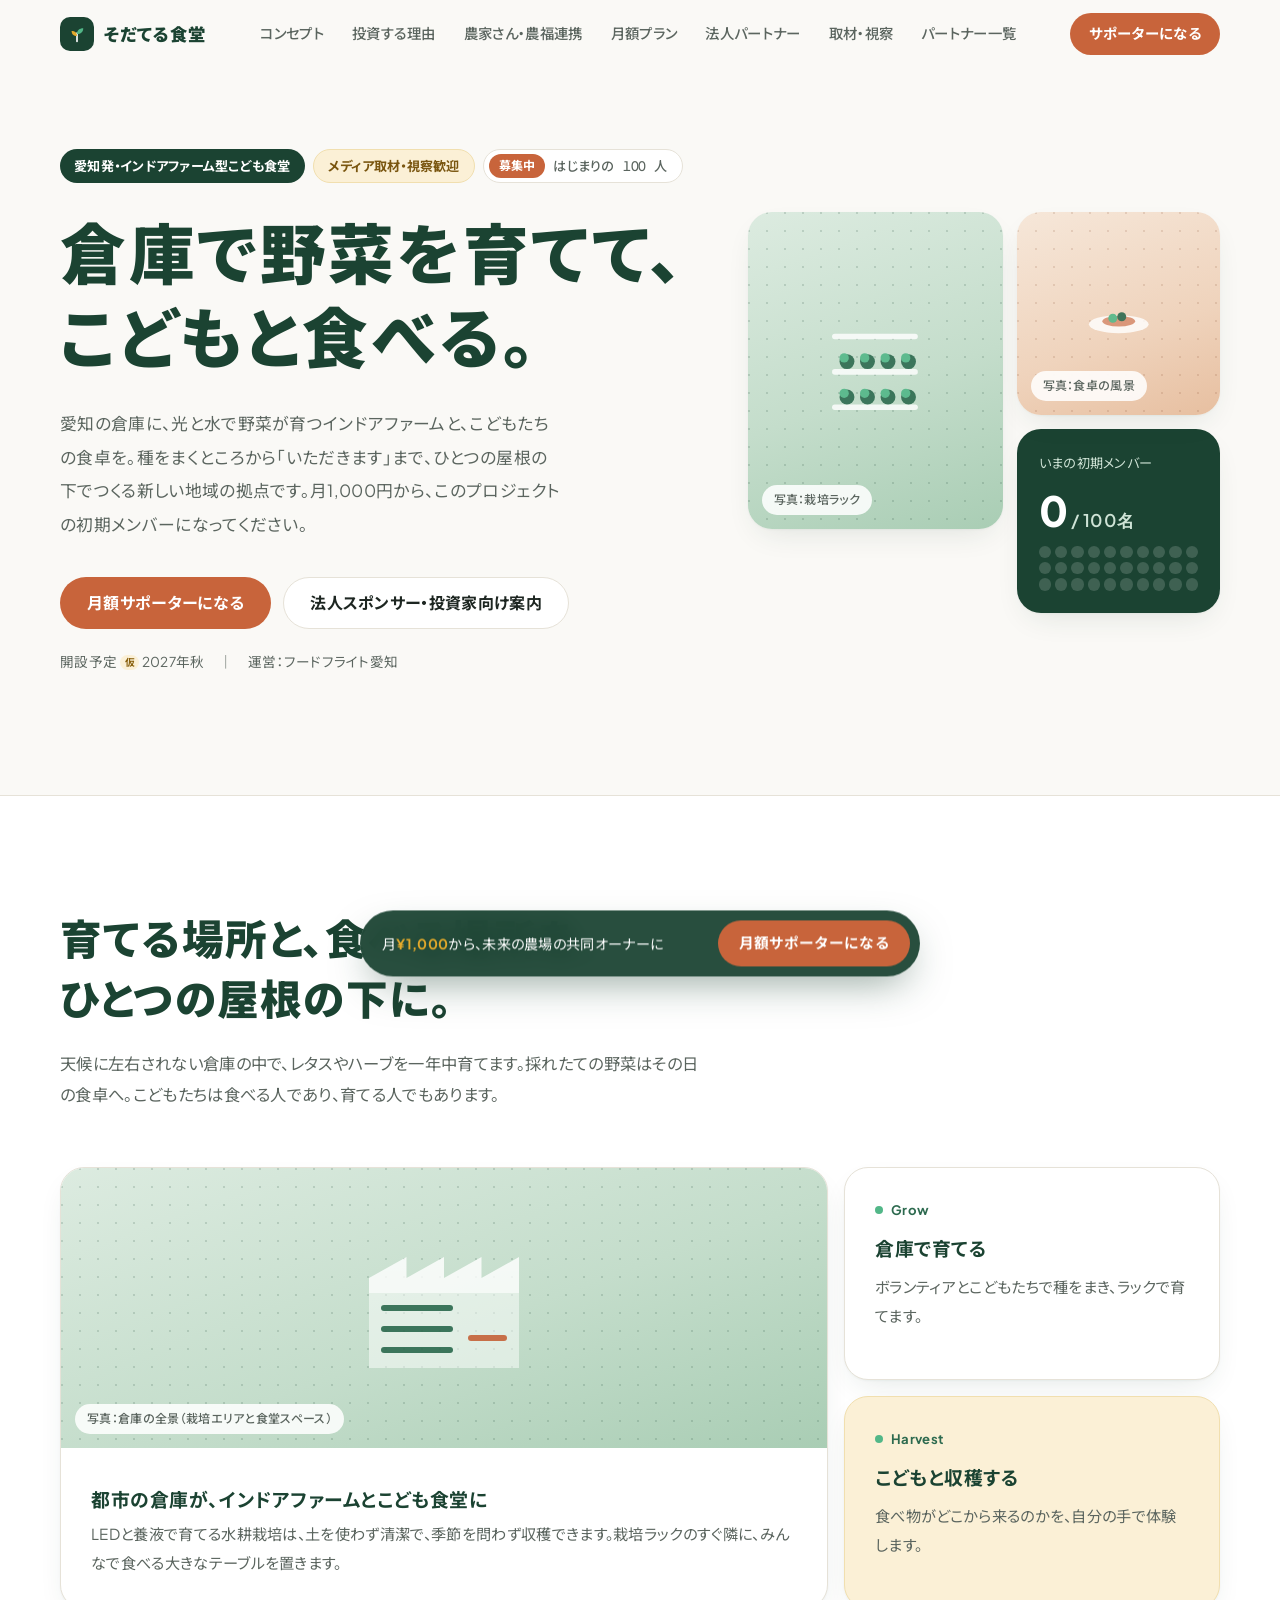
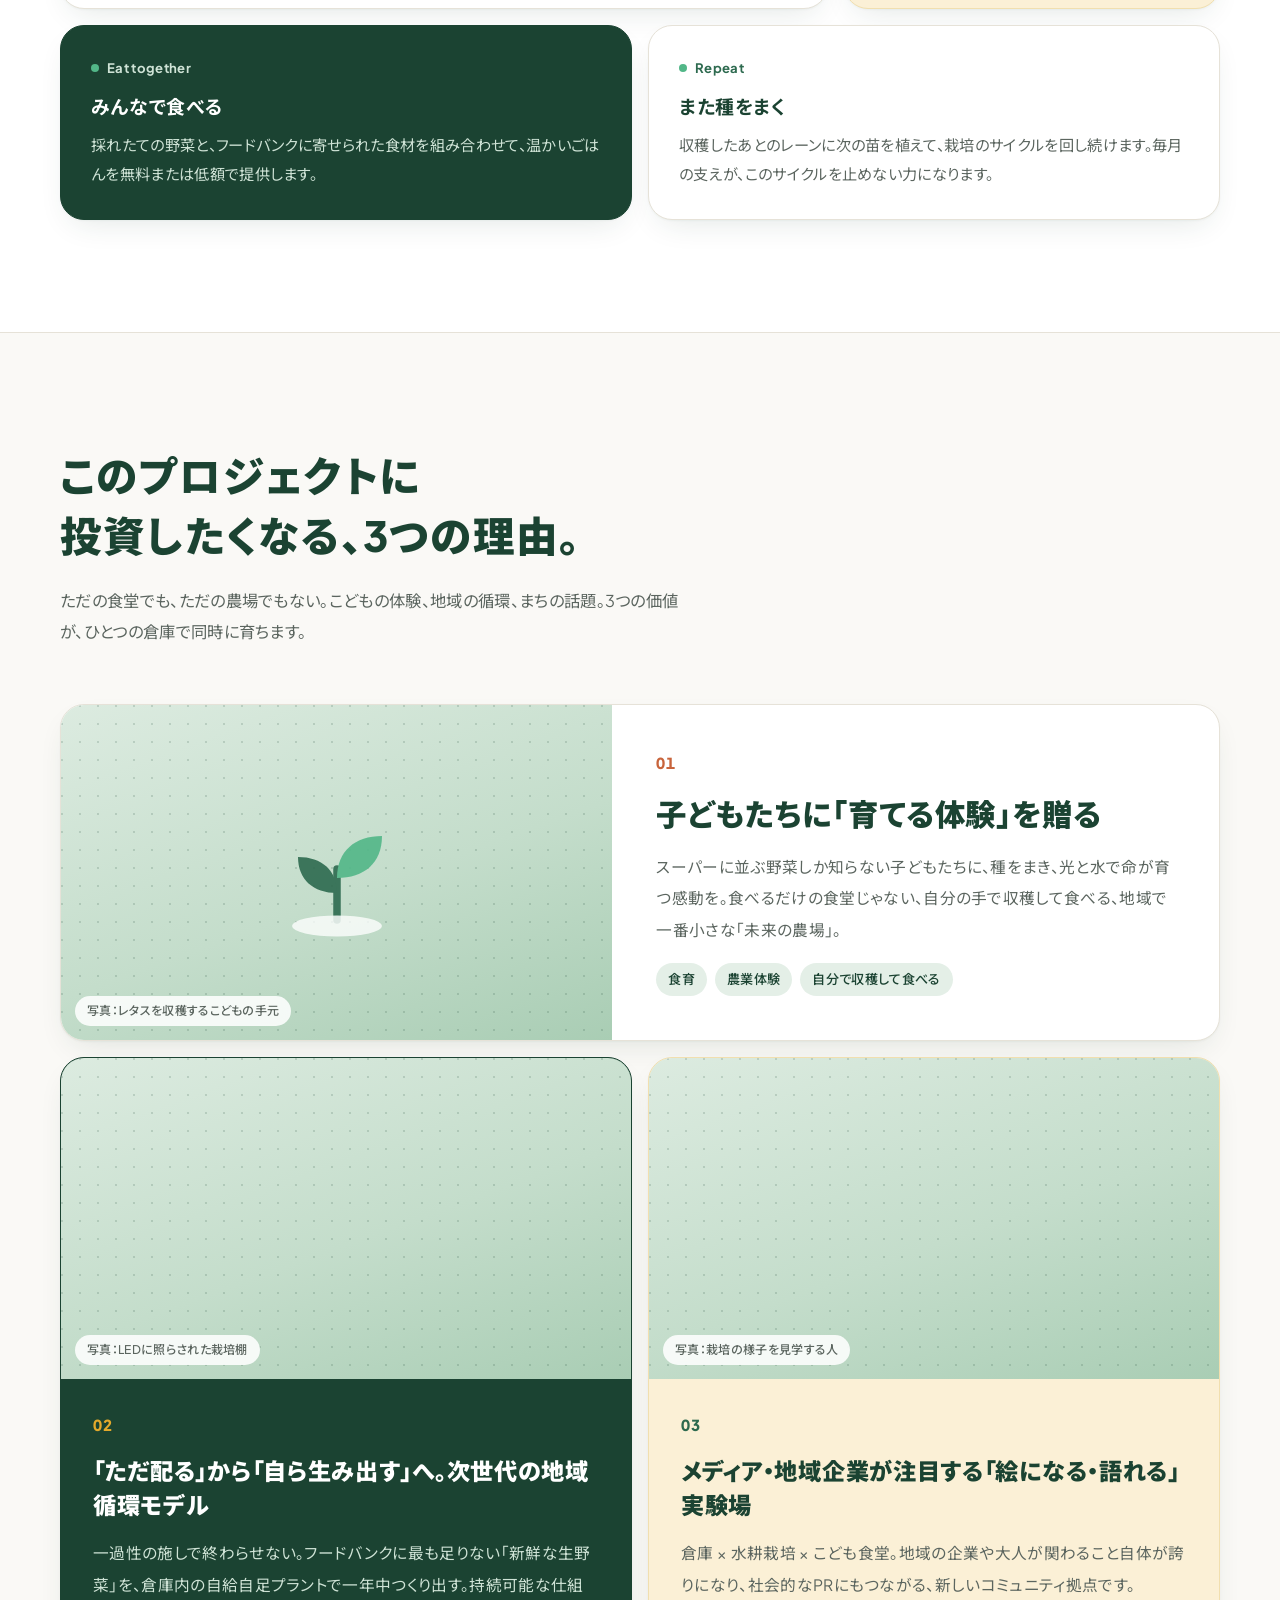
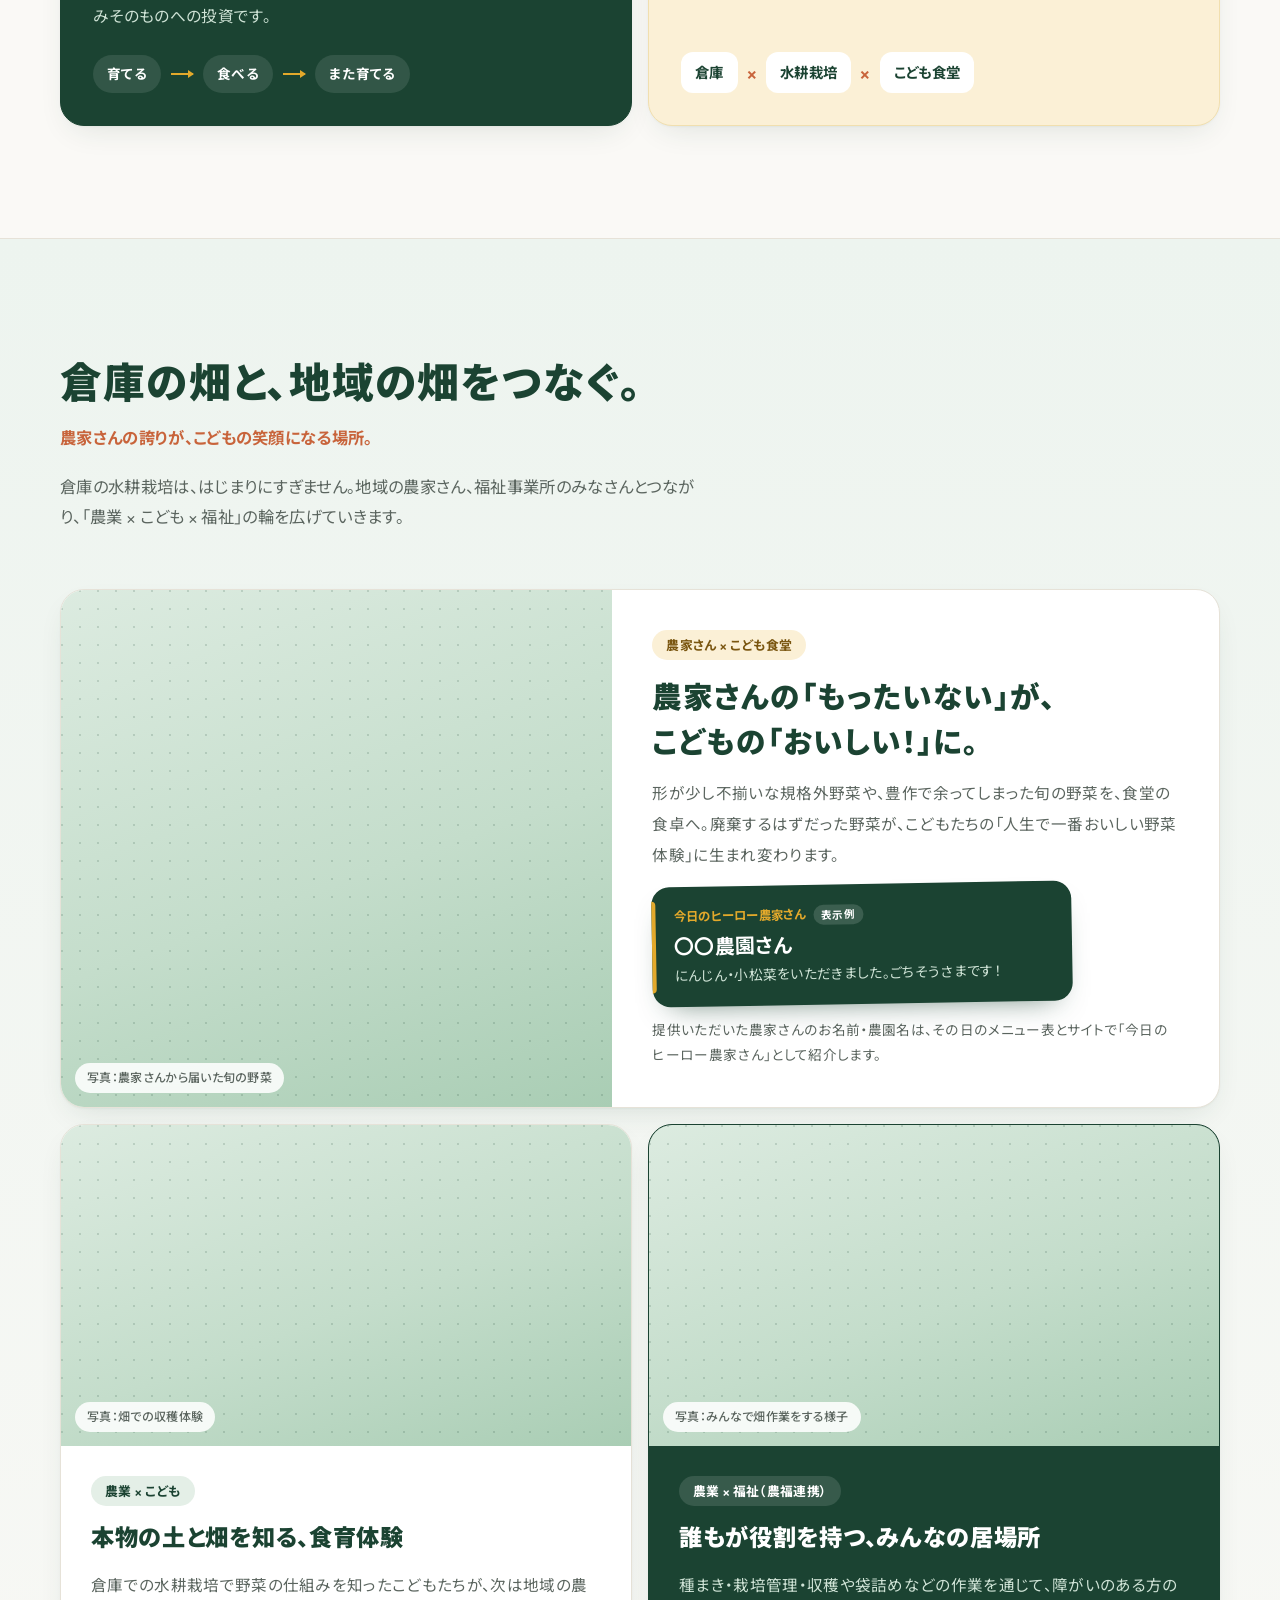
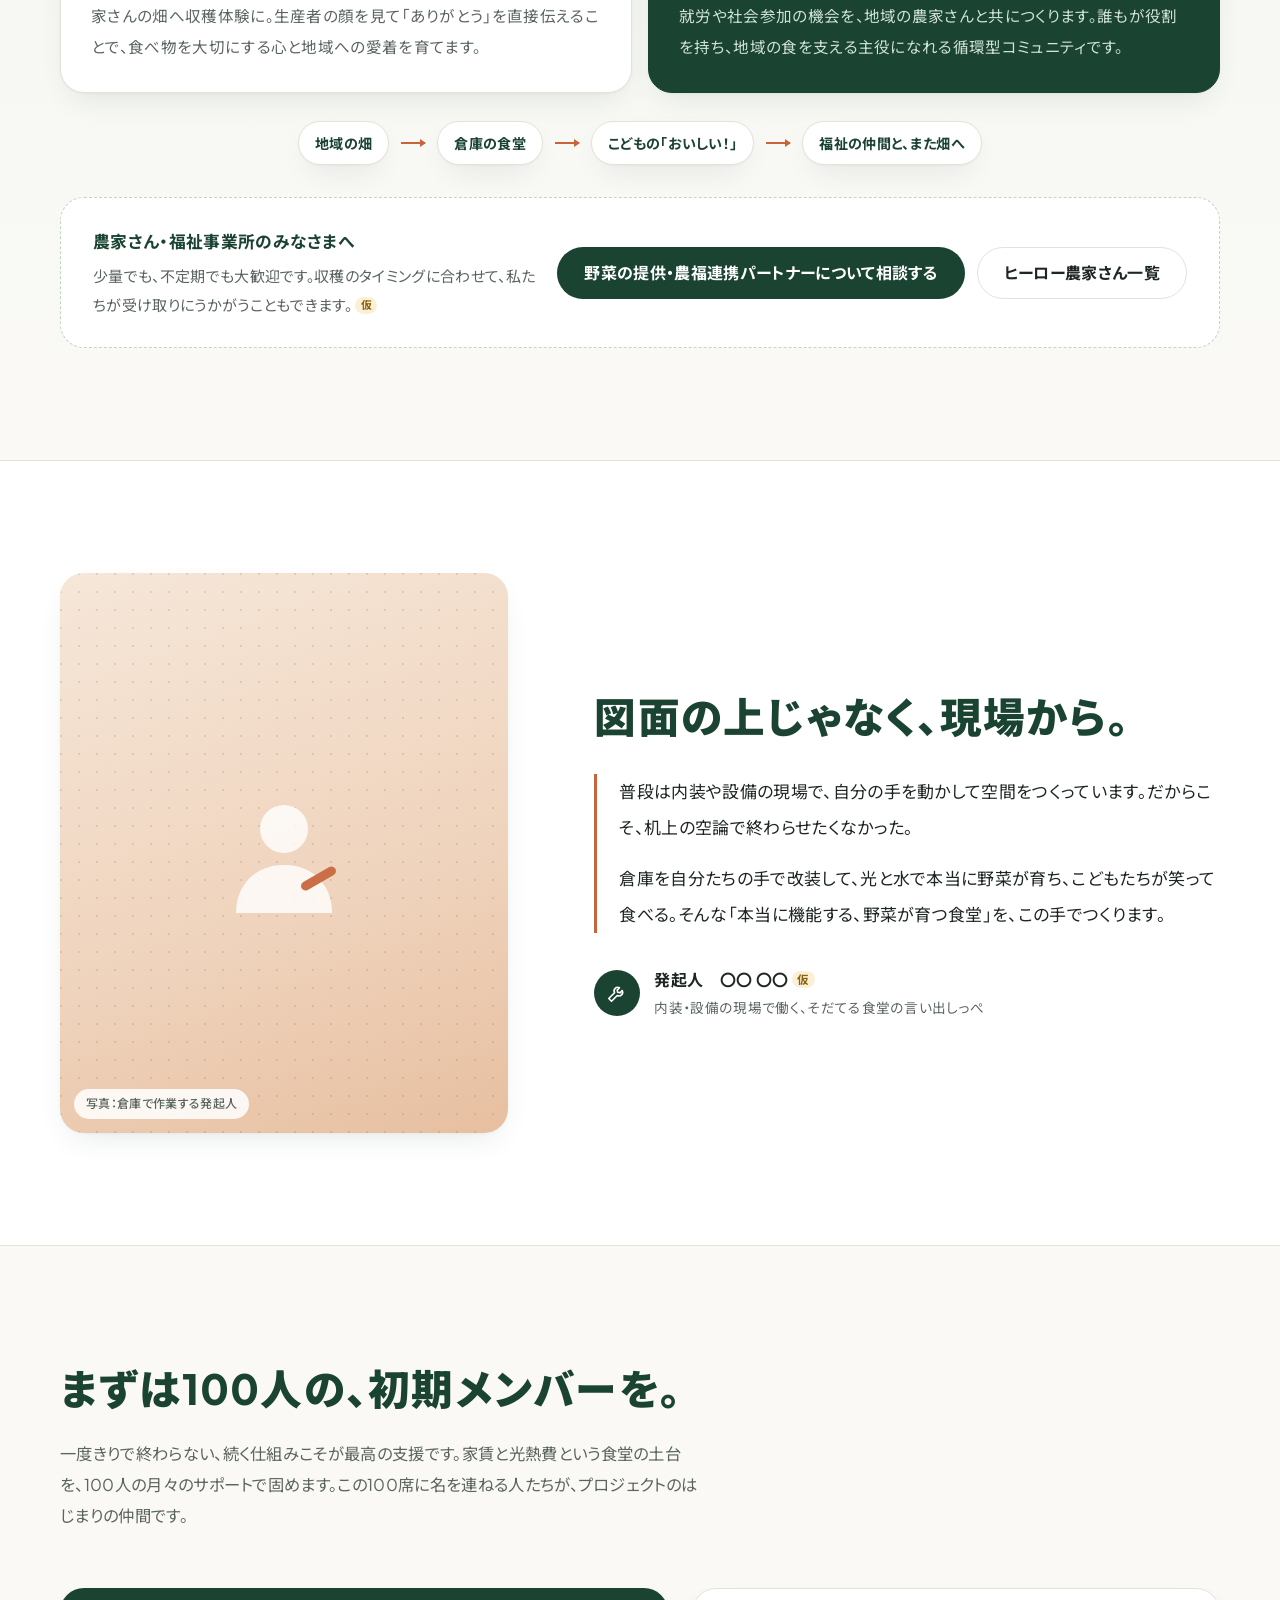
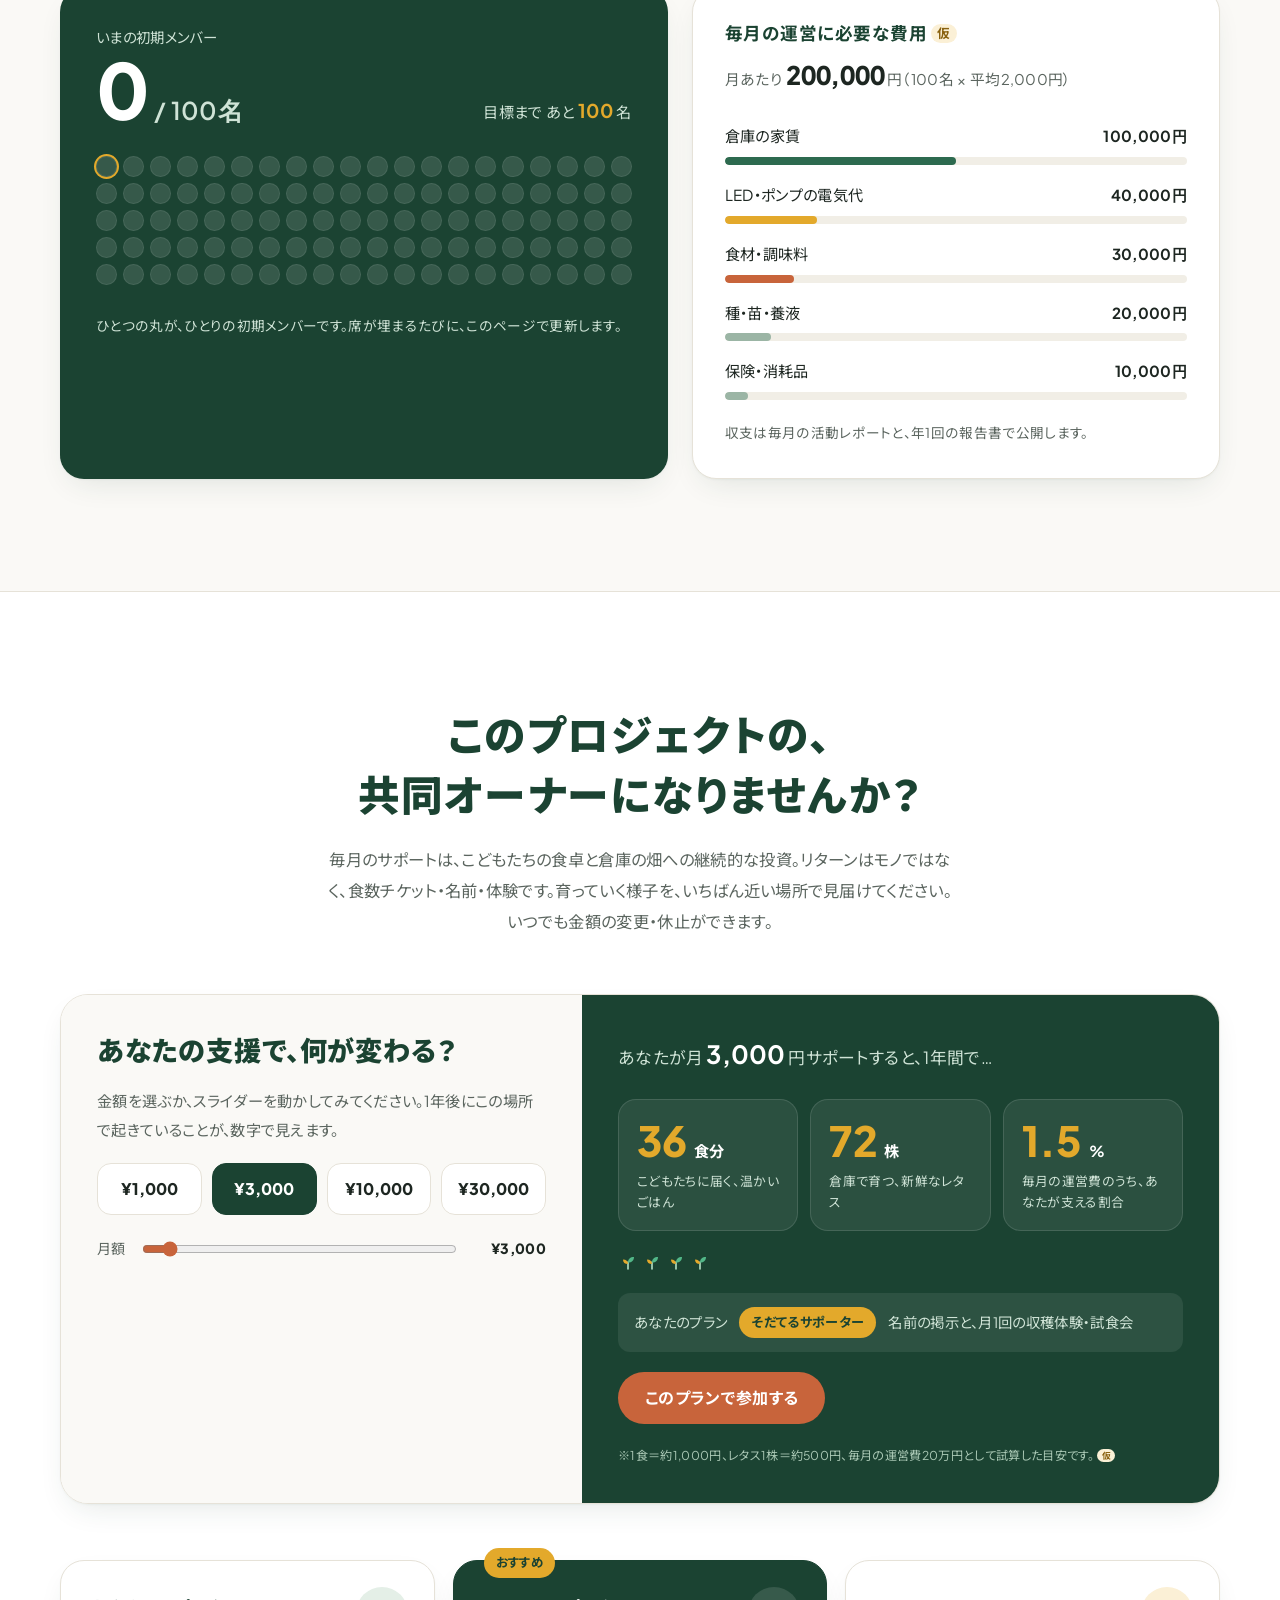
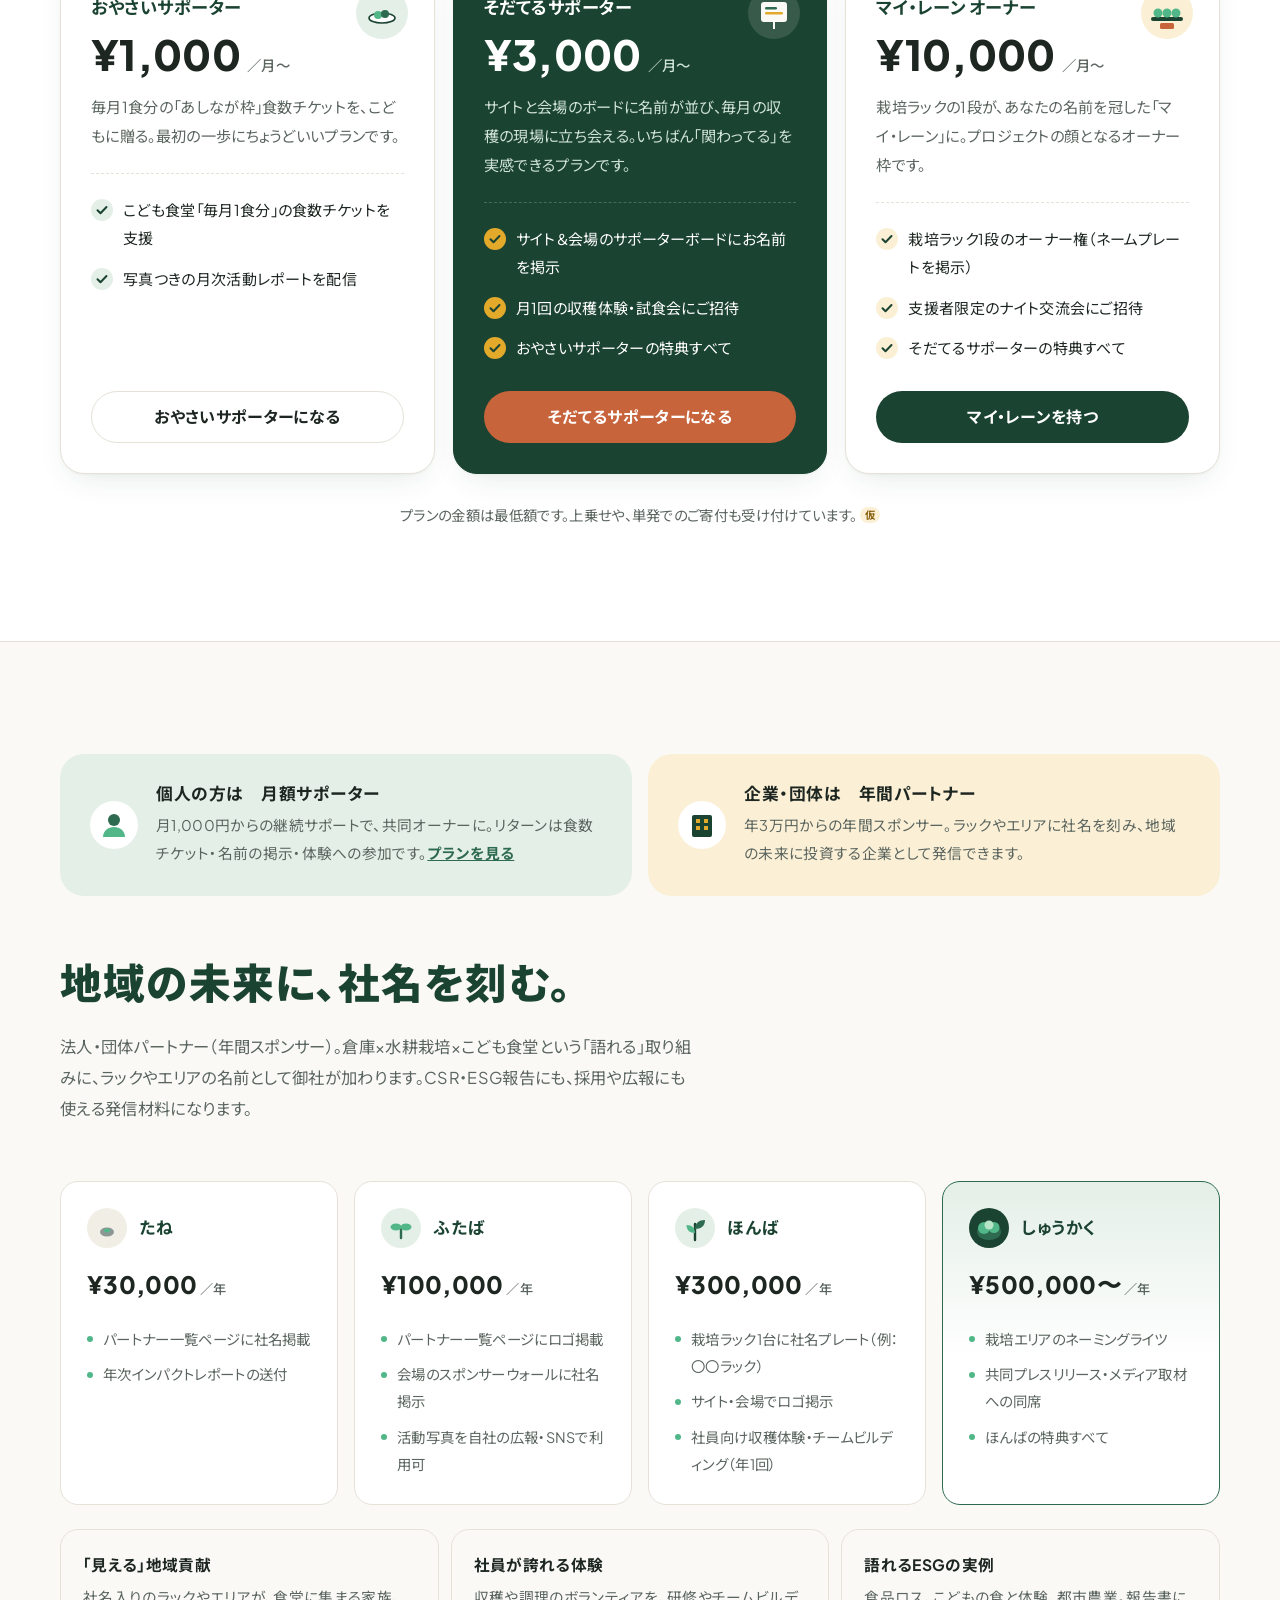
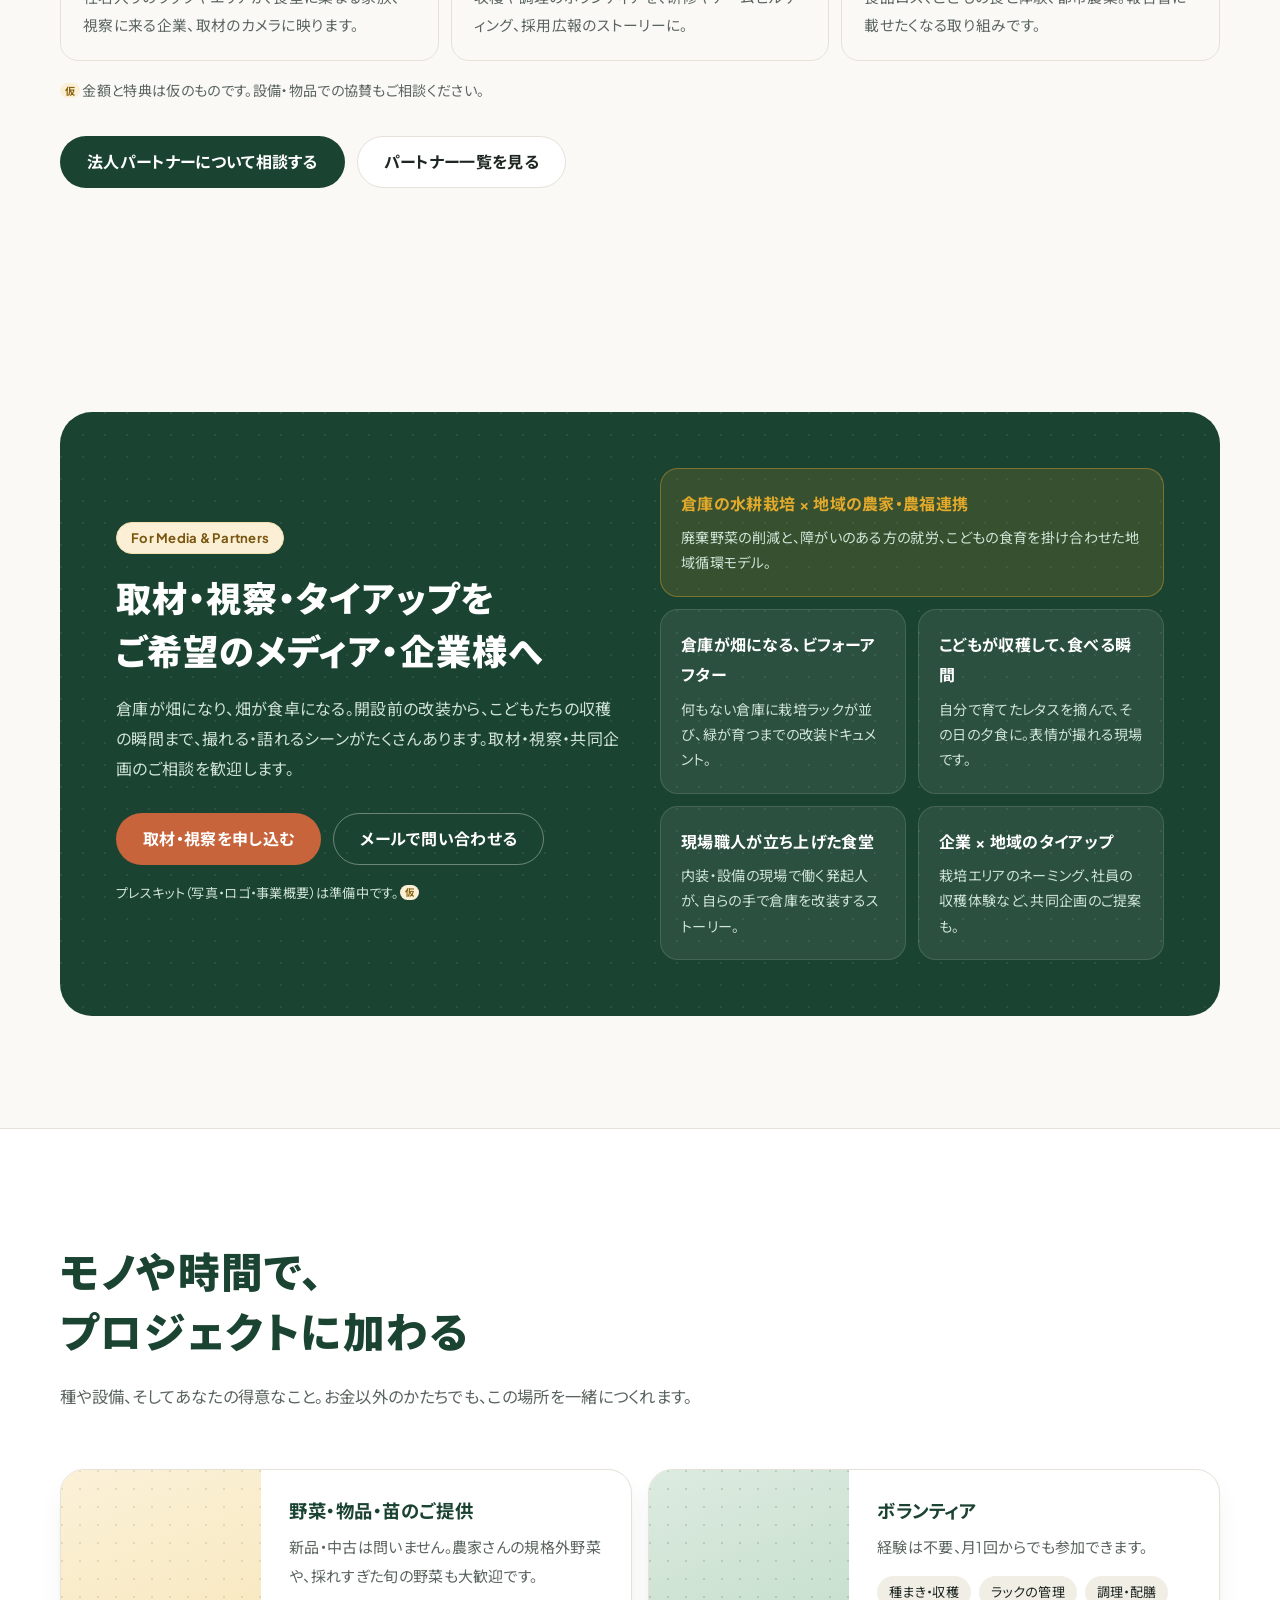
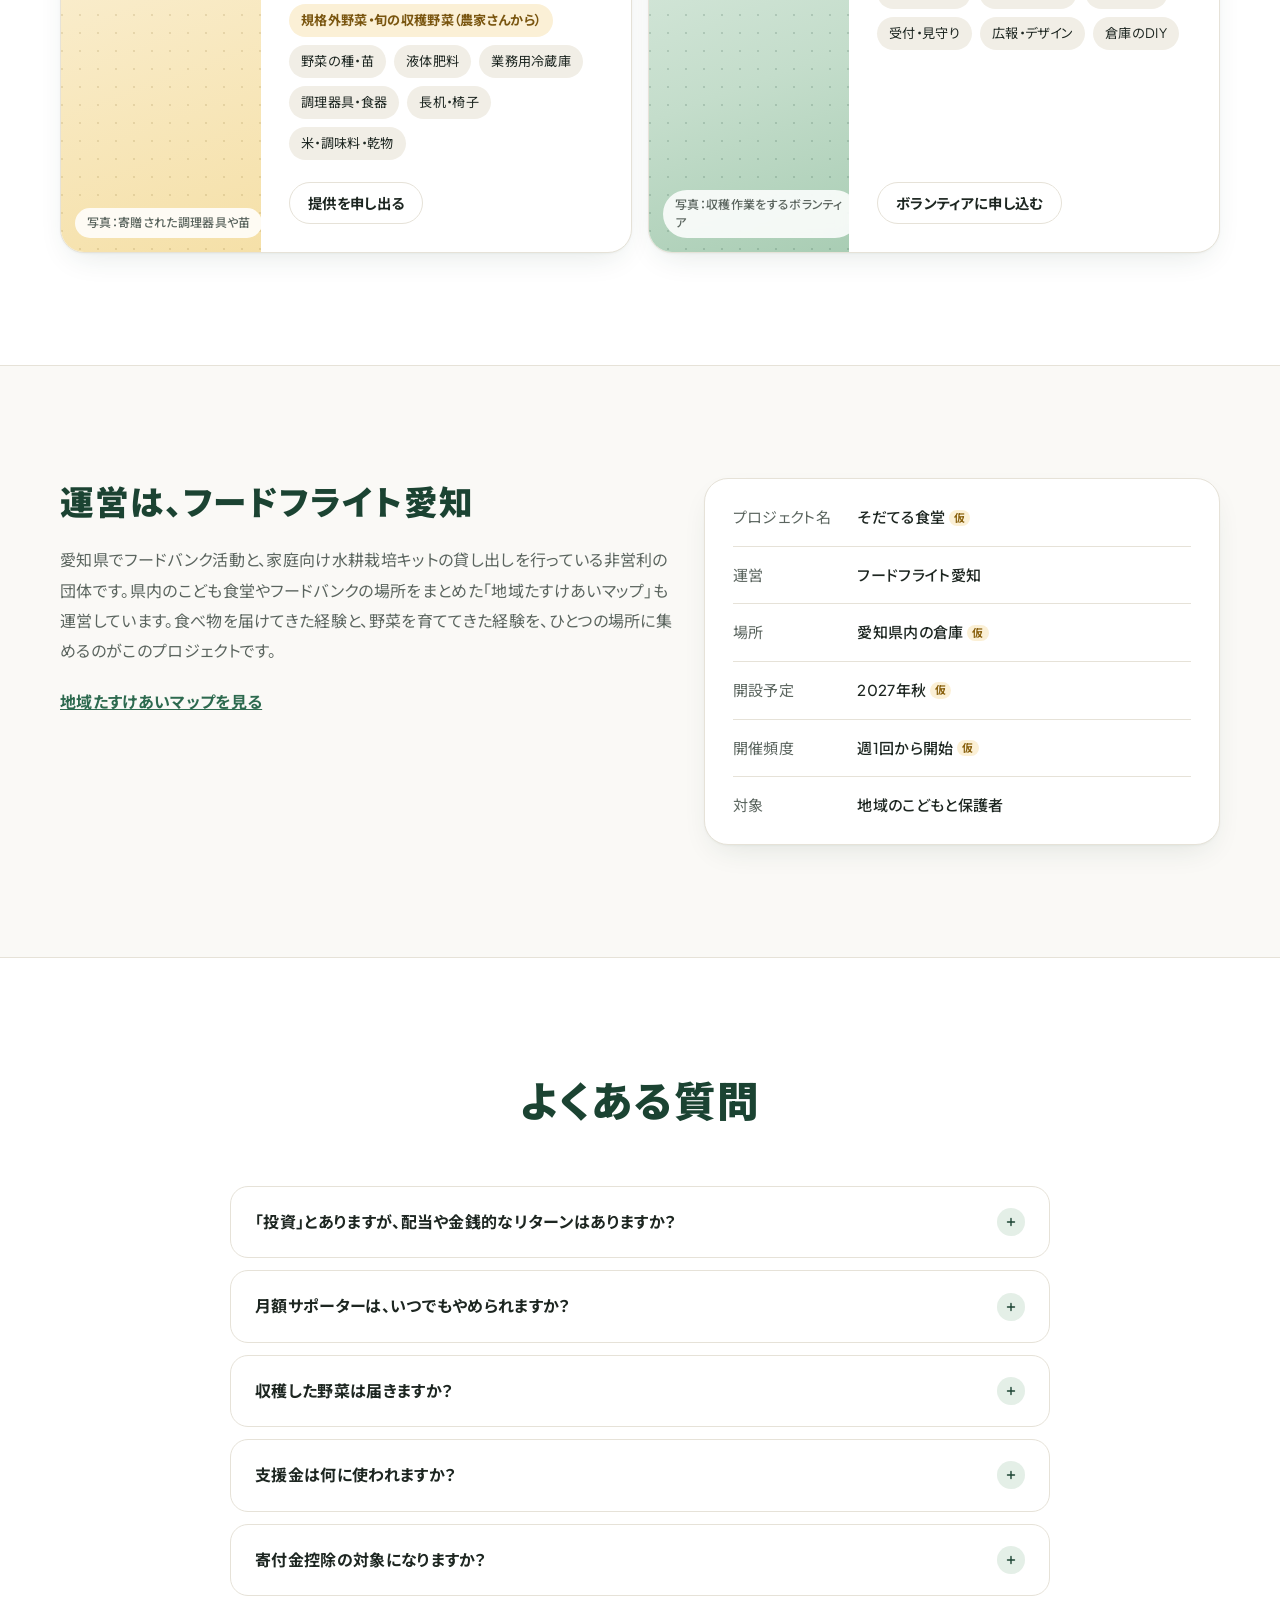
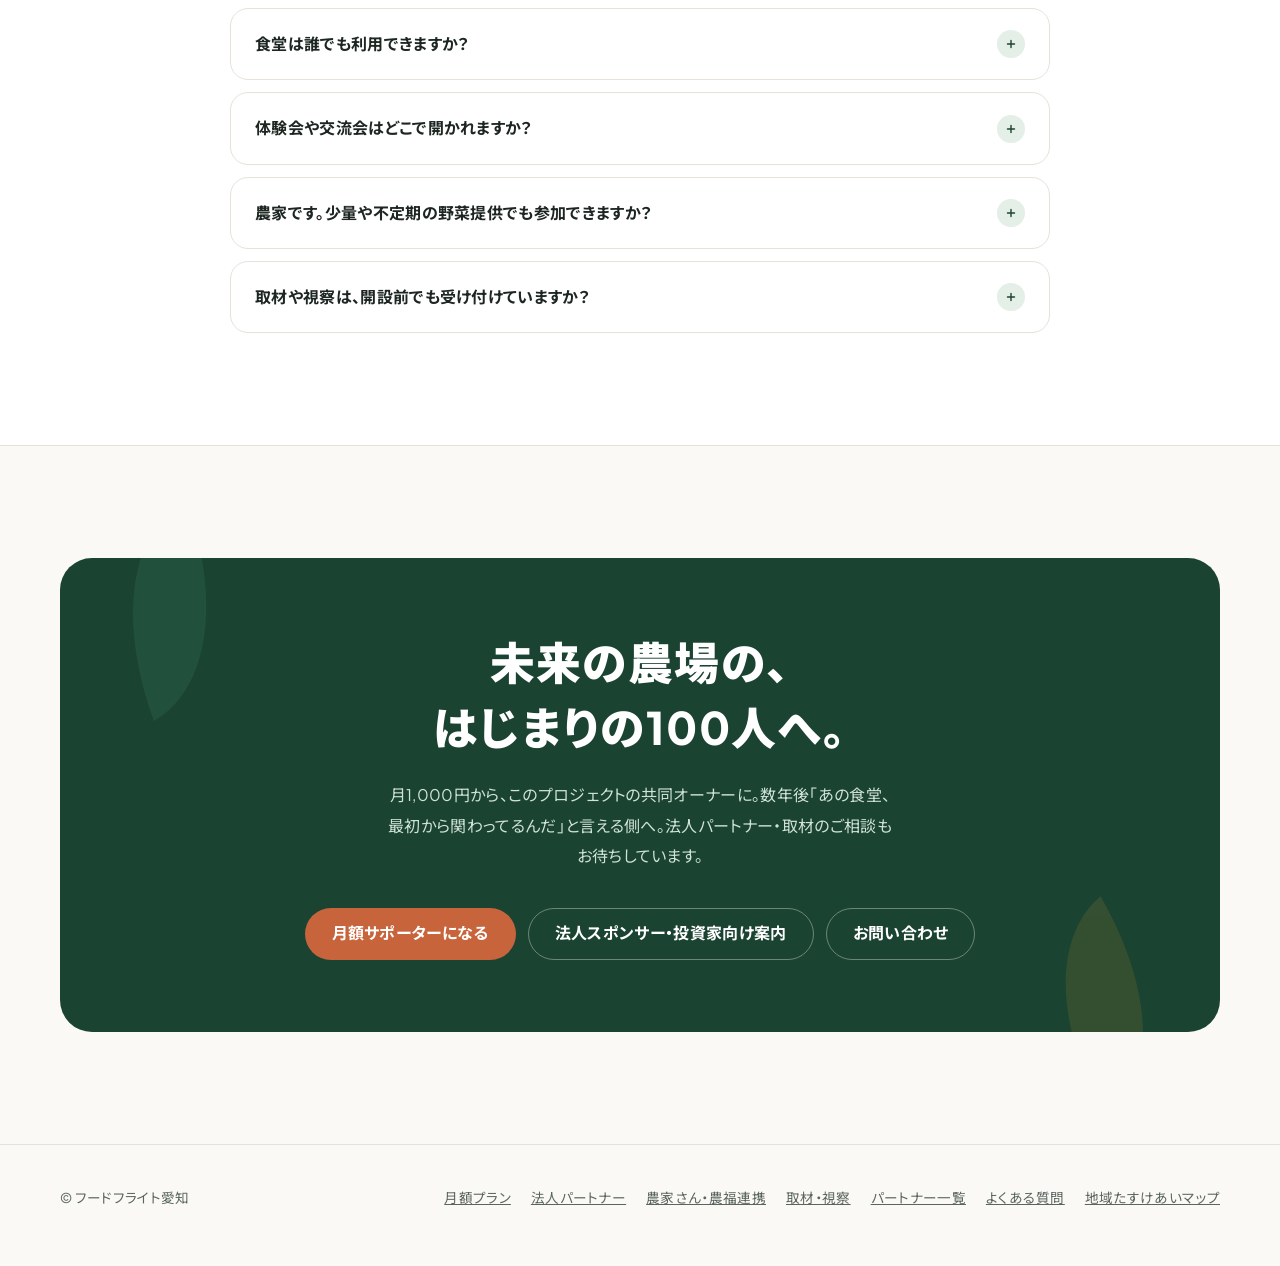
==== commit e2d1cd6f: "Add files via upload" ====
--- a/index.html
+++ b/index.html
@@ -293,8 +293,62 @@
 .angles{list-style:none;margin:0;padding:0;display:grid;gap:12px;grid-template-columns:1fr}
 @media (min-width:560px){.angles{grid-template-columns:1fr 1fr}}
 .angles li{background:rgba(255,255,255,.07);border:1px solid rgba(255,255,255,.12);border-radius:var(--r-m);padding:20px}
+.angles li.wide{grid-column:1 / -1;background:rgba(227,169,43,.14);border-color:rgba(227,169,43,.4)}
+.angles li.wide b{color:var(--mustard)}
+.chips li.chip-farm{background:var(--mustard-100);color:#7A5610;font-weight:700}
 .angles b{display:block;font-size:1rem;margin-bottom:6px}
 .angles span{display:block;font-size:.88rem;color:#CFE3D6;line-height:1.8}
+
+/* ---------- farm & agri-welfare ---------- */
+.farm-sec{background:linear-gradient(180deg,#EDF4EF 0%,var(--bg) 100%);border-top:1px solid var(--line)}
+.farm-sub{margin-top:14px!important;font-size:clamp(1.1rem,2.6vw,1.4rem);font-weight:700;color:var(--terracotta)!important;line-height:1.6}
+.farm-grid{display:grid;gap:16px;grid-template-columns:repeat(2,1fr)}
+.farm-card{background:var(--paper);border:1px solid var(--line);border-radius:var(--r-l);box-shadow:var(--shadow);overflow:hidden;display:flex;flex-direction:column;min-width:0}
+.farm-card .ph{border-radius:0;box-shadow:none}
+.farm-card .fc-photo{aspect-ratio:16/9}
+.farm-body{padding:30px;display:flex;flex-direction:column;gap:14px;flex:1}
+.farm-body h3{font-size:clamp(1.2rem,2.6vw,1.45rem);font-weight:900;color:var(--green-900);line-height:1.5}
+.farm-body p{color:var(--ink-soft);font-size:.97rem;line-height:2}
+.farm-pill{align-self:flex-start;display:inline-flex;align-items:center;min-height:30px;padding:2px 14px;border-radius:999px;background:var(--green-100);color:var(--green-900);font-size:.8rem;font-weight:700}
+.f1{grid-column:1 / -1;display:grid;grid-template-columns:1fr 1.1fr}
+.f1 .ph{min-height:360px}
+.f1 .farm-body{padding:40px;justify-content:center}
+.f1 h3{font-size:clamp(1.35rem,3vw,1.85rem)}
+.f1 .farm-pill{background:var(--mustard-100);color:#7A5610}
+.f3{background:var(--green-900);border-color:var(--green-900)}
+.f3 h3{color:#fff}.f3 p{color:#CFE3D6}
+.f3 .farm-pill{background:rgba(255,255,255,.12);color:#fff}
+.hero-board{position:relative;display:grid;gap:2px;padding:18px 20px 18px 22px;border-radius:var(--r-m);background:var(--green-900);color:#fff;box-shadow:0 14px 30px -18px rgba(27,67,50,.7);transform:rotate(-1deg);max-width:420px}
+.hero-board::before{content:"";position:absolute;left:0;top:14px;bottom:14px;width:4px;border-radius:0 4px 4px 0;background:var(--mustard)}
+.hb-label{font-size:.78rem;font-weight:700;color:var(--mustard);display:flex;align-items:center;gap:8px}
+.hb-ex{font-size:.66rem;font-weight:700;padding:0 8px;border-radius:999px;background:rgba(255,255,255,.14);color:#fff}
+.hero-board b{font-size:1.25rem;line-height:1.5}
+.hb-item{font-size:.86rem;color:#CFE3D6}
+.farm-note{font-size:.85rem!important;line-height:1.8!important}
+.farm-flow{margin-top:28px;display:flex;flex-wrap:wrap;align-items:center;justify-content:center;gap:10px 12px}
+.farm-flow span{padding:8px 16px;border-radius:999px;background:var(--paper);border:1px solid var(--line);color:var(--green-900);font-size:.88rem;font-weight:700;box-shadow:var(--shadow)}
+.farm-flow i{width:24px;height:2px;background:var(--terracotta);position:relative}
+.farm-flow i::after{content:"";position:absolute;right:-1px;top:-3px;border:4px solid transparent;border-left:6px solid var(--terracotta);border-right:0}
+.farm-cta{margin-top:32px;padding:28px 32px;border-radius:var(--r-l);background:var(--paper);border:1px dashed #BFD5C6;display:grid;gap:20px;grid-template-columns:1fr;align-items:center}
+@media (min-width:1000px){.farm-cta{grid-template-columns:1fr auto}}
+.farm-cta p{color:var(--ink-soft);font-size:.94rem}
+.farm-cta p b{display:block;color:var(--green-900);font-size:1.05rem;margin-bottom:4px}
+.farm-actions{display:flex;flex-wrap:wrap;gap:12px}
+.farm-actions .btn{white-space:normal;text-align:center;line-height:1.4}
+@media (max-width:860px){
+  .farm-grid{grid-template-columns:1fr}
+  .f1{grid-template-columns:1fr}
+  .f1 .ph{min-height:220px}
+  .f1 .farm-body,.farm-body{padding:26px}
+  .farm-flow{justify-content:flex-start}
+  .farm-cta{padding:24px 22px}
+}
+@media (max-width:600px){
+  .farm-flow{flex-direction:column;align-items:flex-start;gap:6px}
+  .farm-flow i{width:2px;height:16px;margin-left:26px}
+  .farm-flow i::after{right:auto;top:auto;left:-3px;bottom:-2px;border:4px solid transparent;border-top:6px solid var(--terracotta);border-bottom:0}
+}
+@media (max-width:1100px){.nav{gap:18px;font-size:.85rem}}
 
 /* ---------- section scaffold ---------- */
 .sec{padding:112px 0}
@@ -497,6 +551,7 @@
     <nav class="nav" aria-label="ページ内">
       <a href="#about">コンセプト</a>
       <a href="#reasons">投資する理由</a>
+      <a href="#farm">農家さん・農福連携</a>
       <a href="#support">月額プラン</a>
       <a href="#tiers">法人パートナー</a>
       <a href="#media">取材・視察</a>
@@ -510,6 +565,7 @@
   <nav class="m-nav" id="m-nav" aria-label="メニュー">
     <a href="#about">コンセプト</a>
     <a href="#reasons">投資する理由</a>
+    <a href="#farm">農家さん・農福連携</a>
     <a href="#support">月額プラン</a>
     <a href="#tiers">法人パートナー</a>
     <a href="#media">取材・視察</a>
@@ -545,7 +601,7 @@
       </div>
       <div class="ph warm ph-sub" data-label="写真：食卓の風景">
         <svg class="ph-icon" viewBox="0 0 120 120" aria-hidden="true"><ellipse cx="60" cy="74" rx="40" ry="12" fill="#fff" opacity=".9"/><ellipse cx="60" cy="70" rx="22" ry="7" fill="#C8643B" opacity=".7"/><circle cx="52" cy="66" r="6" fill="#52B788"/><circle cx="64" cy="64" r="6" fill="#2D6A4F"/></svg>
-        <img src="https://images.pexels.com/photos/7658807/pexels-photo-7658807.jpeg?auto=compress&cs=tinysrgb&w=800" alt="収穫したばかりの葉物野菜" decoding="async" fetchpriority="high">
+        <img src="https://images.pexels.com/photos/4199761/pexels-photo-4199761.jpeg?auto=compress&cs=tinysrgb&w=800" alt="水耕栽培で育つレタスのクローズアップ" decoding="async" fetchpriority="high">
       </div>
       <div class="count-card" aria-label="サポーターの人数">
         <span class="lbl">いまの初期メンバー</span>
@@ -641,6 +697,70 @@
         </div>
       </li>
     </ol>
+  </div>
+</section>
+
+<!-- ================= FARM & AGRI-WELFARE ================= -->
+<section class="sec farm-sec" id="farm" aria-labelledby="farm-title">
+  <div class="wrap">
+    <div class="sec-head">
+      <h2 id="farm-title"><span class="ib">倉庫の畑と、</span><span class="ib">地域の畑をつなぐ。</span></h2>
+      <p class="farm-sub"><span class="ib">農家さんの誇りが、</span><span class="ib">こどもの笑顔になる場所。</span></p>
+      <p>倉庫の水耕栽培は、はじまりにすぎません。地域の農家さん、福祉事業所のみなさんとつながり、「農業 × こども × 福祉」の輪を広げていきます。</p>
+    </div>
+
+    <div class="farm-grid">
+      <article class="farm-card f1">
+        <div class="ph" data-label="写真：農家さんから届いた旬の野菜">
+          <img src="https://images.pexels.com/photos/7658807/pexels-photo-7658807.jpeg?auto=compress&cs=tinysrgb&w=1200" alt="収穫したばかりの葉物野菜" decoding="async" loading="lazy">
+        </div>
+        <div class="farm-body">
+          <span class="farm-pill">農家さん × こども食堂</span>
+          <h3>農家さんの「もったいない」が、<br>こどもの「おいしい！」に。</h3>
+          <p>形が少し不揃いな規格外野菜や、豊作で余ってしまった旬の野菜を、食堂の食卓へ。廃棄するはずだった野菜が、こどもたちの「人生で一番おいしい野菜体験」に生まれ変わります。</p>
+          <div class="hero-board" aria-label="メニュー表での紹介の例">
+            <span class="hb-label">今日のヒーロー農家さん <span class="hb-ex">表示例</span></span>
+            <b>〇〇農園さん</b>
+            <span class="hb-item">にんじん・小松菜をいただきました。ごちそうさまです！</span>
+          </div>
+          <p class="farm-note">提供いただいた農家さんのお名前・農園名は、その日のメニュー表とサイトで「今日のヒーロー農家さん」として紹介します。</p>
+        </div>
+      </article>
+
+      <article class="farm-card f2">
+        <div class="ph fc-photo" data-label="写真：畑での収穫体験">
+          <img src="https://images.pexels.com/photos/7728070/pexels-photo-7728070.jpeg?auto=compress&cs=tinysrgb&w=900" alt="畑に苗を植える手元" decoding="async" loading="lazy">
+        </div>
+        <div class="farm-body">
+          <span class="farm-pill">農業 × こども</span>
+          <h3>本物の土と畑を知る、食育体験</h3>
+          <p>倉庫での水耕栽培で野菜の仕組みを知ったこどもたちが、次は地域の農家さんの畑へ収穫体験に。生産者の顔を見て「ありがとう」を直接伝えることで、食べ物を大切にする心と地域への愛着を育てます。</p>
+        </div>
+      </article>
+
+      <article class="farm-card f3">
+        <div class="ph fc-photo" data-label="写真：みんなで畑作業をする様子">
+          <img src="https://images.pexels.com/photos/5529587/pexels-photo-5529587.jpeg?auto=compress&cs=tinysrgb&w=900" alt="葉物野菜の畑で作業する人たち" decoding="async" loading="lazy">
+        </div>
+        <div class="farm-body">
+          <span class="farm-pill">農業 × 福祉（農福連携）</span>
+          <h3>誰もが役割を持つ、みんなの居場所</h3>
+          <p>種まき・栽培管理・収穫や袋詰めなどの作業を通じて、障がいのある方の就労や社会参加の機会を、地域の農家さんと共につくります。誰もが役割を持ち、地域の食を支える主役になれる循環型コミュニティです。</p>
+        </div>
+      </article>
+    </div>
+
+    <div class="farm-flow" aria-label="農の循環">
+      <span>地域の畑</span><i aria-hidden="true"></i><span>倉庫の食堂</span><i aria-hidden="true"></i><span>こどもの「おいしい！」</span><i aria-hidden="true"></i><span>福祉の仲間と、また畑へ</span>
+    </div>
+
+    <div class="farm-cta">
+      <p><b>農家さん・福祉事業所のみなさまへ</b>少量でも、不定期でも大歓迎です。収穫のタイミングに合わせて、私たちが受け取りにうかがうこともできます。 <span class="tmp">仮</span></p>
+      <div class="farm-actions">
+        <a class="btn btn-dark js-form" href="#">野菜の提供・農福連携パートナーについて相談する</a>
+        <a class="btn btn-ghost" href="sponsors.html#farmers">ヒーロー農家さん一覧</a>
+      </div>
+    </div>
   </div>
 </section>
 
@@ -853,6 +973,7 @@
         <p class="media-note">プレスキット（写真・ロゴ・事業概要）は準備中です。 <span class="tmp">仮</span></p>
       </div>
       <ul class="angles">
+        <li class="wide"><b>倉庫の水耕栽培 × 地域の農家・農福連携</b><span>廃棄野菜の削減と、障がいのある方の就労、こどもの食育を掛け合わせた地域循環モデル。</span></li>
         <li><b>倉庫が畑になる、ビフォーアフター</b><span>何もない倉庫に栽培ラックが並び、緑が育つまでの改装ドキュメント。</span></li>
         <li><b>こどもが収穫して、食べる瞬間</b><span>自分で育てたレタスを摘んで、その日の夕食に。表情が撮れる現場です。</span></li>
         <li><b>現場職人が立ち上げた食堂</b><span>内装・設備の現場で働く発起人が、自らの手で倉庫を改装するストーリー。</span></li>
@@ -873,9 +994,9 @@
       <div class="way">
         <div class="ph sun" data-label="写真：寄贈された調理器具や苗"><img src="https://images.pexels.com/photos/4390619/pexels-photo-4390619.jpeg?auto=compress&cs=tinysrgb&w=800" alt="ポットで育つ野菜の苗" decoding="async" loading="lazy"></div>
         <div class="way-body">
-          <h3>物品・苗のご提供</h3>
-          <p>新品・中古は問いません。次のようなものを募集しています。</p>
-          <ul class="chips"><li>野菜の種・苗</li><li>液体肥料</li><li>業務用冷蔵庫</li><li>調理器具・食器</li><li>長机・椅子</li><li>米・調味料・乾物</li></ul>
+          <h3>野菜・物品・苗のご提供</h3>
+          <p>新品・中古は問いません。農家さんの規格外野菜や、採れすぎた旬の野菜も大歓迎です。</p>
+          <ul class="chips"><li class="chip-farm">規格外野菜・旬の収穫野菜（農家さんから）</li><li>野菜の種・苗</li><li>液体肥料</li><li>業務用冷蔵庫</li><li>調理器具・食器</li><li>長机・椅子</li><li>米・調味料・乾物</li></ul>
           <a class="btn btn-ghost btn-sm js-form" href="#">提供を申し出る</a>
         </div>
       </div>
@@ -925,6 +1046,7 @@
       <details><summary>寄付金控除の対象になりますか？</summary><p><span class="tmp">仮</span> 団体の法人格や認定状況によって異なります。詳しくはお問い合わせください。</p></details>
       <details><summary>食堂は誰でも利用できますか？</summary><p>地域のこどもと保護者が対象です。利用に条件や審査はありません。料金や予約方法は、開設が近づいたらお知らせします。</p></details>
       <details><summary>体験会や交流会はどこで開かれますか？</summary><p>食堂のある倉庫で開催します。日程はサポーター向けの活動レポートでお知らせします。</p></details>
+      <details><summary>農家です。少量や不定期の野菜提供でも参加できますか？</summary><p>もちろんです。規格外の野菜や、採れすぎた旬の野菜を、届けられるときに届けていただければ十分です。いただいた野菜は「今日のヒーロー農家さん」として、メニュー表とサイトで農園名と一緒にご紹介します。</p></details>
       <details><summary>取材や視察は、開設前でも受け付けていますか？</summary><p>はい。倉庫の改装や栽培ラックの立ち上げなど、開設前の過程こそ見どころです。取材・視察の欄から、お気軽にご連絡ください。</p></details>
     </div>
   </div>
@@ -955,6 +1077,7 @@
     <nav aria-label="フッター">
       <a href="#support">月額プラン</a>
       <a href="#tiers">法人パートナー</a>
+      <a href="#farm">農家さん・農福連携</a>
       <a href="#media">取材・視察</a>
       <a href="sponsors.html">パートナー一覧</a>
       <a href="#faq">よくある質問</a>
@@ -996,7 +1119,7 @@
   const reduce = matchMedia("(prefers-reduced-motion: reduce)").matches;
   const SELECTORS = [
     ".hero-tags",".hero h1",".hero-lead",".hero-actions",".hero-meta",".collage > *",
-    ".sec-head",".tile",".reason",".story-photo",".story-body",".goal-card",".budget",
+    ".sec-head",".tile",".reason",".farm-card",".farm-flow",".farm-cta",".fcard",".story-photo",".story-body",".goal-card",".budget",
     ".sim",".plan",".role",".tier",".corp-why > div",".media",".angles li",".way",
     ".org-text",".facts",".faq details",".final-card",
     ".sp-hero h1",".sp-lead",".stat",".cat-head",".pcard",".logo-tile",".name-row li",
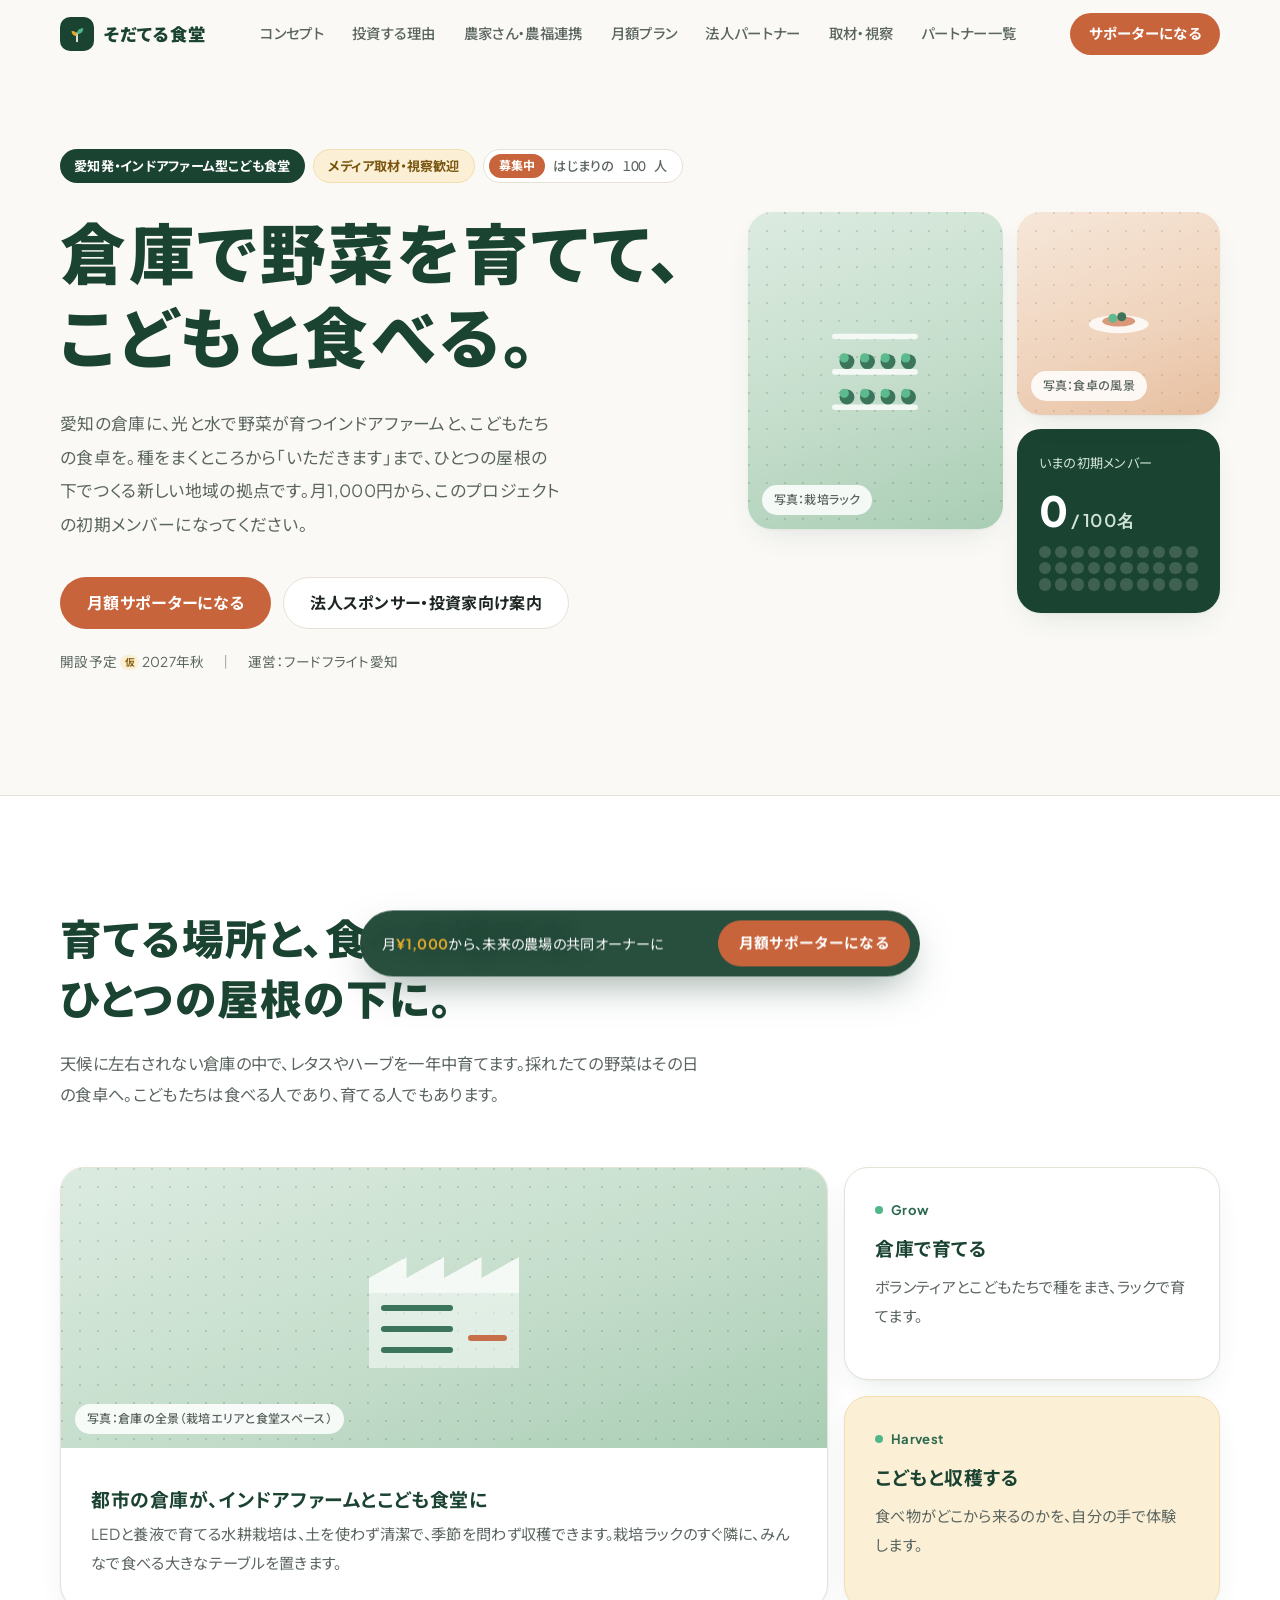
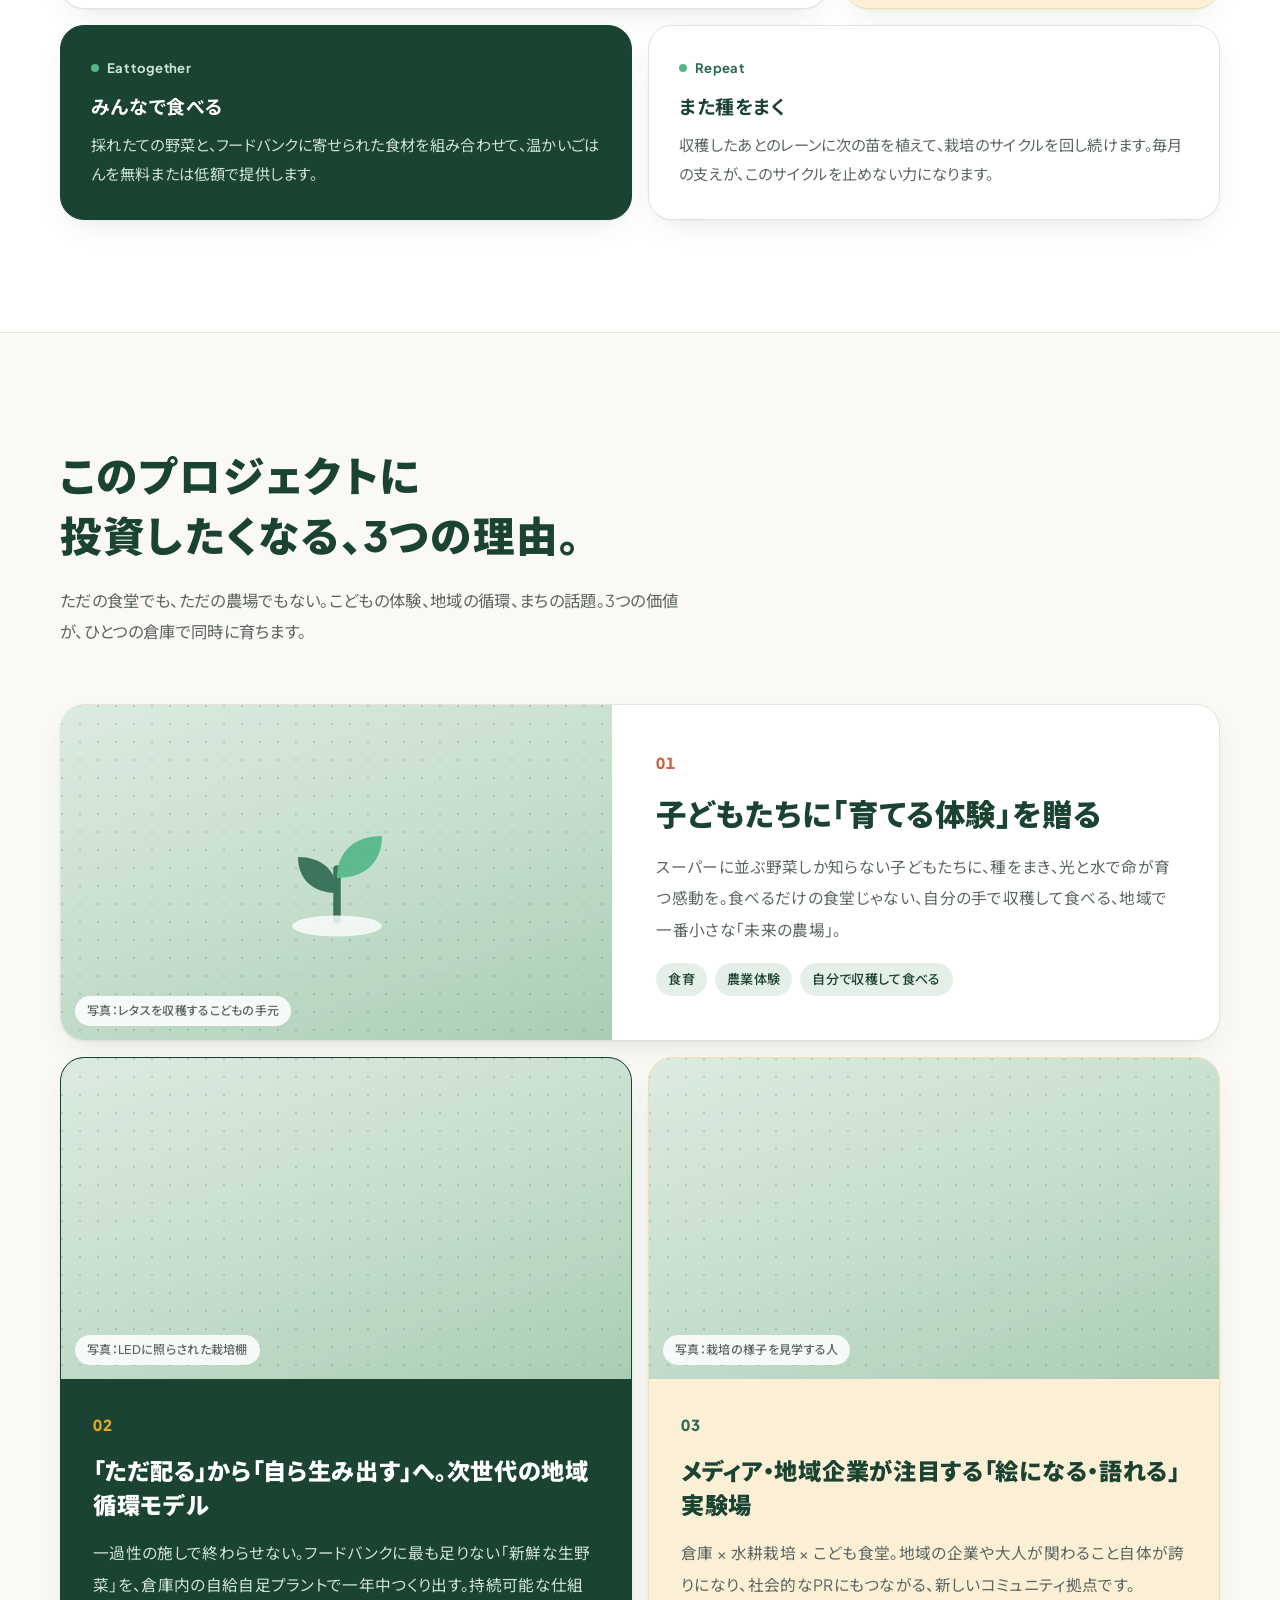
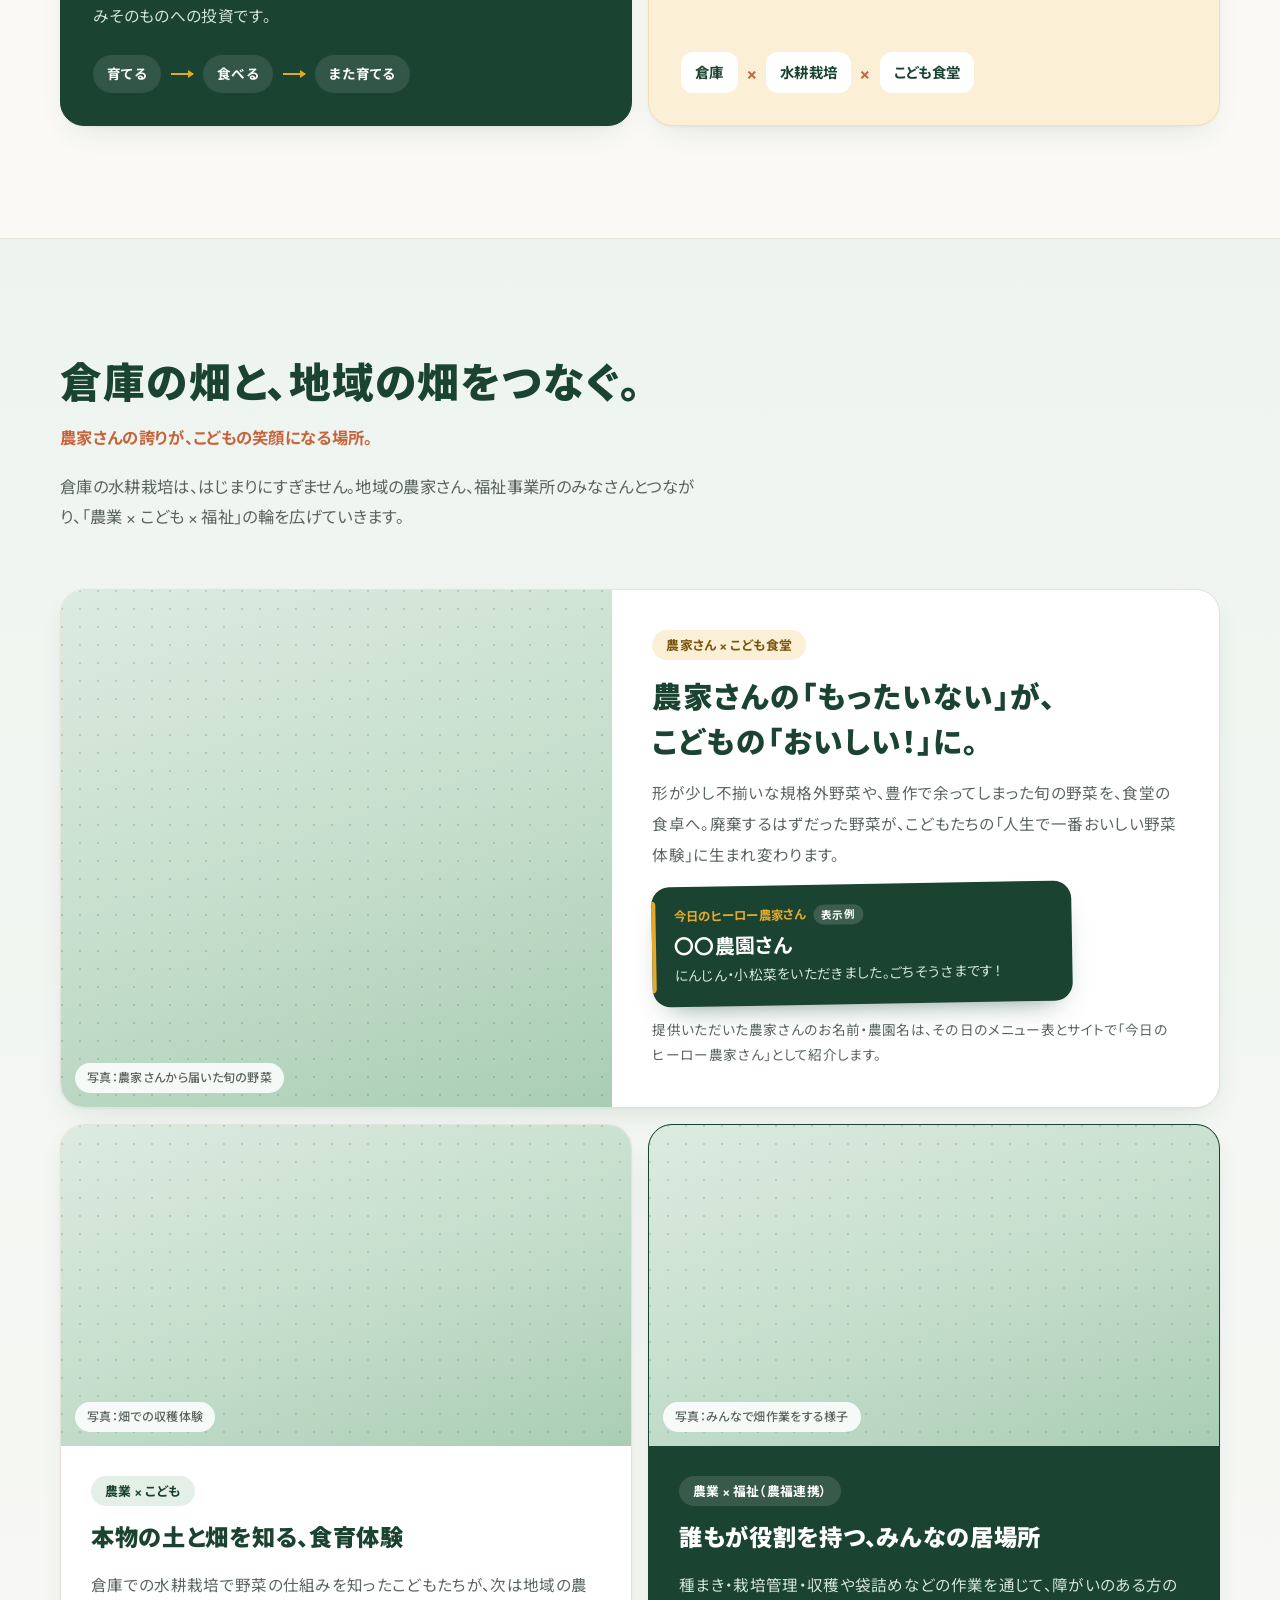
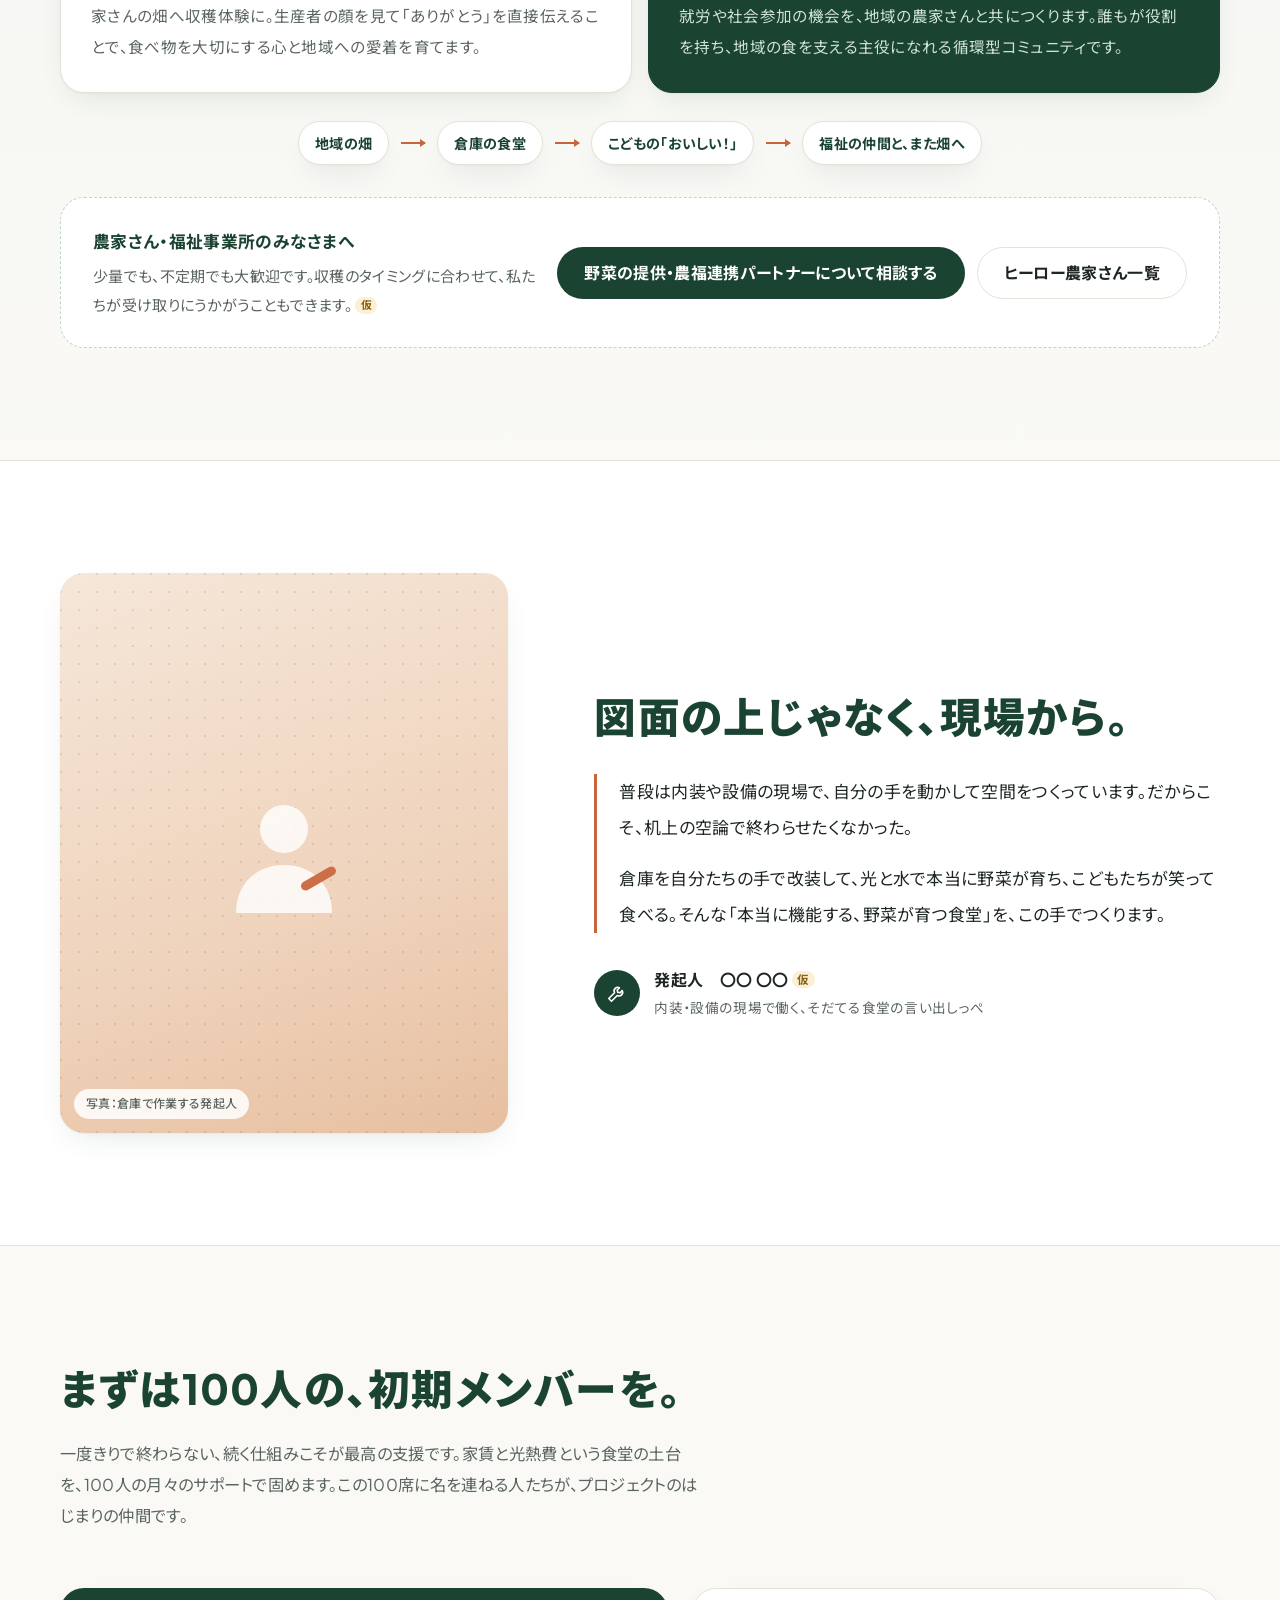
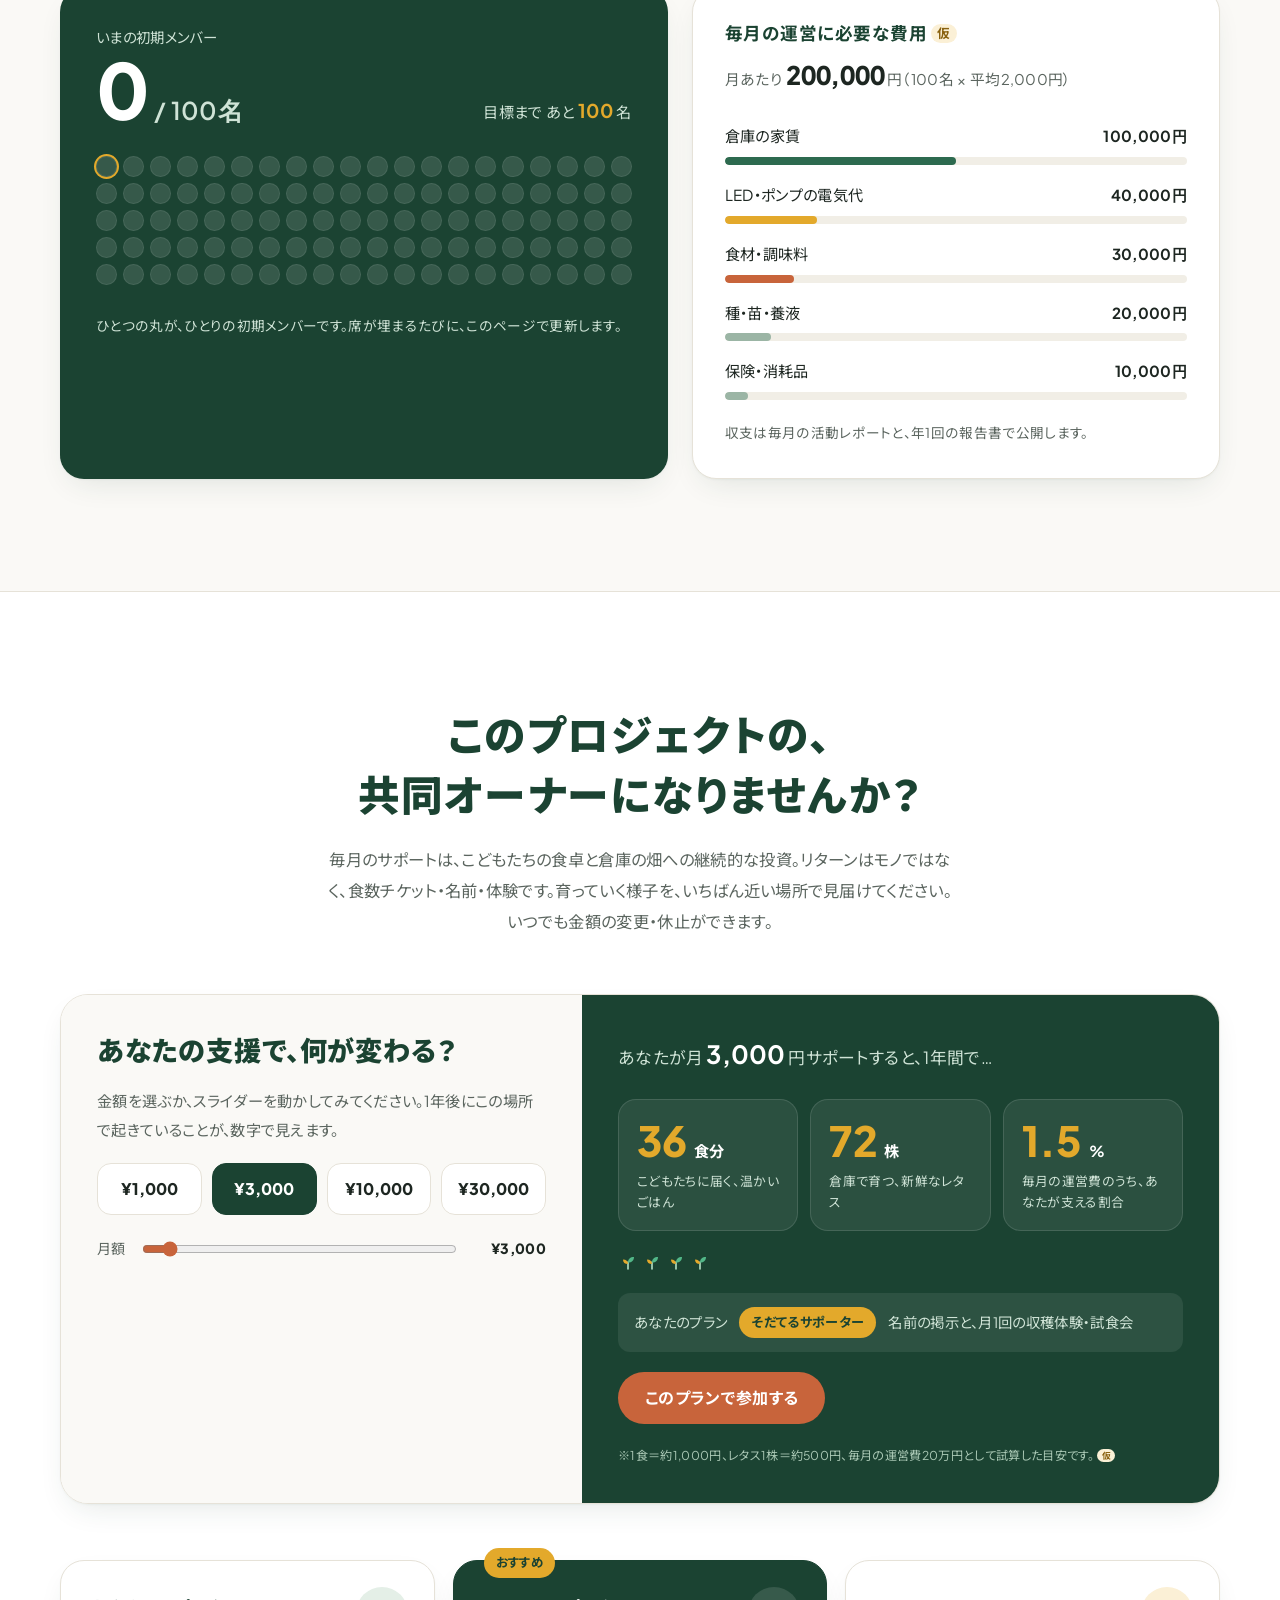
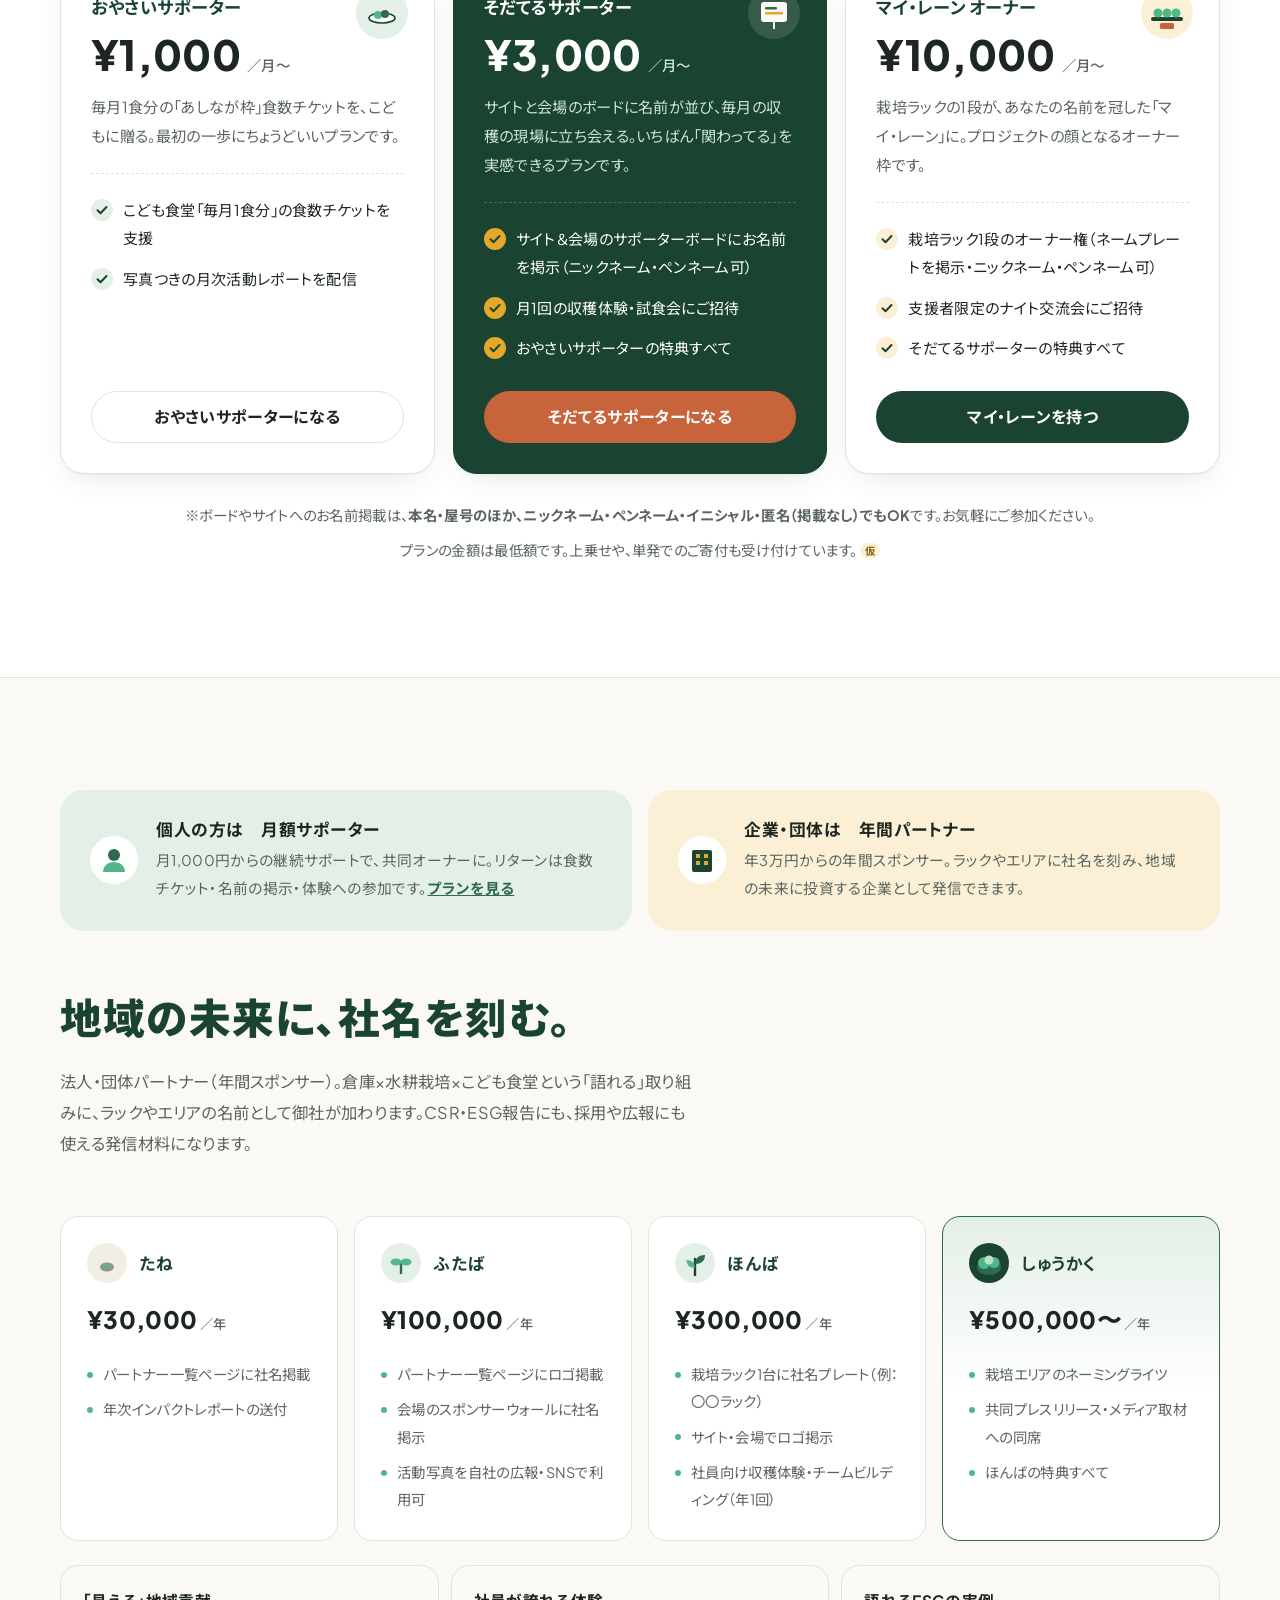
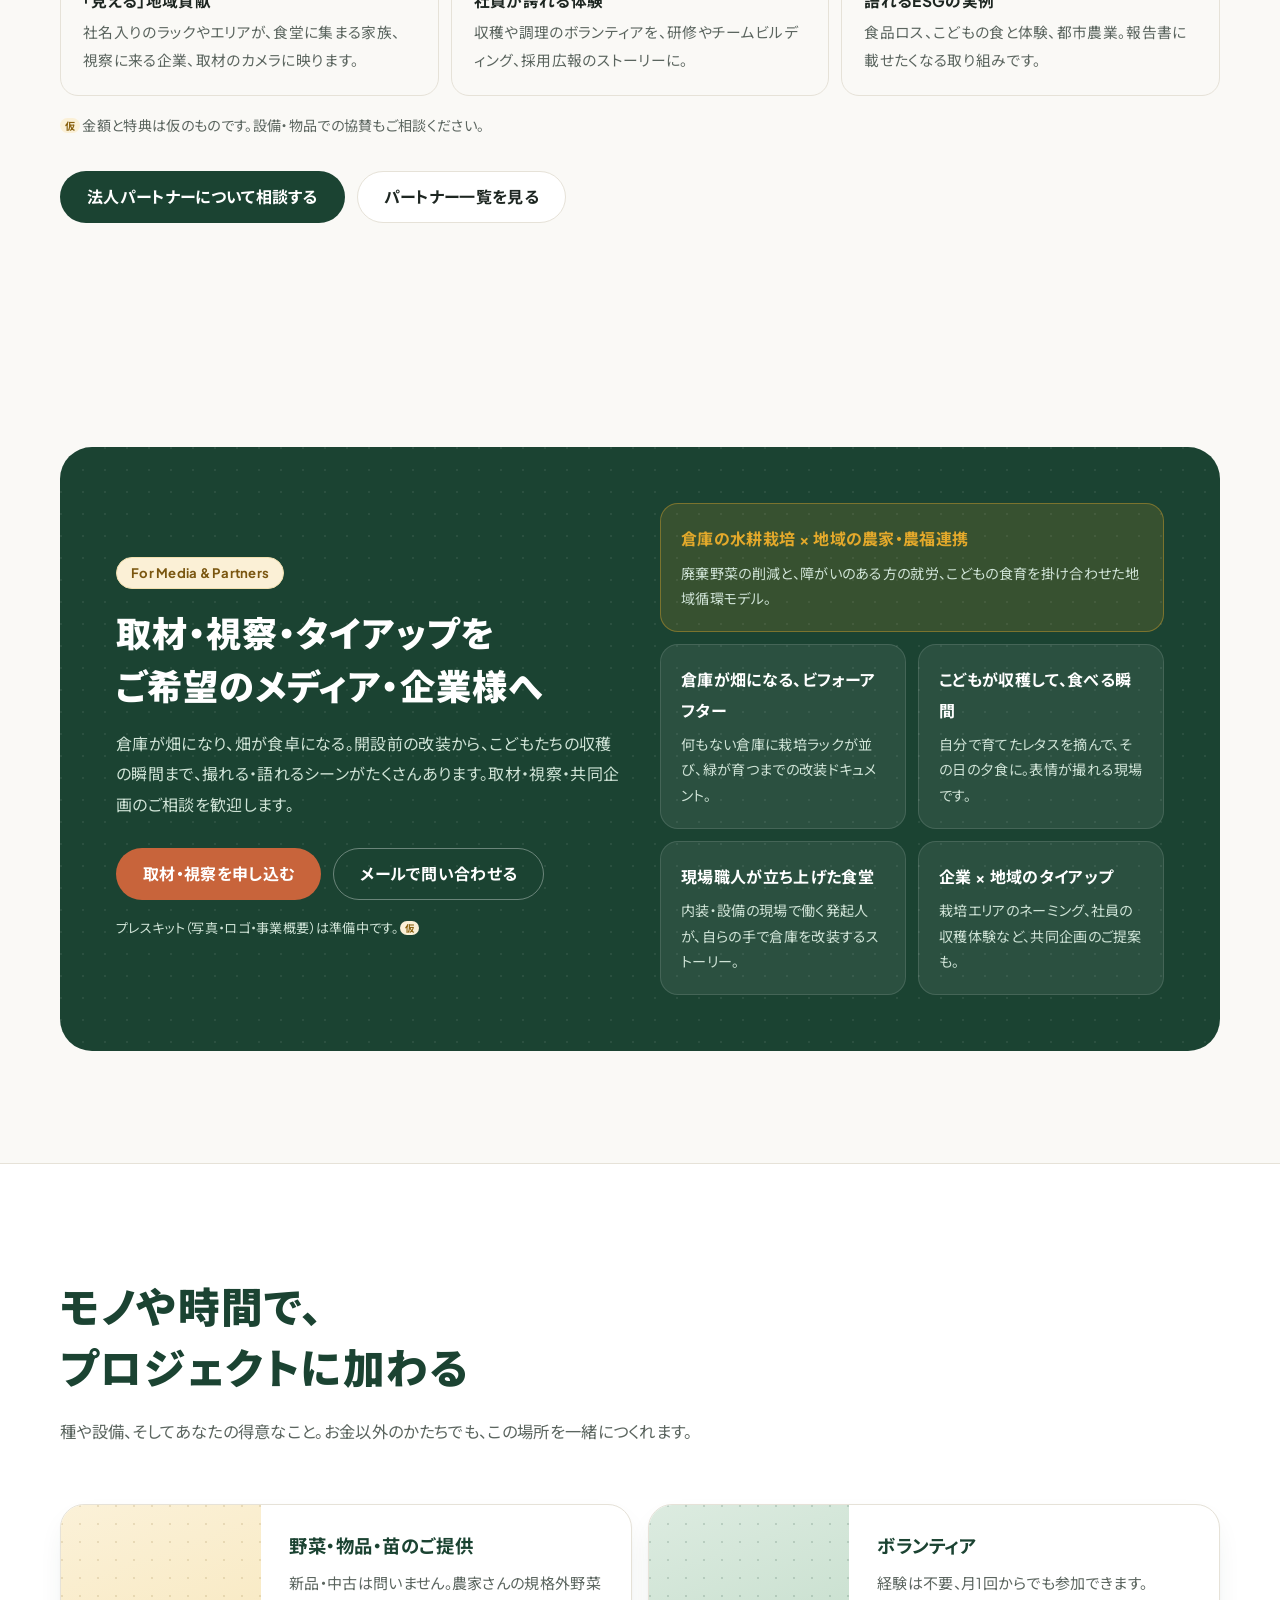
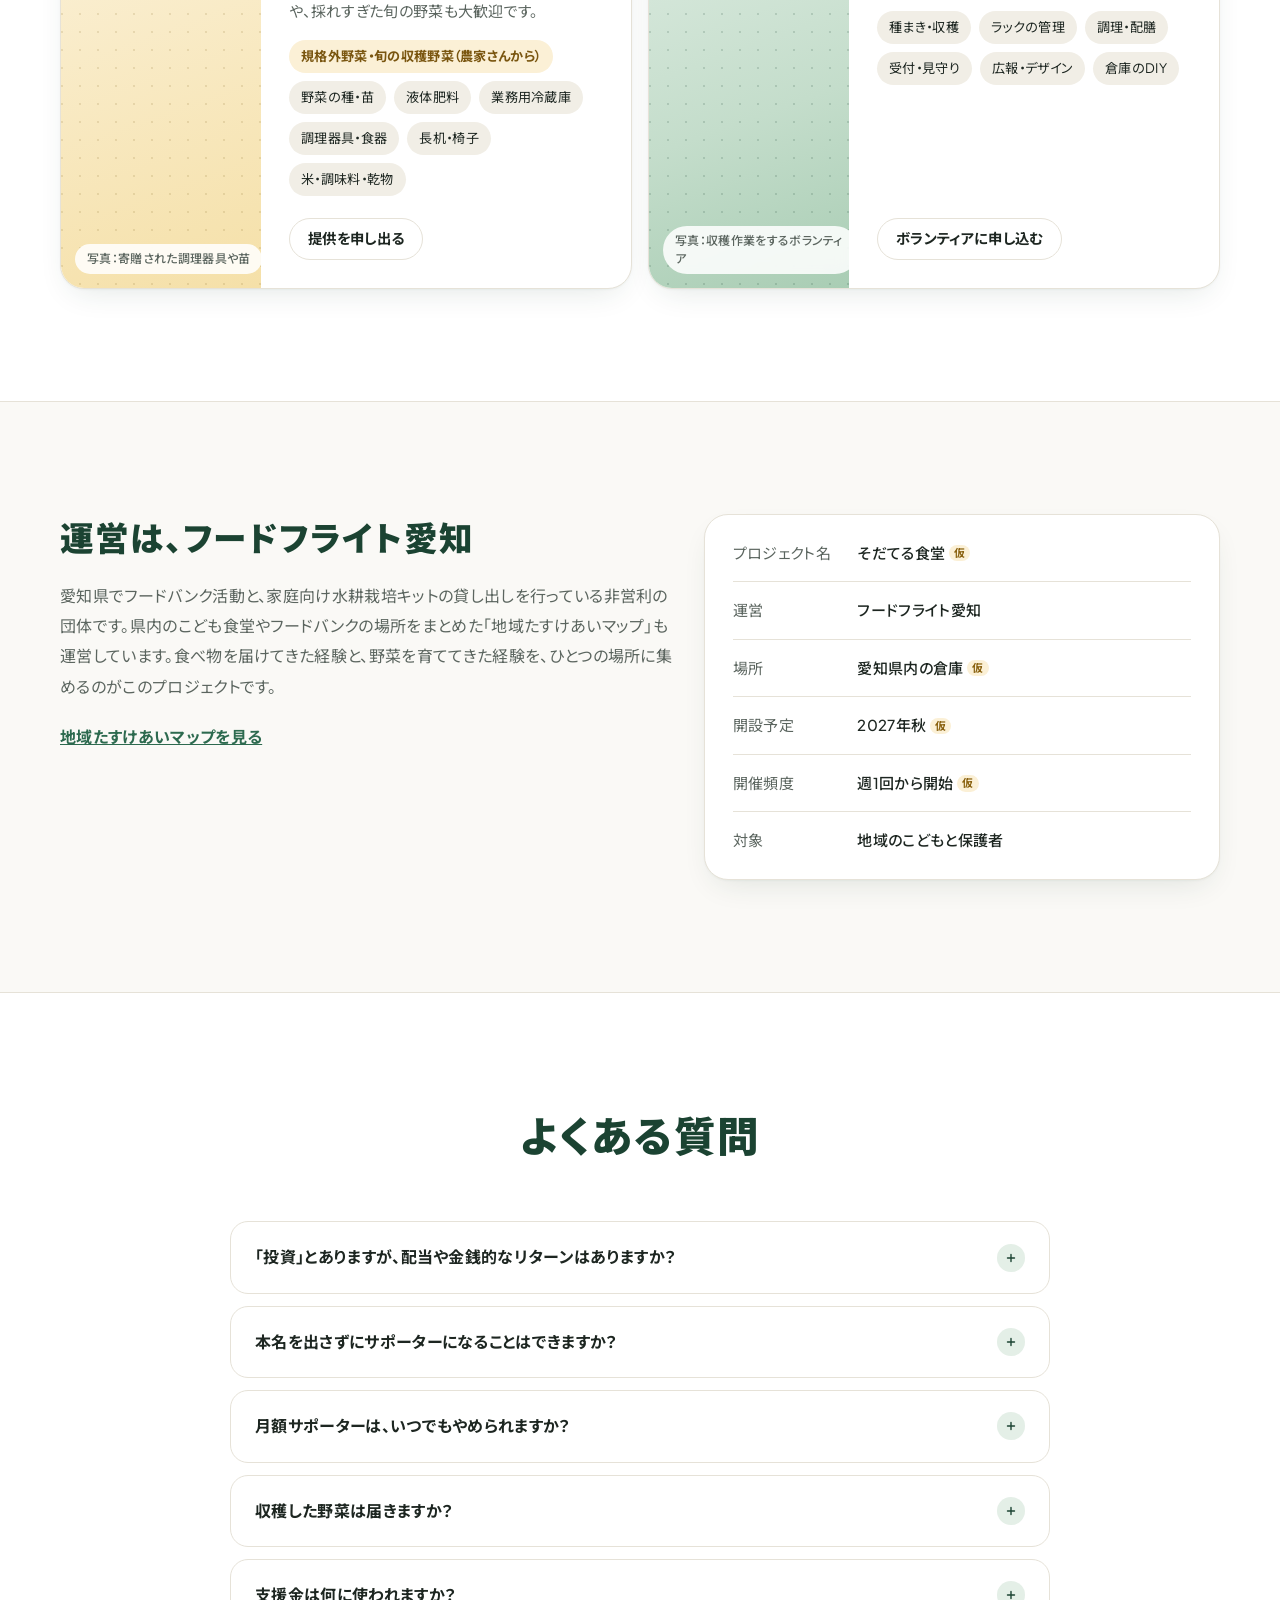
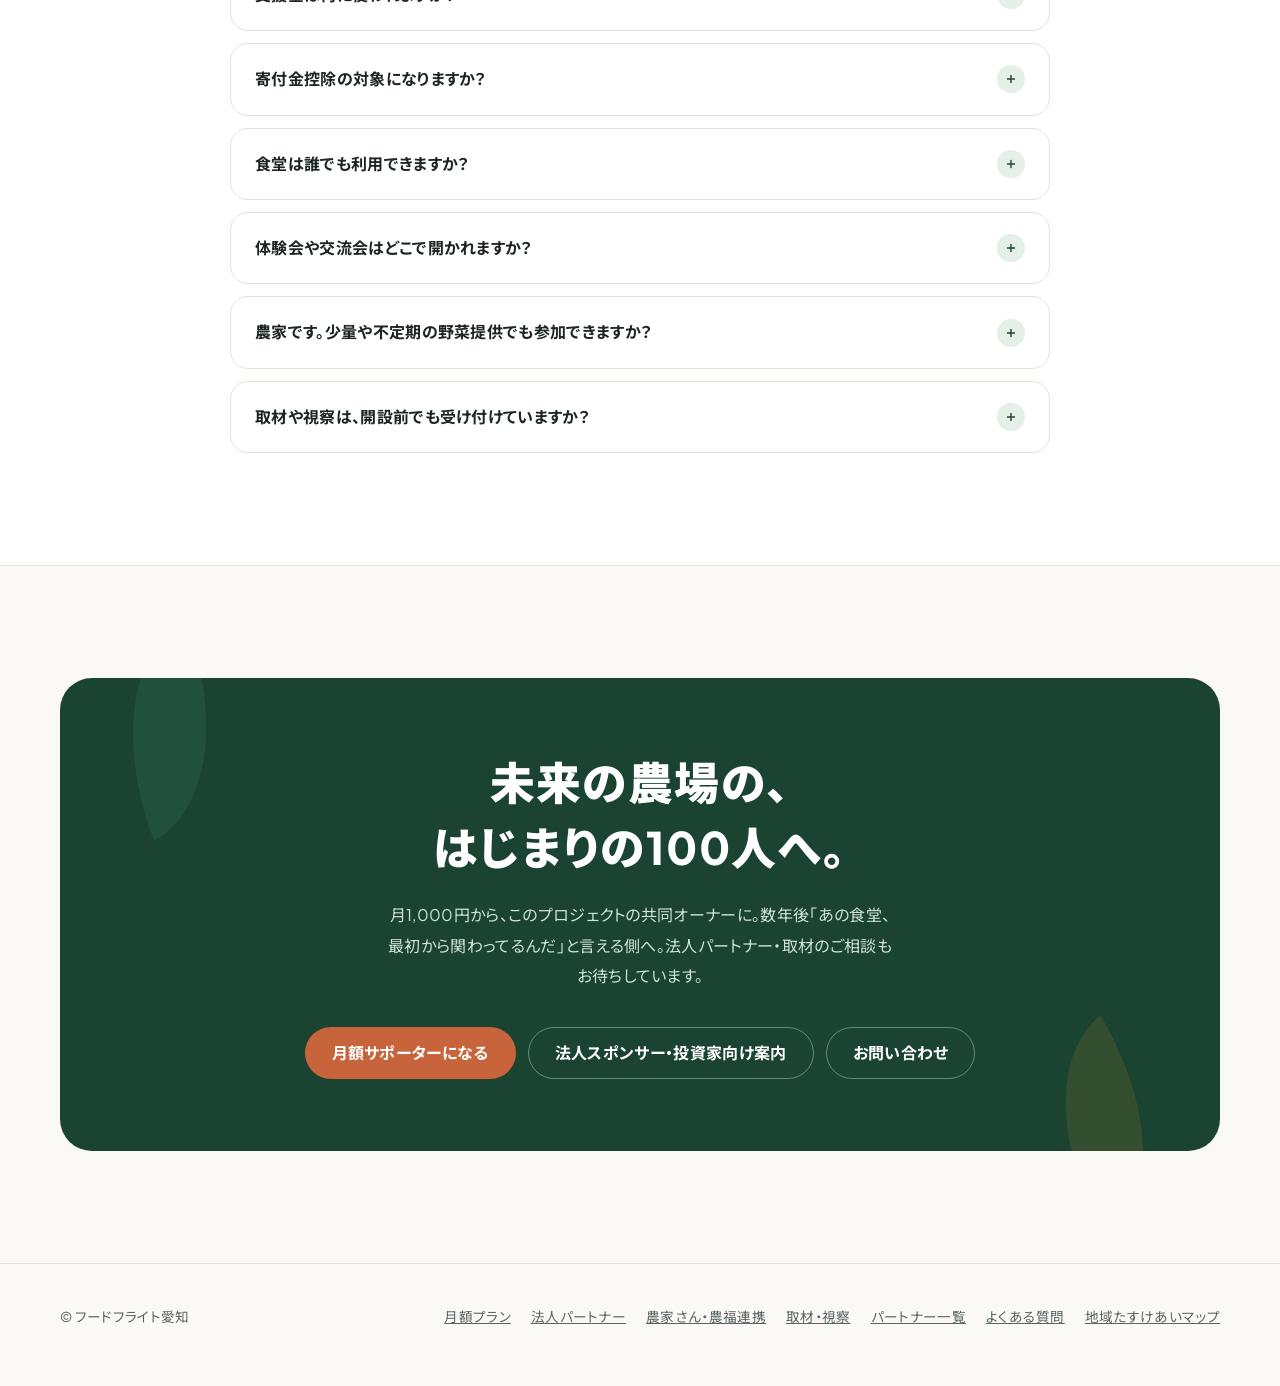
==== commit 819634aa: "Add files via upload" ====
--- a/index.html
+++ b/index.html
@@ -876,7 +876,7 @@
         <p class="plan-price"><span class="yen">¥3,000</span><span class="per">／月〜</span></p>
         <p class="plan-lead">サイトと会場のボードに名前が並び、毎月の収穫の現場に立ち会える。いちばん「関わってる」を実感できるプランです。</p>
         <ul>
-          <li><svg viewBox="0 0 22 22" aria-hidden="true"><circle cx="11" cy="11" r="11" fill="#E3A92B"/><path d="M6.5 11.2l3 3 6-6.2" fill="none" stroke="#1B4332" stroke-width="2" stroke-linecap="round" stroke-linejoin="round"/></svg>サイト＆会場のサポーターボードにお名前を掲示</li>
+          <li><svg viewBox="0 0 22 22" aria-hidden="true"><circle cx="11" cy="11" r="11" fill="#E3A92B"/><path d="M6.5 11.2l3 3 6-6.2" fill="none" stroke="#1B4332" stroke-width="2" stroke-linecap="round" stroke-linejoin="round"/></svg>サイト＆会場のサポーターボードにお名前を掲示（ニックネーム・ペンネーム可）</li>
           <li><svg viewBox="0 0 22 22" aria-hidden="true"><circle cx="11" cy="11" r="11" fill="#E3A92B"/><path d="M6.5 11.2l3 3 6-6.2" fill="none" stroke="#1B4332" stroke-width="2" stroke-linecap="round" stroke-linejoin="round"/></svg>月1回の収穫体験・試食会にご招待</li>
           <li><svg viewBox="0 0 22 22" aria-hidden="true"><circle cx="11" cy="11" r="11" fill="#E3A92B"/><path d="M6.5 11.2l3 3 6-6.2" fill="none" stroke="#1B4332" stroke-width="2" stroke-linecap="round" stroke-linejoin="round"/></svg>おやさいサポーターの特典すべて</li>
         </ul>
@@ -889,14 +889,15 @@
         <p class="plan-price"><span class="yen">¥10,000</span><span class="per">／月〜</span></p>
         <p class="plan-lead">栽培ラックの1段が、あなたの名前を冠した「マイ・レーン」に。プロジェクトの顔となるオーナー枠です。</p>
         <ul>
-          <li><svg viewBox="0 0 22 22" aria-hidden="true"><circle cx="11" cy="11" r="11" fill="#FBF0D6"/><path d="M6.5 11.2l3 3 6-6.2" fill="none" stroke="#1B4332" stroke-width="2" stroke-linecap="round" stroke-linejoin="round"/></svg>栽培ラック1段のオーナー権（ネームプレートを掲示）</li>
+          <li><svg viewBox="0 0 22 22" aria-hidden="true"><circle cx="11" cy="11" r="11" fill="#FBF0D6"/><path d="M6.5 11.2l3 3 6-6.2" fill="none" stroke="#1B4332" stroke-width="2" stroke-linecap="round" stroke-linejoin="round"/></svg>栽培ラック1段のオーナー権（ネームプレートを掲示・ニックネーム・ペンネーム可）</li>
           <li><svg viewBox="0 0 22 22" aria-hidden="true"><circle cx="11" cy="11" r="11" fill="#FBF0D6"/><path d="M6.5 11.2l3 3 6-6.2" fill="none" stroke="#1B4332" stroke-width="2" stroke-linecap="round" stroke-linejoin="round"/></svg>支援者限定のナイト交流会にご招待</li>
           <li><svg viewBox="0 0 22 22" aria-hidden="true"><circle cx="11" cy="11" r="11" fill="#FBF0D6"/><path d="M6.5 11.2l3 3 6-6.2" fill="none" stroke="#1B4332" stroke-width="2" stroke-linecap="round" stroke-linejoin="round"/></svg>そだてるサポーターの特典すべて</li>
         </ul>
         <a class="btn btn-dark btn-block js-monthly" href="#support">マイ・レーンを持つ</a>
       </article>
     </div>
-    <p class="plans-note">プランの金額は最低額です。上乗せや、単発でのご寄付も受け付けています。 <span class="tmp">仮</span></p>
+    <p class="plans-note">※ボードやサイトへのお名前掲載は、<b>本名・屋号のほか、ニックネーム・ペンネーム・イニシャル・匿名（掲載なし）でもOK</b>です。お気軽にご参加ください。</p>
+    <p class="plans-note" style="margin-top:8px">プランの金額は最低額です。上乗せや、単発でのご寄付も受け付けています。 <span class="tmp">仮</span></p>
   </div>
 </section>
 
@@ -1040,6 +1041,7 @@
     <div class="sec-head center"><h2 id="faq-title">よくある質問</h2></div>
     <div class="faq">
       <details><summary>「投資」とありますが、配当や金銭的なリターンはありますか？</summary><p>ありません。このサイトでいう「投資」は、地域の未来とこどもたちの体験に向けた投資という意味です。いただいたお金は寄付として食堂の運営にあて、リターンは食数チケット・お名前の掲示・体験へのご招待です。</p></details>
+      <details><summary>本名を出さずにサポーターになることはできますか？</summary><p>はい、大歓迎です。サイトや会場ボード・栽培ラックへの表記は、本名だけでなくニックネーム・ペンネーム・イニシャル・「匿名希望（掲載なし）」など、ご希望に合わせて自由にお選びいただけます。</p></details>
       <details><summary>月額サポーターは、いつでもやめられますか？</summary><p>はい。金額の変更・休止・解約はいつでもできます。手続きは申込ページのマイページ、またはお問い合わせから行えます。</p></details>
       <details><summary>収穫した野菜は届きますか？</summary><p>野菜の発送は行っていません。鮮度と送料の負担を考え、その分をこどもたちの食事にあてています。代わりに、収穫体験や試食会、名前の掲示といった「食堂に関わる体験」をお礼としてご用意しています。</p></details>
       <details><summary>支援金は何に使われますか？</summary><p>倉庫の家賃、LEDやポンプの電気代、食材、種や養液など、毎月の運営費にあてます。使いみちは毎月の活動レポートと年1回の報告書で公開します。</p></details>
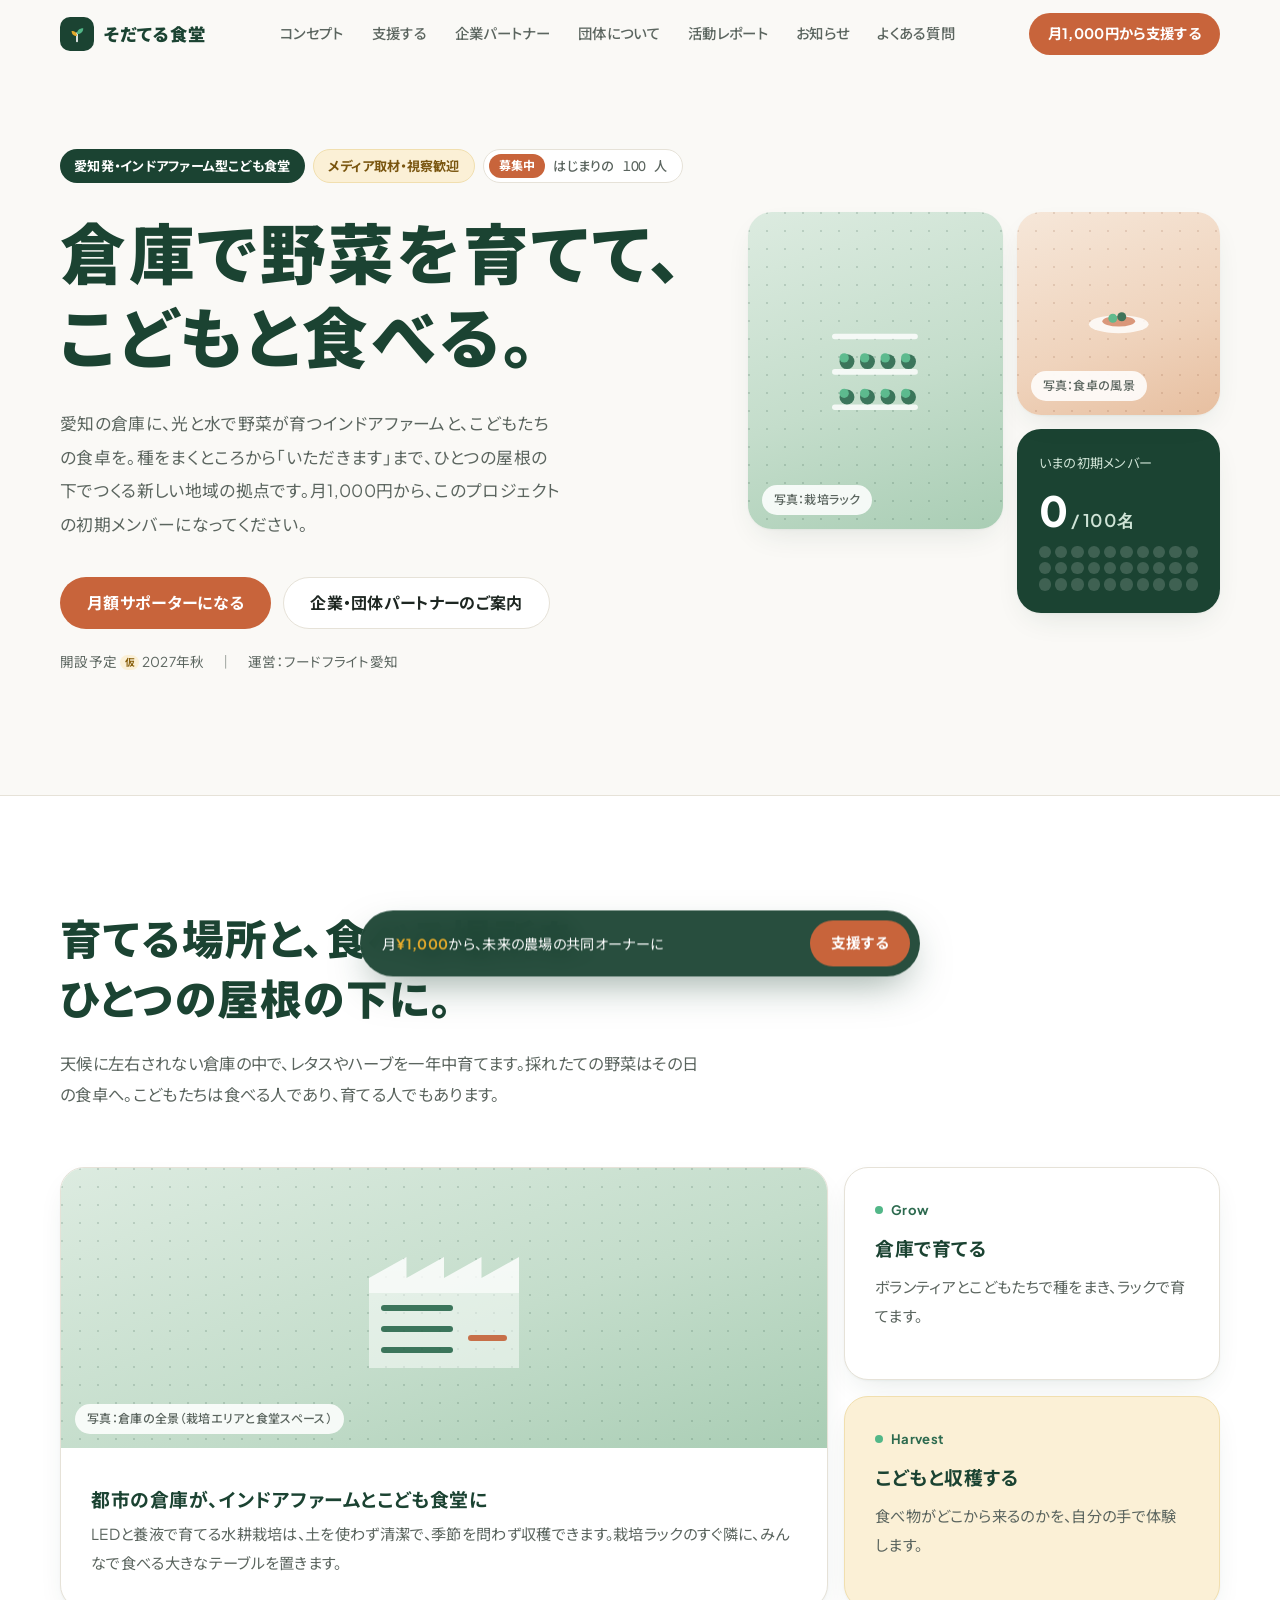
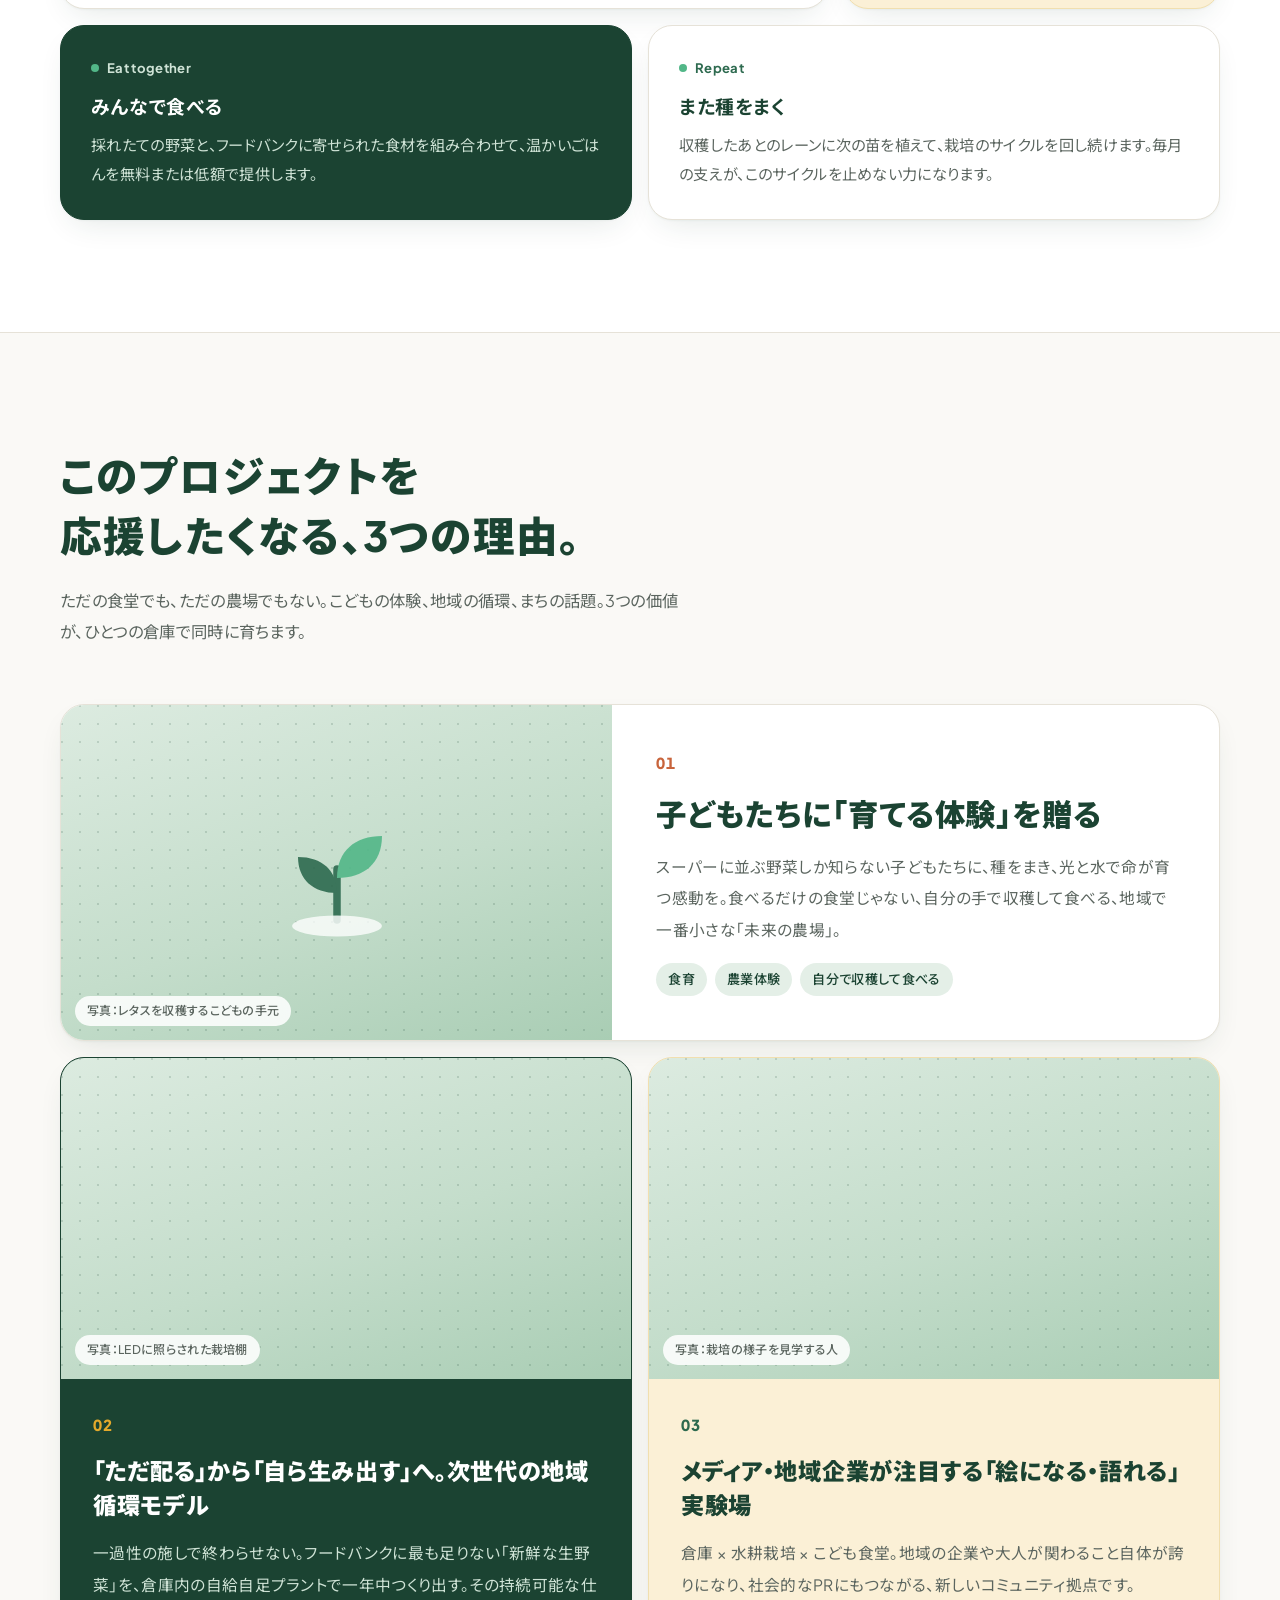
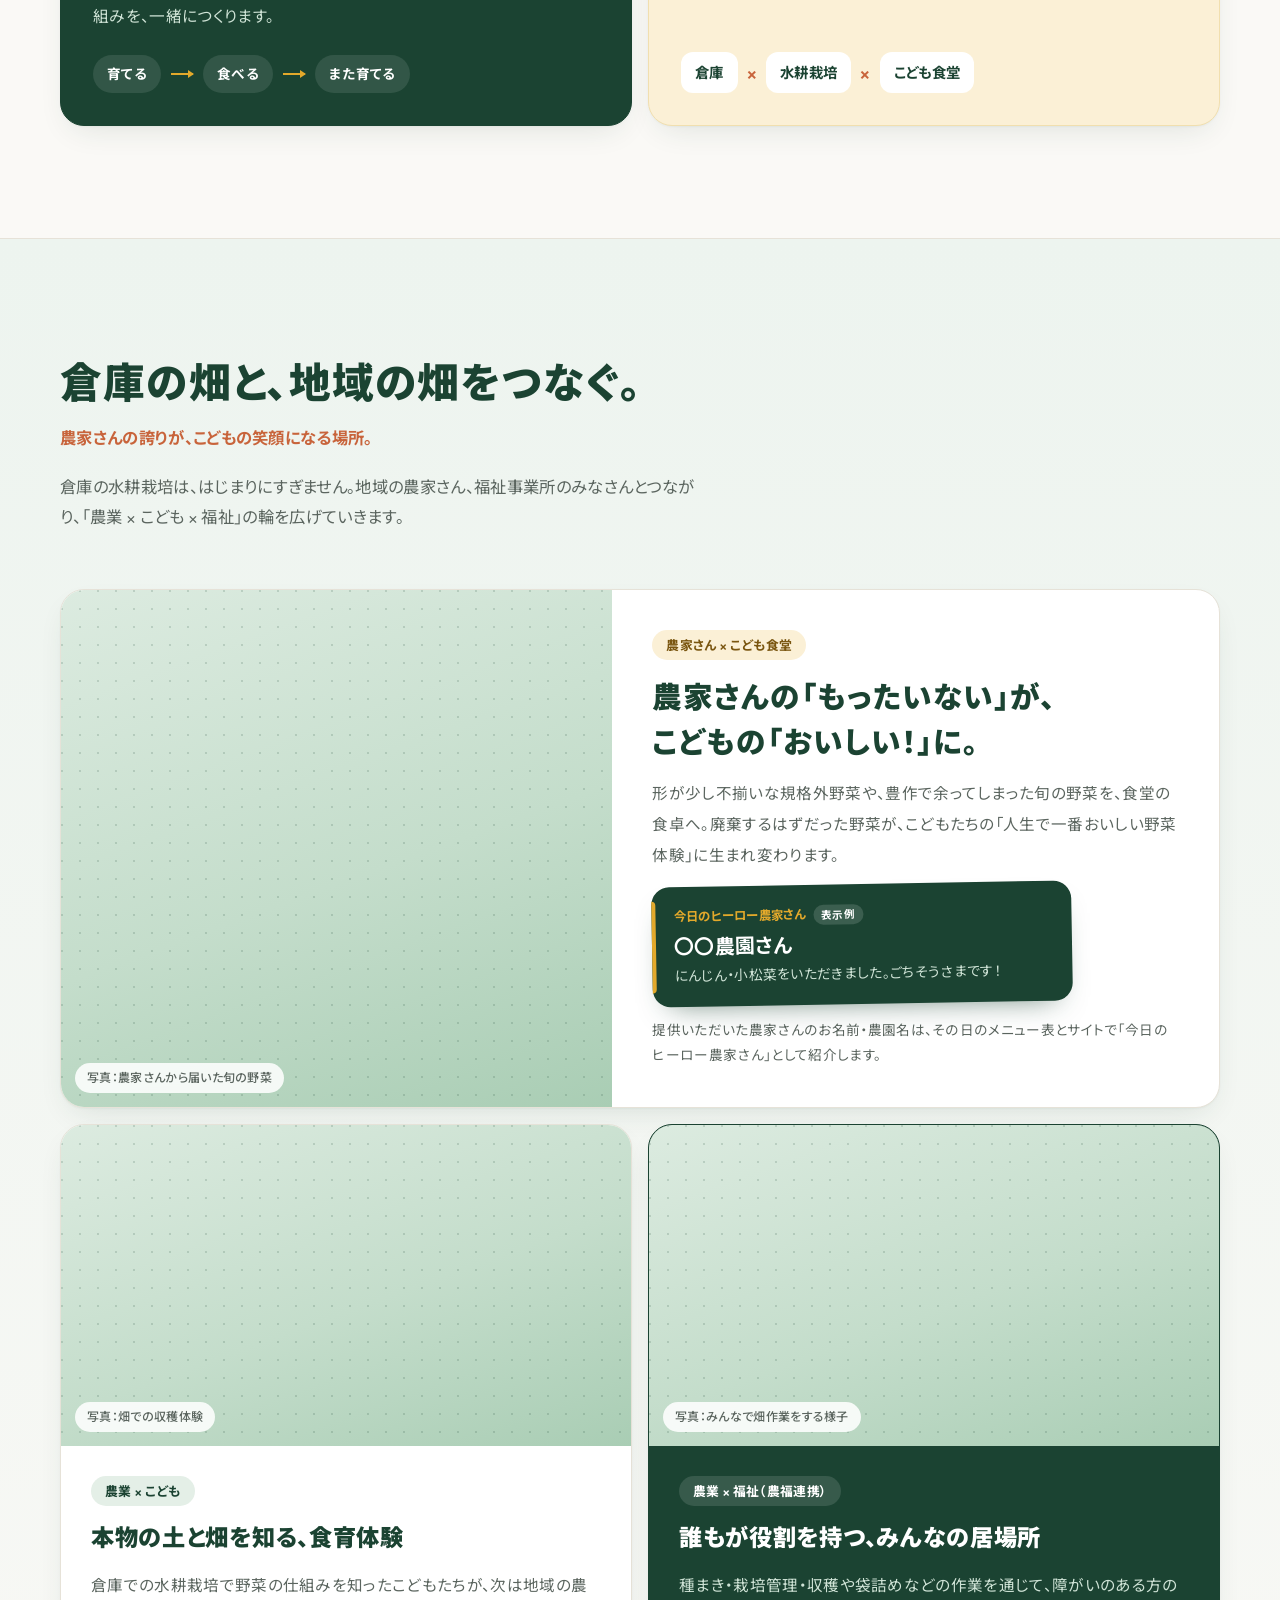
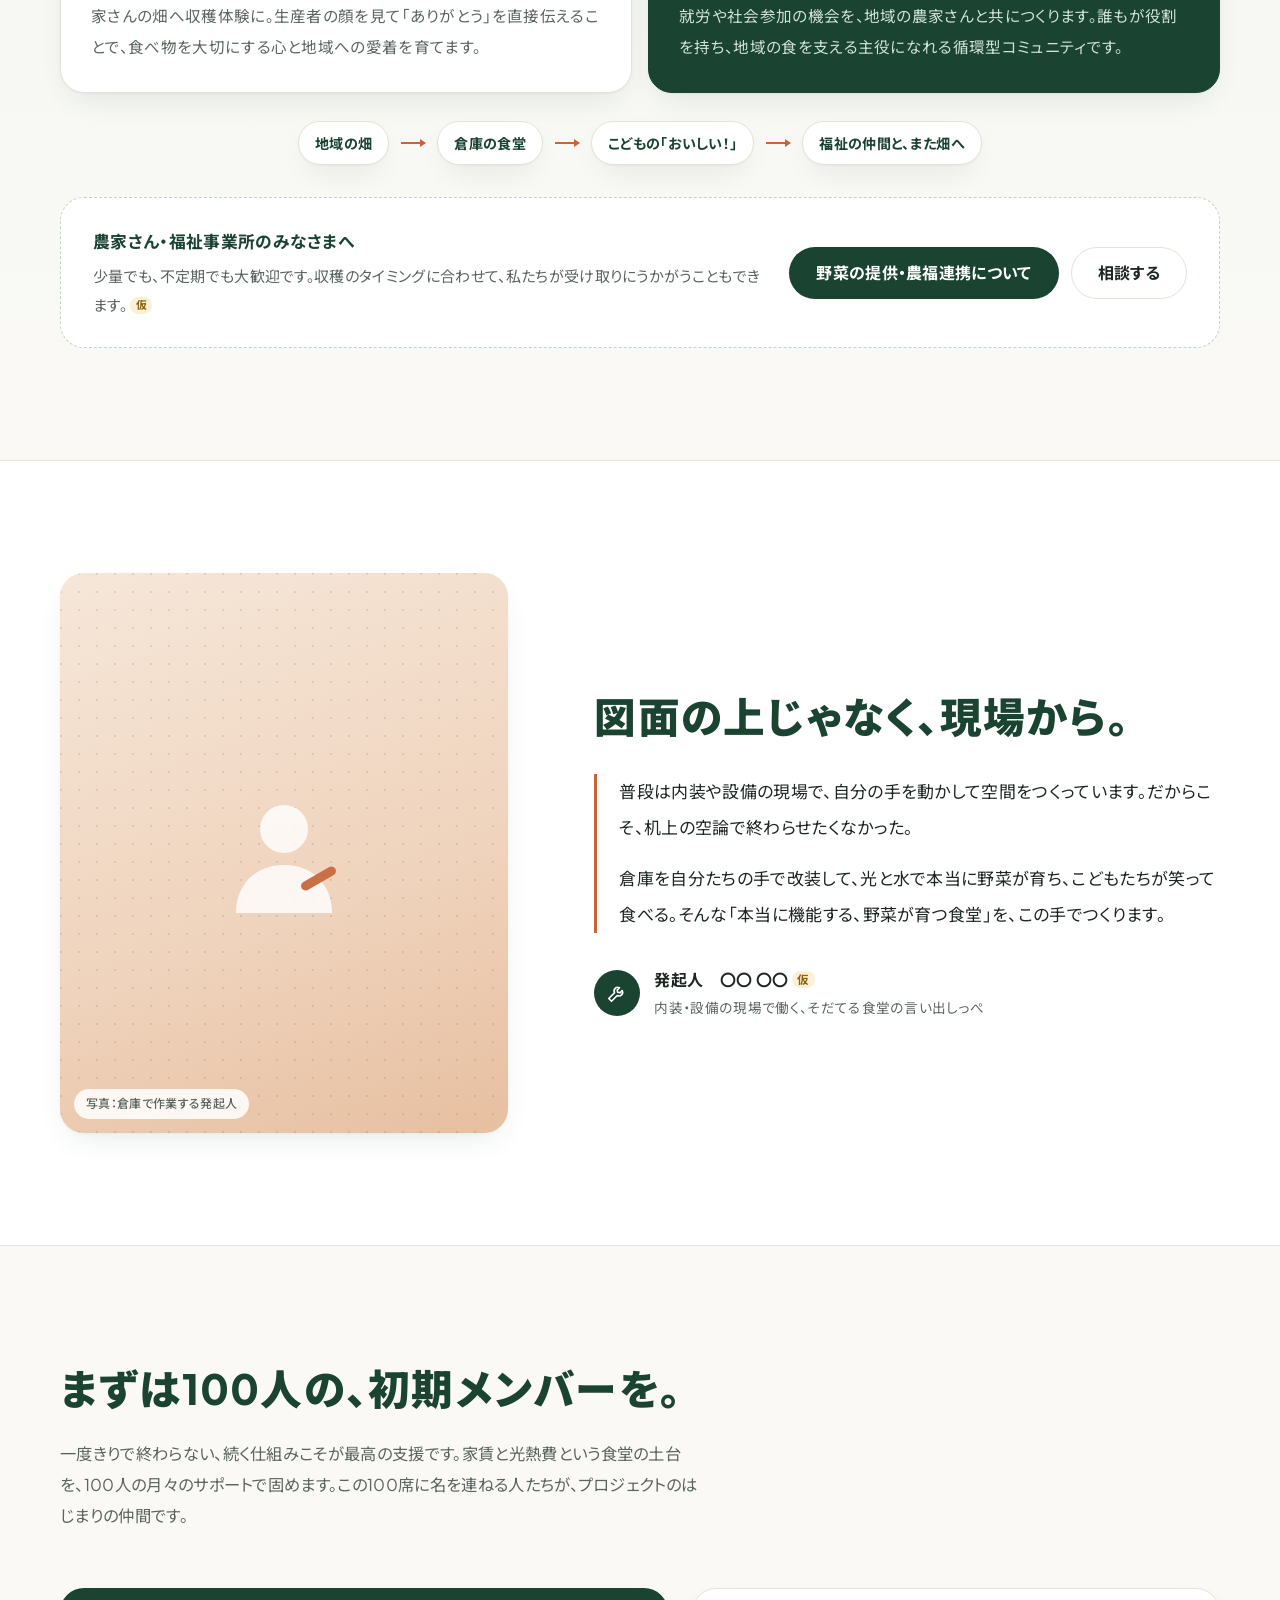
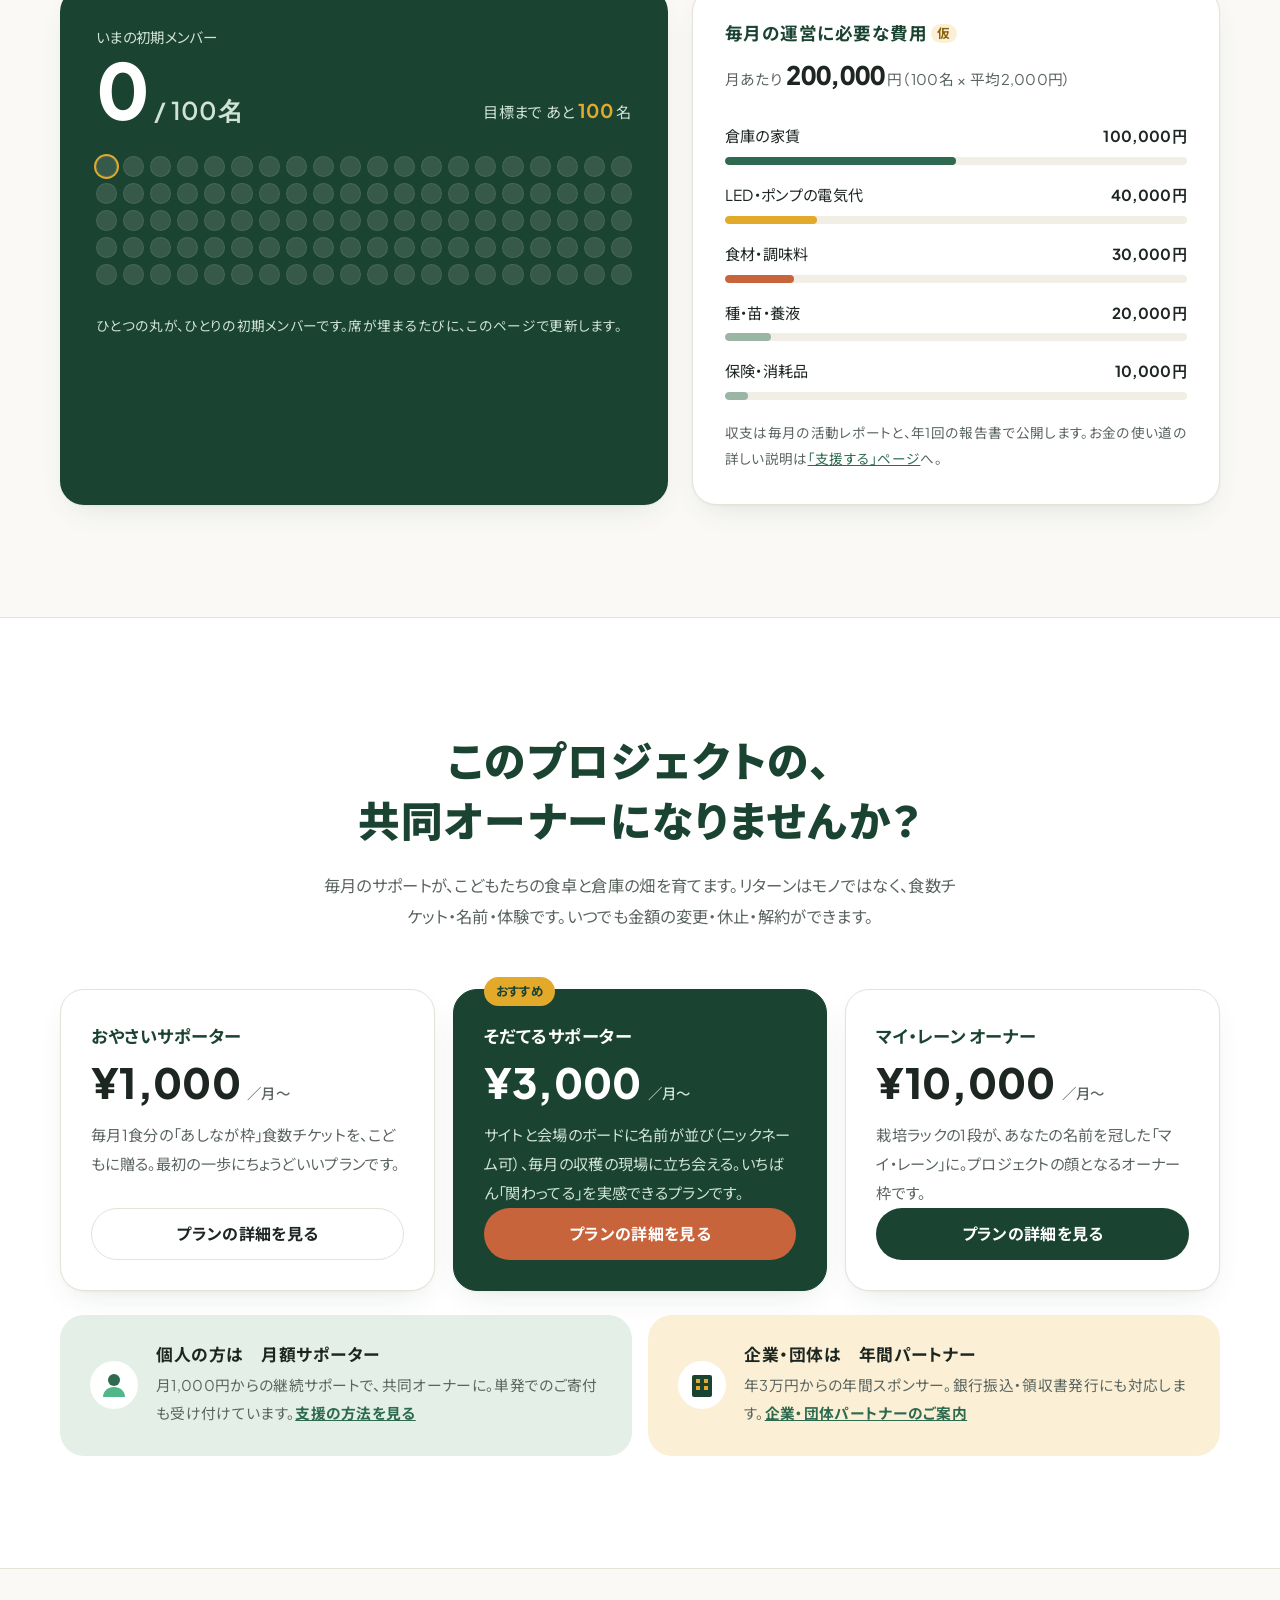
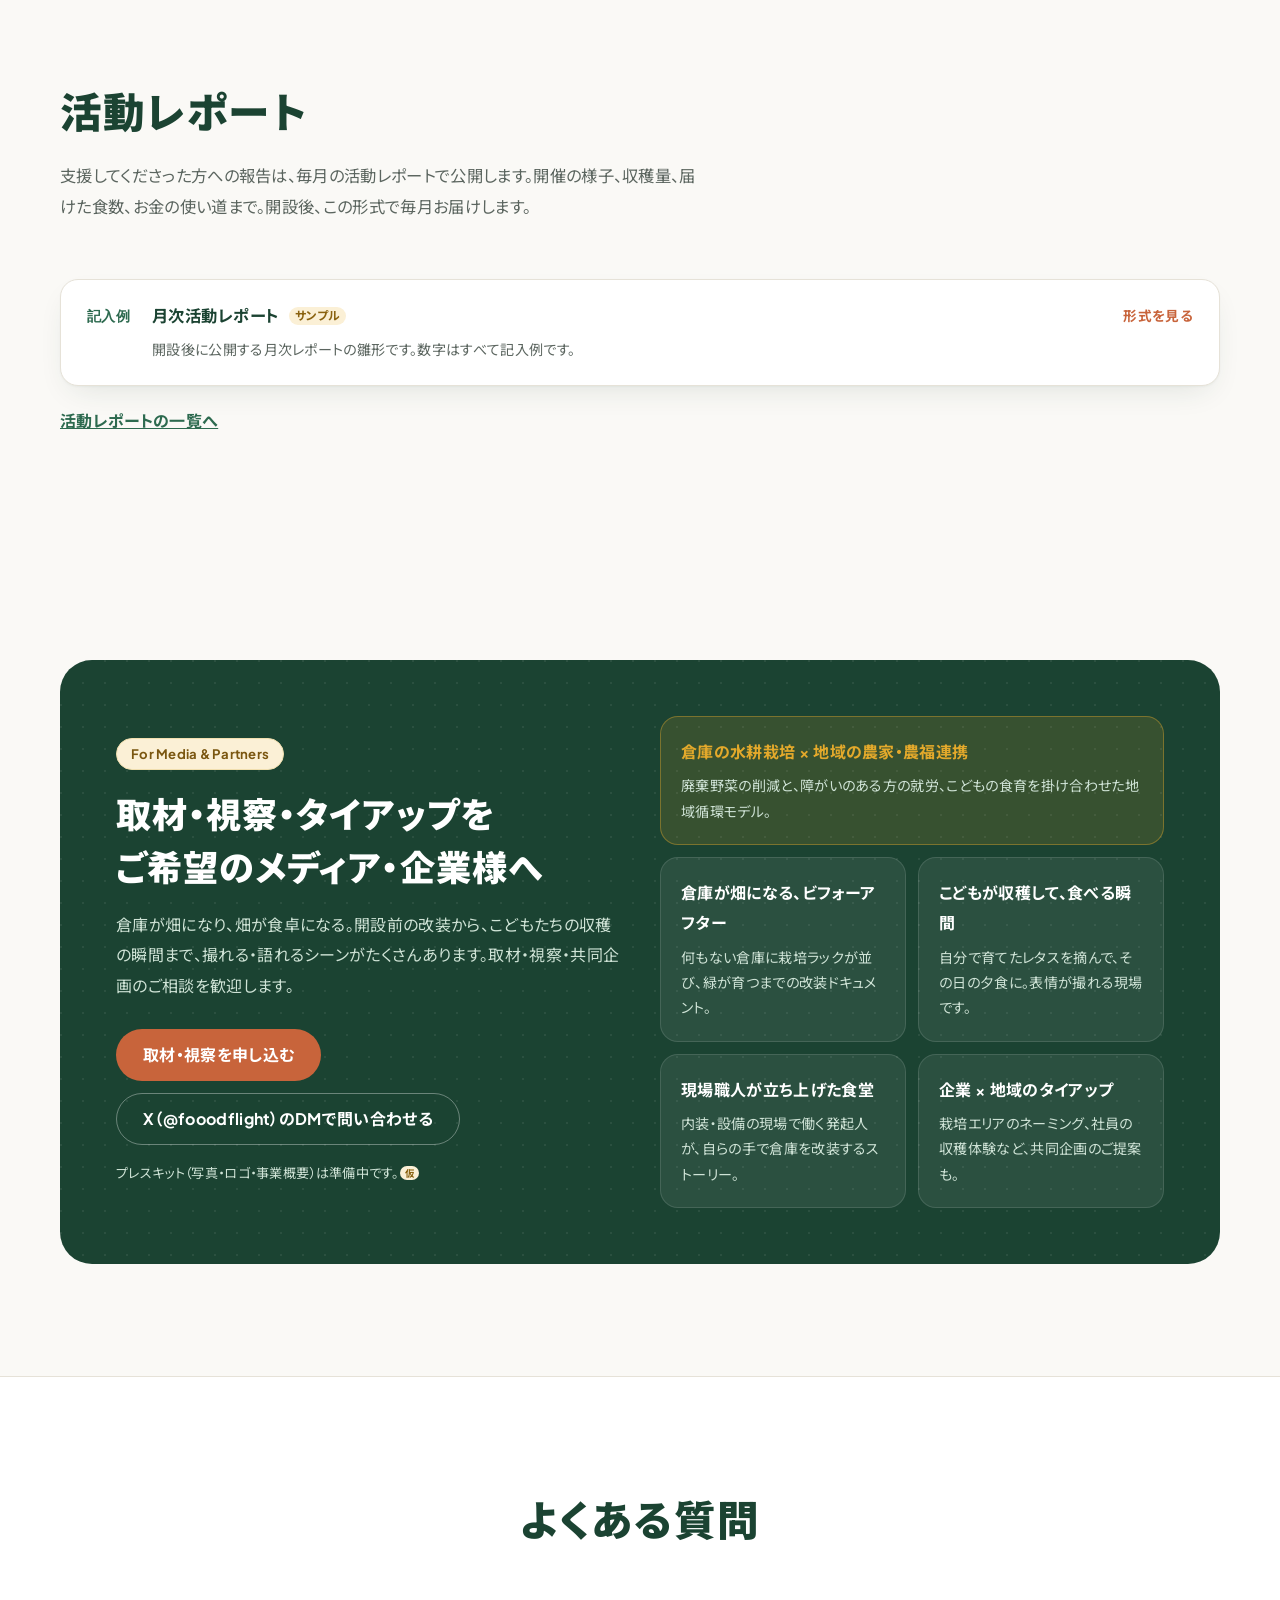
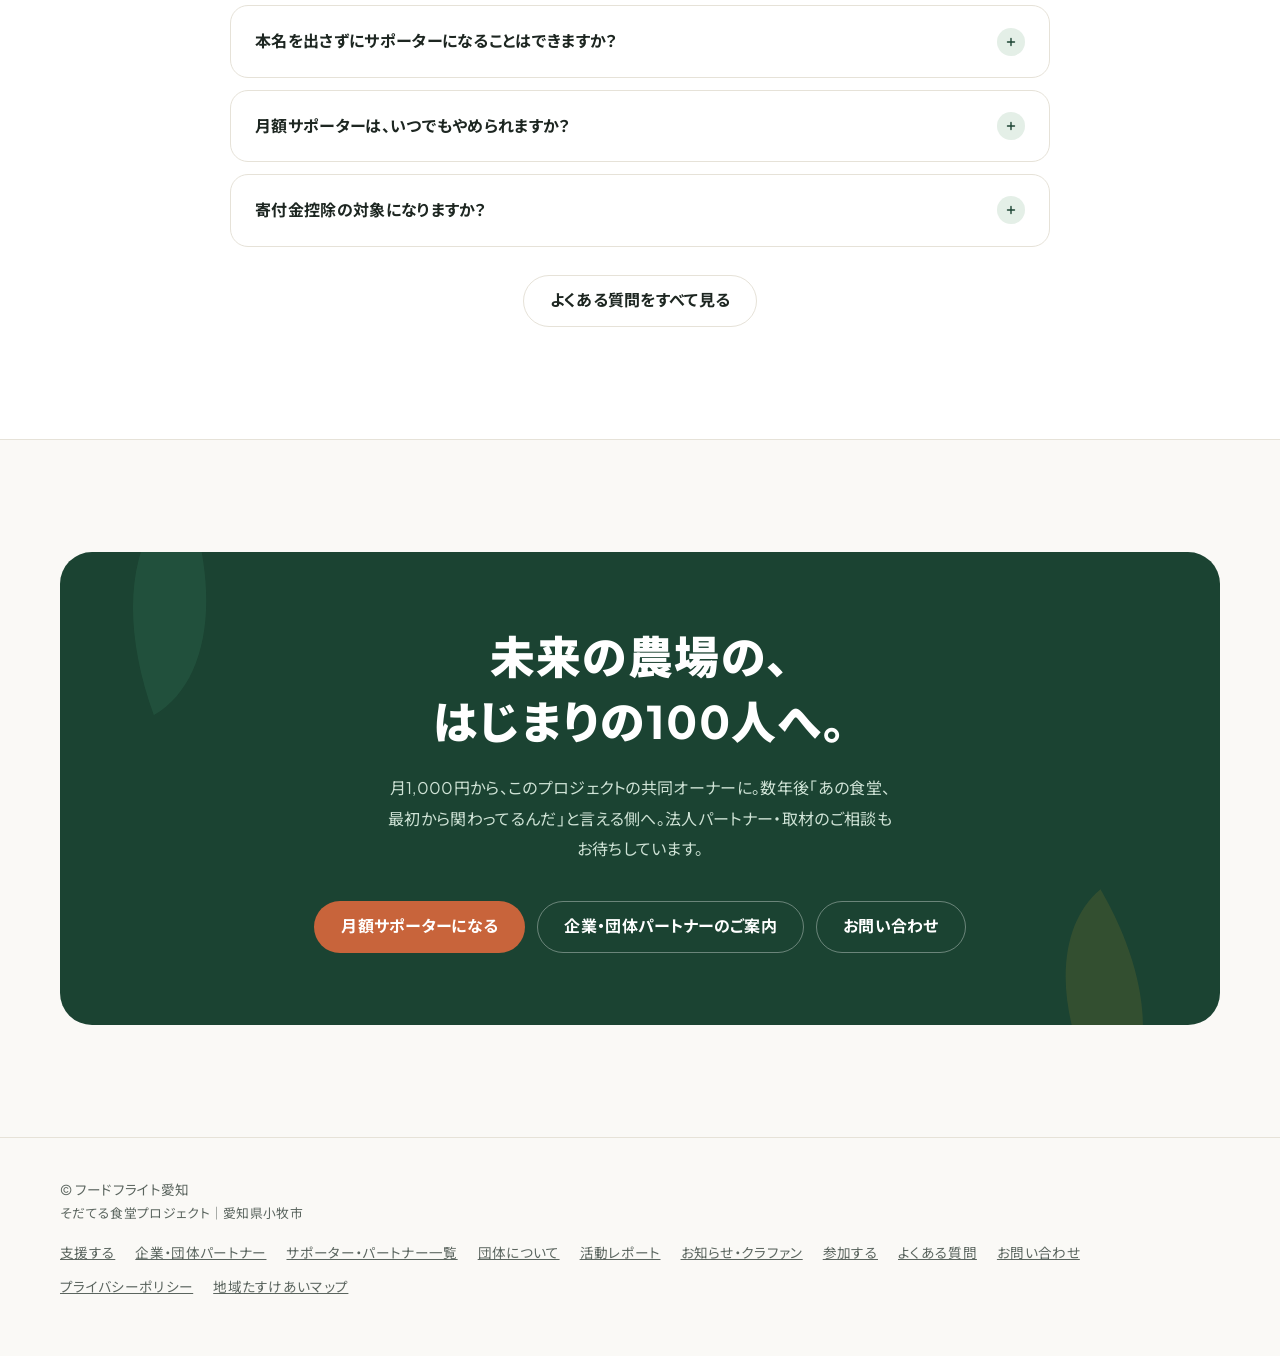
==== commit cb3eb36e: "Add files via upload" ====
--- a/index.html
+++ b/index.html
@@ -3,579 +3,62 @@
 <head>
 <meta charset="utf-8">
 <meta name="viewport" content="width=device-width, initial-scale=1, viewport-fit=cover">
-<!--
-  ============================================================
-  編集ガイド（公開前に差し替える場所）
-  ・【仮】と書かれた文言・数字は仮置きです。ページ内検索で「仮」を探してください。
-  ・リンク先や人数は、ファイル末尾の <script> にある「設定欄」だけ書き換えれば全体に反映されます。
-      MONTHLY_URL       … 月額寄付の申込ページ（CAMPFIRE・Congrant など）
-      CONTACT_FORM_URL  … 協賛・物品提供・ボランティアの申込フォーム（Googleフォーム等）
-      CONTACT_EMAIL     … 問い合わせ用メールアドレス
-      SUPPORTER_GOAL    … 募集人数（例：100）
-      SUPPORTER_COUNT   … 現在のサポーター人数（手動で更新）
-  ・写真：いまは Pexels のフリー写真（商用利用可・クレジット不要）を「イメージ写真」として表示しています。
-    実際の写真に差し替えるときは、class="ph" の枠の中にある <img src="..."> の src を
-    リポジトリにアップロードした写真のファイル名（例：photo-rack.jpg）に書き換えてください。
-    画像が読み込めなかったときは、自動で元のイラスト枠に戻ります。
-  ============================================================
--->
 <title>そだてる食堂｜愛知発・インドアファーム型こども食堂</title>
 <meta name="description" content="倉庫×水耕栽培×こども食堂。愛知の倉庫に、光と水で野菜が育つインドアファームと、こどもたちの食卓をつくります。月1,000円から、はじまりの100人のサポーターを募集中。">
 <meta property="og:type" content="website">
-<meta property="og:title" content="そだてる食堂｜未来の農場の、はじまりの100人へ">
-<meta property="og:description" content="愛知発・インドアファーム型こども食堂。月1,000円から、このプロジェクトの共同オーナーに。">
+<meta property="og:site_name" content="そだてる食堂">
+<meta property="og:title" content="そだてる食堂｜愛知発・インドアファーム型こども食堂">
+<meta property="og:description" content="倉庫×水耕栽培×こども食堂。愛知の倉庫に、光と水で野菜が育つインドアファームと、こどもたちの食卓をつくります。月1,000円から、はじまりの100人のサポーターを募集中。">
 <meta property="og:url" content="https://foodflight-aichi.github.io/sodateru/">
+<meta property="og:image" content="https://foodflight-aichi.github.io/sodateru/ogp.png">
 <meta property="og:locale" content="ja_JP">
 <meta name="twitter:card" content="summary_large_image">
+<meta name="twitter:image" content="https://foodflight-aichi.github.io/sodateru/ogp.png">
 <meta name="theme-color" content="#FAF9F6">
+<link rel="icon" href="favicon.svg" type="image/svg+xml">
 <link rel="preconnect" href="https://fonts.googleapis.com">
 <link rel="preconnect" href="https://fonts.gstatic.com" crossorigin>
 <link href="https://fonts.googleapis.com/css2?family=Plus+Jakarta+Sans:wght@400;500;600;700;800&family=Noto+Sans+JP:wght@400;500;700;900&display=swap" rel="stylesheet">
+<link rel="stylesheet" href="style.css">
 <script type="application/ld+json">
-{
-  "@context": "https://schema.org",
-  "@type": "Project",
-  "name": "そだてる食堂",
-  "description": "倉庫内の水耕栽培プラントで育てた野菜を使う子ども食堂プロジェクト",
-  "parentOrganization": { "@type": "NGO", "name": "フードフライト愛知", "areaServed": "愛知県" }
-}
+{"@context":"https://schema.org","@type":"Project","name":"そだてる食堂","description":"倉庫内の水耕栽培プラントで育てた野菜を使うこども食堂プロジェクト","url":"https://foodflight-aichi.github.io/sodateru/","parentOrganization":{"@type":"NGO","name":"フードフライト愛知","areaServed":"愛知県","address":{"@type":"PostalAddress","addressLocality":"小牧市","addressRegion":"愛知県","addressCountry":"JP"}}}
 </script>
-<style>
-:root{
-  --bg:#FAF9F6;
-  --paper:#FFFFFF;
-  --sand:#F1EEE6;
-  --green-900:#1B4332;
-  --green-700:#2D6A4F;
-  --green-500:#52B788;
-  --green-100:#E4EFE7;
-  --terracotta:#C8643B;
-  --terracotta-d:#AE5230;
-  --mustard:#E3A92B;
-  --mustard-100:#FBF0D6;
-  --ink:#1D2621;
-  --ink-soft:#5B655F;
-  --line:#E6E2D8;
-  --shadow:0 1px 2px rgba(27,67,50,.04),0 12px 32px -12px rgba(27,67,50,.14);
-  --r-s:12px;--r-m:18px;--r-l:24px;
-  --en:"Plus Jakarta Sans",sans-serif;
-  --ja:"Noto Sans JP",sans-serif;
-}
-*{box-sizing:border-box}
-html{scroll-behavior:smooth;-webkit-text-size-adjust:100%}
-body{margin:0;background:var(--bg);color:var(--ink);font-family:var(--en),var(--ja);font-size:16px;line-height:1.9;letter-spacing:.02em;-webkit-font-smoothing:antialiased;font-feature-settings:"palt" 1}
-img{display:block;max-width:100%}
-svg{display:block}
-a{color:var(--green-700)}
-p{margin:0}
-h1,h2,h3{margin:0;line-height:1.4;font-weight:700;letter-spacing:.03em}
-:focus-visible{outline:3px solid var(--mustard);outline-offset:3px;border-radius:6px}
-.wrap{width:min(1160px,100% - 40px);margin-inline:auto}
-.ib{display:inline-block}
-.num{font-family:var(--en);font-feature-settings:"tnum" 1;letter-spacing:-.01em}
-.tmp{display:inline-block;font-size:.72em;font-weight:700;line-height:1.5;padding:0 .5em;border-radius:999px;background:var(--mustard-100);color:#8A6210;vertical-align:.15em;letter-spacing:0}
-
-/* ---------- buttons ---------- */
-.btn{display:inline-flex;align-items:center;justify-content:center;gap:.5em;min-height:52px;padding:0 26px;border-radius:999px;font-family:var(--en),var(--ja);font-weight:700;font-size:1rem;text-decoration:none;border:1.5px solid transparent;transition:background-color .2s,color .2s,border-color .2s,transform .2s;white-space:nowrap}
-.btn-primary{background:var(--terracotta);color:#fff}
-.btn-primary:hover{background:var(--terracotta-d)}
-.btn-dark{background:var(--green-900);color:#fff}
-.btn-dark:hover{background:var(--green-700)}
-.btn-ghost{border-color:var(--line);background:var(--paper);color:var(--ink)}
-.btn-ghost:hover{border-color:var(--green-700);color:var(--green-700)}
-.btn-sm{min-height:42px;padding:0 18px;font-size:.9rem}
-.btn-block{width:100%}
-
-/* ---------- header ---------- */
-.site-head{position:sticky;top:0;z-index:30;background:color-mix(in srgb,var(--bg) 82%,transparent);backdrop-filter:saturate(1.4) blur(14px);-webkit-backdrop-filter:saturate(1.4) blur(14px);border-bottom:1px solid transparent;transition:border-color .2s}
-.site-head.is-scrolled{border-bottom-color:var(--line)}
-.site-head .wrap{display:flex;align-items:center;justify-content:space-between;gap:16px;height:68px}
-.brand{display:flex;align-items:center;gap:10px;text-decoration:none;color:var(--green-900);font-weight:900;font-size:1.08rem;letter-spacing:.06em}
-.brand-mark{width:34px;height:34px;border-radius:10px;background:var(--green-900);display:grid;place-items:center}
-.brand-mark svg{width:20px;height:20px}
-.nav{display:flex;gap:28px;font-size:.9rem;font-weight:500}
-.nav a{color:var(--ink-soft);text-decoration:none}
-.nav a:hover{color:var(--green-900)}
-@media (max-width:900px){.nav{display:none}}
-@media (max-width:480px){.site-head .btn-sm{padding:0 14px;font-size:.82rem}}
-
-/* ---------- header glass & mobile menu ---------- */
-.site-head{background:transparent;backdrop-filter:none;-webkit-backdrop-filter:none;transition:background-color .3s,border-color .3s,box-shadow .3s}
-.site-head.is-scrolled,.site-head.menu-open{background:color-mix(in srgb,var(--bg) 72%,transparent);backdrop-filter:saturate(1.6) blur(16px);-webkit-backdrop-filter:saturate(1.6) blur(16px);border-bottom-color:var(--line);box-shadow:0 10px 30px -22px rgba(27,67,50,.45)}
-.head-right{display:flex;align-items:center;gap:10px}
-.menu-btn{display:none;position:relative;width:44px;height:44px;flex:none;padding:0;border-radius:12px;border:1px solid var(--line);background:var(--paper);cursor:pointer}
-.menu-btn span{position:absolute;left:12px;right:12px;height:2px;border-radius:2px;background:var(--green-900);transition:transform .3s cubic-bezier(.2,.7,.2,1),opacity .2s}
-.menu-btn span:nth-child(1){top:15px}
-.menu-btn span:nth-child(2){top:21px}
-.menu-btn span:nth-child(3){top:27px}
-.menu-btn[aria-expanded="true"] span:nth-child(1){transform:translateY(6px) rotate(45deg)}
-.menu-btn[aria-expanded="true"] span:nth-child(2){opacity:0}
-.menu-btn[aria-expanded="true"] span:nth-child(3){transform:translateY(-6px) rotate(-45deg)}
-.m-nav{position:fixed;left:0;right:0;top:68px;z-index:29;max-height:calc(100dvh - 68px);overflow:auto;background:color-mix(in srgb,var(--bg) 96%,transparent);backdrop-filter:blur(16px);-webkit-backdrop-filter:blur(16px);border-bottom:1px solid var(--line);box-shadow:0 24px 40px -28px rgba(27,67,50,.45);padding:8px 20px 24px;display:flex;flex-direction:column;transform:translateY(-10px);opacity:0;visibility:hidden;transition:transform .3s cubic-bezier(.2,.7,.2,1),opacity .25s,visibility 0s .3s}
-.m-nav.open{transform:none;opacity:1;visibility:visible;transition:transform .3s cubic-bezier(.2,.7,.2,1),opacity .25s}
-.m-nav a{padding:15px 4px;border-bottom:1px solid var(--line);color:var(--ink);text-decoration:none;font-weight:700;font-size:1rem}
-.m-nav a.btn{margin-top:18px;border-bottom:0;color:#fff;padding:0 26px}
-@media (max-width:900px){.menu-btn{display:block}}
-@media (min-width:901px){.m-nav{display:none}}
-@media (max-width:400px){.head-right .btn-sm{display:none}}
-
-/* ---------- scroll reveal (JSが有効なときだけ付与) ---------- */
-.rv{opacity:0;transform:translateY(32px);transition:opacity .9s cubic-bezier(.2,.7,.2,1),transform .9s cubic-bezier(.2,.7,.2,1);transition-delay:var(--d,0s)}
-.rv.in{opacity:1;transform:none}
-@media (prefers-reduced-motion:reduce){.rv{opacity:1;transform:none;transition:none}}
-
-/* ---------- hero ---------- */
-.hero{padding:56px 0 96px}
-.hero-grid{display:grid;gap:48px;grid-template-columns:1fr}
-.hero-badge{display:inline-flex;align-items:center;gap:10px;padding:6px 14px 6px 6px;border-radius:999px;background:var(--paper);border:1px solid var(--line);font-size:.85rem;font-weight:500;color:var(--ink-soft)}
-.hero-badge b{display:inline-grid;place-items:center;height:26px;padding:0 10px;border-radius:999px;background:var(--green-100);color:var(--green-900);font-weight:700;font-size:.78rem}
-.hero h1{margin-top:28px;font-size:clamp(2.2rem,6.6vw,4.1rem);font-weight:900;line-height:1.28;letter-spacing:.04em;color:var(--green-900)}
-.hero h1 .line{display:block;white-space:nowrap}
-.hero-lead{margin-top:28px;font-size:1.05rem;color:var(--ink-soft);max-width:30em;line-height:2}
-.hero-actions{display:flex;flex-wrap:wrap;gap:12px;margin-top:36px}
-.hero-meta{margin-top:20px;font-size:.85rem;color:var(--ink-soft)}
-
-.collage{display:grid;gap:14px;grid-template-columns:1.25fr 1fr;grid-template-rows:auto auto}
-.collage .ph-main{grid-row:1 / span 2;aspect-ratio:4/5}
-.collage .ph-sub{aspect-ratio:1/1}
-.count-card{background:var(--green-900);color:#fff;border-radius:var(--r-l);padding:22px;display:flex;flex-direction:column;justify-content:space-between;gap:14px;box-shadow:var(--shadow)}
-.count-card .lbl{font-size:.82rem;color:#CFE3D6}
-.count-card .big{font-family:var(--en);font-weight:800;font-size:2.6rem;line-height:1}
-.count-card .big small{font-size:.42em;font-weight:600;color:#CFE3D6;margin-left:.2em}
-.mini-dots{display:grid;grid-template-columns:repeat(10,1fr);gap:4px}
-.mini-dots i{aspect-ratio:1;border-radius:50%;background:rgba(255,255,255,.16)}
-.mini-dots i.on{background:var(--mustard)}
-
-@media (min-width:960px){
-  .hero{padding:80px 0 120px}
-  .hero-grid{grid-template-columns:1.05fr 1fr;align-items:center;gap:64px}
-}
-@media (max-width:600px){.collage .ph-main{grid-row:auto;grid-column:1 / -1;aspect-ratio:16/11}.count-card{padding:16px}.count-card .big{font-size:2rem}.ph::after{font-size:.7rem;padding:4px 10px;left:10px;bottom:10px}}
-
-/* photo placeholder */
-.ph{position:relative;overflow:hidden;border-radius:var(--r-l);background:
-  radial-gradient(circle at 1px 1px,rgba(27,67,50,.16) 1px,transparent 1.5px) 0 0/18px 18px,
-  linear-gradient(160deg,#DCEBE0 0%,#C4DDCB 55%,#A9CDB4 100%);
-  box-shadow:var(--shadow)}
-.ph.warm{background:
-  radial-gradient(circle at 1px 1px,rgba(120,60,30,.14) 1px,transparent 1.5px) 0 0/18px 18px,
-  linear-gradient(160deg,#F6E7D9 0%,#EFD3BC 60%,#E7BFA0 100%)}
-.ph.sun{background:
-  radial-gradient(circle at 1px 1px,rgba(120,90,20,.14) 1px,transparent 1.5px) 0 0/18px 18px,
-  linear-gradient(160deg,#FBF1D8 0%,#F5E0A8 100%)}
-.ph::after{content:attr(data-label);position:absolute;left:14px;bottom:14px;right:14px;width:max-content;max-width:calc(100% - 28px);padding:6px 12px;border-radius:999px;background:rgba(255,255,255,.86);backdrop-filter:blur(6px);font-size:.75rem;font-weight:500;color:var(--ink-soft);line-height:1.5}
-.ph svg.ph-icon{position:absolute;inset:0;margin:auto;width:44%;max-width:180px;opacity:.9}
-.ph img{position:absolute;inset:0;width:100%;height:100%;object-fit:cover}
-/* ---------- photos ---------- */
-.ph img{transition:transform .9s cubic-bezier(.2,.7,.2,1),opacity .7s ease;opacity:0}
-.ph img.loaded{opacity:1}
-.ph:hover img{transform:scale(1.03)}
-.ph.has-photo .ph-icon{display:none}
-.ph.has-photo::after{content:"イメージ写真";left:auto;right:12px;top:12px;bottom:auto;width:auto;padding:2px 10px;font-size:.66rem;background:rgba(20,30,25,.42);color:#fff;backdrop-filter:blur(4px)}
-.reason .r-photo{border-radius:0;box-shadow:none;aspect-ratio:16/9}
-
-/* ---------- 100 seats tooltip ---------- */
-.goal-card{position:relative}
-.seats i{cursor:pointer;transition:transform .15s ease,background-color .2s}
-.seats i:hover{transform:scale(1.35);background:rgba(255,255,255,.4)}
-.seats i.on:hover{background:#F2C25C}
-.seats i.you{box-shadow:0 0 0 2px var(--mustard);animation:seatPulse 2.2s ease-in-out infinite}
-.seats.go i{animation:seatIn .45s cubic-bezier(.2,.7,.2,1) backwards;animation-delay:calc(var(--i) * 9ms)}
-.seats.go i.you{animation:seatIn .45s cubic-bezier(.2,.7,.2,1) backwards,seatPulse 2.2s ease-in-out 1.2s infinite;animation-delay:calc(var(--i) * 9ms),1.2s}
-@keyframes seatIn{from{opacity:0;transform:scale(.3)}}
-@keyframes seatPulse{0%,100%{box-shadow:0 0 0 2px var(--mustard)}50%{box-shadow:0 0 0 6px rgba(227,169,43,.25)}}
-.seat-tip{position:absolute;z-index:4;left:0;top:0;pointer-events:none;padding:7px 14px;border-radius:999px;background:#fff;color:var(--green-900);font-size:.8rem;font-weight:700;white-space:nowrap;box-shadow:0 10px 24px -10px rgba(0,0,0,.4);transform:translate(-50%,calc(-100% - 10px));opacity:0;transition:opacity .15s}
-.seat-tip.show{opacity:1}
-.seat-tip b{color:var(--terracotta);font-family:var(--en)}
-.seat-tip::after{content:"";position:absolute;left:50%;bottom:-5px;width:10px;height:10px;background:#fff;transform:translateX(-50%) rotate(45deg)}
-@media (prefers-reduced-motion:reduce){.seats i.you,.seats.go i,.seats.go i.you{animation:none}}
-
-/* ---------- impact simulator ---------- */
-.sim{display:grid;grid-template-columns:1fr;gap:0;margin-bottom:56px;border-radius:28px;overflow:hidden;box-shadow:var(--shadow);border:1px solid var(--line)}
-@media (min-width:900px){.sim{grid-template-columns:.9fr 1.1fr}}
-.sim-ctrl{background:var(--bg);padding:36px;display:flex;flex-direction:column;gap:18px}
-.sim-ctrl h3{font-size:clamp(1.3rem,3vw,1.7rem);font-weight:900;color:var(--green-900)}
-.sim-ctrl > p{color:var(--ink-soft);font-size:.95rem}
-.sim-amounts{display:grid;grid-template-columns:repeat(2,1fr);gap:10px}
-@media (min-width:480px){.sim-amounts{grid-template-columns:repeat(4,1fr)}}
-.sim-amounts button{min-height:52px;border-radius:14px;border:1.5px solid var(--line);background:var(--paper);font-family:var(--en);font-weight:800;font-size:1rem;color:var(--ink);cursor:pointer;transition:background-color .2s,color .2s,border-color .2s,transform .15s}
-.sim-amounts button:hover{border-color:var(--green-700)}
-.sim-amounts button:active{transform:scale(.97)}
-.sim-amounts button[aria-pressed="true"]{background:var(--green-900);border-color:var(--green-900);color:#fff}
-.sim-range{display:grid;grid-template-columns:auto 1fr auto;align-items:center;gap:14px;font-size:.88rem;color:var(--ink-soft)}
-.sim-range input{width:100%;accent-color:var(--terracotta);height:28px;cursor:pointer}
-.sim-range output{font-family:var(--en);font-weight:800;color:var(--ink);min-width:5.5em;text-align:right}
-.sim-result{background:var(--green-900);color:#fff;padding:36px;display:flex;flex-direction:column;gap:20px;position:relative;overflow:hidden}
-.sim-lead{font-size:1.05rem;color:#CFE3D6}
-.sim-lead b{font-family:var(--en);font-size:1.5em;color:#fff;margin:0 .1em}
-.sim-stats{display:grid;gap:12px;grid-template-columns:1fr}
-@media (min-width:560px){.sim-stats{grid-template-columns:repeat(3,1fr)}}
-.sim-stat{background:rgba(255,255,255,.07);border:1px solid rgba(255,255,255,.12);border-radius:var(--r-m);padding:18px;display:grid;grid-template-columns:auto 1fr;align-items:baseline;column-gap:6px}
-.sim-stat .n{font-family:var(--en);font-weight:800;font-size:clamp(2rem,5vw,2.6rem);line-height:1.1;color:var(--mustard)}
-.sim-stat .u{font-weight:700;font-size:.95rem}
-.sim-stat .l{grid-column:1 / -1;margin-top:6px;font-size:.8rem;color:#CFE3D6;line-height:1.6}
-.sim-sprouts{display:flex;flex-wrap:wrap;gap:4px;min-height:22px}
-.sim-sprouts svg{width:20px;height:20px;animation:sprout .5s cubic-bezier(.3,1.6,.5,1) backwards}
-@keyframes sprout{from{transform:scale(0) translateY(6px);opacity:0}}
-.sim-plan{display:flex;flex-wrap:wrap;align-items:center;gap:8px 12px;padding:14px 16px;border-radius:var(--r-s);background:rgba(255,255,255,.08);font-size:.9rem;color:#CFE3D6}
-.sim-plan b{display:inline-block;padding:3px 12px;border-radius:999px;background:var(--mustard);color:var(--green-900);font-size:.82rem}
-.sim-result .btn{align-self:flex-start}
-.sim-note{font-size:.76rem;color:#A9C7B4}
-@media (max-width:600px){.sim-ctrl,.sim-result{padding:26px 22px}}
-@media (prefers-reduced-motion:reduce){.sim-sprouts svg{animation:none}}
-
-/* ---------- tags ---------- */
-.hero-tags{display:flex;flex-wrap:wrap;gap:8px}
-.tag{display:inline-flex;align-items:center;gap:8px;min-height:32px;padding:4px 14px;border-radius:999px;font-size:.82rem;font-weight:700;letter-spacing:.02em;line-height:1.4}
-.tag-green{background:var(--green-900);color:#fff}
-.tag-sun{background:var(--mustard-100);color:#7A5610;border:1px solid #F1DFAF}
-.tag-line{background:var(--paper);border:1px solid var(--line);color:var(--ink-soft);font-weight:500;padding-left:5px}
-.tag-line b{display:inline-grid;place-items:center;height:24px;padding:0 10px;border-radius:999px;background:var(--terracotta);color:#fff;font-size:.75rem}
-
-/* ---------- reasons ---------- */
-.reasons{list-style:none;margin:0;padding:0;display:grid;gap:16px;grid-template-columns:repeat(2,1fr)}
-.reason{background:var(--paper);border:1px solid var(--line);border-radius:var(--r-l);box-shadow:var(--shadow);overflow:hidden;display:flex;flex-direction:column;min-width:0}
-.reason-body{padding:32px;display:flex;flex-direction:column;gap:14px;flex:1}
-.reason-no{font-weight:800;font-size:.95rem;color:var(--terracotta);letter-spacing:.04em}
-.reason h3{font-size:clamp(1.2rem,2.6vw,1.45rem);font-weight:900;color:var(--green-900);line-height:1.5}
-.reason p{color:var(--ink-soft);font-size:.98rem;line-height:2}
-.r1{grid-column:1 / -1;display:grid;grid-template-columns:1fr 1.1fr}
-.r1 .ph{border-radius:0;box-shadow:none;min-height:320px}
-.r1 .reason-body{padding:44px;justify-content:center}
-.r1 h3{font-size:clamp(1.4rem,3vw,1.9rem)}
-.reason-tags{list-style:none;padding:0;margin:4px 0 0;display:flex;flex-wrap:wrap;gap:8px}
-.reason-tags li{font-size:.82rem;font-weight:500;padding:4px 12px;border-radius:999px;background:var(--green-100);color:var(--green-900)}
-.r2{background:var(--green-900);border-color:var(--green-900)}
-.r2 h3{color:#fff}.r2 p{color:#CFE3D6}.r2 .reason-no{color:var(--mustard)}
-.loop{margin-top:auto;padding-top:10px;display:flex;align-items:center;gap:10px;flex-wrap:wrap}
-.loop span{padding:6px 14px;border-radius:999px;background:rgba(255,255,255,.1);color:#fff;font-size:.85rem;font-weight:700}
-.loop i{width:22px;height:2px;background:var(--mustard);position:relative}
-.loop i::after{content:"";position:absolute;right:-1px;top:-3px;border:4px solid transparent;border-left:6px solid var(--mustard);border-right:0}
-.r3{background:var(--mustard-100);border-color:#F1DFAF}
-.r3 .reason-no{color:var(--green-700)}
-.equation{margin-top:auto!important;padding-top:10px;display:flex;flex-wrap:wrap;align-items:center;gap:8px}
-.equation span{padding:6px 14px;border-radius:var(--r-s);background:var(--paper);color:var(--green-900);font-weight:700;font-size:.9rem}
-.equation b{color:var(--terracotta);font-family:var(--en);font-size:1.1rem}
-@media (max-width:860px){
-  .reasons{grid-template-columns:1fr}
-  .r1{grid-template-columns:1fr}
-  .r1 .ph{min-height:220px}
-  .r1 .reason-body,.reason-body{padding:26px}
-}
-
-/* ---------- founder story ---------- */
-.story{display:grid;gap:40px;grid-template-columns:1fr;align-items:center}
-@media (min-width:900px){.story{grid-template-columns:.85fr 1.15fr;gap:72px}}
-.story-photo{aspect-ratio:4/5;max-height:560px}
-@media (max-width:899px){.story-photo{aspect-ratio:16/11}}
-.story-body h2{font-size:clamp(1.7rem,4.2vw,2.6rem);font-weight:900;color:var(--green-900);line-height:1.45}
-.story-body blockquote{margin:28px 0 0;padding:0 0 0 22px;border-left:3px solid var(--terracotta);display:grid;gap:16px}
-.story-body blockquote p{font-size:1.06rem;line-height:2.1;color:var(--ink)}
-.sign{margin-top:32px;display:flex;align-items:center;gap:14px}
-.sign-mark{width:46px;height:46px;border-radius:50%;background:var(--green-900);display:grid;place-items:center;flex:none}
-.sign-mark svg{width:22px;height:22px}
-.sign b{display:block;font-size:1rem}
-.sign > div > span{display:block;font-size:.85rem;color:var(--ink-soft)}
-
-/* ---------- media ---------- */
-.media-sec{padding-top:0}
-.media{background:var(--green-900);color:#fff;border-radius:32px;padding:56px;display:grid;gap:40px;grid-template-columns:1fr;position:relative;overflow:hidden}
-@media (min-width:960px){.media{grid-template-columns:1fr 1fr;align-items:center}}
-@media (max-width:640px){.media{padding:32px 24px;border-radius:24px}}
-.media::before{content:"";position:absolute;inset:0;background:radial-gradient(circle at 1px 1px,rgba(255,255,255,.07) 1px,transparent 1.5px) 0 0/22px 22px;pointer-events:none}
-.media > *{position:relative}
-.media h2{margin-top:18px;font-size:clamp(1.5rem,3.6vw,2.2rem);font-weight:900;line-height:1.5}
-.media-head > p{margin-top:16px;color:#CFE3D6}
-.media-actions{display:flex;flex-wrap:wrap;gap:12px;margin-top:28px}
-.media .btn-ghost{background:transparent;color:#fff;border-color:rgba(255,255,255,.35)}
-.media .btn-ghost:hover{border-color:#fff;color:#fff}
-.media-note{margin-top:14px;font-size:.82rem;color:#A9C7B4}
-.angles{list-style:none;margin:0;padding:0;display:grid;gap:12px;grid-template-columns:1fr}
-@media (min-width:560px){.angles{grid-template-columns:1fr 1fr}}
-.angles li{background:rgba(255,255,255,.07);border:1px solid rgba(255,255,255,.12);border-radius:var(--r-m);padding:20px}
-.angles li.wide{grid-column:1 / -1;background:rgba(227,169,43,.14);border-color:rgba(227,169,43,.4)}
-.angles li.wide b{color:var(--mustard)}
-.chips li.chip-farm{background:var(--mustard-100);color:#7A5610;font-weight:700}
-.angles b{display:block;font-size:1rem;margin-bottom:6px}
-.angles span{display:block;font-size:.88rem;color:#CFE3D6;line-height:1.8}
-
-/* ---------- farm & agri-welfare ---------- */
-.farm-sec{background:linear-gradient(180deg,#EDF4EF 0%,var(--bg) 100%);border-top:1px solid var(--line)}
-.farm-sub{margin-top:14px!important;font-size:clamp(1.1rem,2.6vw,1.4rem);font-weight:700;color:var(--terracotta)!important;line-height:1.6}
-.farm-grid{display:grid;gap:16px;grid-template-columns:repeat(2,1fr)}
-.farm-card{background:var(--paper);border:1px solid var(--line);border-radius:var(--r-l);box-shadow:var(--shadow);overflow:hidden;display:flex;flex-direction:column;min-width:0}
-.farm-card .ph{border-radius:0;box-shadow:none}
-.farm-card .fc-photo{aspect-ratio:16/9}
-.farm-body{padding:30px;display:flex;flex-direction:column;gap:14px;flex:1}
-.farm-body h3{font-size:clamp(1.2rem,2.6vw,1.45rem);font-weight:900;color:var(--green-900);line-height:1.5}
-.farm-body p{color:var(--ink-soft);font-size:.97rem;line-height:2}
-.farm-pill{align-self:flex-start;display:inline-flex;align-items:center;min-height:30px;padding:2px 14px;border-radius:999px;background:var(--green-100);color:var(--green-900);font-size:.8rem;font-weight:700}
-.f1{grid-column:1 / -1;display:grid;grid-template-columns:1fr 1.1fr}
-.f1 .ph{min-height:360px}
-.f1 .farm-body{padding:40px;justify-content:center}
-.f1 h3{font-size:clamp(1.35rem,3vw,1.85rem)}
-.f1 .farm-pill{background:var(--mustard-100);color:#7A5610}
-.f3{background:var(--green-900);border-color:var(--green-900)}
-.f3 h3{color:#fff}.f3 p{color:#CFE3D6}
-.f3 .farm-pill{background:rgba(255,255,255,.12);color:#fff}
-.hero-board{position:relative;display:grid;gap:2px;padding:18px 20px 18px 22px;border-radius:var(--r-m);background:var(--green-900);color:#fff;box-shadow:0 14px 30px -18px rgba(27,67,50,.7);transform:rotate(-1deg);max-width:420px}
-.hero-board::before{content:"";position:absolute;left:0;top:14px;bottom:14px;width:4px;border-radius:0 4px 4px 0;background:var(--mustard)}
-.hb-label{font-size:.78rem;font-weight:700;color:var(--mustard);display:flex;align-items:center;gap:8px}
-.hb-ex{font-size:.66rem;font-weight:700;padding:0 8px;border-radius:999px;background:rgba(255,255,255,.14);color:#fff}
-.hero-board b{font-size:1.25rem;line-height:1.5}
-.hb-item{font-size:.86rem;color:#CFE3D6}
-.farm-note{font-size:.85rem!important;line-height:1.8!important}
-.farm-flow{margin-top:28px;display:flex;flex-wrap:wrap;align-items:center;justify-content:center;gap:10px 12px}
-.farm-flow span{padding:8px 16px;border-radius:999px;background:var(--paper);border:1px solid var(--line);color:var(--green-900);font-size:.88rem;font-weight:700;box-shadow:var(--shadow)}
-.farm-flow i{width:24px;height:2px;background:var(--terracotta);position:relative}
-.farm-flow i::after{content:"";position:absolute;right:-1px;top:-3px;border:4px solid transparent;border-left:6px solid var(--terracotta);border-right:0}
-.farm-cta{margin-top:32px;padding:28px 32px;border-radius:var(--r-l);background:var(--paper);border:1px dashed #BFD5C6;display:grid;gap:20px;grid-template-columns:1fr;align-items:center}
-@media (min-width:1000px){.farm-cta{grid-template-columns:1fr auto}}
-.farm-cta p{color:var(--ink-soft);font-size:.94rem}
-.farm-cta p b{display:block;color:var(--green-900);font-size:1.05rem;margin-bottom:4px}
-.farm-actions{display:flex;flex-wrap:wrap;gap:12px}
-.farm-actions .btn{white-space:normal;text-align:center;line-height:1.4}
-@media (max-width:860px){
-  .farm-grid{grid-template-columns:1fr}
-  .f1{grid-template-columns:1fr}
-  .f1 .ph{min-height:220px}
-  .f1 .farm-body,.farm-body{padding:26px}
-  .farm-flow{justify-content:flex-start}
-  .farm-cta{padding:24px 22px}
-}
-@media (max-width:600px){
-  .farm-flow{flex-direction:column;align-items:flex-start;gap:6px}
-  .farm-flow i{width:2px;height:16px;margin-left:26px}
-  .farm-flow i::after{right:auto;top:auto;left:-3px;bottom:-2px;border:4px solid transparent;border-top:6px solid var(--terracotta);border-bottom:0}
-}
-@media (max-width:1100px){.nav{gap:18px;font-size:.85rem}}
-
-/* ---------- section scaffold ---------- */
-.sec{padding:112px 0}
-.sec-alt{background:var(--paper);border-block:1px solid var(--line)}
-.sec-head{max-width:640px;margin-bottom:56px}
-.sec-head.center{margin-inline:auto;text-align:center}
-.sec-head h2{font-size:clamp(1.7rem,4.2vw,2.6rem);font-weight:900;color:var(--green-900);line-height:1.45}
-.sec-head p{margin-top:20px;color:var(--ink-soft);font-size:1.02rem}
-@media (max-width:640px){.sec{padding:80px 0}.sec-head{margin-bottom:40px}}
-
-/* ---------- concept bento ---------- */
-.bento{display:grid;gap:16px;grid-template-columns:repeat(6,1fr)}
-.tile{background:var(--paper);border:1px solid var(--line);border-radius:var(--r-l);padding:30px;box-shadow:var(--shadow);display:flex;flex-direction:column;gap:12px;min-width:0}
-.tile h3{font-size:1.18rem;color:var(--green-900)}
-.tile p{color:var(--ink-soft);font-size:.95rem}
-.tile .step{font-family:var(--en);font-weight:700;font-size:.82rem;color:var(--green-700);display:flex;align-items:center;gap:8px}
-.tile .step::before{content:"";width:8px;height:8px;border-radius:50%;background:var(--green-500)}
-.tile.t-hero{grid-column:span 4;grid-row:span 2;padding:0;overflow:hidden}
-.t-hero .ph{border-radius:0;box-shadow:none;flex:1;min-height:280px}
-.t-hero .cap{padding:26px 30px 30px}
-.t-step{grid-column:span 2}
-.t-dark{background:var(--green-900);border-color:var(--green-900);color:#fff}
-.t-dark h3{color:#fff}
-.t-dark p{color:#CFE3D6}
-.t-sun{background:var(--mustard-100);border-color:#F1DFAF}
-.t-wide{grid-column:span 3}
-.t-why{grid-column:span 2}
-.t-why .ico{width:44px;height:44px;border-radius:12px;background:var(--green-100);display:grid;place-items:center}
-.t-why .ico svg{width:24px;height:24px}
-@media (max-width:960px){
-  .bento{grid-template-columns:repeat(2,1fr)}
-  .tile.t-hero{grid-column:span 2;grid-row:auto}
-  .t-step,.t-wide{grid-column:span 1}
-  .t-why{grid-column:span 2}
-}
-@media (max-width:600px){
-  .bento{grid-template-columns:1fr}
-  .tile.t-hero,.t-step,.t-wide,.t-why{grid-column:auto}
-  .tile{padding:24px}
-}
-
-/* ---------- 100 supporters ---------- */
-.goal{display:grid;gap:24px;grid-template-columns:1fr}
-@media (min-width:960px){.goal{grid-template-columns:1.15fr 1fr}}
-.goal-card{background:var(--green-900);color:#fff;border-radius:var(--r-l);padding:36px;box-shadow:var(--shadow);display:flex;flex-direction:column;gap:28px}
-.goal-top{display:flex;flex-wrap:wrap;align-items:flex-end;justify-content:space-between;gap:12px 24px}
-.goal-top .lbl{font-size:.9rem;color:#CFE3D6}
-.goal-count{font-family:var(--en);font-weight:800;font-size:clamp(3rem,10vw,4.8rem);line-height:1}
-.goal-count small{font-size:.32em;font-weight:600;color:#CFE3D6;margin-left:.15em}
-.goal-rest{font-size:.95rem;color:#CFE3D6}
-.goal-rest b{color:var(--mustard);font-family:var(--en);font-size:1.25em}
-.seats{display:grid;grid-template-columns:repeat(20,1fr);gap:6px}
-.seats i{aspect-ratio:1;border-radius:50%;background:rgba(255,255,255,.12);border:1px solid rgba(255,255,255,.08)}
-.seats i.on{background:var(--mustard);border-color:var(--mustard)}
-@media (max-width:600px){.seats{grid-template-columns:repeat(10,1fr)}.goal-card{padding:26px}}
-.goal-note{font-size:.85rem;color:#CFE3D6}
-
-.budget{background:var(--paper);border:1px solid var(--line);border-radius:var(--r-l);padding:32px;box-shadow:var(--shadow)}
-.budget h3{font-size:1.1rem;color:var(--green-900)}
-.budget .total{margin-top:6px;font-size:.92rem;color:var(--ink-soft)}
-.budget .total b{font-family:var(--en);font-size:1.6rem;color:var(--ink);font-weight:800;margin-right:.1em}
-.budget ul{list-style:none;padding:0;margin:22px 0 0;display:grid;gap:16px}
-.budget li{display:grid;grid-template-columns:1fr auto;gap:6px 12px;align-items:baseline;font-size:.95rem}
-.budget li .amt{font-family:var(--en);font-weight:700}
-.budget li .bar{grid-column:1 / -1;height:8px;border-radius:999px;background:var(--sand);overflow:hidden}
-.budget li .bar span{display:block;height:100%;border-radius:999px;background:var(--green-700)}
-.budget li:nth-child(2) .bar span{background:var(--mustard)}
-.budget li:nth-child(3) .bar span{background:var(--terracotta)}
-.budget li:nth-child(n+4) .bar span{background:#9BB5A5}
-.budget .foot{margin-top:20px;font-size:.85rem;color:var(--ink-soft)}
-
-/* ---------- monthly plans ---------- */
-.plans{display:grid;gap:18px;grid-template-columns:1fr}
-@media (min-width:900px){.plans{grid-template-columns:repeat(3,1fr);align-items:stretch}}
-.plan{position:relative;background:var(--paper);border:1px solid var(--line);border-radius:var(--r-l);padding:34px 30px 30px;box-shadow:var(--shadow);display:flex;flex-direction:column}
-.plan-name{font-size:1.08rem;font-weight:700;color:var(--green-900)}
-.plan-price{margin-top:14px;display:flex;align-items:baseline;gap:6px;flex-wrap:wrap}
-.plan-price .yen{font-family:var(--en);font-weight:800;font-size:2.6rem;line-height:1;color:var(--ink)}
-.plan-price .per{font-size:.9rem;color:var(--ink-soft);font-weight:500}
-.plan-lead{margin-top:14px;font-size:.95rem;color:var(--ink-soft);min-height:3.6em}
-.plan ul{list-style:none;padding:22px 0 0;margin:22px 0 28px;border-top:1px dashed var(--line);display:grid;gap:12px;font-size:.94rem}
-.plan li{display:grid;grid-template-columns:22px 1fr;gap:10px;align-items:start}
-.plan li svg{width:22px;height:22px;margin-top:3px}
-.plan .btn{margin-top:auto}
-.plan-art{position:absolute;top:26px;right:26px;width:52px;height:52px}
-.plan.featured{background:var(--green-900);border-color:var(--green-900);color:#fff}
-.plan.featured .plan-name{color:#fff}
-.plan.featured .plan-price .yen{color:#fff}
-.plan.featured .plan-price .per,.plan.featured .plan-lead{color:#CFE3D6}
-.plan.featured ul{border-top-color:rgba(255,255,255,.2)}
-.plan-flag{position:absolute;top:-13px;left:30px;background:var(--mustard);color:var(--green-900);font-size:.78rem;font-weight:700;padding:3px 12px;border-radius:999px}
-.plans-note{margin-top:28px;text-align:center;font-size:.9rem;color:var(--ink-soft)}
-
-/* ---------- roles split ---------- */
-.roles{display:grid;gap:16px;grid-template-columns:1fr;margin-bottom:56px}
-@media (min-width:760px){.roles{grid-template-columns:1fr 1fr}}
-.role{border-radius:var(--r-l);padding:28px 30px;display:grid;grid-template-columns:auto 1fr;gap:6px 18px;align-items:center}
-.role svg{grid-row:span 2;width:48px;height:48px}
-.role h3{font-size:1.05rem}
-.role p{font-size:.92rem;color:var(--ink-soft)}
-.role.me{background:var(--green-100)}
-.role.co{background:var(--mustard-100)}
-.role a{font-weight:700}
-
-/* ---------- corporate tiers ---------- */
-.corp{display:grid;gap:16px;grid-template-columns:1fr}
-@media (min-width:640px){.corp{grid-template-columns:repeat(2,1fr)}}
-@media (min-width:1080px){.corp{grid-template-columns:repeat(4,1fr)}}
-.tier{background:var(--paper);border:1px solid var(--line);border-radius:var(--r-m);padding:26px;display:flex;flex-direction:column;gap:4px}
-.tier-head{display:flex;align-items:center;gap:12px;margin-bottom:10px}
-.tier-head svg{width:40px;height:40px;flex:none}
-.tier h3{font-size:1.05rem;color:var(--green-900)}
-.tier .price{font-family:var(--en);font-weight:800;font-size:1.5rem}
-.tier .price small{font-family:var(--ja);font-size:.55em;font-weight:500;color:var(--ink-soft);margin-left:.2em}
-.tier ul{margin:14px 0 0;padding:0;list-style:none;display:grid;gap:8px;font-size:.9rem;color:var(--ink-soft)}
-.tier li{padding-left:16px;position:relative}
-.tier li::before{content:"";position:absolute;left:0;top:.75em;width:6px;height:6px;border-radius:50%;background:var(--green-500)}
-.tier.top{border:1.5px solid var(--green-700);background:linear-gradient(180deg,var(--green-100),var(--paper) 55%)}
-.corp-why{margin-top:24px;display:grid;gap:12px;grid-template-columns:1fr}
-@media (min-width:760px){.corp-why{grid-template-columns:repeat(3,1fr)}}
-.corp-why div{padding:20px 22px;border-radius:var(--r-m);border:1px solid var(--line);background:var(--bg);font-size:.92rem;color:var(--ink-soft)}
-.corp-why b{display:block;color:var(--ink);font-size:.98rem;margin-bottom:4px}
-.corp-actions{display:flex;flex-wrap:wrap;gap:12px;margin-top:32px}
-
-/* ---------- other ways ---------- */
-.ways{display:grid;gap:16px;grid-template-columns:1fr}
-@media (min-width:860px){.ways{grid-template-columns:1fr 1fr}}
-.way{background:var(--paper);border:1px solid var(--line);border-radius:var(--r-l);overflow:hidden;display:grid;grid-template-columns:1fr;box-shadow:var(--shadow)}
-@media (min-width:560px){.way{grid-template-columns:200px 1fr}}
-.way .ph{border-radius:0;box-shadow:none;min-height:180px}
-.way-body{padding:28px;display:flex;flex-direction:column;gap:10px}
-.way-body h3{font-size:1.15rem;color:var(--green-900)}
-.way-body p{font-size:.94rem;color:var(--ink-soft)}
-.chips{display:flex;flex-wrap:wrap;gap:8px;margin:4px 0 12px;padding:0;list-style:none}
-.chips li{font-size:.82rem;padding:4px 12px;border-radius:999px;background:var(--sand);color:var(--ink)}
-.way-body .btn{align-self:flex-start;margin-top:auto}
-
-/* ---------- org ---------- */
-.org{display:grid;gap:24px;grid-template-columns:1fr}
-@media (min-width:900px){.org{grid-template-columns:1.2fr 1fr;align-items:start}}
-.org-text h2{font-size:clamp(1.5rem,3.6vw,2.1rem);font-weight:900;color:var(--green-900)}
-.org-text p{margin-top:20px;color:var(--ink-soft)}
-.org-text .link{display:inline-block;margin-top:20px;font-weight:700}
-.facts{background:var(--paper);border:1px solid var(--line);border-radius:var(--r-l);padding:10px 28px;box-shadow:var(--shadow)}
-.facts dl{margin:0}
-.facts div{display:grid;grid-template-columns:7.5em 1fr;gap:12px;padding:14px 0;border-bottom:1px solid var(--line);font-size:.94rem}
-.facts div:last-child{border-bottom:0}
-.facts dt{color:var(--ink-soft)}
-.facts dd{margin:0;font-weight:500}
-
-/* ---------- faq ---------- */
-.faq{max-width:820px;margin-inline:auto;display:grid;gap:12px}
-.faq details{background:var(--paper);border:1px solid var(--line);border-radius:var(--r-m);padding:0 24px}
-.faq summary{cursor:pointer;list-style:none;display:flex;justify-content:space-between;align-items:center;gap:16px;padding:20px 0;font-weight:700}
-.faq summary::-webkit-details-marker{display:none}
-.faq summary::after{content:"";flex:none;width:28px;height:28px;border-radius:50%;background:var(--green-100) url("data:image/svg+xml,%3Csvg xmlns='http://www.w3.org/2000/svg' viewBox='0 0 24 24' fill='none' stroke='%231B4332' stroke-width='2.4' stroke-linecap='round'%3E%3Cpath d='M12 6v12M6 12h12'/%3E%3C/svg%3E") center/14px no-repeat;transition:transform .25s}
-.faq details[open] summary::after{transform:rotate(45deg)}
-.faq details p{padding:0 0 22px;color:var(--ink-soft);font-size:.95rem}
-
-/* ---------- final cta ---------- */
-.final{padding:0 0 112px}
-.final-card{position:relative;overflow:hidden;background:var(--green-900);color:#fff;border-radius:32px;padding:72px 32px;text-align:center}
-.final-card h2{font-size:clamp(1.7rem,4.6vw,2.8rem);font-weight:900;line-height:1.45}
-.final-card p{margin:20px auto 0;max-width:32em;color:#CFE3D6}
-.final-card .row{display:flex;flex-wrap:wrap;gap:12px;justify-content:center;margin-top:36px}
-.final-card .btn-ghost{background:transparent;color:#fff;border-color:rgba(255,255,255,.35)}
-.final-card .btn-ghost:hover{border-color:#fff;color:#fff}
-.final-card .leaf{position:absolute;opacity:.12;width:220px;height:220px}
-.final-card .leaf.l1{left:-50px;top:-40px;transform:rotate(-20deg)}
-.final-card .leaf.l2{right:-40px;bottom:-60px;transform:rotate(150deg)}
-
-footer{padding:40px 0 56px;border-top:1px solid var(--line);font-size:.85rem;color:var(--ink-soft)}
-footer .wrap{display:flex;flex-wrap:wrap;gap:16px 28px;justify-content:space-between;align-items:center}
-footer nav{display:flex;flex-wrap:wrap;gap:8px 20px}
-footer a{color:var(--ink-soft)}
-
-/* ---------- floating bar ---------- */
-.float{position:fixed;z-index:40;left:50%;bottom:calc(16px + env(safe-area-inset-bottom));transform:translate(-50%,140%);width:min(560px,calc(100% - 24px));display:flex;align-items:center;gap:14px;padding:10px 10px 10px 22px;border-radius:999px;background:rgba(27,67,50,.94);backdrop-filter:blur(12px);-webkit-backdrop-filter:blur(12px);color:#fff;box-shadow:0 16px 40px -12px rgba(27,67,50,.5);transition:transform .35s cubic-bezier(.2,.8,.2,1)}
-.float.show{transform:translate(-50%,0)}
-.float p{flex:1;min-width:0;font-size:.88rem;line-height:1.45}
-.float p b{font-family:var(--en);color:var(--mustard)}
-.float .btn{min-height:46px;padding:0 20px;font-size:.92rem}
-@media (max-width:600px){body{padding-bottom:88px}}
-@media (max-width:420px){.float{padding-left:16px;gap:10px}.float p{font-size:.78rem}.float .btn{padding:0 14px;font-size:.85rem}}
-
-@media (prefers-reduced-motion:reduce){
-  html{scroll-behavior:auto}
-  *{transition:none!important}
-}
-</style>
 </head>
 <body>
-
 <header class="site-head" id="head">
   <div class="wrap">
-    <a class="brand" href="#top" aria-label="そだてる食堂 トップへ">
+    <a class="brand" href="index.html" aria-label="そだてる食堂 トップへ">
       <span class="brand-mark"><svg viewBox="0 0 24 24" aria-hidden="true"><path d="M12 21V11" stroke="#fff" stroke-width="2" stroke-linecap="round"/><path d="M12 12c0-4.5 3-7 7.5-7 0 4.5-3 7-7.5 7z" fill="#52B788"/><path d="M12 14.5c0-3.8-2.4-6-6.5-6 0 3.8 2.4 6 6.5 6z" fill="#E3A92B"/></svg></span>
       そだてる食堂
     </a>
-    <nav class="nav" aria-label="ページ内">
-      <a href="#about">コンセプト</a>
-      <a href="#reasons">投資する理由</a>
-      <a href="#farm">農家さん・農福連携</a>
-      <a href="#support">月額プラン</a>
-      <a href="#tiers">法人パートナー</a>
-      <a href="#media">取材・視察</a>
-      <a href="sponsors.html">パートナー一覧</a>
+    <nav class="nav" aria-label="メインメニュー">
+      <a href="index.html#about">コンセプト</a>
+      <a href="support.html">支援する</a>
+      <a href="partners.html">企業パートナー</a>
+      <a href="about.html">団体について</a>
+      <a href="reports.html">活動レポート</a>
+      <a href="news.html">お知らせ</a>
+      <a href="faq.html">よくある質問</a>
     </nav>
     <div class="head-right">
-      <a class="btn btn-primary btn-sm js-monthly" href="#support">サポーターになる</a>
+      <a class="btn btn-primary btn-sm" href="support.html">月1,000円から支援する</a>
       <button class="menu-btn" id="menu-btn" type="button" aria-expanded="false" aria-controls="m-nav" aria-label="メニューを開く"><span></span><span></span><span></span></button>
     </div>
   </div>
   <nav class="m-nav" id="m-nav" aria-label="メニュー">
-    <a href="#about">コンセプト</a>
-    <a href="#reasons">投資する理由</a>
-    <a href="#farm">農家さん・農福連携</a>
-    <a href="#support">月額プラン</a>
-    <a href="#tiers">法人パートナー</a>
-    <a href="#media">取材・視察</a>
-    <a href="sponsors.html">パートナー一覧</a>
-    <a class="btn btn-primary js-monthly" href="#support">月額サポーターになる</a>
+    <a href="index.html#about">コンセプト</a>
+    <a href="support.html">支援する</a>
+    <a href="partners.html">企業パートナー</a>
+    <a href="about.html">団体について</a>
+    <a href="reports.html">活動レポート</a>
+    <a href="news.html">お知らせ</a>
+    <a href="faq.html">よくある質問</a>
+    <a href="join.html">参加する</a>
+    <a href="contact.html">お問い合わせ</a>
+    <a class="btn btn-primary" href="support.html">月1,000円から支援する</a>
   </nav>
 </header>
-
 <main id="top">
-
 <!-- ================= HERO ================= -->
 <section class="hero" aria-labelledby="hero-title">
   <div class="wrap hero-grid">
@@ -588,8 +71,8 @@
       <h1 id="hero-title"><span class="line">倉庫で野菜を育てて、</span><span class="line">こどもと食べる。</span></h1>
       <p class="hero-lead">愛知の倉庫に、光と水で野菜が育つインドアファームと、こどもたちの食卓を。種をまくところから「いただきます」まで、ひとつの屋根の下でつくる新しい地域の拠点です。月1,000円から、このプロジェクトの初期メンバーになってください。</p>
       <div class="hero-actions">
-        <a class="btn btn-primary js-monthly" href="#support">月額サポーターになる</a>
-        <a class="btn btn-ghost" href="#tiers">法人スポンサー・投資家向け案内</a>
+        <a class="btn btn-primary" href="support.html">月額サポーターになる</a>
+        <a class="btn btn-ghost" href="partners.html">企業・団体パートナーのご案内</a>
       </div>
       <p class="hero-meta">開設予定 <span class="tmp">仮</span> 2027年秋　｜　運営：フードフライト愛知</p>
     </div>
@@ -659,7 +142,7 @@
 <section class="sec" id="reasons" aria-labelledby="reasons-title">
   <div class="wrap">
     <div class="sec-head">
-      <h2 id="reasons-title"><span class="ib">このプロジェクトに</span><span class="ib">投資したくなる、</span><span class="ib">3つの理由。</span></h2>
+      <h2 id="reasons-title"><span class="ib">このプロジェクトを</span><span class="ib">応援したくなる、</span><span class="ib">3つの理由。</span></h2>
       <p>ただの食堂でも、ただの農場でもない。こどもの体験、地域の循環、まちの話題。3つの価値が、ひとつの倉庫で同時に育ちます。</p>
     </div>
 
@@ -681,7 +164,7 @@
         <div class="reason-body">
           <span class="reason-no num">02</span>
           <h3>「ただ配る」から「自ら生み出す」へ。次世代の地域循環モデル</h3>
-          <p>一過性の施しで終わらせない。フードバンクに最も足りない「新鮮な生野菜」を、倉庫内の自給自足プラントで一年中つくり出す。持続可能な仕組みそのものへの投資です。</p>
+          <p>一過性の施しで終わらせない。フードバンクに最も足りない「新鮮な生野菜」を、倉庫内の自給自足プラントで一年中つくり出す。その持続可能な仕組みを、一緒につくります。</p>
           <div class="loop" aria-hidden="true">
             <span>育てる</span><i></i><span>食べる</span><i></i><span>また育てる</span>
           </div>
@@ -757,8 +240,8 @@
     <div class="farm-cta">
       <p><b>農家さん・福祉事業所のみなさまへ</b>少量でも、不定期でも大歓迎です。収穫のタイミングに合わせて、私たちが受け取りにうかがうこともできます。 <span class="tmp">仮</span></p>
       <div class="farm-actions">
-        <a class="btn btn-dark js-form" href="#">野菜の提供・農福連携パートナーについて相談する</a>
-        <a class="btn btn-ghost" href="sponsors.html#farmers">ヒーロー農家さん一覧</a>
+        <a class="btn btn-dark" href="join.html#farmers">野菜の提供・農福連携について</a>
+        <a class="btn btn-ghost" href="contact.html#farm">相談する</a>
       </div>
     </div>
   </div>
@@ -816,146 +299,73 @@
           <li><span>種・苗・養液</span><span class="amt">20,000円</span><span class="bar"><span style="width:10%"></span></span></li>
           <li><span>保険・消耗品</span><span class="amt">10,000円</span><span class="bar"><span style="width:5%"></span></span></li>
         </ul>
-        <p class="foot">収支は毎月の活動レポートと、年1回の報告書で公開します。</p>
-      </div>
-    </div>
-  </div>
-</section>
-
-<!-- ================= MONTHLY PLANS ================= -->
-<section class="sec sec-alt" id="support" aria-labelledby="plans-title">
+        <p class="foot">収支は毎月の活動レポートと、年1回の報告書で公開します。お金の使い道の詳しい説明は<a href="support.html">「支援する」ページ</a>へ。</p>
+      </div>
+    </div>
+  </div>
+</section>
+
+<!-- ================= SUPPORT ENTRY ================= -->
+<section class="sec sec-alt" id="support-entry" aria-labelledby="entry-title">
   <div class="wrap">
     <div class="sec-head center">
-      <h2 id="plans-title"><span class="ib">このプロジェクトの、</span><span class="ib">共同オーナーになりませんか？</span></h2>
-      <p>毎月のサポートは、こどもたちの食卓と倉庫の畑への継続的な投資。リターンはモノではなく、食数チケット・名前・体験です。育っていく様子を、いちばん近い場所で見届けてください。<br>いつでも金額の変更・休止ができます。</p>
-    </div>
-
-    <div class="sim" id="simulator">
-      <div class="sim-ctrl">
-        <h3>あなたの支援で、何が変わる？</h3>
-        <p>金額を選ぶか、スライダーを動かしてみてください。1年後にこの場所で起きていることが、数字で見えます。</p>
-        <div class="sim-amounts" role="group" aria-label="月額を選ぶ">
-          <button type="button" data-v="1000" aria-pressed="false">¥1,000</button>
-          <button type="button" data-v="3000" aria-pressed="true">¥3,000</button>
-          <button type="button" data-v="10000" aria-pressed="false">¥10,000</button>
-          <button type="button" data-v="30000" aria-pressed="false">¥30,000</button>
-        </div>
-        <label class="sim-range"><span>月額</span><input type="range" id="sim-range" min="1000" max="30000" step="1000" value="3000" aria-label="月額のサポート金額"><output id="sim-out" for="sim-range">¥3,000</output></label>
-      </div>
-      <div class="sim-result" aria-live="polite">
-        <p class="sim-lead">あなたが月<b id="sim-amt">3,000</b>円サポートすると、1年間で…</p>
-        <div class="sim-stats">
-          <div class="sim-stat"><span class="n" id="sim-meals">36</span><span class="u">食分</span><span class="l">こどもたちに届く、温かいごはん</span></div>
-          <div class="sim-stat"><span class="n" id="sim-lettuce">72</span><span class="u">株</span><span class="l">倉庫で育つ、新鮮なレタス</span></div>
-          <div class="sim-stat"><span class="n" id="sim-share">1.5</span><span class="u">%</span><span class="l">毎月の運営費のうち、あなたが支える割合</span></div>
-        </div>
-        <div class="sim-sprouts" id="sim-sprouts" aria-hidden="true"></div>
-        <p class="sim-plan">あなたのプラン <b id="sim-plan">そだてるサポーター</b><span id="sim-perk">名前の掲示と、月1回の収穫体験・試食会</span></p>
-        <a class="btn btn-primary js-monthly" href="#support">このプランで参加する</a>
-        <p class="sim-note">※1食＝約1,000円、レタス1株＝約500円、毎月の運営費20万円として試算した目安です。 <span class="tmp">仮</span></p>
-      </div>
+      <h2 id="entry-title"><span class="ib">このプロジェクトの、</span><span class="ib">共同オーナーになりませんか？</span></h2>
+      <p>毎月のサポートが、こどもたちの食卓と倉庫の畑を育てます。リターンはモノではなく、食数チケット・名前・体験です。いつでも金額の変更・休止・解約ができます。</p>
     </div>
 
     <div class="plans">
       <article class="plan">
-        <svg class="plan-art" viewBox="0 0 52 52" aria-hidden="true"><circle cx="26" cy="26" r="26" fill="#E4EFE7"/><ellipse cx="26" cy="31" rx="13" ry="5" fill="#fff" stroke="#1B4332" stroke-width="1.6"/><circle cx="22" cy="28" r="4" fill="#52B788"/><circle cx="29" cy="27" r="4" fill="#2D6A4F"/></svg>
         <h3 class="plan-name">おやさいサポーター</h3>
         <p class="plan-price"><span class="yen">¥1,000</span><span class="per">／月〜</span></p>
         <p class="plan-lead">毎月1食分の「あしなが枠」食数チケットを、こどもに贈る。最初の一歩にちょうどいいプランです。</p>
-        <ul>
-          <li><svg viewBox="0 0 22 22" aria-hidden="true"><circle cx="11" cy="11" r="11" fill="#E4EFE7"/><path d="M6.5 11.2l3 3 6-6.2" fill="none" stroke="#1B4332" stroke-width="2" stroke-linecap="round" stroke-linejoin="round"/></svg>こども食堂「毎月1食分」の食数チケットを支援</li>
-          <li><svg viewBox="0 0 22 22" aria-hidden="true"><circle cx="11" cy="11" r="11" fill="#E4EFE7"/><path d="M6.5 11.2l3 3 6-6.2" fill="none" stroke="#1B4332" stroke-width="2" stroke-linecap="round" stroke-linejoin="round"/></svg>写真つきの月次活動レポートを配信</li>
-        </ul>
-        <a class="btn btn-ghost btn-block js-monthly" href="#support">おやさいサポーターになる</a>
-      </article>
-
+        <a class="btn btn-ghost btn-block" href="support.html">プランの詳細を見る</a>
+      </article>
       <article class="plan featured">
         <span class="plan-flag">おすすめ</span>
-        <svg class="plan-art" viewBox="0 0 52 52" aria-hidden="true"><circle cx="26" cy="26" r="26" fill="rgba(255,255,255,.12)"/><rect x="13" y="15" width="26" height="20" rx="3" fill="#FAF9F6"/><rect x="17" y="20" width="12" height="2.4" rx="1.2" fill="#2D6A4F"/><rect x="17" y="25" width="18" height="2.4" rx="1.2" fill="#E3A92B"/><path d="M26 35v7" stroke="#FAF9F6" stroke-width="2"/></svg>
         <h3 class="plan-name">そだてるサポーター</h3>
         <p class="plan-price"><span class="yen">¥3,000</span><span class="per">／月〜</span></p>
-        <p class="plan-lead">サイトと会場のボードに名前が並び、毎月の収穫の現場に立ち会える。いちばん「関わってる」を実感できるプランです。</p>
-        <ul>
-          <li><svg viewBox="0 0 22 22" aria-hidden="true"><circle cx="11" cy="11" r="11" fill="#E3A92B"/><path d="M6.5 11.2l3 3 6-6.2" fill="none" stroke="#1B4332" stroke-width="2" stroke-linecap="round" stroke-linejoin="round"/></svg>サイト＆会場のサポーターボードにお名前を掲示（ニックネーム・ペンネーム可）</li>
-          <li><svg viewBox="0 0 22 22" aria-hidden="true"><circle cx="11" cy="11" r="11" fill="#E3A92B"/><path d="M6.5 11.2l3 3 6-6.2" fill="none" stroke="#1B4332" stroke-width="2" stroke-linecap="round" stroke-linejoin="round"/></svg>月1回の収穫体験・試食会にご招待</li>
-          <li><svg viewBox="0 0 22 22" aria-hidden="true"><circle cx="11" cy="11" r="11" fill="#E3A92B"/><path d="M6.5 11.2l3 3 6-6.2" fill="none" stroke="#1B4332" stroke-width="2" stroke-linecap="round" stroke-linejoin="round"/></svg>おやさいサポーターの特典すべて</li>
-        </ul>
-        <a class="btn btn-primary btn-block js-monthly" href="#support">そだてるサポーターになる</a>
-      </article>
-
+        <p class="plan-lead">サイトと会場のボードに名前が並び（ニックネーム可）、毎月の収穫の現場に立ち会える。いちばん「関わってる」を実感できるプランです。</p>
+        <a class="btn btn-primary btn-block" href="support.html">プランの詳細を見る</a>
+      </article>
       <article class="plan">
-        <svg class="plan-art" viewBox="0 0 52 52" aria-hidden="true"><circle cx="26" cy="26" r="26" fill="#FBF0D6"/><rect x="10" y="30" width="32" height="4" rx="2" fill="#1B4332"/><circle cx="17" cy="26" r="4.5" fill="#52B788"/><circle cx="26" cy="26" r="4.5" fill="#52B788"/><circle cx="35" cy="26" r="4.5" fill="#52B788"/><rect x="19" y="36" width="14" height="6" rx="1.5" fill="#C8643B"/></svg>
         <h3 class="plan-name">マイ・レーン オーナー</h3>
         <p class="plan-price"><span class="yen">¥10,000</span><span class="per">／月〜</span></p>
         <p class="plan-lead">栽培ラックの1段が、あなたの名前を冠した「マイ・レーン」に。プロジェクトの顔となるオーナー枠です。</p>
-        <ul>
-          <li><svg viewBox="0 0 22 22" aria-hidden="true"><circle cx="11" cy="11" r="11" fill="#FBF0D6"/><path d="M6.5 11.2l3 3 6-6.2" fill="none" stroke="#1B4332" stroke-width="2" stroke-linecap="round" stroke-linejoin="round"/></svg>栽培ラック1段のオーナー権（ネームプレートを掲示・ニックネーム・ペンネーム可）</li>
-          <li><svg viewBox="0 0 22 22" aria-hidden="true"><circle cx="11" cy="11" r="11" fill="#FBF0D6"/><path d="M6.5 11.2l3 3 6-6.2" fill="none" stroke="#1B4332" stroke-width="2" stroke-linecap="round" stroke-linejoin="round"/></svg>支援者限定のナイト交流会にご招待</li>
-          <li><svg viewBox="0 0 22 22" aria-hidden="true"><circle cx="11" cy="11" r="11" fill="#FBF0D6"/><path d="M6.5 11.2l3 3 6-6.2" fill="none" stroke="#1B4332" stroke-width="2" stroke-linecap="round" stroke-linejoin="round"/></svg>そだてるサポーターの特典すべて</li>
-        </ul>
-        <a class="btn btn-dark btn-block js-monthly" href="#support">マイ・レーンを持つ</a>
-      </article>
-    </div>
-    <p class="plans-note">※ボードやサイトへのお名前掲載は、<b>本名・屋号のほか、ニックネーム・ペンネーム・イニシャル・匿名（掲載なし）でもOK</b>です。お気軽にご参加ください。</p>
-    <p class="plans-note" style="margin-top:8px">プランの金額は最低額です。上乗せや、単発でのご寄付も受け付けています。 <span class="tmp">仮</span></p>
-  </div>
-</section>
-
-<!-- ================= CORPORATE ================= -->
-<section class="sec" id="tiers" aria-labelledby="corp-title">
-  <div class="wrap">
-    <div class="roles">
+        <a class="btn btn-dark btn-block" href="support.html">プランの詳細を見る</a>
+      </article>
+    </div>
+
+    <div class="roles" style="margin-top:24px;margin-bottom:0">
       <div class="role me">
         <svg viewBox="0 0 48 48" aria-hidden="true"><circle cx="24" cy="24" r="24" fill="#fff"/><circle cx="24" cy="19" r="6" fill="#2D6A4F"/><path d="M13 36c0-6 5-10 11-10s11 4 11 10z" fill="#52B788"/></svg>
         <h3><span class="ib">個人の方は</span>　<span class="ib">月額サポーター</span></h3>
-        <p>月1,000円からの継続サポートで、共同オーナーに。リターンは食数チケット・名前の掲示・体験への参加です。<a href="#support">プランを見る</a></p>
+        <p>月1,000円からの継続サポートで、共同オーナーに。単発でのご寄付も受け付けています。<a href="support.html">支援の方法を見る</a></p>
       </div>
       <div class="role co">
         <svg viewBox="0 0 48 48" aria-hidden="true"><circle cx="24" cy="24" r="24" fill="#fff"/><rect x="14" y="14" width="20" height="22" rx="2" fill="#1B4332"/><g fill="#E3A92B"><rect x="18" y="18" width="4" height="4"/><rect x="26" y="18" width="4" height="4"/><rect x="18" y="25" width="4" height="4"/><rect x="26" y="25" width="4" height="4"/></g></svg>
         <h3><span class="ib">企業・団体は</span>　<span class="ib">年間パートナー</span></h3>
-        <p>年3万円からの年間スポンサー。ラックやエリアに社名を刻み、地域の未来に投資する企業として発信できます。</p>
-      </div>
-    </div>
-
+        <p>年3万円からの年間スポンサー。銀行振込・領収書発行にも対応します。<a href="partners.html">企業・団体パートナーのご案内</a></p>
+      </div>
+    </div>
+  </div>
+</section>
+
+<!-- ================= REPORTS PREVIEW ================= -->
+<section class="sec" id="reports-preview" aria-labelledby="reports-title">
+  <div class="wrap">
     <div class="sec-head">
-      <h2 id="corp-title"><span class="ib">地域の未来に、</span><span class="ib">社名を刻む。</span></h2>
-      <p>法人・団体パートナー（年間スポンサー）。倉庫×水耕栽培×こども食堂という「語れる」取り組みに、ラックやエリアの名前として御社が加わります。CSR・ESG報告にも、採用や広報にも使える発信材料になります。</p>
-    </div>
-
-    <div class="corp">
-      <div class="tier">
-        <div class="tier-head"><svg viewBox="0 0 40 40" aria-hidden="true"><circle cx="20" cy="20" r="20" fill="#F1EEE6"/><ellipse cx="20" cy="24" rx="7" ry="4.5" fill="#8C9692"/><ellipse cx="20" cy="22.5" rx="3" ry="2" fill="#52B788"/></svg><h3>たね</h3></div>
-        <p class="price">¥30,000<small>／年</small></p>
-        <ul><li>パートナー一覧ページに社名掲載</li><li>年次インパクトレポートの送付</li></ul>
-      </div>
-      <div class="tier">
-        <div class="tier-head"><svg viewBox="0 0 40 40" aria-hidden="true"><circle cx="20" cy="20" r="20" fill="#E4EFE7"/><path d="M20 30V20" stroke="#2D6A4F" stroke-width="2.4" stroke-linecap="round"/><ellipse cx="15" cy="19" rx="5.5" ry="3.5" fill="#52B788"/><ellipse cx="25" cy="19" rx="5.5" ry="3.5" fill="#52B788"/></svg><h3>ふたば</h3></div>
-        <p class="price">¥100,000<small>／年</small></p>
-        <ul><li>パートナー一覧ページにロゴ掲載</li><li>会場のスポンサーウォールに社名掲示</li><li>活動写真を自社の広報・SNSで利用可</li></ul>
-      </div>
-      <div class="tier">
-        <div class="tier-head"><svg viewBox="0 0 40 40" aria-hidden="true"><circle cx="20" cy="20" r="20" fill="#E4EFE7"/><path d="M20 32V16" stroke="#1B4332" stroke-width="2.4" stroke-linecap="round"/><path d="M20 21c0-6 4-9 10-9 0 6-4 9-10 9z" fill="#2D6A4F"/><path d="M20 25c0-5-3-8-8.5-8 0 5 3 8 8.5 8z" fill="#52B788"/></svg><h3>ほんば</h3></div>
-        <p class="price">¥300,000<small>／年</small></p>
-        <ul><li>栽培ラック1台に社名プレート（例：〇〇ラック）</li><li>サイト・会場でロゴ掲示</li><li>社員向け収穫体験・チームビルディング（年1回）</li></ul>
-      </div>
-      <div class="tier top">
-        <div class="tier-head"><svg viewBox="0 0 40 40" aria-hidden="true"><circle cx="20" cy="20" r="20" fill="#1B4332"/><ellipse cx="20" cy="24" rx="12" ry="8" fill="#2D6A4F"/><circle cx="15" cy="20" r="6" fill="#52B788"/><circle cx="25" cy="19.5" r="5.5" fill="#52B788"/><circle cx="20" cy="17" r="4.5" fill="#B7E4C7"/></svg><h3>しゅうかく</h3></div>
-        <p class="price">¥500,000〜<small>／年</small></p>
-        <ul><li>栽培エリアのネーミングライツ</li><li>共同プレスリリース・メディア取材への同席</li><li>ほんばの特典すべて</li></ul>
-      </div>
-    </div>
-
-    <div class="corp-why">
-      <div><b>「見える」地域貢献</b>社名入りのラックやエリアが、食堂に集まる家族、視察に来る企業、取材のカメラに映ります。</div>
-      <div><b>社員が誇れる体験</b>収穫や調理のボランティアを、研修やチームビルディング、採用広報のストーリーに。</div>
-      <div><b>語れるESGの実例</b>食品ロス、こどもの食と体験、都市農業。報告書に載せたくなる取り組みです。</div>
-    </div>
-    <p style="margin-top:16px;font-size:.88rem;color:var(--ink-soft)"><span class="tmp">仮</span> 金額と特典は仮のものです。設備・物品での協賛もご相談ください。</p>
-
-    <div class="corp-actions">
-      <a class="btn btn-dark js-form" href="#">法人パートナーについて相談する</a>
-      <a class="btn btn-ghost" href="sponsors.html">パートナー一覧を見る</a>
-    </div>
+      <h2 id="reports-title">活動レポート</h2>
+      <p>支援してくださった方への報告は、毎月の活動レポートで公開します。開催の様子、収穫量、届けた食数、お金の使い道まで。開設後、この形式で毎月お届けします。</p>
+    </div>
+    <div class="post-list">
+      <a class="post-card" href="reports/2027-sample.html">
+        <time datetime="2027-01">記入例</time>
+        <h3>月次活動レポート <span class="tmp">サンプル</span></h3>
+        <span class="go">形式を見る</span>
+        <p>開設後に公開する月次レポートの雛形です。数字はすべて記入例です。</p>
+      </a>
+    </div>
+    <p style="margin-top:20px"><a href="reports.html" style="font-weight:700">活動レポートの一覧へ</a></p>
   </div>
 </section>
 
@@ -968,8 +378,8 @@
         <h2 id="media-title"><span class="ib">取材・視察・タイアップを</span><span class="ib">ご希望のメディア・企業様へ</span></h2>
         <p>倉庫が畑になり、畑が食卓になる。開設前の改装から、こどもたちの収穫の瞬間まで、撮れる・語れるシーンがたくさんあります。取材・視察・共同企画のご相談を歓迎します。</p>
         <div class="media-actions">
-          <a class="btn btn-primary js-form" href="#">取材・視察を申し込む</a>
-          <a class="btn btn-ghost js-mail" href="#">メールで問い合わせる</a>
+          <a class="btn btn-primary" href="contact.html#media">取材・視察を申し込む</a>
+          <a class="btn btn-ghost" href="#" data-mail="取材・視察について">メールで問い合わせる</a>
         </div>
         <p class="media-note">プレスキット（写真・ロゴ・事業概要）は準備中です。 <span class="tmp">仮</span></p>
       </div>
@@ -984,73 +394,16 @@
   </div>
 </section>
 
-<!-- ================= OTHER WAYS ================= -->
-<section class="sec sec-alt" id="others" aria-labelledby="others-title">
-  <div class="wrap">
-    <div class="sec-head">
-      <h2 id="others-title"><span class="ib">モノや時間で、</span><span class="ib">プロジェクトに加わる</span></h2>
-      <p>種や設備、そしてあなたの得意なこと。お金以外のかたちでも、この場所を一緒につくれます。</p>
-    </div>
-    <div class="ways">
-      <div class="way">
-        <div class="ph sun" data-label="写真：寄贈された調理器具や苗"><img src="https://images.pexels.com/photos/4390619/pexels-photo-4390619.jpeg?auto=compress&cs=tinysrgb&w=800" alt="ポットで育つ野菜の苗" decoding="async" loading="lazy"></div>
-        <div class="way-body">
-          <h3>野菜・物品・苗のご提供</h3>
-          <p>新品・中古は問いません。農家さんの規格外野菜や、採れすぎた旬の野菜も大歓迎です。</p>
-          <ul class="chips"><li class="chip-farm">規格外野菜・旬の収穫野菜（農家さんから）</li><li>野菜の種・苗</li><li>液体肥料</li><li>業務用冷蔵庫</li><li>調理器具・食器</li><li>長机・椅子</li><li>米・調味料・乾物</li></ul>
-          <a class="btn btn-ghost btn-sm js-form" href="#">提供を申し出る</a>
-        </div>
-      </div>
-      <div class="way">
-        <div class="ph" data-label="写真：収穫作業をするボランティア"><img src="https://images.pexels.com/photos/7728874/pexels-photo-7728874.jpeg?auto=compress&cs=tinysrgb&w=800" alt="レタスの苗を植える作業" decoding="async" loading="lazy"></div>
-        <div class="way-body">
-          <h3>ボランティア</h3>
-          <p>経験は不要、月1回からでも参加できます。</p>
-          <ul class="chips"><li>種まき・収穫</li><li>ラックの管理</li><li>調理・配膳</li><li>受付・見守り</li><li>広報・デザイン</li><li>倉庫のDIY</li></ul>
-          <a class="btn btn-ghost btn-sm js-form" href="#">ボランティアに申し込む</a>
-        </div>
-      </div>
-    </div>
-  </div>
-</section>
-
-<!-- ================= ORG ================= -->
-<section class="sec" id="org" aria-labelledby="org-title">
-  <div class="wrap org">
-    <div class="org-text">
-      <h2 id="org-title">運営は、フードフライト愛知</h2>
-      <p>愛知県でフードバンク活動と、家庭向け水耕栽培キットの貸し出しを行っている非営利の団体です。県内のこども食堂やフードバンクの場所をまとめた「地域たすけあいマップ」も運営しています。食べ物を届けてきた経験と、野菜を育ててきた経験を、ひとつの場所に集めるのがこのプロジェクトです。</p>
-      <a class="link" href="https://foodflight-aichi.github.io/map/">地域たすけあいマップを見る</a>
-    </div>
-    <div class="facts">
-      <dl>
-        <div><dt>プロジェクト名</dt><dd>そだてる食堂 <span class="tmp">仮</span></dd></div>
-        <div><dt>運営</dt><dd>フードフライト愛知</dd></div>
-        <div><dt>場所</dt><dd>愛知県内の倉庫 <span class="tmp">仮</span></dd></div>
-        <div><dt>開設予定</dt><dd>2027年秋 <span class="tmp">仮</span></dd></div>
-        <div><dt>開催頻度</dt><dd>週1回から開始 <span class="tmp">仮</span></dd></div>
-        <div><dt>対象</dt><dd>地域のこどもと保護者</dd></div>
-      </dl>
-    </div>
-  </div>
-</section>
-
-<!-- ================= FAQ ================= -->
+<!-- ================= FAQ PREVIEW ================= -->
 <section class="sec sec-alt" id="faq" aria-labelledby="faq-title">
   <div class="wrap">
     <div class="sec-head center"><h2 id="faq-title">よくある質問</h2></div>
     <div class="faq">
-      <details><summary>「投資」とありますが、配当や金銭的なリターンはありますか？</summary><p>ありません。このサイトでいう「投資」は、地域の未来とこどもたちの体験に向けた投資という意味です。いただいたお金は寄付として食堂の運営にあて、リターンは食数チケット・お名前の掲示・体験へのご招待です。</p></details>
       <details><summary>本名を出さずにサポーターになることはできますか？</summary><p>はい、大歓迎です。サイトや会場ボード・栽培ラックへの表記は、本名だけでなくニックネーム・ペンネーム・イニシャル・「匿名希望（掲載なし）」など、ご希望に合わせて自由にお選びいただけます。</p></details>
-      <details><summary>月額サポーターは、いつでもやめられますか？</summary><p>はい。金額の変更・休止・解約はいつでもできます。手続きは申込ページのマイページ、またはお問い合わせから行えます。</p></details>
-      <details><summary>収穫した野菜は届きますか？</summary><p>野菜の発送は行っていません。鮮度と送料の負担を考え、その分をこどもたちの食事にあてています。代わりに、収穫体験や試食会、名前の掲示といった「食堂に関わる体験」をお礼としてご用意しています。</p></details>
-      <details><summary>支援金は何に使われますか？</summary><p>倉庫の家賃、LEDやポンプの電気代、食材、種や養液など、毎月の運営費にあてます。使いみちは毎月の活動レポートと年1回の報告書で公開します。</p></details>
-      <details><summary>寄付金控除の対象になりますか？</summary><p><span class="tmp">仮</span> 団体の法人格や認定状況によって異なります。詳しくはお問い合わせください。</p></details>
-      <details><summary>食堂は誰でも利用できますか？</summary><p>地域のこどもと保護者が対象です。利用に条件や審査はありません。料金や予約方法は、開設が近づいたらお知らせします。</p></details>
-      <details><summary>体験会や交流会はどこで開かれますか？</summary><p>食堂のある倉庫で開催します。日程はサポーター向けの活動レポートでお知らせします。</p></details>
-      <details><summary>農家です。少量や不定期の野菜提供でも参加できますか？</summary><p>もちろんです。規格外の野菜や、採れすぎた旬の野菜を、届けられるときに届けていただければ十分です。いただいた野菜は「今日のヒーロー農家さん」として、メニュー表とサイトで農園名と一緒にご紹介します。</p></details>
-      <details><summary>取材や視察は、開設前でも受け付けていますか？</summary><p>はい。倉庫の改装や栽培ラックの立ち上げなど、開設前の過程こそ見どころです。取材・視察の欄から、お気軽にご連絡ください。</p></details>
-    </div>
+      <details><summary>月額サポーターは、いつでもやめられますか？</summary><p>はい。金額の変更・休止・解約はいつでもできます。手続きは、申込先のコングラントのマイページ、またはお問い合わせから行えます。</p></details>
+      <details><summary>寄付金控除の対象になりますか？</summary><p>なりません。運営のフードフライト愛知は任意団体で、認定NPO法人等ではないため、そだてる食堂へのご寄付は寄付金控除（所得税・住民税）の対象外です。あらかじめご了承のうえ、ご支援いただけますと幸いです。</p></details>
+    </div>
+    <p style="margin-top:28px;text-align:center"><a class="btn btn-ghost" href="faq.html">よくある質問をすべて見る</a></p>
   </div>
 </section>
 
@@ -1063,245 +416,38 @@
       <h2 id="join-title"><span class="ib">未来の農場の、</span><br><span class="ib">はじまりの100人へ。</span></h2>
       <p>月1,000円から、このプロジェクトの共同オーナーに。数年後「あの食堂、最初から関わってるんだ」と言える側へ。法人パートナー・取材のご相談もお待ちしています。</p>
       <div class="row">
-        <a class="btn btn-primary js-monthly" href="#support">月額サポーターになる</a>
-        <a class="btn btn-ghost" href="#tiers">法人スポンサー・投資家向け案内</a>
-        <a class="btn btn-ghost js-form" href="#">お問い合わせ</a>
-      </div>
-    </div>
-  </div>
-</section>
-
+        <a class="btn btn-primary" href="support.html">月額サポーターになる</a>
+        <a class="btn btn-ghost" href="partners.html">企業・団体パートナーのご案内</a>
+        <a class="btn btn-ghost" href="contact.html">お問い合わせ</a>
+      </div>
+    </div>
+  </div>
+</section>
 </main>
 
 <footer>
   <div class="wrap">
-    <span>© フードフライト愛知</span>
+    <div class="f-org">© フードフライト愛知<br><span>そだてる食堂プロジェクト｜愛知県小牧市</span></div>
     <nav aria-label="フッター">
-      <a href="#support">月額プラン</a>
-      <a href="#tiers">法人パートナー</a>
-      <a href="#farm">農家さん・農福連携</a>
-      <a href="#media">取材・視察</a>
-      <a href="sponsors.html">パートナー一覧</a>
-      <a href="#faq">よくある質問</a>
+      <a href="support.html">支援する</a>
+      <a href="partners.html">企業・団体パートナー</a>
+      <a href="sponsors.html">サポーター・パートナー一覧</a>
+      <a href="about.html">団体について</a>
+      <a href="reports.html">活動レポート</a>
+      <a href="news.html">お知らせ・クラファン</a>
+      <a href="join.html">参加する</a>
+      <a href="faq.html">よくある質問</a>
+      <a href="contact.html">お問い合わせ</a>
+      <a href="privacy.html">プライバシーポリシー</a>
       <a href="https://foodflight-aichi.github.io/map/">地域たすけあいマップ</a>
     </nav>
   </div>
 </footer>
-
 <!-- 追従CTA -->
 <div class="float" id="float" aria-hidden="true">
   <p>月<b>¥1,000</b>から、未来の農場の共同オーナーに</p>
-  <a class="btn btn-primary js-monthly" href="#support" tabindex="-1">月額サポーターになる</a>
+  <a class="btn btn-primary" href="support.html" tabindex="-1">支援する</a>
 </div>
-
-<script>
-/* ===== 共通：ヘッダーのすりガラス・スマホメニュー・スクロールアニメーション ===== */
-(function(){
-  const head = document.getElementById("head");
-  const onScroll = () => head.classList.toggle("is-scrolled", scrollY > 8);
-  addEventListener("scroll", onScroll, { passive: true });
-  onScroll();
-
-  const btn = document.getElementById("menu-btn");
-  const nav = document.getElementById("m-nav");
-  if (btn && nav){
-    const set = open => {
-      btn.setAttribute("aria-expanded", open ? "true" : "false");
-      btn.setAttribute("aria-label", open ? "メニューを閉じる" : "メニューを開く");
-      nav.classList.toggle("open", open);
-      head.classList.toggle("menu-open", open);
-    };
-    btn.addEventListener("click", () => set(btn.getAttribute("aria-expanded") !== "true"));
-    nav.addEventListener("click", e => { if (e.target.closest("a")) set(false); });
-    addEventListener("keydown", e => { if (e.key === "Escape") set(false); });
-    addEventListener("resize", () => { if (innerWidth > 900) set(false); });
-  }
-
-  /* 見出し・カード・写真を、スクロールに合わせて下からふわっと表示 */
-  const reduce = matchMedia("(prefers-reduced-motion: reduce)").matches;
-  const SELECTORS = [
-    ".hero-tags",".hero h1",".hero-lead",".hero-actions",".hero-meta",".collage > *",
-    ".sec-head",".tile",".reason",".farm-card",".farm-flow",".farm-cta",".fcard",".story-photo",".story-body",".goal-card",".budget",
-    ".sim",".plan",".role",".tier",".corp-why > div",".media",".angles li",".way",
-    ".org-text",".facts",".faq details",".final-card",
-    ".sp-hero h1",".sp-lead",".stat",".cat-head",".pcard",".logo-tile",".name-row li",
-    ".wall-wrap",".plate",".wall li",".oyasai",".ik-card",".empty"
-  ].join(",");
-  let io = null;
-  if (!reduce && "IntersectionObserver" in window){
-    io = new IntersectionObserver(entries => {
-      entries.forEach(e => { if (e.isIntersecting){ e.target.classList.add("in"); io.unobserve(e.target); } });
-    }, { threshold: .12, rootMargin: "0px 0px -6% 0px" });
-  }
-  window.sodateruReveal = (root = document) => {
-    if (!io) return;
-    root.querySelectorAll(SELECTORS).forEach(el => {
-      if (el.classList.contains("rv")) return;
-      const sibs = [...el.parentElement.children].filter(c => c.matches(SELECTORS));
-      el.style.setProperty("--d", (Math.min(sibs.indexOf(el), 6) * 0.08) + "s");
-      el.classList.add("rv");
-      io.observe(el);
-    });
-  };
-  window.sodateruReveal();
-
-  /* 数字のカウントアップ */
-  window.sodateruCount = (el, to, opts = {}) => {
-    const from = opts.from ?? (parseFloat(String(el.dataset.v ?? "0")) || 0);
-    const dec = opts.decimals ?? 0, dur = reduce ? 0 : (opts.duration ?? 1100);
-    const fmt = v => v.toLocaleString("ja-JP", { minimumFractionDigits: dec, maximumFractionDigits: dec });
-    el.dataset.v = to;
-    if (!dur){ el.textContent = fmt(to); return; }
-    const t0 = performance.now();
-    const step = t => {
-      const p = Math.min(1, (t - t0) / dur), e = 1 - Math.pow(1 - p, 3);
-      el.textContent = fmt(from + (to - from) * e);
-      if (p < 1) requestAnimationFrame(step);
-    };
-    requestAnimationFrame(step);
-  };
-})();
-</script>
-<script>
-/* ===== 設定欄：ここだけ書き換えればOK ===== */
-const MONTHLY_URL      = "";  // 月額寄付の申込ページ。空欄なら「月額プラン」欄へスクロール
-const CONTACT_FORM_URL = "";  // 例: "https://forms.gle/xxxxx"
-const CONTACT_EMAIL    = "info@example.com"; // 【仮】
-const SUPPORTER_GOAL   = 100; // 募集人数
-const SUPPORTER_COUNT  = 0;   // 現在のサポーター人数（手動で更新）
-/* ======================================== */
-
-(function(){
-  const goal = Math.max(1, SUPPORTER_GOAL);
-  const count = Math.max(0, Math.min(SUPPORTER_COUNT, goal));
-
-  document.querySelectorAll(".js-goal-text").forEach(el => el.textContent = goal);
-  document.querySelectorAll(".js-count").forEach(el => el.textContent = SUPPORTER_COUNT);
-  document.querySelectorAll(".js-rest").forEach(el => el.textContent = Math.max(0, goal - SUPPORTER_COUNT));
-
-  const fill = (el, n) => {
-    let h = "";
-    for (let i = 0; i < n; i++) h += `<i class="${i < Math.round(count / goal * n) ? "on" : ""}"></i>`;
-    el.innerHTML = h;
-  };
-  document.querySelectorAll(".js-mini").forEach(el => fill(el, 30));
-
-  /* links */
-  const mail = CONTACT_EMAIL ? "mailto:" + CONTACT_EMAIL : "#";
-  document.querySelectorAll(".js-monthly").forEach(a => {
-    if (MONTHLY_URL){ a.href = MONTHLY_URL; a.target = "_blank"; a.rel = "noopener"; }
-    else a.href = "#support";
-  });
-  document.querySelectorAll(".js-form").forEach(a => {
-    a.href = CONTACT_FORM_URL || mail;
-    if (CONTACT_FORM_URL){ a.target = "_blank"; a.rel = "noopener"; }
-  });
-  document.querySelectorAll(".js-mail").forEach(a => a.href = mail);
-
-  /* floating CTA: ヒーローを過ぎたら表示、月額プラン欄と最後のCTAが見えている間は隠す */
-  const float = document.getElementById("float");
-  const floatBtn = float.querySelector("a");
-  const hero = document.querySelector(".hero");
-  const hideZones = [document.getElementById("support"), document.getElementById("join")];
-  let pastHero = false;
-  const visibleZones = new Set();
-  const update = () => {
-    const show = pastHero && visibleZones.size === 0;
-    float.classList.toggle("show", show);
-    float.setAttribute("aria-hidden", show ? "false" : "true");
-    floatBtn.tabIndex = show ? 0 : -1;
-  };
-  new IntersectionObserver(([e]) => {
-    pastHero = !e.isIntersecting && e.boundingClientRect.top < 0;
-    update();
-  }, { threshold: 0 }).observe(hero);
-  const zo = new IntersectionObserver(entries => {
-    entries.forEach(e => e.isIntersecting ? visibleZones.add(e.target) : visibleZones.delete(e.target));
-    update();
-  }, { threshold: 0.15 });
-  hideZones.forEach(z => z && zo.observe(z));
-
-  /* ---- 写真：読み込めたらふわっと表示、読み込めなければ元の枠に戻す ---- */
-  document.querySelectorAll(".ph img").forEach(img => {
-    const ph = img.closest(".ph");
-    const ok = () => { img.classList.add("loaded"); ph.classList.add("has-photo"); };
-    const ng = () => { img.remove(); ph.classList.remove("has-photo"); };
-    if (img.complete && img.naturalWidth) ok();
-    else if (img.complete) ng();
-    else { img.addEventListener("load", ok, { once: true }); img.addEventListener("error", ng, { once: true }); }
-  });
-
-  /* ---- はじまりの100人：100席グリッドとツールチップ ---- */
-  document.querySelectorAll(".js-seats").forEach(grid => {
-    let h = "";
-    for (let i = 0; i < goal; i++){
-      const cls = i < count ? "on" : (i === count ? "you" : "");
-      h += `<i class="${cls}" style="--i:${i}" data-n="${i + 1}"></i>`;
-    }
-    grid.innerHTML = h;
-    grid.setAttribute("aria-label", `${goal}席のうち${count}席が埋まっています。${count < goal ? `次はNo.${String(count + 1).padStart(2, "0")}の席です。` : ""}`);
-    const card = grid.closest(".goal-card");
-    const tip = document.createElement("span");
-    tip.className = "seat-tip"; tip.setAttribute("aria-hidden", "true");
-    card.appendChild(tip);
-    const show = el => {
-      const n = +el.dataset.n, no = String(n).padStart(2, "0");
-      tip.innerHTML = n <= count ? `No.<b>${no}</b>：参加済みのサポーター`
-        : n === count + 1 ? `No.<b>${no}</b>：募集中（あなたの席）` : `No.<b>${no}</b>：募集中`;
-      const r = el.getBoundingClientRect(), c = card.getBoundingClientRect();
-      let x = r.left - c.left + r.width / 2;
-      x = Math.max(110, Math.min(c.width - 110, x));
-      tip.style.left = x + "px"; tip.style.top = (r.top - c.top) + "px";
-      tip.classList.add("show");
-    };
-    grid.addEventListener("pointerover", e => { if (e.target.tagName === "I") show(e.target); });
-    grid.addEventListener("pointerleave", () => tip.classList.remove("show"));
-    grid.addEventListener("click", e => { if (e.target.tagName === "I") show(e.target); });
-    if ("IntersectionObserver" in window){
-      const o = new IntersectionObserver(([en]) => { if (en.isIntersecting){ grid.classList.add("go"); o.disconnect(); } }, { threshold: .3 });
-      o.observe(grid);
-    } else grid.classList.add("go");
-  });
-
-  /* ---- 支援シミュレーター ---- */
-  (function(){
-    const range = document.getElementById("sim-range");
-    if (!range) return;
-    const btns = [...document.querySelectorAll(".sim-amounts button")];
-    const out = document.getElementById("sim-out");
-    const amt = document.getElementById("sim-amt");
-    const meals = document.getElementById("sim-meals");
-    const lettuce = document.getElementById("sim-lettuce");
-    const share = document.getElementById("sim-share");
-    const sprouts = document.getElementById("sim-sprouts");
-    const plan = document.getElementById("sim-plan");
-    const perk = document.getElementById("sim-perk");
-    const MEAL = 1000, LETTUCE = 500, MONTHLY_COST = 200000;  /* 試算の前提（仮） */
-    const SPROUT = '<svg viewBox="0 0 20 20"><path d="M10 18v-7" stroke="#B7E4C7" stroke-width="1.6" stroke-linecap="round"/><path d="M10 11.5c0-3.5 2.2-5.5 6-5.5 0 3.5-2.2 5.5-6 5.5z" fill="#52B788"/><path d="M10 13c0-3-1.9-4.6-5-4.6 0 3 1.9 4.6 5 4.6z" fill="#E3A92B"/></svg>';
-    let shown = 0;
-    const update = (v, instant) => {
-      v = Math.round(v / 1000) * 1000;
-      range.value = v;
-      btns.forEach(b => b.setAttribute("aria-pressed", +b.dataset.v === v ? "true" : "false"));
-      out.textContent = "¥" + v.toLocaleString("ja-JP");
-      const o = instant ? { duration: 0 } : { duration: 700 };
-      sodateruCount(amt, v, o);
-      sodateruCount(meals, Math.round(v * 12 / MEAL), o);
-      sodateruCount(lettuce, Math.round(v * 12 / LETTUCE), o);
-      sodateruCount(share, v / MONTHLY_COST * 100, { ...o, decimals: 1 });
-      const n = Math.max(1, Math.min(36, Math.round(v * 12 / LETTUCE / 20)));
-      if (n > shown){ for (let i = shown; i < n; i++){ const s = document.createElement("span"); s.innerHTML = SPROUT; s.firstChild.style.animationDelay = ((i - shown) * 25) + "ms"; sprouts.appendChild(s.firstChild); } }
-      else while (sprouts.children.length > n) sprouts.lastChild.remove();
-      shown = n;
-      if (v >= 10000){ plan.textContent = "マイ・レーン オーナー"; perk.textContent = "栽培ラック1段のネームプレートと、支援者限定ナイト交流会"; }
-      else if (v >= 3000){ plan.textContent = "そだてるサポーター"; perk.textContent = "名前の掲示と、月1回の収穫体験・試食会"; }
-      else { plan.textContent = "おやさいサポーター"; perk.textContent = "毎月1食分の食数チケットと、月次レポート"; }
-    };
-    btns.forEach(b => b.addEventListener("click", () => update(+b.dataset.v)));
-    range.addEventListener("input", () => update(+range.value));
-    update(+range.value, true);
-  })();
-})();
-</script>
+<script src="common.js"></script>
 </body>
 </html>
--- a/style.css
+++ b/style.css
@@ -0,0 +1,738 @@
+/* そだてる食堂 共通スタイル（全ページで読み込み） */
+:root{
+  --bg:#FAF9F6;
+  --paper:#FFFFFF;
+  --sand:#F1EEE6;
+  --green-900:#1B4332;
+  --green-700:#2D6A4F;
+  --green-500:#52B788;
+  --green-100:#E4EFE7;
+  --terracotta:#C8643B;
+  --terracotta-d:#AE5230;
+  --mustard:#E3A92B;
+  --mustard-100:#FBF0D6;
+  --ink:#1D2621;
+  --ink-soft:#5B655F;
+  --line:#E6E2D8;
+  --shadow:0 1px 2px rgba(27,67,50,.04),0 12px 32px -12px rgba(27,67,50,.14);
+  --r-s:12px;--r-m:18px;--r-l:24px;
+  --en:"Plus Jakarta Sans",sans-serif;
+  --ja:"Noto Sans JP",sans-serif;
+}
+*{box-sizing:border-box}
+html{scroll-behavior:smooth;-webkit-text-size-adjust:100%}
+body{margin:0;background:var(--bg);color:var(--ink);font-family:var(--en),var(--ja);font-size:16px;line-height:1.9;letter-spacing:.02em;-webkit-font-smoothing:antialiased;font-feature-settings:"palt" 1}
+img{display:block;max-width:100%}
+svg{display:block}
+a{color:var(--green-700)}
+p{margin:0}
+h1,h2,h3{margin:0;line-height:1.4;font-weight:700;letter-spacing:.03em}
+:focus-visible{outline:3px solid var(--mustard);outline-offset:3px;border-radius:6px}
+.wrap{width:min(1160px,100% - 40px);margin-inline:auto}
+.ib{display:inline-block}
+.num{font-family:var(--en);font-feature-settings:"tnum" 1;letter-spacing:-.01em}
+.tmp{display:inline-block;font-size:.72em;font-weight:700;line-height:1.5;padding:0 .5em;border-radius:999px;background:var(--mustard-100);color:#8A6210;vertical-align:.15em;letter-spacing:0}
+
+/* ---------- buttons ---------- */
+.btn{display:inline-flex;align-items:center;justify-content:center;gap:.5em;min-height:52px;padding:0 26px;border-radius:999px;font-family:var(--en),var(--ja);font-weight:700;font-size:1rem;text-decoration:none;border:1.5px solid transparent;transition:background-color .2s,color .2s,border-color .2s,transform .2s;white-space:nowrap}
+.btn-primary{background:var(--terracotta);color:#fff}
+.btn-primary:hover{background:var(--terracotta-d)}
+.btn-dark{background:var(--green-900);color:#fff}
+.btn-dark:hover{background:var(--green-700)}
+.btn-ghost{border-color:var(--line);background:var(--paper);color:var(--ink)}
+.btn-ghost:hover{border-color:var(--green-700);color:var(--green-700)}
+.btn-sm{min-height:42px;padding:0 18px;font-size:.9rem}
+.btn-block{width:100%}
+
+/* ---------- header ---------- */
+.site-head{position:sticky;top:0;z-index:30;background:color-mix(in srgb,var(--bg) 82%,transparent);backdrop-filter:saturate(1.4) blur(14px);-webkit-backdrop-filter:saturate(1.4) blur(14px);border-bottom:1px solid transparent;transition:border-color .2s}
+.site-head.is-scrolled{border-bottom-color:var(--line)}
+.site-head .wrap{display:flex;align-items:center;justify-content:space-between;gap:16px;height:68px}
+.brand{display:flex;align-items:center;gap:10px;text-decoration:none;color:var(--green-900);font-weight:900;font-size:1.08rem;letter-spacing:.06em}
+.brand-mark{width:34px;height:34px;border-radius:10px;background:var(--green-900);display:grid;place-items:center}
+.brand-mark svg{width:20px;height:20px}
+.nav{display:flex;gap:28px;font-size:.9rem;font-weight:500}
+.nav a{color:var(--ink-soft);text-decoration:none}
+.nav a:hover{color:var(--green-900)}
+@media (max-width:900px){.nav{display:none}}
+@media (max-width:480px){.site-head .btn-sm{padding:0 14px;font-size:.82rem}}
+
+/* ---------- header glass & mobile menu ---------- */
+.site-head{background:transparent;backdrop-filter:none;-webkit-backdrop-filter:none;transition:background-color .3s,border-color .3s,box-shadow .3s}
+.site-head.is-scrolled,.site-head.menu-open{background:color-mix(in srgb,var(--bg) 72%,transparent);backdrop-filter:saturate(1.6) blur(16px);-webkit-backdrop-filter:saturate(1.6) blur(16px);border-bottom-color:var(--line);box-shadow:0 10px 30px -22px rgba(27,67,50,.45)}
+.head-right{display:flex;align-items:center;gap:10px}
+.menu-btn{display:none;position:relative;width:44px;height:44px;flex:none;padding:0;border-radius:12px;border:1px solid var(--line);background:var(--paper);cursor:pointer}
+.menu-btn span{position:absolute;left:12px;right:12px;height:2px;border-radius:2px;background:var(--green-900);transition:transform .3s cubic-bezier(.2,.7,.2,1),opacity .2s}
+.menu-btn span:nth-child(1){top:15px}
+.menu-btn span:nth-child(2){top:21px}
+.menu-btn span:nth-child(3){top:27px}
+.menu-btn[aria-expanded="true"] span:nth-child(1){transform:translateY(6px) rotate(45deg)}
+.menu-btn[aria-expanded="true"] span:nth-child(2){opacity:0}
+.menu-btn[aria-expanded="true"] span:nth-child(3){transform:translateY(-6px) rotate(-45deg)}
+.m-nav{position:fixed;left:0;right:0;top:68px;z-index:29;max-height:calc(100dvh - 68px);overflow:auto;background:color-mix(in srgb,var(--bg) 96%,transparent);backdrop-filter:blur(16px);-webkit-backdrop-filter:blur(16px);border-bottom:1px solid var(--line);box-shadow:0 24px 40px -28px rgba(27,67,50,.45);padding:8px 20px 24px;display:flex;flex-direction:column;transform:translateY(-10px);opacity:0;visibility:hidden;transition:transform .3s cubic-bezier(.2,.7,.2,1),opacity .25s,visibility 0s .3s}
+.m-nav.open{transform:none;opacity:1;visibility:visible;transition:transform .3s cubic-bezier(.2,.7,.2,1),opacity .25s}
+.m-nav a{padding:15px 4px;border-bottom:1px solid var(--line);color:var(--ink);text-decoration:none;font-weight:700;font-size:1rem}
+.m-nav a.btn{margin-top:18px;border-bottom:0;color:#fff;padding:0 26px}
+@media (max-width:900px){.menu-btn{display:block}}
+@media (min-width:901px){.m-nav{display:none}}
+@media (max-width:400px){.head-right .btn-sm{display:none}}
+
+/* ---------- scroll reveal (JSが有効なときだけ付与) ---------- */
+.rv{opacity:0;transform:translateY(32px);transition:opacity .9s cubic-bezier(.2,.7,.2,1),transform .9s cubic-bezier(.2,.7,.2,1);transition-delay:var(--d,0s)}
+.rv.in{opacity:1;transform:none}
+@media (prefers-reduced-motion:reduce){.rv{opacity:1;transform:none;transition:none}}
+
+/* ---------- hero ---------- */
+.hero{padding:56px 0 96px}
+.hero-grid{display:grid;gap:48px;grid-template-columns:1fr}
+.hero-badge{display:inline-flex;align-items:center;gap:10px;padding:6px 14px 6px 6px;border-radius:999px;background:var(--paper);border:1px solid var(--line);font-size:.85rem;font-weight:500;color:var(--ink-soft)}
+.hero-badge b{display:inline-grid;place-items:center;height:26px;padding:0 10px;border-radius:999px;background:var(--green-100);color:var(--green-900);font-weight:700;font-size:.78rem}
+.hero h1{margin-top:28px;font-size:clamp(2.2rem,6.6vw,4.1rem);font-weight:900;line-height:1.28;letter-spacing:.04em;color:var(--green-900)}
+.hero h1 .line{display:block;white-space:nowrap}
+.hero-lead{margin-top:28px;font-size:1.05rem;color:var(--ink-soft);max-width:30em;line-height:2}
+.hero-actions{display:flex;flex-wrap:wrap;gap:12px;margin-top:36px}
+.hero-meta{margin-top:20px;font-size:.85rem;color:var(--ink-soft)}
+
+.collage{display:grid;gap:14px;grid-template-columns:1.25fr 1fr;grid-template-rows:auto auto}
+.collage .ph-main{grid-row:1 / span 2;aspect-ratio:4/5}
+.collage .ph-sub{aspect-ratio:1/1}
+.count-card{background:var(--green-900);color:#fff;border-radius:var(--r-l);padding:22px;display:flex;flex-direction:column;justify-content:space-between;gap:14px;box-shadow:var(--shadow)}
+.count-card .lbl{font-size:.82rem;color:#CFE3D6}
+.count-card .big{font-family:var(--en);font-weight:800;font-size:2.6rem;line-height:1}
+.count-card .big small{font-size:.42em;font-weight:600;color:#CFE3D6;margin-left:.2em}
+.mini-dots{display:grid;grid-template-columns:repeat(10,1fr);gap:4px}
+.mini-dots i{aspect-ratio:1;border-radius:50%;background:rgba(255,255,255,.16)}
+.mini-dots i.on{background:var(--mustard)}
+
+@media (min-width:960px){
+  .hero{padding:80px 0 120px}
+  .hero-grid{grid-template-columns:1.05fr 1fr;align-items:center;gap:64px}
+}
+@media (max-width:600px){.collage .ph-main{grid-row:auto;grid-column:1 / -1;aspect-ratio:16/11}.count-card{padding:16px}.count-card .big{font-size:2rem}.ph::after{font-size:.7rem;padding:4px 10px;left:10px;bottom:10px}}
+
+/* photo placeholder */
+.ph{position:relative;overflow:hidden;border-radius:var(--r-l);background:
+  radial-gradient(circle at 1px 1px,rgba(27,67,50,.16) 1px,transparent 1.5px) 0 0/18px 18px,
+  linear-gradient(160deg,#DCEBE0 0%,#C4DDCB 55%,#A9CDB4 100%);
+  box-shadow:var(--shadow)}
+.ph.warm{background:
+  radial-gradient(circle at 1px 1px,rgba(120,60,30,.14) 1px,transparent 1.5px) 0 0/18px 18px,
+  linear-gradient(160deg,#F6E7D9 0%,#EFD3BC 60%,#E7BFA0 100%)}
+.ph.sun{background:
+  radial-gradient(circle at 1px 1px,rgba(120,90,20,.14) 1px,transparent 1.5px) 0 0/18px 18px,
+  linear-gradient(160deg,#FBF1D8 0%,#F5E0A8 100%)}
+.ph::after{content:attr(data-label);position:absolute;left:14px;bottom:14px;right:14px;width:max-content;max-width:calc(100% - 28px);padding:6px 12px;border-radius:999px;background:rgba(255,255,255,.86);backdrop-filter:blur(6px);font-size:.75rem;font-weight:500;color:var(--ink-soft);line-height:1.5}
+.ph svg.ph-icon{position:absolute;inset:0;margin:auto;width:44%;max-width:180px;opacity:.9}
+.ph img{position:absolute;inset:0;width:100%;height:100%;object-fit:cover}
+/* ---------- photos ---------- */
+.ph img{transition:transform .9s cubic-bezier(.2,.7,.2,1),opacity .7s ease;opacity:0}
+.ph img.loaded{opacity:1}
+.ph:hover img{transform:scale(1.03)}
+.ph.has-photo .ph-icon{display:none}
+.ph.has-photo::after{content:"イメージ写真";left:auto;right:12px;top:12px;bottom:auto;width:auto;padding:2px 10px;font-size:.66rem;background:rgba(20,30,25,.42);color:#fff;backdrop-filter:blur(4px)}
+.reason .r-photo{border-radius:0;box-shadow:none;aspect-ratio:16/9}
+
+/* ---------- 100 seats tooltip ---------- */
+.goal-card{position:relative}
+.seats i{cursor:pointer;transition:transform .15s ease,background-color .2s}
+.seats i:hover{transform:scale(1.35);background:rgba(255,255,255,.4)}
+.seats i.on:hover{background:#F2C25C}
+.seats i.you{box-shadow:0 0 0 2px var(--mustard);animation:seatPulse 2.2s ease-in-out infinite}
+.seats.go i{animation:seatIn .45s cubic-bezier(.2,.7,.2,1) backwards;animation-delay:calc(var(--i) * 9ms)}
+.seats.go i.you{animation:seatIn .45s cubic-bezier(.2,.7,.2,1) backwards,seatPulse 2.2s ease-in-out 1.2s infinite;animation-delay:calc(var(--i) * 9ms),1.2s}
+@keyframes seatIn{from{opacity:0;transform:scale(.3)}}
+@keyframes seatPulse{0%,100%{box-shadow:0 0 0 2px var(--mustard)}50%{box-shadow:0 0 0 6px rgba(227,169,43,.25)}}
+.seat-tip{position:absolute;z-index:4;left:0;top:0;pointer-events:none;padding:7px 14px;border-radius:999px;background:#fff;color:var(--green-900);font-size:.8rem;font-weight:700;white-space:nowrap;box-shadow:0 10px 24px -10px rgba(0,0,0,.4);transform:translate(-50%,calc(-100% - 10px));opacity:0;transition:opacity .15s}
+.seat-tip.show{opacity:1}
+.seat-tip b{color:var(--terracotta);font-family:var(--en)}
+.seat-tip::after{content:"";position:absolute;left:50%;bottom:-5px;width:10px;height:10px;background:#fff;transform:translateX(-50%) rotate(45deg)}
+@media (prefers-reduced-motion:reduce){.seats i.you,.seats.go i,.seats.go i.you{animation:none}}
+
+/* ---------- impact simulator ---------- */
+.sim{display:grid;grid-template-columns:1fr;gap:0;margin-bottom:56px;border-radius:28px;overflow:hidden;box-shadow:var(--shadow);border:1px solid var(--line)}
+@media (min-width:900px){.sim{grid-template-columns:.9fr 1.1fr}}
+.sim-ctrl{background:var(--bg);padding:36px;display:flex;flex-direction:column;gap:18px}
+.sim-ctrl h3{font-size:clamp(1.3rem,3vw,1.7rem);font-weight:900;color:var(--green-900)}
+.sim-ctrl > p{color:var(--ink-soft);font-size:.95rem}
+.sim-amounts{display:grid;grid-template-columns:repeat(2,1fr);gap:10px}
+@media (min-width:480px){.sim-amounts{grid-template-columns:repeat(4,1fr)}}
+.sim-amounts button{min-height:52px;border-radius:14px;border:1.5px solid var(--line);background:var(--paper);font-family:var(--en);font-weight:800;font-size:1rem;color:var(--ink);cursor:pointer;transition:background-color .2s,color .2s,border-color .2s,transform .15s}
+.sim-amounts button:hover{border-color:var(--green-700)}
+.sim-amounts button:active{transform:scale(.97)}
+.sim-amounts button[aria-pressed="true"]{background:var(--green-900);border-color:var(--green-900);color:#fff}
+.sim-range{display:grid;grid-template-columns:auto 1fr auto;align-items:center;gap:14px;font-size:.88rem;color:var(--ink-soft)}
+.sim-range input{width:100%;accent-color:var(--terracotta);height:28px;cursor:pointer}
+.sim-range output{font-family:var(--en);font-weight:800;color:var(--ink);min-width:5.5em;text-align:right}
+.sim-result{background:var(--green-900);color:#fff;padding:36px;display:flex;flex-direction:column;gap:20px;position:relative;overflow:hidden}
+.sim-lead{font-size:1.05rem;color:#CFE3D6}
+.sim-lead b{font-family:var(--en);font-size:1.5em;color:#fff;margin:0 .1em}
+.sim-stats{display:grid;gap:12px;grid-template-columns:1fr}
+@media (min-width:560px){.sim-stats{grid-template-columns:repeat(3,1fr)}}
+.sim-stat{background:rgba(255,255,255,.07);border:1px solid rgba(255,255,255,.12);border-radius:var(--r-m);padding:18px;display:grid;grid-template-columns:auto 1fr;align-items:baseline;column-gap:6px}
+.sim-stat .n{font-family:var(--en);font-weight:800;font-size:clamp(2rem,5vw,2.6rem);line-height:1.1;color:var(--mustard)}
+.sim-stat .u{font-weight:700;font-size:.95rem}
+.sim-stat .l{grid-column:1 / -1;margin-top:6px;font-size:.8rem;color:#CFE3D6;line-height:1.6}
+.sim-sprouts{display:flex;flex-wrap:wrap;gap:4px;min-height:22px}
+.sim-sprouts svg{width:20px;height:20px;animation:sprout .5s cubic-bezier(.3,1.6,.5,1) backwards}
+@keyframes sprout{from{transform:scale(0) translateY(6px);opacity:0}}
+.sim-plan{display:flex;flex-wrap:wrap;align-items:center;gap:8px 12px;padding:14px 16px;border-radius:var(--r-s);background:rgba(255,255,255,.08);font-size:.9rem;color:#CFE3D6}
+.sim-plan b{display:inline-block;padding:3px 12px;border-radius:999px;background:var(--mustard);color:var(--green-900);font-size:.82rem}
+.sim-result .btn{align-self:flex-start}
+.sim-note{font-size:.76rem;color:#A9C7B4}
+@media (max-width:600px){.sim-ctrl,.sim-result{padding:26px 22px}}
+@media (prefers-reduced-motion:reduce){.sim-sprouts svg{animation:none}}
+
+/* ---------- tags ---------- */
+.hero-tags{display:flex;flex-wrap:wrap;gap:8px}
+.tag{display:inline-flex;align-items:center;gap:8px;min-height:32px;padding:4px 14px;border-radius:999px;font-size:.82rem;font-weight:700;letter-spacing:.02em;line-height:1.4}
+.tag-green{background:var(--green-900);color:#fff}
+.tag-sun{background:var(--mustard-100);color:#7A5610;border:1px solid #F1DFAF}
+.tag-line{background:var(--paper);border:1px solid var(--line);color:var(--ink-soft);font-weight:500;padding-left:5px}
+.tag-line b{display:inline-grid;place-items:center;height:24px;padding:0 10px;border-radius:999px;background:var(--terracotta);color:#fff;font-size:.75rem}
+
+/* ---------- reasons ---------- */
+.reasons{list-style:none;margin:0;padding:0;display:grid;gap:16px;grid-template-columns:repeat(2,1fr)}
+.reason{background:var(--paper);border:1px solid var(--line);border-radius:var(--r-l);box-shadow:var(--shadow);overflow:hidden;display:flex;flex-direction:column;min-width:0}
+.reason-body{padding:32px;display:flex;flex-direction:column;gap:14px;flex:1}
+.reason-no{font-weight:800;font-size:.95rem;color:var(--terracotta);letter-spacing:.04em}
+.reason h3{font-size:clamp(1.2rem,2.6vw,1.45rem);font-weight:900;color:var(--green-900);line-height:1.5}
+.reason p{color:var(--ink-soft);font-size:.98rem;line-height:2}
+.r1{grid-column:1 / -1;display:grid;grid-template-columns:1fr 1.1fr}
+.r1 .ph{border-radius:0;box-shadow:none;min-height:320px}
+.r1 .reason-body{padding:44px;justify-content:center}
+.r1 h3{font-size:clamp(1.4rem,3vw,1.9rem)}
+.reason-tags{list-style:none;padding:0;margin:4px 0 0;display:flex;flex-wrap:wrap;gap:8px}
+.reason-tags li{font-size:.82rem;font-weight:500;padding:4px 12px;border-radius:999px;background:var(--green-100);color:var(--green-900)}
+.r2{background:var(--green-900);border-color:var(--green-900)}
+.r2 h3{color:#fff}.r2 p{color:#CFE3D6}.r2 .reason-no{color:var(--mustard)}
+.loop{margin-top:auto;padding-top:10px;display:flex;align-items:center;gap:10px;flex-wrap:wrap}
+.loop span{padding:6px 14px;border-radius:999px;background:rgba(255,255,255,.1);color:#fff;font-size:.85rem;font-weight:700}
+.loop i{width:22px;height:2px;background:var(--mustard);position:relative}
+.loop i::after{content:"";position:absolute;right:-1px;top:-3px;border:4px solid transparent;border-left:6px solid var(--mustard);border-right:0}
+.r3{background:var(--mustard-100);border-color:#F1DFAF}
+.r3 .reason-no{color:var(--green-700)}
+.equation{margin-top:auto!important;padding-top:10px;display:flex;flex-wrap:wrap;align-items:center;gap:8px}
+.equation span{padding:6px 14px;border-radius:var(--r-s);background:var(--paper);color:var(--green-900);font-weight:700;font-size:.9rem}
+.equation b{color:var(--terracotta);font-family:var(--en);font-size:1.1rem}
+@media (max-width:860px){
+  .reasons{grid-template-columns:1fr}
+  .r1{grid-template-columns:1fr}
+  .r1 .ph{min-height:220px}
+  .r1 .reason-body,.reason-body{padding:26px}
+}
+
+/* ---------- founder story ---------- */
+.story{display:grid;gap:40px;grid-template-columns:1fr;align-items:center}
+@media (min-width:900px){.story{grid-template-columns:.85fr 1.15fr;gap:72px}}
+.story-photo{aspect-ratio:4/5;max-height:560px}
+@media (max-width:899px){.story-photo{aspect-ratio:16/11}}
+.story-body h2{font-size:clamp(1.7rem,4.2vw,2.6rem);font-weight:900;color:var(--green-900);line-height:1.45}
+.story-body blockquote{margin:28px 0 0;padding:0 0 0 22px;border-left:3px solid var(--terracotta);display:grid;gap:16px}
+.story-body blockquote p{font-size:1.06rem;line-height:2.1;color:var(--ink)}
+.sign{margin-top:32px;display:flex;align-items:center;gap:14px}
+.sign-mark{width:46px;height:46px;border-radius:50%;background:var(--green-900);display:grid;place-items:center;flex:none}
+.sign-mark svg{width:22px;height:22px}
+.sign b{display:block;font-size:1rem}
+.sign > div > span{display:block;font-size:.85rem;color:var(--ink-soft)}
+
+/* ---------- media ---------- */
+.media-sec{padding-top:0}
+.media{background:var(--green-900);color:#fff;border-radius:32px;padding:56px;display:grid;gap:40px;grid-template-columns:1fr;position:relative;overflow:hidden}
+@media (min-width:960px){.media{grid-template-columns:1fr 1fr;align-items:center}}
+@media (max-width:640px){.media{padding:32px 24px;border-radius:24px}}
+.media::before{content:"";position:absolute;inset:0;background:radial-gradient(circle at 1px 1px,rgba(255,255,255,.07) 1px,transparent 1.5px) 0 0/22px 22px;pointer-events:none}
+.media > *{position:relative}
+.media h2{margin-top:18px;font-size:clamp(1.5rem,3.6vw,2.2rem);font-weight:900;line-height:1.5}
+.media-head > p{margin-top:16px;color:#CFE3D6}
+.media-actions{display:flex;flex-wrap:wrap;gap:12px;margin-top:28px}
+.media .btn-ghost{background:transparent;color:#fff;border-color:rgba(255,255,255,.35)}
+.media .btn-ghost:hover{border-color:#fff;color:#fff}
+.media-note{margin-top:14px;font-size:.82rem;color:#A9C7B4}
+.angles{list-style:none;margin:0;padding:0;display:grid;gap:12px;grid-template-columns:1fr}
+@media (min-width:560px){.angles{grid-template-columns:1fr 1fr}}
+.angles li{background:rgba(255,255,255,.07);border:1px solid rgba(255,255,255,.12);border-radius:var(--r-m);padding:20px}
+.angles li.wide{grid-column:1 / -1;background:rgba(227,169,43,.14);border-color:rgba(227,169,43,.4)}
+.angles li.wide b{color:var(--mustard)}
+.chips li.chip-farm{background:var(--mustard-100);color:#7A5610;font-weight:700}
+.angles b{display:block;font-size:1rem;margin-bottom:6px}
+.angles span{display:block;font-size:.88rem;color:#CFE3D6;line-height:1.8}
+
+/* ---------- farm & agri-welfare ---------- */
+.farm-sec{background:linear-gradient(180deg,#EDF4EF 0%,var(--bg) 100%);border-top:1px solid var(--line)}
+.farm-sub{margin-top:14px!important;font-size:clamp(1.1rem,2.6vw,1.4rem);font-weight:700;color:var(--terracotta)!important;line-height:1.6}
+.farm-grid{display:grid;gap:16px;grid-template-columns:repeat(2,1fr)}
+.farm-card{background:var(--paper);border:1px solid var(--line);border-radius:var(--r-l);box-shadow:var(--shadow);overflow:hidden;display:flex;flex-direction:column;min-width:0}
+.farm-card .ph{border-radius:0;box-shadow:none}
+.farm-card .fc-photo{aspect-ratio:16/9}
+.farm-body{padding:30px;display:flex;flex-direction:column;gap:14px;flex:1}
+.farm-body h3{font-size:clamp(1.2rem,2.6vw,1.45rem);font-weight:900;color:var(--green-900);line-height:1.5}
+.farm-body p{color:var(--ink-soft);font-size:.97rem;line-height:2}
+.farm-pill{align-self:flex-start;display:inline-flex;align-items:center;min-height:30px;padding:2px 14px;border-radius:999px;background:var(--green-100);color:var(--green-900);font-size:.8rem;font-weight:700}
+.f1{grid-column:1 / -1;display:grid;grid-template-columns:1fr 1.1fr}
+.f1 .ph{min-height:360px}
+.f1 .farm-body{padding:40px;justify-content:center}
+.f1 h3{font-size:clamp(1.35rem,3vw,1.85rem)}
+.f1 .farm-pill{background:var(--mustard-100);color:#7A5610}
+.f3{background:var(--green-900);border-color:var(--green-900)}
+.f3 h3{color:#fff}.f3 p{color:#CFE3D6}
+.f3 .farm-pill{background:rgba(255,255,255,.12);color:#fff}
+.hero-board{position:relative;display:grid;gap:2px;padding:18px 20px 18px 22px;border-radius:var(--r-m);background:var(--green-900);color:#fff;box-shadow:0 14px 30px -18px rgba(27,67,50,.7);transform:rotate(-1deg);max-width:420px}
+.hero-board::before{content:"";position:absolute;left:0;top:14px;bottom:14px;width:4px;border-radius:0 4px 4px 0;background:var(--mustard)}
+.hb-label{font-size:.78rem;font-weight:700;color:var(--mustard);display:flex;align-items:center;gap:8px}
+.hb-ex{font-size:.66rem;font-weight:700;padding:0 8px;border-radius:999px;background:rgba(255,255,255,.14);color:#fff}
+.hero-board b{font-size:1.25rem;line-height:1.5}
+.hb-item{font-size:.86rem;color:#CFE3D6}
+.farm-note{font-size:.85rem!important;line-height:1.8!important}
+.farm-flow{margin-top:28px;display:flex;flex-wrap:wrap;align-items:center;justify-content:center;gap:10px 12px}
+.farm-flow span{padding:8px 16px;border-radius:999px;background:var(--paper);border:1px solid var(--line);color:var(--green-900);font-size:.88rem;font-weight:700;box-shadow:var(--shadow)}
+.farm-flow i{width:24px;height:2px;background:var(--terracotta);position:relative}
+.farm-flow i::after{content:"";position:absolute;right:-1px;top:-3px;border:4px solid transparent;border-left:6px solid var(--terracotta);border-right:0}
+.farm-cta{margin-top:32px;padding:28px 32px;border-radius:var(--r-l);background:var(--paper);border:1px dashed #BFD5C6;display:grid;gap:20px;grid-template-columns:1fr;align-items:center}
+@media (min-width:1000px){.farm-cta{grid-template-columns:1fr auto}}
+.farm-cta p{color:var(--ink-soft);font-size:.94rem}
+.farm-cta p b{display:block;color:var(--green-900);font-size:1.05rem;margin-bottom:4px}
+.farm-actions{display:flex;flex-wrap:wrap;gap:12px}
+.farm-actions .btn{white-space:normal;text-align:center;line-height:1.4}
+@media (max-width:860px){
+  .farm-grid{grid-template-columns:1fr}
+  .f1{grid-template-columns:1fr}
+  .f1 .ph{min-height:220px}
+  .f1 .farm-body,.farm-body{padding:26px}
+  .farm-flow{justify-content:flex-start}
+  .farm-cta{padding:24px 22px}
+}
+@media (max-width:600px){
+  .farm-flow{flex-direction:column;align-items:flex-start;gap:6px}
+  .farm-flow i{width:2px;height:16px;margin-left:26px}
+  .farm-flow i::after{right:auto;top:auto;left:-3px;bottom:-2px;border:4px solid transparent;border-top:6px solid var(--terracotta);border-bottom:0}
+}
+@media (max-width:1100px){.nav{gap:18px;font-size:.85rem}}
+
+/* ---------- section scaffold ---------- */
+.sec{padding:112px 0}
+.sec-alt{background:var(--paper);border-block:1px solid var(--line)}
+.sec-head{max-width:640px;margin-bottom:56px}
+.sec-head.center{margin-inline:auto;text-align:center}
+.sec-head h2{font-size:clamp(1.7rem,4.2vw,2.6rem);font-weight:900;color:var(--green-900);line-height:1.45}
+.sec-head p{margin-top:20px;color:var(--ink-soft);font-size:1.02rem}
+@media (max-width:640px){.sec{padding:80px 0}.sec-head{margin-bottom:40px}}
+
+/* ---------- concept bento ---------- */
+.bento{display:grid;gap:16px;grid-template-columns:repeat(6,1fr)}
+.tile{background:var(--paper);border:1px solid var(--line);border-radius:var(--r-l);padding:30px;box-shadow:var(--shadow);display:flex;flex-direction:column;gap:12px;min-width:0}
+.tile h3{font-size:1.18rem;color:var(--green-900)}
+.tile p{color:var(--ink-soft);font-size:.95rem}
+.tile .step{font-family:var(--en);font-weight:700;font-size:.82rem;color:var(--green-700);display:flex;align-items:center;gap:8px}
+.tile .step::before{content:"";width:8px;height:8px;border-radius:50%;background:var(--green-500)}
+.tile.t-hero{grid-column:span 4;grid-row:span 2;padding:0;overflow:hidden}
+.t-hero .ph{border-radius:0;box-shadow:none;flex:1;min-height:280px}
+.t-hero .cap{padding:26px 30px 30px}
+.t-step{grid-column:span 2}
+.t-dark{background:var(--green-900);border-color:var(--green-900);color:#fff}
+.t-dark h3{color:#fff}
+.t-dark p{color:#CFE3D6}
+.t-sun{background:var(--mustard-100);border-color:#F1DFAF}
+.t-wide{grid-column:span 3}
+.t-why{grid-column:span 2}
+.t-why .ico{width:44px;height:44px;border-radius:12px;background:var(--green-100);display:grid;place-items:center}
+.t-why .ico svg{width:24px;height:24px}
+@media (max-width:960px){
+  .bento{grid-template-columns:repeat(2,1fr)}
+  .tile.t-hero{grid-column:span 2;grid-row:auto}
+  .t-step,.t-wide{grid-column:span 1}
+  .t-why{grid-column:span 2}
+}
+@media (max-width:600px){
+  .bento{grid-template-columns:1fr}
+  .tile.t-hero,.t-step,.t-wide,.t-why{grid-column:auto}
+  .tile{padding:24px}
+}
+
+/* ---------- 100 supporters ---------- */
+.goal{display:grid;gap:24px;grid-template-columns:1fr}
+@media (min-width:960px){.goal{grid-template-columns:1.15fr 1fr}}
+.goal-card{background:var(--green-900);color:#fff;border-radius:var(--r-l);padding:36px;box-shadow:var(--shadow);display:flex;flex-direction:column;gap:28px}
+.goal-top{display:flex;flex-wrap:wrap;align-items:flex-end;justify-content:space-between;gap:12px 24px}
+.goal-top .lbl{font-size:.9rem;color:#CFE3D6}
+.goal-count{font-family:var(--en);font-weight:800;font-size:clamp(3rem,10vw,4.8rem);line-height:1}
+.goal-count small{font-size:.32em;font-weight:600;color:#CFE3D6;margin-left:.15em}
+.goal-rest{font-size:.95rem;color:#CFE3D6}
+.goal-rest b{color:var(--mustard);font-family:var(--en);font-size:1.25em}
+.seats{display:grid;grid-template-columns:repeat(20,1fr);gap:6px}
+.seats i{aspect-ratio:1;border-radius:50%;background:rgba(255,255,255,.12);border:1px solid rgba(255,255,255,.08)}
+.seats i.on{background:var(--mustard);border-color:var(--mustard)}
+@media (max-width:600px){.seats{grid-template-columns:repeat(10,1fr)}.goal-card{padding:26px}}
+.goal-note{font-size:.85rem;color:#CFE3D6}
+
+.budget{background:var(--paper);border:1px solid var(--line);border-radius:var(--r-l);padding:32px;box-shadow:var(--shadow)}
+.budget h3{font-size:1.1rem;color:var(--green-900)}
+.budget .total{margin-top:6px;font-size:.92rem;color:var(--ink-soft)}
+.budget .total b{font-family:var(--en);font-size:1.6rem;color:var(--ink);font-weight:800;margin-right:.1em}
+.budget ul{list-style:none;padding:0;margin:22px 0 0;display:grid;gap:16px}
+.budget li{display:grid;grid-template-columns:1fr auto;gap:6px 12px;align-items:baseline;font-size:.95rem}
+.budget li .amt{font-family:var(--en);font-weight:700}
+.budget li .bar{grid-column:1 / -1;height:8px;border-radius:999px;background:var(--sand);overflow:hidden}
+.budget li .bar span{display:block;height:100%;border-radius:999px;background:var(--green-700)}
+.budget li:nth-child(2) .bar span{background:var(--mustard)}
+.budget li:nth-child(3) .bar span{background:var(--terracotta)}
+.budget li:nth-child(n+4) .bar span{background:#9BB5A5}
+.budget .foot{margin-top:20px;font-size:.85rem;color:var(--ink-soft)}
+
+/* ---------- monthly plans ---------- */
+.plans{display:grid;gap:18px;grid-template-columns:1fr}
+@media (min-width:900px){.plans{grid-template-columns:repeat(3,1fr);align-items:stretch}}
+.plan{position:relative;background:var(--paper);border:1px solid var(--line);border-radius:var(--r-l);padding:34px 30px 30px;box-shadow:var(--shadow);display:flex;flex-direction:column}
+.plan-name{font-size:1.08rem;font-weight:700;color:var(--green-900)}
+.plan-price{margin-top:14px;display:flex;align-items:baseline;gap:6px;flex-wrap:wrap}
+.plan-price .yen{font-family:var(--en);font-weight:800;font-size:2.6rem;line-height:1;color:var(--ink)}
+.plan-price .per{font-size:.9rem;color:var(--ink-soft);font-weight:500}
+.plan-lead{margin-top:14px;font-size:.95rem;color:var(--ink-soft);min-height:3.6em}
+.plan ul{list-style:none;padding:22px 0 0;margin:22px 0 28px;border-top:1px dashed var(--line);display:grid;gap:12px;font-size:.94rem}
+.plan li{display:grid;grid-template-columns:22px 1fr;gap:10px;align-items:start}
+.plan li svg{width:22px;height:22px;margin-top:3px}
+.plan .btn{margin-top:auto}
+.plan-art{position:absolute;top:26px;right:26px;width:52px;height:52px}
+.plan.featured{background:var(--green-900);border-color:var(--green-900);color:#fff}
+.plan.featured .plan-name{color:#fff}
+.plan.featured .plan-price .yen{color:#fff}
+.plan.featured .plan-price .per,.plan.featured .plan-lead{color:#CFE3D6}
+.plan.featured ul{border-top-color:rgba(255,255,255,.2)}
+.plan-flag{position:absolute;top:-13px;left:30px;background:var(--mustard);color:var(--green-900);font-size:.78rem;font-weight:700;padding:3px 12px;border-radius:999px}
+.plans-note{margin-top:28px;text-align:center;font-size:.9rem;color:var(--ink-soft)}
+
+/* ---------- roles split ---------- */
+.roles{display:grid;gap:16px;grid-template-columns:1fr;margin-bottom:56px}
+@media (min-width:760px){.roles{grid-template-columns:1fr 1fr}}
+.role{border-radius:var(--r-l);padding:28px 30px;display:grid;grid-template-columns:auto 1fr;gap:6px 18px;align-items:center}
+.role svg{grid-row:span 2;width:48px;height:48px}
+.role h3{font-size:1.05rem}
+.role p{font-size:.92rem;color:var(--ink-soft)}
+.role.me{background:var(--green-100)}
+.role.co{background:var(--mustard-100)}
+.role a{font-weight:700}
+
+/* ---------- corporate tiers ---------- */
+.corp{display:grid;gap:16px;grid-template-columns:1fr}
+@media (min-width:640px){.corp{grid-template-columns:repeat(2,1fr)}}
+@media (min-width:1080px){.corp{grid-template-columns:repeat(4,1fr)}}
+.tier{background:var(--paper);border:1px solid var(--line);border-radius:var(--r-m);padding:26px;display:flex;flex-direction:column;gap:4px}
+.tier-head{display:flex;align-items:center;gap:12px;margin-bottom:10px}
+.tier-head svg{width:40px;height:40px;flex:none}
+.tier h3{font-size:1.05rem;color:var(--green-900)}
+.tier .price{font-family:var(--en);font-weight:800;font-size:1.5rem}
+.tier .price small{font-family:var(--ja);font-size:.55em;font-weight:500;color:var(--ink-soft);margin-left:.2em}
+.tier ul{margin:14px 0 0;padding:0;list-style:none;display:grid;gap:8px;font-size:.9rem;color:var(--ink-soft)}
+.tier li{padding-left:16px;position:relative}
+.tier li::before{content:"";position:absolute;left:0;top:.75em;width:6px;height:6px;border-radius:50%;background:var(--green-500)}
+.tier.top{border:1.5px solid var(--green-700);background:linear-gradient(180deg,var(--green-100),var(--paper) 55%)}
+.corp-why{margin-top:24px;display:grid;gap:12px;grid-template-columns:1fr}
+@media (min-width:760px){.corp-why{grid-template-columns:repeat(3,1fr)}}
+.corp-why div{padding:20px 22px;border-radius:var(--r-m);border:1px solid var(--line);background:var(--bg);font-size:.92rem;color:var(--ink-soft)}
+.corp-why b{display:block;color:var(--ink);font-size:.98rem;margin-bottom:4px}
+.corp-actions{display:flex;flex-wrap:wrap;gap:12px;margin-top:32px}
+
+/* ---------- other ways ---------- */
+.ways{display:grid;gap:16px;grid-template-columns:1fr}
+@media (min-width:860px){.ways{grid-template-columns:1fr 1fr}}
+.way{background:var(--paper);border:1px solid var(--line);border-radius:var(--r-l);overflow:hidden;display:grid;grid-template-columns:1fr;box-shadow:var(--shadow)}
+@media (min-width:560px){.way{grid-template-columns:200px 1fr}}
+.way .ph{border-radius:0;box-shadow:none;min-height:180px}
+.way-body{padding:28px;display:flex;flex-direction:column;gap:10px}
+.way-body h3{font-size:1.15rem;color:var(--green-900)}
+.way-body p{font-size:.94rem;color:var(--ink-soft)}
+.chips{display:flex;flex-wrap:wrap;gap:8px;margin:4px 0 12px;padding:0;list-style:none}
+.chips li{font-size:.82rem;padding:4px 12px;border-radius:999px;background:var(--sand);color:var(--ink)}
+.way-body .btn{align-self:flex-start;margin-top:auto}
+
+/* ---------- org ---------- */
+.org{display:grid;gap:24px;grid-template-columns:1fr}
+@media (min-width:900px){.org{grid-template-columns:1.2fr 1fr;align-items:start}}
+.org-text h2{font-size:clamp(1.5rem,3.6vw,2.1rem);font-weight:900;color:var(--green-900)}
+.org-text p{margin-top:20px;color:var(--ink-soft)}
+.org-text .link{display:inline-block;margin-top:20px;font-weight:700}
+.facts{background:var(--paper);border:1px solid var(--line);border-radius:var(--r-l);padding:10px 28px;box-shadow:var(--shadow)}
+.facts dl{margin:0}
+.facts div{display:grid;grid-template-columns:7.5em 1fr;gap:12px;padding:14px 0;border-bottom:1px solid var(--line);font-size:.94rem}
+.facts div:last-child{border-bottom:0}
+.facts dt{color:var(--ink-soft)}
+.facts dd{margin:0;font-weight:500}
+
+/* ---------- faq ---------- */
+.faq{max-width:820px;margin-inline:auto;display:grid;gap:12px}
+.faq details{background:var(--paper);border:1px solid var(--line);border-radius:var(--r-m);padding:0 24px}
+.faq summary{cursor:pointer;list-style:none;display:flex;justify-content:space-between;align-items:center;gap:16px;padding:20px 0;font-weight:700}
+.faq summary::-webkit-details-marker{display:none}
+.faq summary::after{content:"";flex:none;width:28px;height:28px;border-radius:50%;background:var(--green-100) url("data:image/svg+xml,%3Csvg xmlns='http://www.w3.org/2000/svg' viewBox='0 0 24 24' fill='none' stroke='%231B4332' stroke-width='2.4' stroke-linecap='round'%3E%3Cpath d='M12 6v12M6 12h12'/%3E%3C/svg%3E") center/14px no-repeat;transition:transform .25s}
+.faq details[open] summary::after{transform:rotate(45deg)}
+.faq details p{padding:0 0 22px;color:var(--ink-soft);font-size:.95rem}
+
+/* ---------- final cta ---------- */
+.final{padding:0 0 112px}
+.final-card{position:relative;overflow:hidden;background:var(--green-900);color:#fff;border-radius:32px;padding:72px 32px;text-align:center}
+.final-card h2{font-size:clamp(1.7rem,4.6vw,2.8rem);font-weight:900;line-height:1.45}
+.final-card p{margin:20px auto 0;max-width:32em;color:#CFE3D6}
+.final-card .row{display:flex;flex-wrap:wrap;gap:12px;justify-content:center;margin-top:36px}
+.final-card .btn-ghost{background:transparent;color:#fff;border-color:rgba(255,255,255,.35)}
+.final-card .btn-ghost:hover{border-color:#fff;color:#fff}
+.final-card .leaf{position:absolute;opacity:.12;width:220px;height:220px}
+.final-card .leaf.l1{left:-50px;top:-40px;transform:rotate(-20deg)}
+.final-card .leaf.l2{right:-40px;bottom:-60px;transform:rotate(150deg)}
+
+footer{padding:40px 0 56px;border-top:1px solid var(--line);font-size:.85rem;color:var(--ink-soft)}
+footer .wrap{display:flex;flex-wrap:wrap;gap:16px 28px;justify-content:space-between;align-items:center}
+footer nav{display:flex;flex-wrap:wrap;gap:8px 20px}
+footer a{color:var(--ink-soft)}
+
+/* ---------- floating bar ---------- */
+.float{position:fixed;z-index:40;left:50%;bottom:calc(16px + env(safe-area-inset-bottom));transform:translate(-50%,140%);width:min(560px,calc(100% - 24px));display:flex;align-items:center;gap:14px;padding:10px 10px 10px 22px;border-radius:999px;background:rgba(27,67,50,.94);backdrop-filter:blur(12px);-webkit-backdrop-filter:blur(12px);color:#fff;box-shadow:0 16px 40px -12px rgba(27,67,50,.5);transition:transform .35s cubic-bezier(.2,.8,.2,1)}
+.float.show{transform:translate(-50%,0)}
+.float p{flex:1;min-width:0;font-size:.88rem;line-height:1.45}
+.float p b{font-family:var(--en);color:var(--mustard)}
+.float .btn{min-height:46px;padding:0 20px;font-size:.92rem}
+@media (max-width:600px){body{padding-bottom:88px}}
+@media (max-width:420px){.float{padding-left:16px;gap:10px}.float p{font-size:.78rem}.float .btn{padding:0 14px;font-size:.85rem}}
+
+@media (prefers-reduced-motion:reduce){
+  html{scroll-behavior:auto}
+  *{transition:none!important}
+}
+/* ---------- multi-page additions ---------- */
+.nav a[aria-current="page"]{color:var(--green-900);font-weight:700}
+.page-hero{padding:72px 0 0}
+.crumb{font-size:.82rem;color:var(--ink-soft);margin-bottom:20px}
+.crumb a{color:var(--ink-soft);text-decoration:none}
+.crumb a:hover{color:var(--green-900)}
+.page-hero h1{font-size:clamp(1.9rem,5vw,3rem);font-weight:900;color:var(--green-900);line-height:1.4;letter-spacing:.03em}
+.page-hero .lead{margin-top:20px;color:var(--ink-soft);max-width:44em;font-size:1.02rem}
+.sec-s{padding:72px 0}
+.sec-s .sec-head{margin-bottom:40px}
+.note-box{background:var(--paper);border:1px solid var(--line);border-left:4px solid var(--mustard);border-radius:var(--r-m);padding:24px 28px;font-size:.94rem;color:var(--ink-soft)}
+.note-box b{color:var(--ink)}
+.note-box + .note-box{margin-top:14px}
+.note-title{display:block;font-weight:700;color:var(--green-900);margin-bottom:6px;font-size:1rem}
+.post-list{display:grid;gap:14px}
+.post-card{display:grid;grid-template-columns:auto 1fr auto;gap:6px 22px;align-items:center;background:var(--paper);border:1px solid var(--line);border-radius:var(--r-m);padding:22px 26px;box-shadow:var(--shadow);text-decoration:none;color:var(--ink)}
+.post-card time{font-family:var(--en);font-weight:700;color:var(--green-700);font-size:.9rem;white-space:nowrap}
+.post-card h3{font-size:1.02rem;color:var(--green-900);display:flex;align-items:center;gap:10px;flex-wrap:wrap}
+.post-card p{grid-column:2;font-size:.88rem;color:var(--ink-soft)}
+.post-card .go{font-size:.85rem;font-weight:700;color:var(--terracotta);white-space:nowrap}
+@media (max-width:640px){.post-card{grid-template-columns:1fr}.post-card p{grid-column:1}.post-card .go{display:none}}
+.empty-box{border:1.5px dashed #BFD5C6;border-radius:var(--r-l);padding:40px 28px;text-align:center;color:var(--ink-soft);background:var(--paper)}
+.empty-box b{display:block;color:var(--green-900);font-size:1.05rem;margin-bottom:6px}
+.pay-grid{display:grid;gap:14px;grid-template-columns:1fr}
+@media (min-width:860px){.pay-grid{grid-template-columns:repeat(3,1fr)}}
+.kpi{display:grid;gap:12px;grid-template-columns:repeat(2,1fr);margin:28px 0}
+@media (min-width:760px){.kpi{grid-template-columns:repeat(4,1fr)}}
+.kpi > div{background:var(--paper);border:1px solid var(--line);border-radius:var(--r-m);padding:20px 12px;text-align:center;box-shadow:var(--shadow)}
+.kpi .n{font-family:var(--en);font-weight:800;font-size:1.9rem;color:var(--green-900);line-height:1.2}
+.kpi .l{font-size:.8rem;color:var(--ink-soft);margin-top:4px}
+.report-body{max-width:820px;margin-inline:auto}
+.report-body h2{font-size:clamp(1.3rem,3vw,1.7rem);font-weight:900;color:var(--green-900);margin:56px 0 16px}
+.report-body p{color:var(--ink-soft);margin-top:12px}
+.report-body .ph{aspect-ratio:16/9;margin-top:24px}
+.fill{color:#8A6210;background:var(--mustard-100);border-radius:6px;padding:0 .35em}
+.contact-grid{display:grid;gap:16px;grid-template-columns:1fr}
+@media (min-width:860px){.contact-grid{grid-template-columns:1fr 1fr}}
+.legal{max-width:820px;margin-inline:auto}
+.legal h2{font-size:1.25rem;font-weight:900;color:var(--green-900);margin:44px 0 12px}
+.legal p,.legal li{color:var(--ink-soft);font-size:.95rem}
+.legal ul{margin:10px 0 0;padding-left:1.4em}
+.legal li{margin-top:6px}
+footer .f-org{line-height:1.7}
+footer .f-org span{font-size:.8rem}
+
+/* ---------- pages added in the multi-page version ---------- */
+[hidden]{display:none!important}
+.btn.is-pending{position:relative}
+.btn.is-pending::after{content:"準備中";margin-left:.5em;padding:1px 8px;border-radius:999px;background:rgba(255,255,255,.22);font-size:.72em;font-weight:700}
+.btn-ghost.is-pending::after{background:var(--mustard-100);color:#7A5610}
+.pending-box{border-left-color:var(--terracotta)}
+.btn{max-width:100%}
+@media (max-width:480px){.btn{white-space:normal;text-align:center;line-height:1.45;padding-block:10px}}
+
+/* info table (about / report) */
+.r-table{width:100%;border-collapse:separate;border-spacing:0;background:var(--paper);border:1px solid var(--line);border-radius:var(--r-m);overflow:hidden;font-size:.94rem}
+.r-table th,.r-table td{padding:14px 18px;border-bottom:1px solid var(--line);text-align:left;vertical-align:top}
+.r-table tr:last-child th,.r-table tr:last-child td{border-bottom:0}
+.r-table th{width:9.5em;color:var(--ink-soft);font-weight:500;background:var(--bg)}
+.r-table td.num-cell{text-align:right;font-family:var(--en);font-weight:700;white-space:nowrap}
+.r-table tfoot td,.r-table tfoot th{font-weight:700;color:var(--ink);background:var(--green-100)}
+@media (max-width:560px){.r-table th{width:7em}.r-table th,.r-table td{padding:12px 14px}}
+
+/* faq page */
+.faq-nav{display:flex;flex-wrap:wrap;gap:8px;justify-content:center;margin:0 auto 40px;max-width:820px}
+.faq-nav a{padding:8px 16px;border-radius:999px;border:1px solid var(--line);background:var(--paper);color:var(--ink);text-decoration:none;font-size:.88rem;font-weight:700}
+.faq-nav a:hover{border-color:var(--green-700);color:var(--green-700)}
+.faq-group{max-width:820px;margin:0 auto 44px;scroll-margin-top:90px}
+.faq-group > h2{font-size:1.25rem;font-weight:900;color:var(--green-900);margin:0 0 14px;display:flex;align-items:center;gap:10px}
+.faq-group > h2::before{content:"";width:10px;height:10px;border-radius:50%;background:var(--green-500)}
+
+/* contact cards */
+.c-card{background:var(--paper);border:1px solid var(--line);border-radius:var(--r-l);padding:26px;box-shadow:var(--shadow);display:flex;flex-direction:column;gap:10px;scroll-margin-top:90px}
+.c-card h2{font-size:1.15rem;font-weight:900;color:var(--green-900)}
+.c-card p{color:var(--ink-soft);font-size:.94rem}
+.c-card .btn{align-self:flex-start;margin-top:auto}
+.c-card:target{border-color:var(--terracotta);box-shadow:0 0 0 3px rgba(200,100,59,.18),var(--shadow)}
+.info-list{list-style:none;margin:0;padding:0;display:grid;gap:10px}
+.info-list li{display:grid;grid-template-columns:7.5em 1fr;gap:12px;font-size:.95rem}
+.info-list li b{color:var(--ink-soft);font-weight:500}
+@media (max-width:480px){.info-list li{grid-template-columns:1fr;gap:2px}}
+
+/* join page anchors */
+.way{scroll-margin-top:90px}
+.anchor{scroll-margin-top:90px}
+
+/* report sample */
+.report-meta{display:flex;flex-wrap:wrap;gap:8px 16px;margin-top:14px;font-size:.88rem;color:var(--ink-soft)}
+.report-body ul{color:var(--ink-soft);padding-left:1.3em;margin:12px 0 0}
+.report-body li{margin-top:6px}
+
+/* 404 */
+.nf{padding:96px 0 120px;text-align:center}
+.nf .code{font-family:var(--en);font-weight:800;font-size:clamp(4rem,14vw,7rem);line-height:1;color:var(--green-100);-webkit-text-stroke:2px var(--green-700)}
+.nf h1{margin-top:18px;font-size:clamp(1.4rem,4vw,2rem);font-weight:900;color:var(--green-900)}
+.nf p{margin-top:14px;color:var(--ink-soft)}
+.nf .row{display:flex;flex-wrap:wrap;gap:12px;justify-content:center;margin-top:28px}
+.corp > *,.plans > *,.pay-grid > *,.contact-grid > *{min-width:0}
+.tier .btn,.plan .btn{white-space:normal;text-align:center;line-height:1.4;padding-block:8px}
+
+/* ---------- sponsors.html ---------- */
+/* ---------- sponsors page ---------- */
+.sp-hero{padding:64px 0 32px}
+.sp-hero-grid{display:grid;gap:40px;grid-template-columns:1fr}
+@media (min-width:960px){.sp-hero-grid{grid-template-columns:1.1fr 1fr;align-items:end}}
+.sp-hero h1{font-size:clamp(1.5rem,6.4vw,2.5rem);font-weight:900;line-height:1.32;color:var(--green-900);letter-spacing:.04em}
+.sp-lead{margin-top:24px;color:var(--ink-soft);max-width:32em;line-height:2}
+.sp-updated{margin-top:14px;font-size:.85rem;color:var(--ink-soft)}
+.sp-stats{display:grid;gap:12px;grid-template-columns:repeat(2,1fr)}
+.stat{background:var(--paper);border:1px solid var(--line);border-radius:var(--r-l);padding:20px;display:flex;flex-direction:column;gap:6px;box-shadow:var(--shadow);min-width:0}
+.stat-num{font-weight:800;font-size:clamp(1.8rem,5vw,2.6rem);line-height:1;color:var(--green-900)}
+.stat-lbl{font-size:.8rem;color:var(--ink-soft);line-height:1.5}
+.stat-dark{background:var(--green-900);border-color:var(--green-900)}
+.stat-dark .stat-num{color:#fff}.stat-dark .stat-lbl{color:#CFE3D6}
+.stat-sun{background:var(--mustard-100);border-color:#F1DFAF}
+@media (max-width:480px){.stat{padding:14px}.stat-lbl{font-size:.72rem}}
+.notice{margin-top:28px;padding:12px 18px;border-radius:var(--r-s);background:var(--mustard-100);color:#7A5610;font-size:.9rem}
+
+
+.cat{padding:72px 0}
+.cat + .cat{border-top:1px solid var(--line)}
+.cat-head{display:flex;flex-wrap:wrap;align-items:flex-end;justify-content:space-between;gap:12px 24px;margin-bottom:36px}
+.cat-head h2{font-size:clamp(1.5rem,3.8vw,2.2rem);font-weight:900;color:var(--green-900)}
+.cat-head p{margin-top:10px;color:var(--ink-soft);max-width:36em;font-size:.95rem}
+.cat-head .cta-link{font-weight:700;font-size:.92rem;white-space:nowrap}
+.tier-label{display:flex;align-items:center;gap:10px;margin:36px 0 14px;font-weight:700;color:var(--green-900)}
+.tier-label:first-of-type{margin-top:0}
+.tier-label svg{width:30px;height:30px}
+.tier-label small{font-weight:500;color:var(--ink-soft);font-size:.82rem}
+
+/* partner cards */
+.p-xl{display:grid;gap:16px;grid-template-columns:1fr}
+@media (min-width:860px){.p-xl{grid-template-columns:repeat(2,1fr)}}
+.pcard{position:relative;background:var(--paper);border:1px solid var(--line);border-radius:var(--r-l);box-shadow:var(--shadow);padding:28px;display:flex;flex-direction:column;gap:14px;color:inherit;text-decoration:none;min-width:0}
+a.pcard:hover{border-color:var(--green-700)}
+.pcard .mark{min-height:56px;display:flex;align-items:center}
+.pcard .mark img{max-height:64px;max-width:220px;object-fit:contain}
+.pcard .mark span{font-weight:800;font-size:1.45rem;color:var(--ink)}
+.pcard .rack{display:inline-flex;align-items:center;gap:8px;align-self:flex-start;padding:6px 14px 6px 8px;border-radius:999px;background:var(--green-100);color:var(--green-900);font-size:.84rem;font-weight:700}
+.pcard .rack::before{content:"";width:20px;height:20px;border-radius:50%;background:var(--green-900) url("data:image/svg+xml,%3Csvg xmlns='http://www.w3.org/2000/svg' viewBox='0 0 24 24'%3E%3Cpath d='M12 20V11' stroke='%23fff' stroke-width='2.4' stroke-linecap='round'/%3E%3Cpath d='M12 12c0-4 2.6-6 6.5-6 0 4-2.6 6-6.5 6z' fill='%2352B788'/%3E%3C/svg%3E") center/14px no-repeat}
+.pcard blockquote{margin:0;padding:16px 18px;border-radius:var(--r-s);background:var(--bg);color:var(--ink-soft);font-size:.94rem}
+.pcard.shukaku{background:var(--green-900);border-color:var(--green-900);color:#fff;padding:34px}
+.pcard.shukaku .mark span{color:#fff;font-size:1.8rem}
+.pcard.shukaku .rack{background:rgba(255,255,255,.12);color:#fff}
+.pcard.shukaku .rack::before{background-color:var(--mustard)}
+.pcard.shukaku blockquote{background:rgba(255,255,255,.08);color:#CFE3D6}
+.pcard .badge{position:absolute;top:22px;right:22px;font-size:.75rem;font-weight:700;padding:3px 12px;border-radius:999px;background:var(--mustard);color:var(--green-900)}
+.p-l{display:grid;gap:14px;grid-template-columns:1fr}
+@media (min-width:640px){.p-l{grid-template-columns:repeat(2,1fr)}}
+@media (min-width:1000px){.p-l{grid-template-columns:repeat(3,1fr)}}
+.p-m{display:grid;gap:12px;grid-template-columns:repeat(2,1fr)}
+@media (min-width:760px){.p-m{grid-template-columns:repeat(4,1fr)}}
+.logo-tile{background:var(--paper);border:1px solid var(--line);border-radius:var(--r-m);min-height:96px;padding:16px;display:flex;align-items:center;justify-content:center;text-align:center;font-weight:700;color:var(--ink);text-decoration:none}
+a.logo-tile:hover{border-color:var(--green-700)}
+.logo-tile img{max-height:52px;max-width:100%;object-fit:contain}
+.name-row{list-style:none;padding:0;margin:0;display:flex;flex-wrap:wrap;gap:8px}
+.name-row li a,.name-row li span{display:inline-block;padding:8px 16px;border-radius:999px;background:var(--paper);border:1px solid var(--line);color:var(--ink);text-decoration:none;font-size:.92rem}
+
+/* supporters wall */
+.wall-wrap{background:var(--paper);border:1px solid var(--line);border-radius:28px;box-shadow:var(--shadow);padding:36px;position:relative;overflow:hidden}
+.wall-wrap::before{content:"";position:absolute;inset:0;background:radial-gradient(circle at 1px 1px,rgba(27,67,50,.08) 1px,transparent 1.5px) 0 0/20px 20px;pointer-events:none}
+.wall-wrap > *{position:relative}
+@media (max-width:600px){.wall-wrap{padding:24px 20px}}
+.wall-sub{font-weight:700;color:var(--green-900);font-size:.95rem;margin:0 0 14px;display:flex;align-items:center;gap:10px}
+.wall-sub small{font-weight:500;color:var(--ink-soft);font-size:.8rem}
+.wall-sub + .lanes,.wall-sub + .wall{margin-bottom:32px}
+.lanes{display:grid;gap:12px;grid-template-columns:1fr}
+@media (min-width:640px){.lanes{grid-template-columns:repeat(2,1fr)}}
+@media (min-width:1000px){.lanes{grid-template-columns:repeat(3,1fr)}}
+.plate{display:flex;align-items:center;gap:14px;padding:14px 18px;border-radius:var(--r-m);background:linear-gradient(135deg,#D9774D,var(--terracotta));color:#fff;box-shadow:0 8px 20px -10px rgba(200,100,59,.6)}
+.plate svg{width:34px;height:34px;flex:none}
+.plate b{display:block;font-size:1rem;line-height:1.4}
+.plate span{display:block;font-size:.8rem;opacity:.9;line-height:1.4}
+.wall{list-style:none;padding:0;margin:0;display:flex;flex-wrap:wrap;gap:10px}
+.wall li{padding:9px 18px 9px 12px;border-radius:999px;background:var(--green-100);color:var(--green-900);font-weight:500;font-size:.95rem;display:inline-flex;align-items:center;gap:8px}
+.wall li::before{content:"";width:16px;height:16px;border-radius:50%;background:var(--green-500) url("data:image/svg+xml,%3Csvg xmlns='http://www.w3.org/2000/svg' viewBox='0 0 24 24'%3E%3Cpath d='M12 18V11' stroke='%23fff' stroke-width='2.6' stroke-linecap='round'/%3E%3Cpath d='M12 12c0-3.5 2.2-5 5.5-5 0 3.5-2.2 5-5.5 5z' fill='%23fff'/%3E%3C/svg%3E") center/12px no-repeat}
+.wall li:nth-child(3n+2){background:var(--mustard-100);color:#6F4E0E}
+.wall li:nth-child(3n+2)::before{background-color:var(--mustard)}
+.wall li:nth-child(3n){background:var(--sand);color:var(--ink)}
+.wall li:nth-child(3n)::before{background-color:var(--green-700)}
+.oyasai{margin-top:8px;padding:20px 22px;border-radius:var(--r-m);background:var(--bg);border:1px dashed var(--line);display:flex;flex-wrap:wrap;align-items:center;gap:8px 16px}
+.oyasai b{font-family:var(--en);font-size:1.6rem;color:var(--green-900)}
+.oyasai span{color:var(--ink-soft);font-size:.92rem}
+.wall-note{margin-top:18px;font-size:.88rem;color:var(--ink-soft)}
+
+/* in-kind */
+.ik{display:grid;gap:14px;grid-template-columns:1fr}
+@media (min-width:640px){.ik{grid-template-columns:repeat(2,1fr)}}
+@media (min-width:1000px){.ik{grid-template-columns:repeat(3,1fr)}}
+.ik-card{background:var(--paper);border:1px solid var(--line);border-radius:var(--r-l);padding:22px;display:grid;grid-template-columns:52px 1fr;gap:4px 16px;align-items:center;box-shadow:var(--shadow)}
+.ik-card .ico{grid-row:span 2;width:52px;height:52px;border-radius:16px;display:grid;place-items:center;background:var(--green-100)}
+.ik-card .ico svg{width:28px;height:28px}
+.ik-card.equipment .ico{background:var(--sand)}
+.ik-card.food .ico{background:var(--mustard-100)}
+.ik-card b{font-size:1rem;line-height:1.5}
+.ik-card span{font-size:.9rem;color:var(--ink-soft);line-height:1.6}
+.ik-type{font-size:.72rem;font-weight:700;color:var(--green-700);margin-left:6px}
+
+.empty{color:var(--ink-soft);font-size:.95rem;padding:20px 22px;border-radius:var(--r-m);border:1px dashed var(--line);background:var(--paper)}
+.empty a{font-weight:700}
+#content > .wrap > .empty{margin:48px 0}
+
+/* filter tabs */
+.sp-filter-bar{position:sticky;top:68px;z-index:20;background:color-mix(in srgb,var(--bg) 86%,transparent);backdrop-filter:blur(12px);-webkit-backdrop-filter:blur(12px);border-bottom:1px solid var(--line)}
+.sp-filter{display:flex;gap:8px;padding:12px 0;overflow-x:auto;scrollbar-width:none;-webkit-overflow-scrolling:touch}
+.sp-filter::-webkit-scrollbar{display:none}
+.chip{flex:none;min-height:42px;padding:0 18px;border-radius:999px;border:1px solid var(--line);background:var(--paper);color:var(--ink);font-family:var(--en),var(--ja);font-size:.9rem;font-weight:700;cursor:pointer;transition:background-color .25s,color .25s,border-color .25s,transform .15s}
+.chip:hover{border-color:var(--green-700);color:var(--green-700)}
+.chip:active{transform:scale(.97)}
+.chip[aria-pressed="true"]{background:var(--green-900);border-color:var(--green-900);color:#fff}
+.chip .cnt{display:inline-grid;place-items:center;min-width:22px;height:22px;margin-left:8px;padding:0 6px;border-radius:999px;background:var(--sand);color:var(--ink);font-family:var(--en);font-size:.75rem}
+.chip[aria-pressed="true"] .cnt{background:rgba(255,255,255,.18);color:#fff}
+.cat{transition:opacity .35s ease,transform .35s ease}
+.cat.is-leaving{opacity:0;transform:translateY(12px)}
+.cat.is-entering{opacity:0;transform:translateY(-8px)}
+.cat[hidden]{display:none}
+.cat.first-visible{border-top:0}
+
+.stat-leaf{background:var(--green-100);border-color:#CFE3D6}
+
+/* farmers & agri-welfare partners */
+.fgrid{display:grid;gap:16px;grid-template-columns:1fr}
+@media (min-width:700px){.fgrid{grid-template-columns:repeat(2,1fr)}}
+@media (min-width:1080px){.fgrid{grid-template-columns:repeat(3,1fr)}}
+.fcard{position:relative;background:var(--paper);border:1px solid var(--line);border-radius:var(--r-l);box-shadow:var(--shadow);padding:26px;display:flex;flex-direction:column;gap:12px;color:inherit;text-decoration:none;min-width:0;overflow:hidden}
+a.fcard:hover{border-color:var(--green-700)}
+.fcard::before{content:"";position:absolute;left:0;right:0;top:0;height:5px;background:linear-gradient(90deg,var(--green-500),var(--mustard))}
+.fcard.welfare::before{background:linear-gradient(90deg,var(--terracotta),var(--mustard))}
+.fc-top{display:flex;align-items:center;gap:14px}
+.fc-ico{width:52px;height:52px;flex:none;border-radius:16px;display:grid;place-items:center;background:var(--green-100)}
+.fcard.welfare .fc-ico{background:#F8E3D8}
+.fc-ico svg{width:28px;height:28px}
+.fc-name{font-size:1.2rem;font-weight:900;color:var(--green-900);line-height:1.45}
+.fc-name small{font-size:.72em;font-weight:700;margin-left:2px}
+.fc-badge{align-self:flex-start;font-size:.74rem;font-weight:700;padding:3px 12px;border-radius:999px;background:var(--mustard-100);color:#7A5610}
+.fcard.welfare .fc-badge{background:#F8E3D8;color:#8A3E1F}
+.fc-item{font-size:.98rem;line-height:1.8}
+.fc-item b{color:var(--terracotta)}
+.fc-area{font-size:.82rem;color:var(--ink-soft)}
+.fcard blockquote{margin:4px 0 0;padding:14px 16px;border-radius:var(--r-s);background:var(--bg);color:var(--ink-soft);font-size:.92rem;line-height:1.8}
